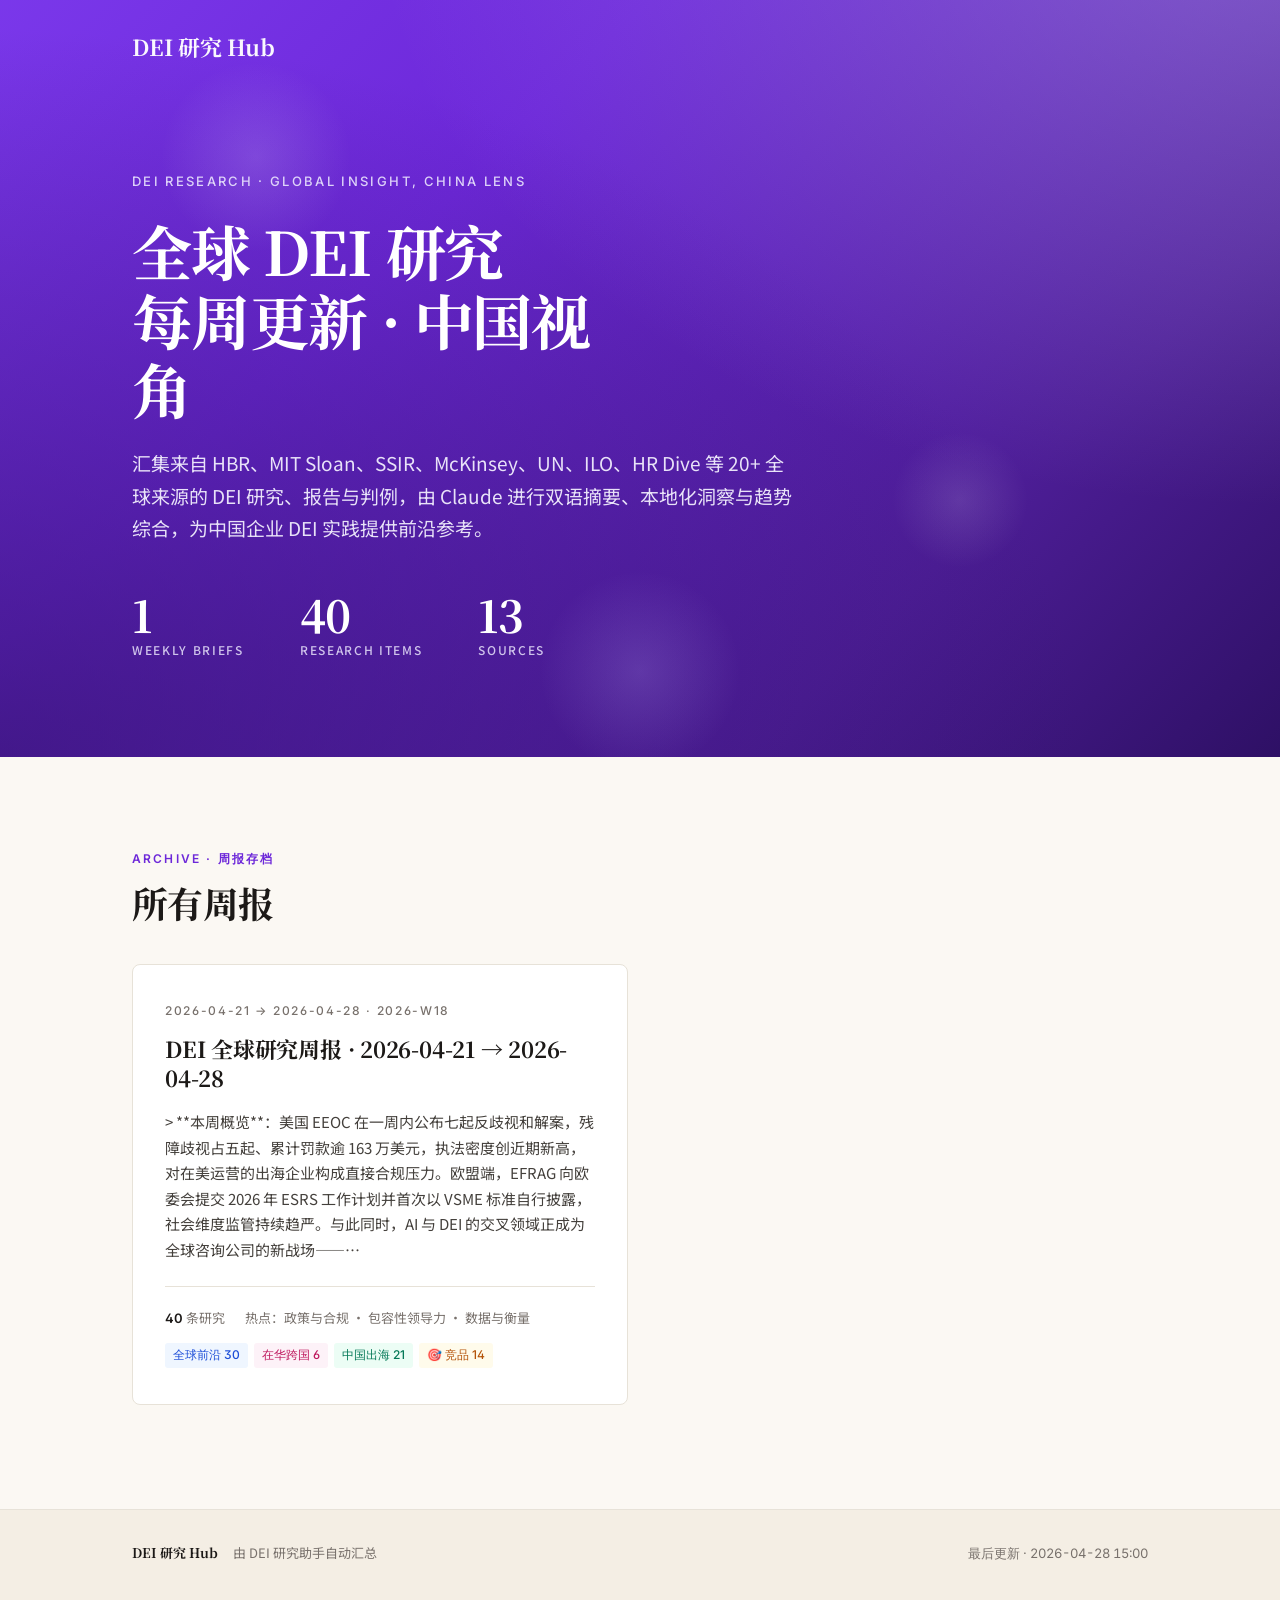
==== index.html @ 4c4fe775 "publish: site update 2026-04-28 15:00" ====
<!DOCTYPE html>
<html lang="zh-CN">
<head>
    <meta charset="UTF-8">
    <meta name="viewport" content="width=device-width, initial-scale=1.0">
    <meta name="generator" content="DEI Research Assistant">
    <meta name="description" content="全球 DEI 研究持续追踪 · 面向中国企业的本地化洞察">
    <title>DEI 研究 Hub · 全球 DEI 研究持续追踪</title>

    <link rel="preconnect" href="https://fonts.googleapis.com">
    <link rel="preconnect" href="https://fonts.gstatic.com" crossorigin>
    <link href="https://fonts.googleapis.com/css2?family=Inter:wght@400;500;600;700&family=Noto+Sans+SC:wght@400;500;700&family=Noto+Serif+SC:wght@500;700;900&display=swap" rel="stylesheet">

    <link rel="stylesheet" href="assets/style.css">
</head>
<body>
    
<div class="hero">
    <header class="site-header on-hero">
        <div class="container">
            <div class="row">
                <a class="brand" href="index.html">DEI 研究 Hub</a>
            </div>
        </div>
    </header>

    <div class="hero-inner">
        <div class="container">
            <p class="eyebrow">DEI Research · Global Insight, China Lens</p>
            <h1>全球 DEI 研究<br>每周更新 · 中国视角</h1>
            <p class="lead">
                汇集来自 HBR、MIT Sloan、SSIR、McKinsey、UN、ILO、HR Dive
                等 20+ 全球来源的 DEI 研究、报告与判例，由 Claude
                进行双语摘要、本地化洞察与趋势综合，为中国企业 DEI 实践提供前沿参考。
            </p>
            <div class="stats">
                <div class="stat">
                    <span class="stat-value">1</span>
                    <span class="stat-label">Weekly Briefs</span>
                </div>
                <div class="stat">
                    <span class="stat-value">40</span>
                    <span class="stat-label">Research Items</span>
                </div>
                <div class="stat">
                    <span class="stat-value">13</span>
                    <span class="stat-label">Sources</span>
                </div>
            </div>
        </div>
    </div>
</div>

<section class="section">
    <div class="container">
        <div class="section-head">
            <p class="section-eyebrow">Archive · 周报存档</p>
            <h2 class="section-title">所有周报</h2>
        </div>

        
        <ul class="week-list">
        
            <li>
                <a class="week-card" href="weeks/2026-W18.html">
                    <div class="week-meta">2026-04-21 → 2026-04-28 · 2026-W18</div>
                    <h3>DEI 全球研究周报 · 2026-04-21 → 2026-04-28</h3>
                    <p class="week-summary">&gt; **本周概览**：美国 EEOC 在一周内公布七起反歧视和解案，残障歧视占五起、累计罚款逾 163 万美元，执法密度创近期新高，对在美运营的出海企业构成直接合规压力。欧盟端，EFRAG 向欧委会提交 2026 年 ESRS 工作计划并首次以 VSME 标准自行披露，社会维度监管持续趋严。与此同时，AI 与 DEI 的交叉领域正成为全球咨询公司的新战场——…</p>
                    <div class="week-counts">
                        <span><strong>40</strong> 条研究</span>
                        
                        <span>热点：政策与合规 · 包容性领导力 · 数据与衡量</span>
                        
                    </div>
                    
                    <div class="pillar-stats">
                        <span class="pstat global">全球前沿 30</span>
                        <span class="pstat mnc">在华跨国 6</span>
                        <span class="pstat going">中国出海 21</span>
                        <span class="pstat comp">🎯 竞品 14</span>
                    </div>
                    
                </a>
            </li>
        
        </ul>
        
    </div>
</section>


    <footer class="site-footer">
        <div class="container">
            <div class="row">
                <div>
                    <span class="brand-mini">DEI 研究 Hub</span>
                    <span style="margin-left: 12px;">由 DEI 研究助手自动汇总</span>
                </div>
                <div class="font-en">最后更新 · 2026-04-28 15:00</div>
            </div>
        </div>
    </footer>
</body>
</html>
---- assets/style.css ----
/* DEI 研究 Hub — Editorial Luxury
 * 深橙渐变 Hero · 五色话题系统 · Noto Serif SC + Noto Sans SC + Inter
 */

:root {
    /* Neutrals — warm off-white editorial paper */
    --paper:        #fbf8f3;
    --paper-alt:    #f4eee4;
    --ink:          #1c1917;
    --ink-soft:     #44403c;
    --ink-muted:    #78716c;
    --ink-subtle:   #a8a29e;
    --rule:         #e7e2d8;
    --rule-strong:  #d6cebc;

    /* Brand — deep editorial purple */
    --brand-50:  #f5f3ff;
    --brand-100: #ede9fe;
    --brand-300: #c4b5fd;
    --brand-500: #8b5cf6;
    --brand-600: #7c3aed;
    --brand-700: #6d28d9;
    --brand-800: #5b21b6;
    --brand-900: #4c1d95;

    /* Five topic colors (chosen to remain distinct against the purple brand) */
    --c-academic:      #047857;   /* emerald — scholarly */
    --c-academic-bg:   #ecfdf5;
    --c-consulting:    #0e7490;   /* cyan — consulting */
    --c-consulting-bg: #ecfeff;
    --c-international: #1d4ed8;   /* blue — institutional */
    --c-international-bg: #eff6ff;
    --c-media:         #be185d;   /* pink — vibrant */
    --c-media-bg:      #fdf2f8;
    --c-china:         #b91c1c;   /* red — distinctive */
    --c-china-bg:      #fef2f2;

    /* Typography */
    --font-serif: "Noto Serif SC", "Source Han Serif SC", "Songti SC", Georgia, serif;
    --font-sans:  "Noto Sans SC", -apple-system, BlinkMacSystemFont, "PingFang SC",
                  "Helvetica Neue", Arial, sans-serif;
    --font-en:    "Inter", -apple-system, BlinkMacSystemFont, "Helvetica Neue", sans-serif;
    --font-mono:  "JetBrains Mono", "SF Mono", Menlo, monospace;

    --shadow-sm: 0 1px 2px rgba(28, 25, 23, 0.04);
    --shadow-md: 0 8px 24px rgba(28, 25, 23, 0.06);
    --shadow-lg: 0 24px 48px rgba(28, 25, 23, 0.10);
}

* { box-sizing: border-box; }

html, body {
    margin: 0;
    padding: 0;
    color: var(--ink);
    background: var(--paper);
    font-family: var(--font-sans);
    line-height: 1.7;
    -webkit-font-smoothing: antialiased;
    -moz-osx-font-smoothing: grayscale;
    font-feature-settings: "kern", "liga", "ss01";
}

/* English / Latin chars get Inter automatically */
.font-en, .num, time, .stat-value, .badge {
    font-family: var(--font-en);
    font-feature-settings: "tnum";
}

a {
    color: var(--brand-700);
    text-decoration: none;
    transition: color 0.15s;
}
a:hover { color: var(--brand-900); }

.container {
    max-width: 1080px;
    margin: 0 auto;
    padding: 0 32px;
}
.container-narrow {
    max-width: 760px;
    margin: 0 auto;
    padding: 0 32px;
}

/* ---------- Site header (sits over hero on index, plain on inner pages) ---------- */
.site-header {
    padding: 28px 0;
    background: transparent;
    position: relative;
    z-index: 5;
}
.site-header.on-paper {
    background: var(--paper);
    border-bottom: 1px solid var(--rule);
}
.site-header .row {
    display: flex;
    align-items: baseline;
    gap: 24px;
    flex-wrap: wrap;
}
.site-header .brand {
    font-family: var(--font-serif);
    font-size: 22px;
    font-weight: 700;
    letter-spacing: -0.01em;
    color: var(--ink);
}
.site-header.on-hero .brand,
.site-header.on-hero .tagline { color: rgba(255, 255, 255, 0.96); }
.site-header .brand:hover { color: var(--brand-700); }
.site-header.on-hero .brand:hover { color: var(--brand-100); }
.site-header .tagline {
    font-size: 13px;
    color: var(--ink-muted);
    letter-spacing: 0.02em;
}
.site-header .nav-back {
    margin-left: auto;
    font-size: 14px;
    color: var(--ink-muted);
}

/* ---------- Hero (index) ---------- */
.hero {
    position: relative;
    background:
        radial-gradient(ellipse at top right, rgba(196, 181, 253, 0.40) 0%, transparent 50%),
        radial-gradient(ellipse at bottom left, rgba(46, 16, 101, 0.65) 0%, transparent 60%),
        linear-gradient(135deg, #7c3aed 0%, #6d28d9 35%, #4c1d95 75%, #2e1065 100%);
    color: #fff;
    overflow: hidden;
    margin-top: -100px;  /* pull hero up under header */
    padding-top: 100px;  /* compensate */
}
.hero::before {
    content: "";
    position: absolute;
    inset: 0;
    background-image:
        radial-gradient(circle at 20% 30%, rgba(237, 233, 254, 0.15) 0%, transparent 8%),
        radial-gradient(circle at 75% 70%, rgba(245, 243, 255, 0.12) 0%, transparent 6%),
        radial-gradient(circle at 50% 90%, rgba(196, 181, 253, 0.18) 0%, transparent 10%);
    pointer-events: none;
}
.hero-inner {
    position: relative;
    z-index: 2;
    padding: 64px 0 96px;
}
.hero .eyebrow {
    font-family: var(--font-en);
    font-size: 13px;
    font-weight: 500;
    letter-spacing: 0.18em;
    text-transform: uppercase;
    color: rgba(237, 233, 254, 0.88);
    margin-bottom: 24px;
}
.hero h1 {
    font-family: var(--font-serif);
    font-size: clamp(36px, 5.5vw, 60px);
    font-weight: 700;
    line-height: 1.15;
    letter-spacing: -0.02em;
    margin: 0 0 24px;
    max-width: 14ch;
}
.hero .lead {
    font-size: clamp(16px, 1.6vw, 19px);
    line-height: 1.7;
    color: rgba(245, 243, 255, 0.92);
    max-width: 60ch;
    margin: 0;
}
.hero .stats {
    display: flex;
    gap: 56px;
    margin-top: 48px;
    flex-wrap: wrap;
}
.hero .stat {
    display: flex;
    flex-direction: column;
    gap: 4px;
}
.hero .stat-value {
    font-family: var(--font-serif);
    font-size: 44px;
    font-weight: 700;
    line-height: 1;
    color: #fff;
    letter-spacing: -0.02em;
}
.hero .stat-label {
    font-size: 12px;
    font-weight: 500;
    letter-spacing: 0.14em;
    text-transform: uppercase;
    color: rgba(237, 233, 254, 0.82);
}

/* ---------- Section headings ---------- */
.section {
    padding: 80px 0 24px;
}
.section-head {
    margin-bottom: 40px;
}
.section-eyebrow {
    font-family: var(--font-en);
    font-size: 12px;
    font-weight: 600;
    letter-spacing: 0.18em;
    text-transform: uppercase;
    color: var(--brand-700);
    margin-bottom: 12px;
}
.section-title {
    font-family: var(--font-serif);
    font-size: 36px;
    font-weight: 700;
    margin: 0;
    letter-spacing: -0.02em;
    line-height: 1.2;
    color: var(--ink);
}

/* ---------- Week list (index) ---------- */
.week-list {
    list-style: none;
    margin: 0;
    padding: 0;
    display: grid;
    grid-template-columns: 1fr;
    gap: 24px;
}
@media (min-width: 720px) {
    .week-list { grid-template-columns: 1fr 1fr; }
}

.week-card {
    display: flex;
    flex-direction: column;
    padding: 36px 32px;
    background: #fff;
    border: 1px solid var(--rule);
    border-radius: 8px;
    transition: transform 0.2s, box-shadow 0.2s, border-color 0.2s;
    position: relative;
    overflow: hidden;
}
.week-card::before {
    content: "";
    position: absolute;
    left: 0; top: 0; bottom: 0;
    width: 3px;
    background: linear-gradient(180deg, var(--brand-500), var(--brand-700));
    transform: scaleY(0);
    transform-origin: top;
    transition: transform 0.25s ease;
}
.week-card:hover {
    transform: translateY(-2px);
    box-shadow: var(--shadow-md);
    border-color: var(--rule-strong);
    text-decoration: none;
}
.week-card:hover::before { transform: scaleY(1); }

.week-card .week-meta {
    font-family: var(--font-en);
    color: var(--ink-muted);
    font-size: 12px;
    font-weight: 500;
    letter-spacing: 0.14em;
    text-transform: uppercase;
    margin-bottom: 12px;
}
.week-card h3 {
    font-family: var(--font-serif);
    font-size: 22px;
    font-weight: 700;
    line-height: 1.35;
    margin: 0 0 16px;
    color: var(--ink);
    letter-spacing: -0.01em;
}
.week-card .week-summary {
    color: var(--ink-soft);
    font-size: 15px;
    line-height: 1.7;
    margin: 0;
    flex-grow: 1;
}
.week-card .week-counts {
    margin-top: 24px;
    padding-top: 20px;
    border-top: 1px solid var(--rule);
    display: flex;
    gap: 20px;
    font-size: 13px;
    color: var(--ink-muted);
    flex-wrap: wrap;
}
.week-card .week-counts strong {
    color: var(--ink);
    font-weight: 600;
    font-family: var(--font-en);
}

/* ---------- Week detail page ---------- */
.week-hero {
    background: var(--paper-alt);
    border-bottom: 1px solid var(--rule-strong);
    padding: 64px 0 56px;
}
.breadcrumb {
    margin-bottom: 24px;
    font-size: 14px;
    color: var(--ink-muted);
}
.breadcrumb a {
    color: var(--brand-700);
    font-weight: 500;
}
.week-hero h1 {
    font-family: var(--font-serif);
    font-size: clamp(32px, 4.5vw, 46px);
    font-weight: 700;
    line-height: 1.15;
    letter-spacing: -0.02em;
    margin: 0 0 16px;
    color: var(--ink);
}
.week-hero .meta-row {
    display: flex;
    gap: 24px;
    flex-wrap: wrap;
    color: var(--ink-muted);
    font-size: 14px;
}
.week-hero .meta-row .num { font-weight: 600; color: var(--ink); }
.week-hero .meta-row span:not(:last-child)::after {
    content: "·";
    margin-left: 24px;
    color: var(--ink-subtle);
}

/* ---------- Narrative (Claude-generated trend report) ---------- */
.narrative {
    padding: 64px 0 24px;
    font-family: var(--font-serif);
    font-size: 17px;
    line-height: 1.85;
    color: var(--ink);
}
.narrative > h1 { display: none; }
.narrative h2 {
    font-family: var(--font-serif);
    font-size: 28px;
    font-weight: 700;
    margin: 56px 0 16px;
    color: var(--ink);
    letter-spacing: -0.01em;
    line-height: 1.25;
    position: relative;
    padding-bottom: 12px;
}
.narrative h2::after {
    content: "";
    position: absolute;
    bottom: 0; left: 0;
    width: 32px;
    height: 2px;
    background: var(--brand-600);
}
.narrative h2:first-child { margin-top: 0; }
.narrative h3 {
    font-family: var(--font-serif);
    font-size: 20px;
    font-weight: 700;
    margin: 32px 0 12px;
    color: var(--ink);
}
.narrative p { margin: 0 0 18px; }
.narrative ul, .narrative ol {
    margin: 0 0 22px;
    padding-left: 28px;
}
.narrative li { margin-bottom: 8px; line-height: 1.8; }
.narrative strong { color: var(--brand-800); font-weight: 700; }
.narrative em { color: var(--ink-soft); font-style: normal; border-bottom: 1px dotted var(--brand-500); padding-bottom: 1px; }
.narrative code {
    font-family: var(--font-mono);
    font-size: 0.88em;
    background: var(--brand-50);
    color: var(--brand-800);
    padding: 1px 6px;
    border-radius: 3px;
}
.narrative blockquote {
    margin: 24px 0;
    padding: 4px 0 4px 24px;
    border-left: 3px solid var(--brand-500);
    color: var(--ink-soft);
    font-style: italic;
}

/* ---------- Items section ---------- */
.items-section {
    padding: 64px 0 96px;
    border-top: 1px solid var(--rule);
    margin-top: 56px;
}
.items {
    display: flex;
    flex-direction: column;
    gap: 0;
}
.item {
    padding: 32px 0;
    border-bottom: 1px solid var(--rule);
    position: relative;
}
.item:last-child { border-bottom: none; }
.item-header {
    display: flex;
    justify-content: space-between;
    gap: 24px;
    align-items: baseline;
    margin-bottom: 8px;
    flex-wrap: wrap;
}
.item-title {
    font-family: var(--font-serif);
    font-size: 22px;
    font-weight: 700;
    line-height: 1.35;
    margin: 0;
    flex: 1 1 auto;
    letter-spacing: -0.01em;
}
.item-title a { color: var(--ink); }
.item-title a:hover { color: var(--brand-700); text-decoration: none; }
.item-scores {
    font-family: var(--font-en);
    font-size: 12px;
    font-weight: 500;
    color: var(--ink-muted);
    letter-spacing: 0.04em;
    white-space: nowrap;
    display: flex;
    gap: 14px;
    align-items: center;
}
.item-scores .score-num { color: var(--ink); font-weight: 600; }
.item-source {
    color: var(--ink-muted);
    font-size: 14px;
    margin: 0 0 14px;
    display: flex;
    gap: 12px;
    align-items: center;
    flex-wrap: wrap;
}
.item-source .badge {
    display: inline-block;
    padding: 2px 10px;
    border-radius: 4px;
    font-family: var(--font-en);
    font-size: 11px;
    font-weight: 600;
    letter-spacing: 0.08em;
    text-transform: uppercase;
}
/* Five topic colors */
.badge.cat-academic      { background: var(--c-academic-bg); color: var(--c-academic); }
.badge.cat-consulting    { background: var(--c-consulting-bg); color: var(--c-consulting); }
.badge.cat-international { background: var(--c-international-bg); color: var(--c-international); }
.badge.cat-media         { background: var(--c-media-bg); color: var(--c-media); }
.badge.cat-china         { background: var(--c-china-bg); color: var(--c-china); }

.item-summary {
    margin: 0 0 14px;
    color: var(--ink);
    line-height: 1.8;
    font-size: 15.5px;
}
.item-china {
    margin-top: 16px;
    padding: 20px 24px;
    background: linear-gradient(135deg, var(--brand-50) 0%, #fff 100%);
    border-left: 3px solid var(--brand-600);
    border-radius: 4px;
    font-size: 14.5px;
    line-height: 1.8;
    color: var(--ink-soft);
}
.item-china::before {
    content: "对中国企业的启示";
    display: block;
    font-family: var(--font-en);
    font-size: 11px;
    text-transform: uppercase;
    letter-spacing: 0.14em;
    color: var(--brand-700);
    font-weight: 700;
    margin-bottom: 8px;
}
.item-tags {
    margin-top: 14px;
    display: flex;
    flex-wrap: wrap;
    gap: 6px;
}
.tag {
    display: inline-block;
    padding: 3px 10px;
    background: var(--paper-alt);
    border: 1px solid var(--rule);
    border-radius: 999px;
    font-size: 12px;
    color: var(--ink-soft);
    transition: background 0.15s;
}
.tag:hover { background: var(--rule); }

/* ---------- Footer ---------- */
.site-footer {
    border-top: 1px solid var(--rule);
    margin-top: 80px;
    padding: 32px 0 56px;
    color: var(--ink-muted);
    font-size: 13px;
    background: var(--paper-alt);
}
.site-footer .row {
    display: flex;
    justify-content: space-between;
    flex-wrap: wrap;
    gap: 16px;
    align-items: center;
}
.site-footer .brand-mini {
    font-family: var(--font-serif);
    font-weight: 700;
    color: var(--ink);
}

/* ---------- Empty state ---------- */
.empty-state {
    text-align: center;
    padding: 80px 0;
    color: var(--ink-muted);
}
.empty-state h3 {
    font-family: var(--font-serif);
    color: var(--ink);
    font-size: 22px;
    margin-bottom: 8px;
}

/* ============================================================================
   v2 — pillar badges, competitor mark, three-client relevance, implications
   ============================================================================ */

/* Pillar colors */
:root {
    --pillar-global:        #1d4ed8;   /* blue */
    --pillar-global-bg:     #eff6ff;
    --pillar-mnc:           #be185d;   /* pink */
    --pillar-mnc-bg:        #fdf2f8;
    --pillar-going:         #047857;   /* emerald */
    --pillar-going-bg:      #ecfdf5;

    --comp:                 #b45309;   /* amber */
    --comp-bg:              #fffbeb;

    --rel-strong-bg:        #f0fdf4;
    --rel-strong-fg:        #15803d;
    --rel-mid-bg:           #fef9c3;
    --rel-mid-fg:           #a16207;
    --rel-weak-bg:          var(--paper-alt);
    --rel-weak-fg:          var(--ink-muted);
}

.v2-item {
    padding: 36px 0;
}

.item-title-block {
    flex: 1 1 auto;
}
.item-title-en {
    margin: 4px 0 0;
    font-family: var(--font-en);
    font-size: 13px;
    font-weight: 400;
    color: var(--ink-muted);
    line-height: 1.4;
}

.item-meta-row {
    display: flex;
    align-items: center;
    gap: 8px;
    flex-wrap: wrap;
    margin: 14px 0 16px;
    color: var(--ink-muted);
    font-size: 13.5px;
}
.item-meta-row .meta-source { color: var(--ink-soft); font-weight: 500; }
.item-meta-row .meta-dot { color: var(--ink-subtle); }
.item-meta-row .num { font-family: var(--font-en); }

/* Pillar + competitor badges */
.badge {
    display: inline-flex;
    align-items: center;
    padding: 3px 10px;
    border-radius: 4px;
    font-size: 12px;
    font-weight: 600;
    letter-spacing: 0.02em;
    line-height: 1.4;
}
.badge.pillar.pillar-global              { background: var(--pillar-global-bg); color: var(--pillar-global); }
.badge.pillar.pillar-mnc_china           { background: var(--pillar-mnc-bg);    color: var(--pillar-mnc); }
.badge.pillar.pillar-china_going_global  { background: var(--pillar-going-bg);  color: var(--pillar-going); }
.badge.competitor                        { background: var(--comp-bg); color: var(--comp); border: 1px solid var(--comp); }

/* Stance badges (v2.1) */
.badge.stance.stance-backlash    { background: #fef2f2; color: #b91c1c; border: 1px solid #fca5a5; }
.badge.stance.stance-persist     { background: #ecfdf5; color: #047857; border: 1px solid #6ee7b7; }
.badge.stance.stance-controversy { background: #fef3c7; color: #92400e; border: 1px solid #fcd34d; }
.badge.stance.stance-mainstream  { background: var(--paper-alt); color: var(--ink-muted); }

/* Three-client relevance bar */
.client-rel-bar {
    display: flex;
    gap: 6px;
    margin: 0 0 18px;
    flex-wrap: wrap;
}
.rel-cell {
    display: inline-flex;
    align-items: center;
    gap: 6px;
    padding: 5px 10px;
    border-radius: 4px;
    font-size: 12.5px;
    line-height: 1;
    font-family: var(--font-sans);
}
.rel-cell strong {
    font-family: var(--font-en);
    font-weight: 700;
}
.rel-cell.strong { background: var(--rel-strong-bg); color: var(--rel-strong-fg); }
.rel-cell.mid    { background: var(--rel-mid-bg);    color: var(--rel-mid-fg); }
.rel-cell.weak   { background: var(--rel-weak-bg);   color: var(--rel-weak-fg); }

.overall-rel {
    font-family: var(--font-sans);
    font-size: 13px;
    color: var(--ink-soft);
    white-space: nowrap;
}
.overall-rel .num { font-family: var(--font-en); font-weight: 700; color: var(--ink); font-size: 14px; }

/* Three implications — each in its own colored block */
.implication {
    margin-top: 14px;
    padding: 16px 20px;
    border-radius: 6px;
    border-left: 3px solid var(--brand-500);
    background: linear-gradient(135deg, var(--brand-50) 0%, #fff 100%);
    font-size: 14.5px;
    line-height: 1.75;
}
.implication.imp-mnc    { border-left-color: var(--pillar-mnc);    background: linear-gradient(135deg, var(--pillar-mnc-bg) 0%, #fff 100%); }
.implication.imp-esg    { border-left-color: var(--pillar-global); background: linear-gradient(135deg, var(--pillar-global-bg) 0%, #fff 100%); }
.implication.imp-going  { border-left-color: var(--pillar-going);  background: linear-gradient(135deg, var(--pillar-going-bg) 0%, #fff 100%); }

.imp-head {
    display: flex;
    justify-content: space-between;
    align-items: baseline;
    margin-bottom: 8px;
    font-size: 12px;
    font-weight: 700;
    letter-spacing: 0.06em;
    text-transform: uppercase;
}
.implication.imp-mnc   .imp-label { color: var(--pillar-mnc); }
.implication.imp-esg   .imp-label { color: var(--pillar-global); }
.implication.imp-going .imp-label { color: var(--pillar-going); }
.imp-score {
    font-family: var(--font-en);
    font-size: 11px;
    color: var(--ink-muted);
    text-transform: none;
    letter-spacing: 0.02em;
}
.imp-text {
    margin: 0;
    color: var(--ink-soft);
    line-height: 1.75;
}

/* Competitor intelligence — distinctive amber treatment */
.competitor-intel {
    margin-top: 16px;
    padding: 18px 22px;
    border-radius: 6px;
    border: 1px dashed var(--comp);
    background: var(--comp-bg);
    font-size: 14.5px;
    line-height: 1.75;
}
.ci-head {
    font-size: 12px;
    font-weight: 700;
    color: var(--comp);
    letter-spacing: 0.06em;
    text-transform: uppercase;
    margin-bottom: 8px;
}
.ci-text { margin: 0; color: var(--ink); line-height: 1.75; }

.tag-industry {
    background: var(--paper);
    border-color: var(--rule-strong);
    font-style: italic;
}

/* Index-page pillar mini-stats inside week-card */
.pillar-stats {
    margin-top: 14px;
    display: flex;
    flex-wrap: wrap;
    gap: 6px;
    font-size: 12px;
}
.pstat {
    display: inline-flex;
    align-items: center;
    gap: 4px;
    padding: 2px 8px;
    border-radius: 3px;
    font-family: var(--font-en);
    font-weight: 500;
}
.pstat.global { background: var(--pillar-global-bg); color: var(--pillar-global); }
.pstat.mnc    { background: var(--pillar-mnc-bg);    color: var(--pillar-mnc); }
.pstat.going  { background: var(--pillar-going-bg);  color: var(--pillar-going); }
.pstat.comp   { background: var(--comp-bg); color: var(--comp); }


/* ---------- Responsive ---------- */
@media (max-width: 720px) {
    .container, .container-narrow { padding: 0 20px; }
    .hero-inner { padding: 48px 0 72px; }
    .hero .stats { gap: 32px; margin-top: 36px; }
    .hero .stat-value { font-size: 36px; }
    .narrative { padding: 40px 0 16px; font-size: 16px; }
    .narrative h2 { font-size: 24px; margin-top: 40px; }
    .week-card { padding: 28px 24px; }
    .item-header { flex-direction: column; gap: 8px; }
    .client-rel-bar { gap: 4px; }
    .rel-cell { font-size: 11.5px; padding: 4px 8px; }
}
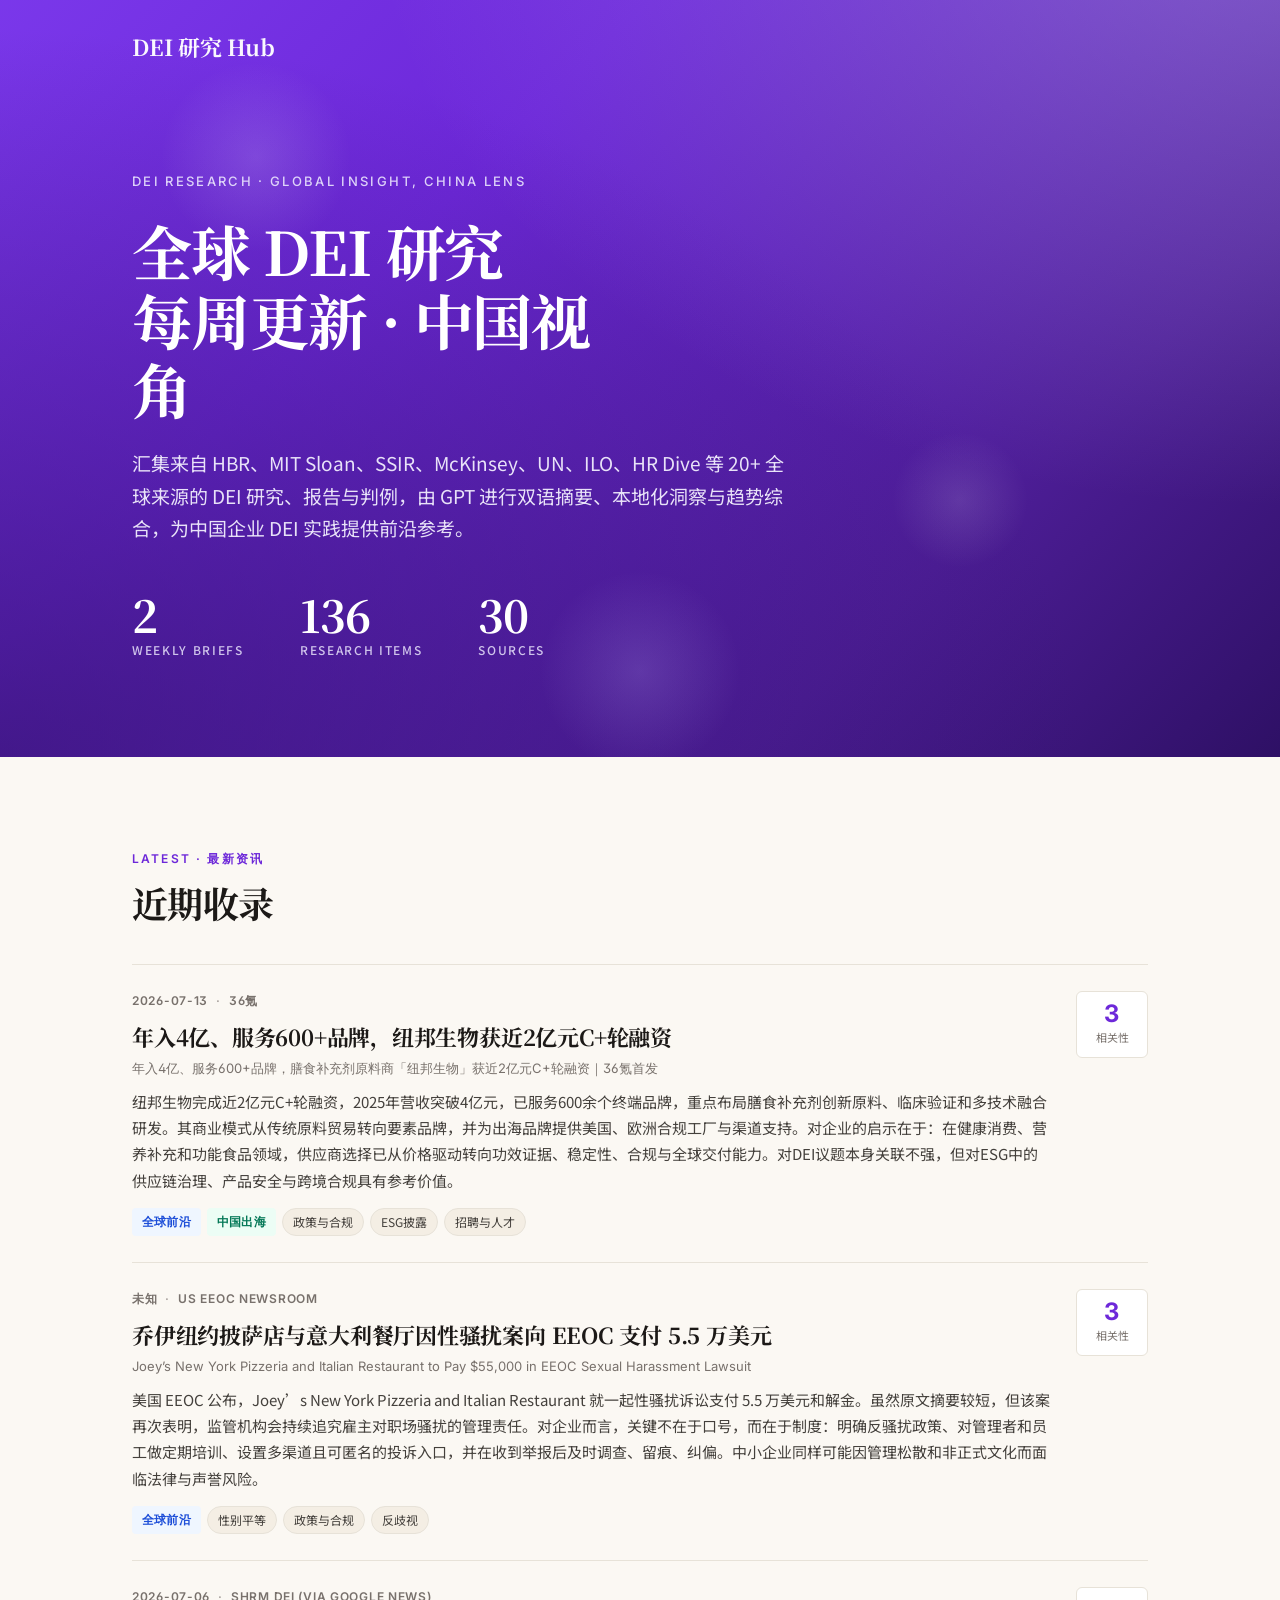
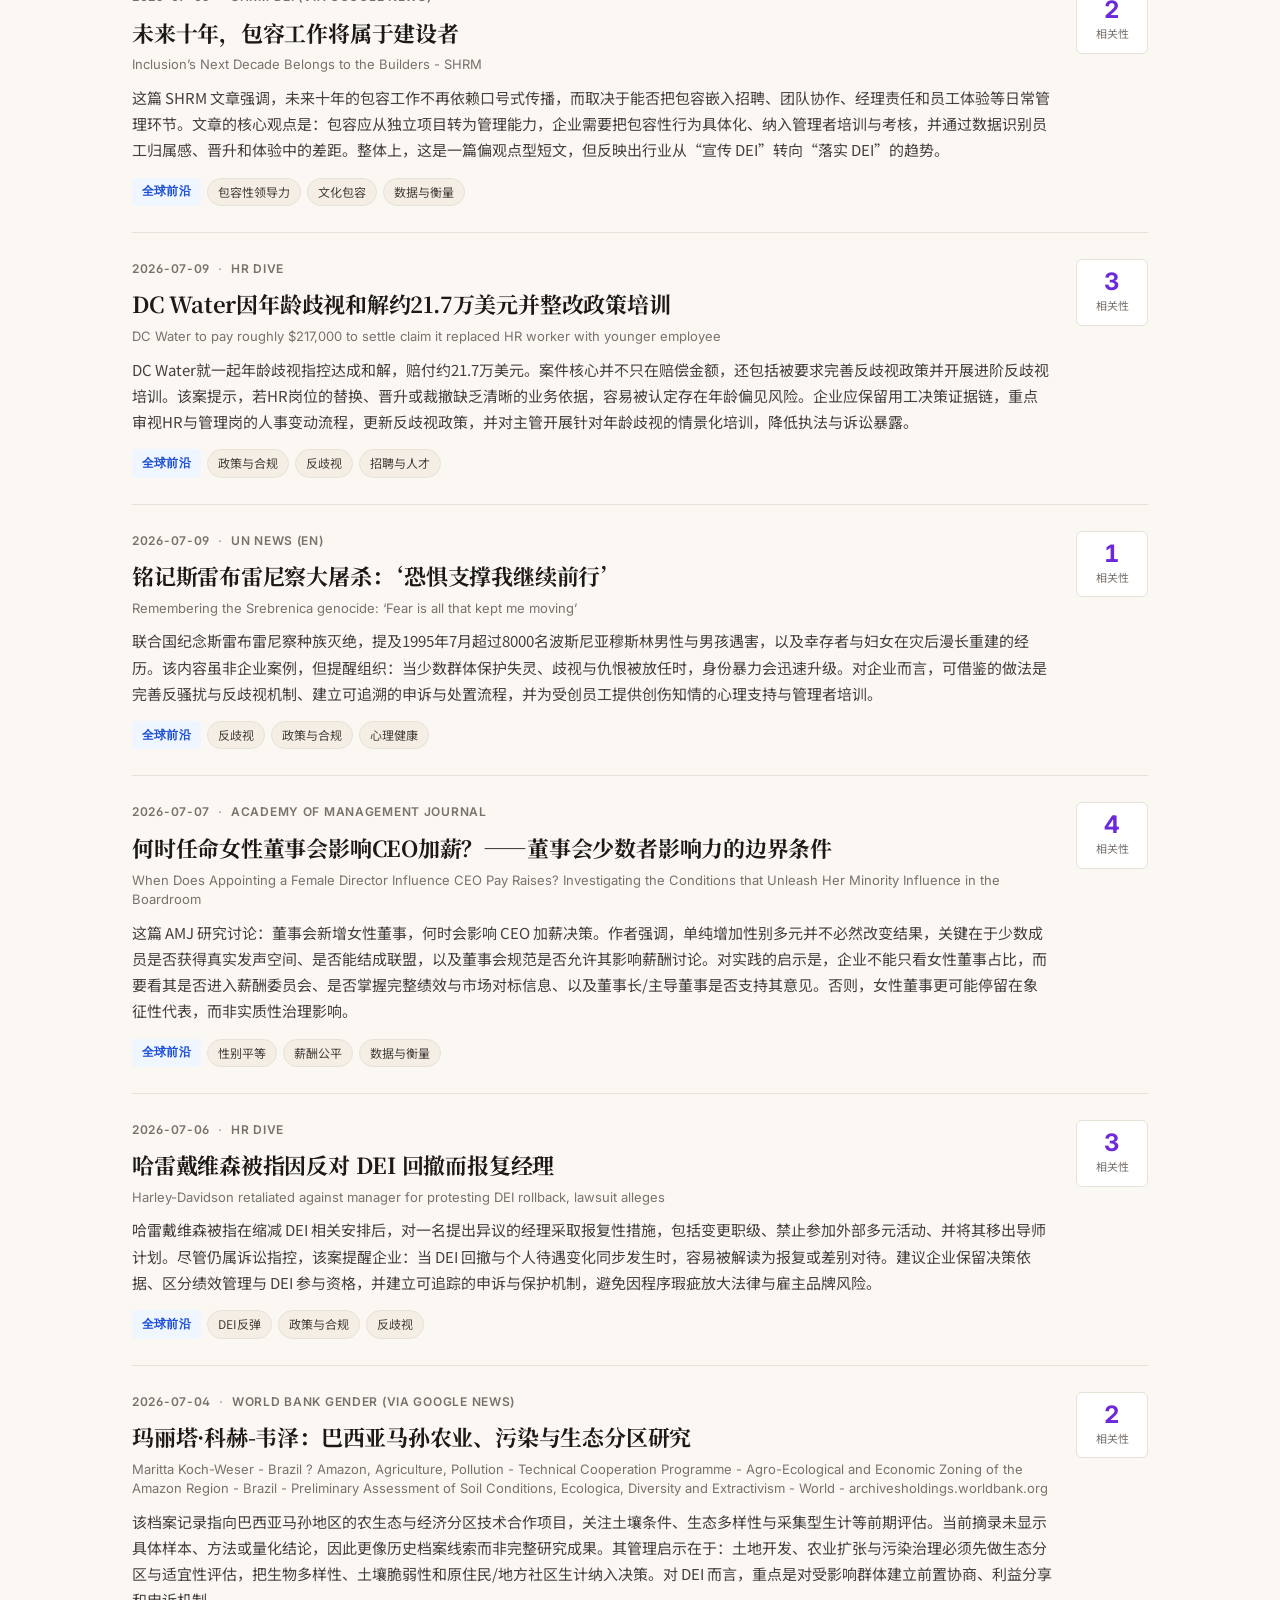
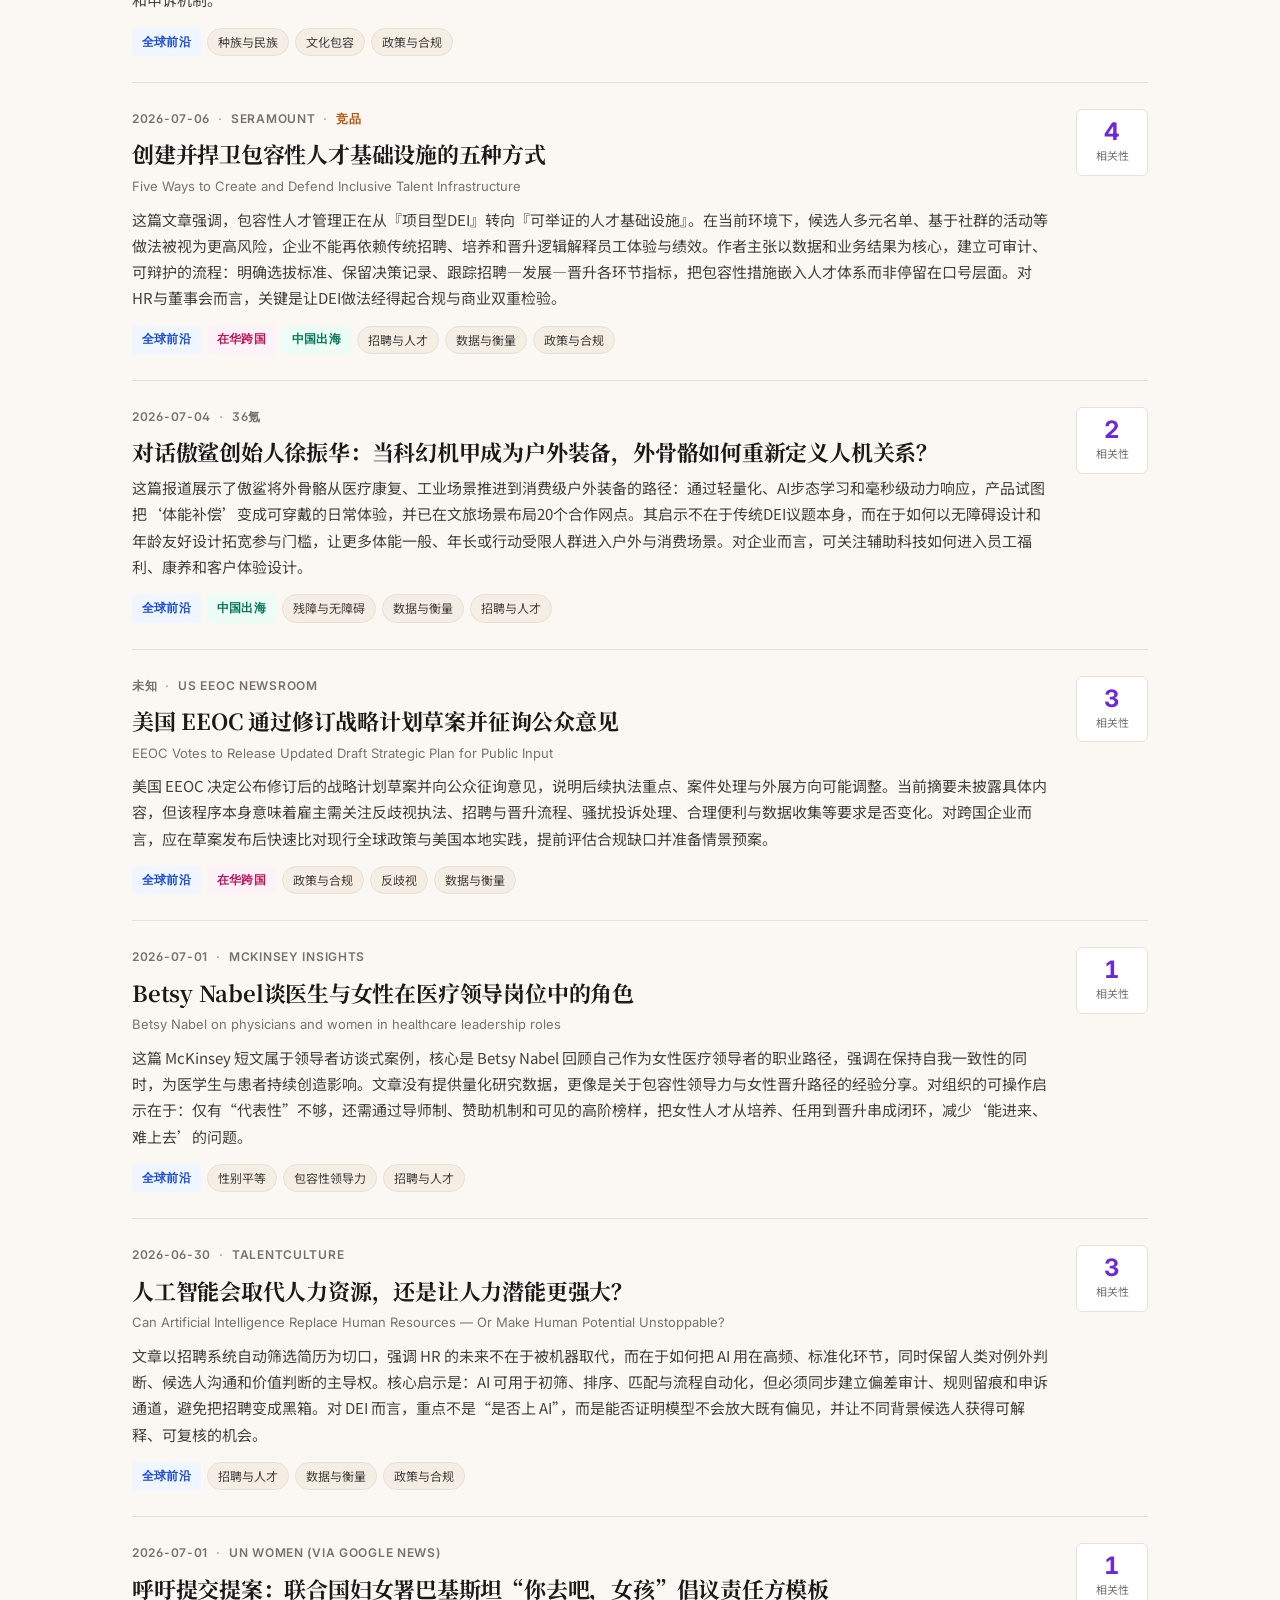
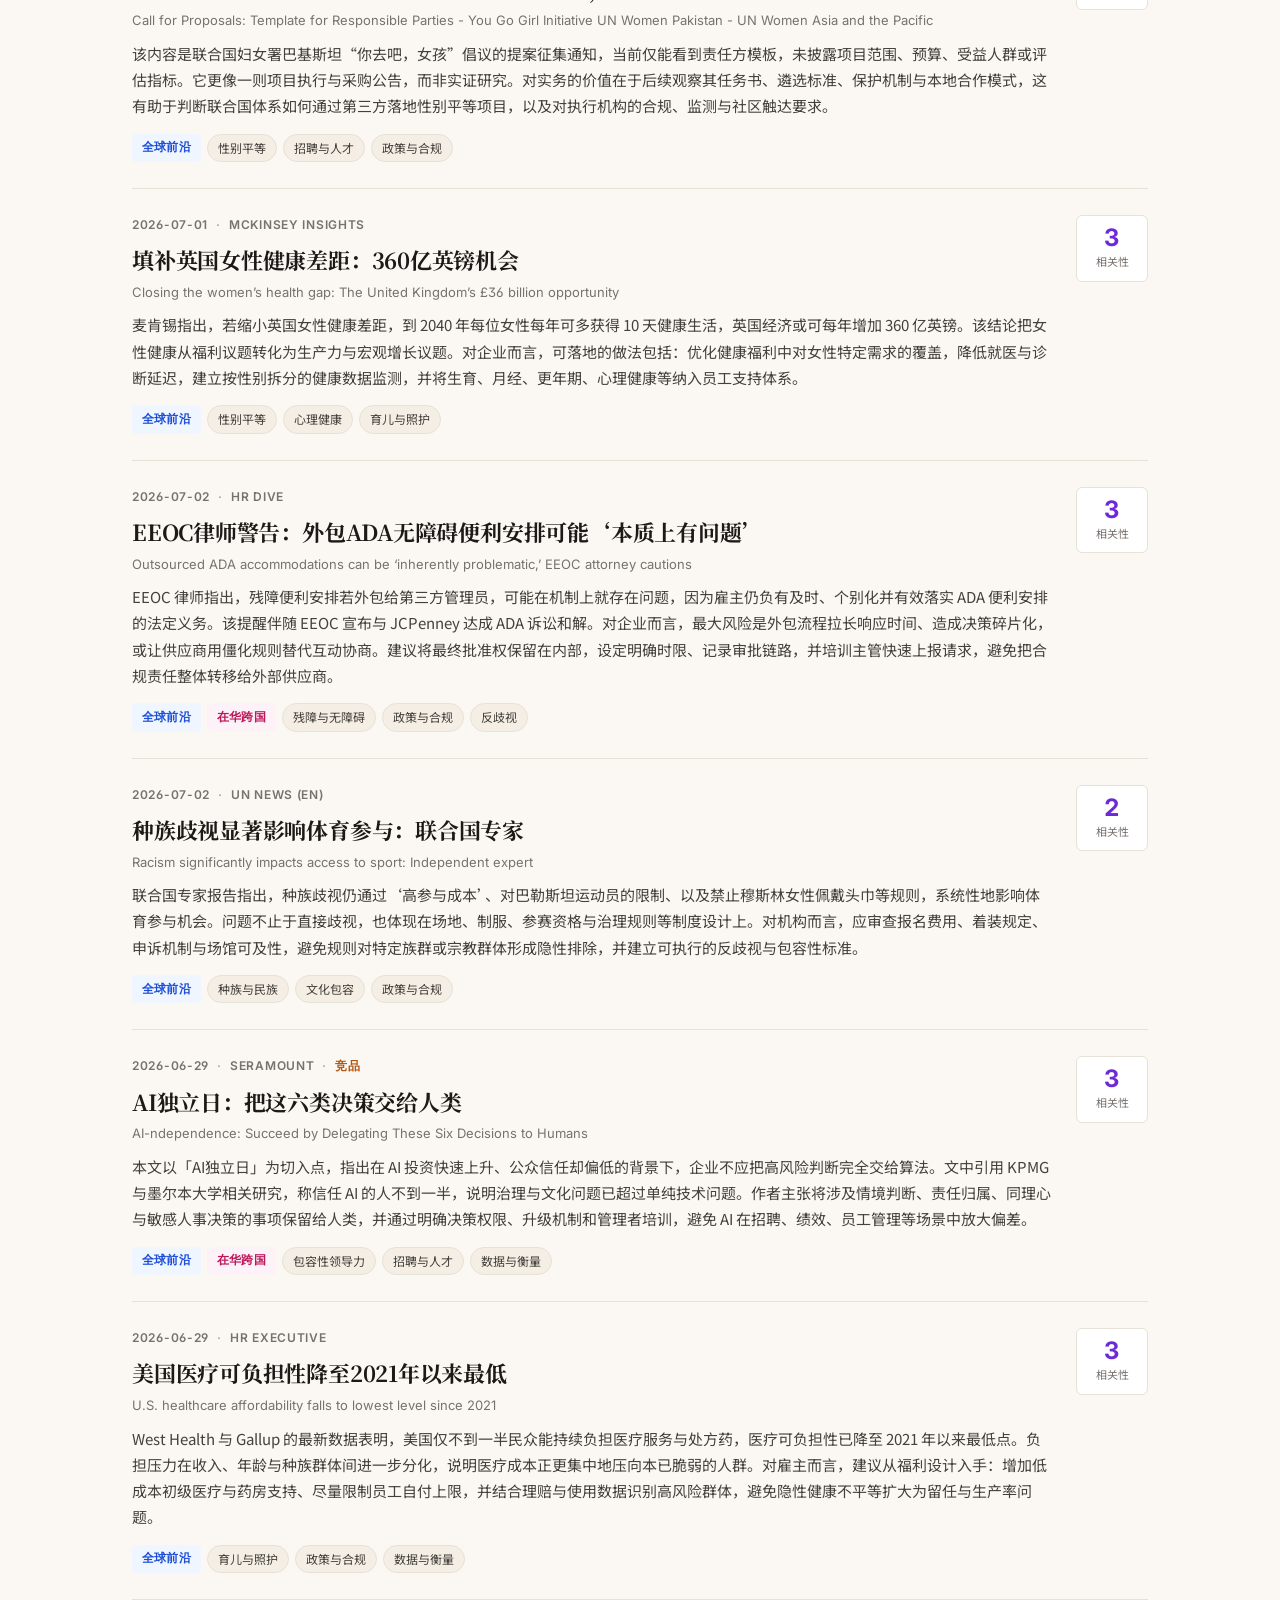
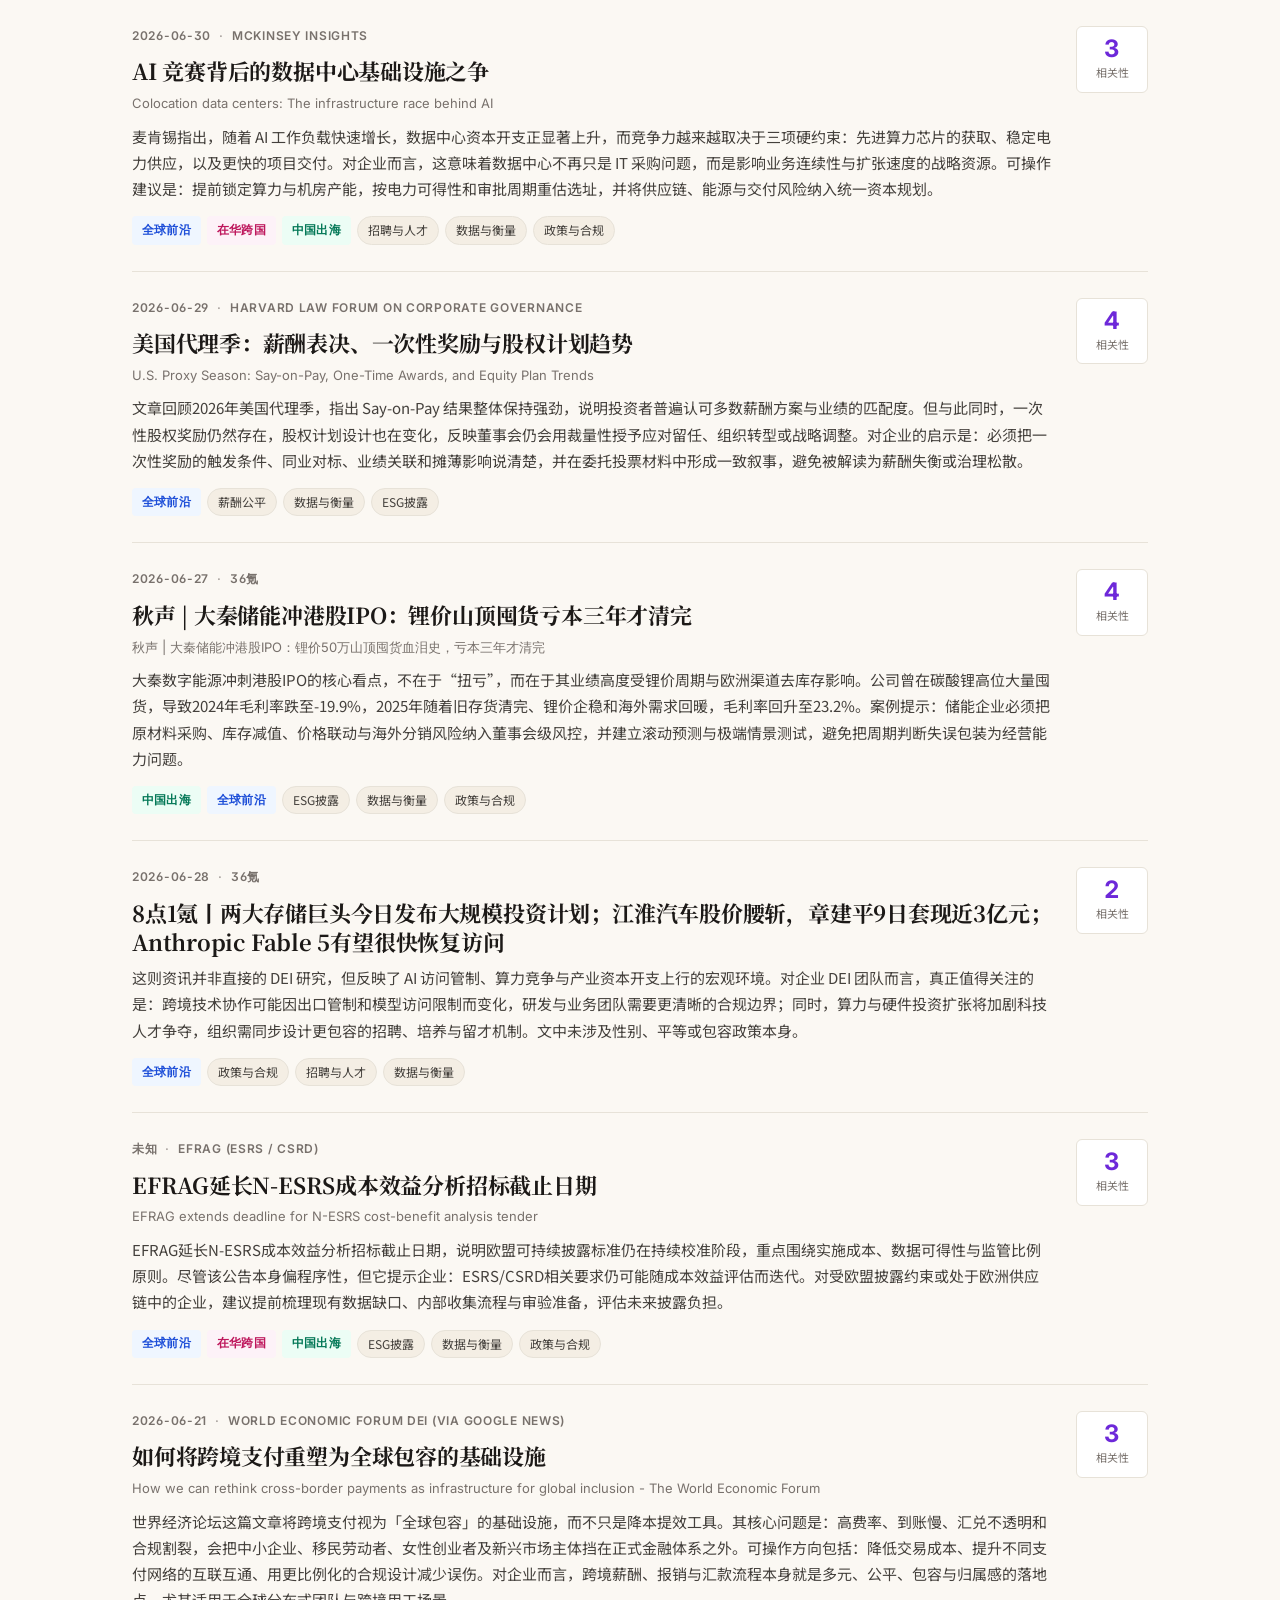
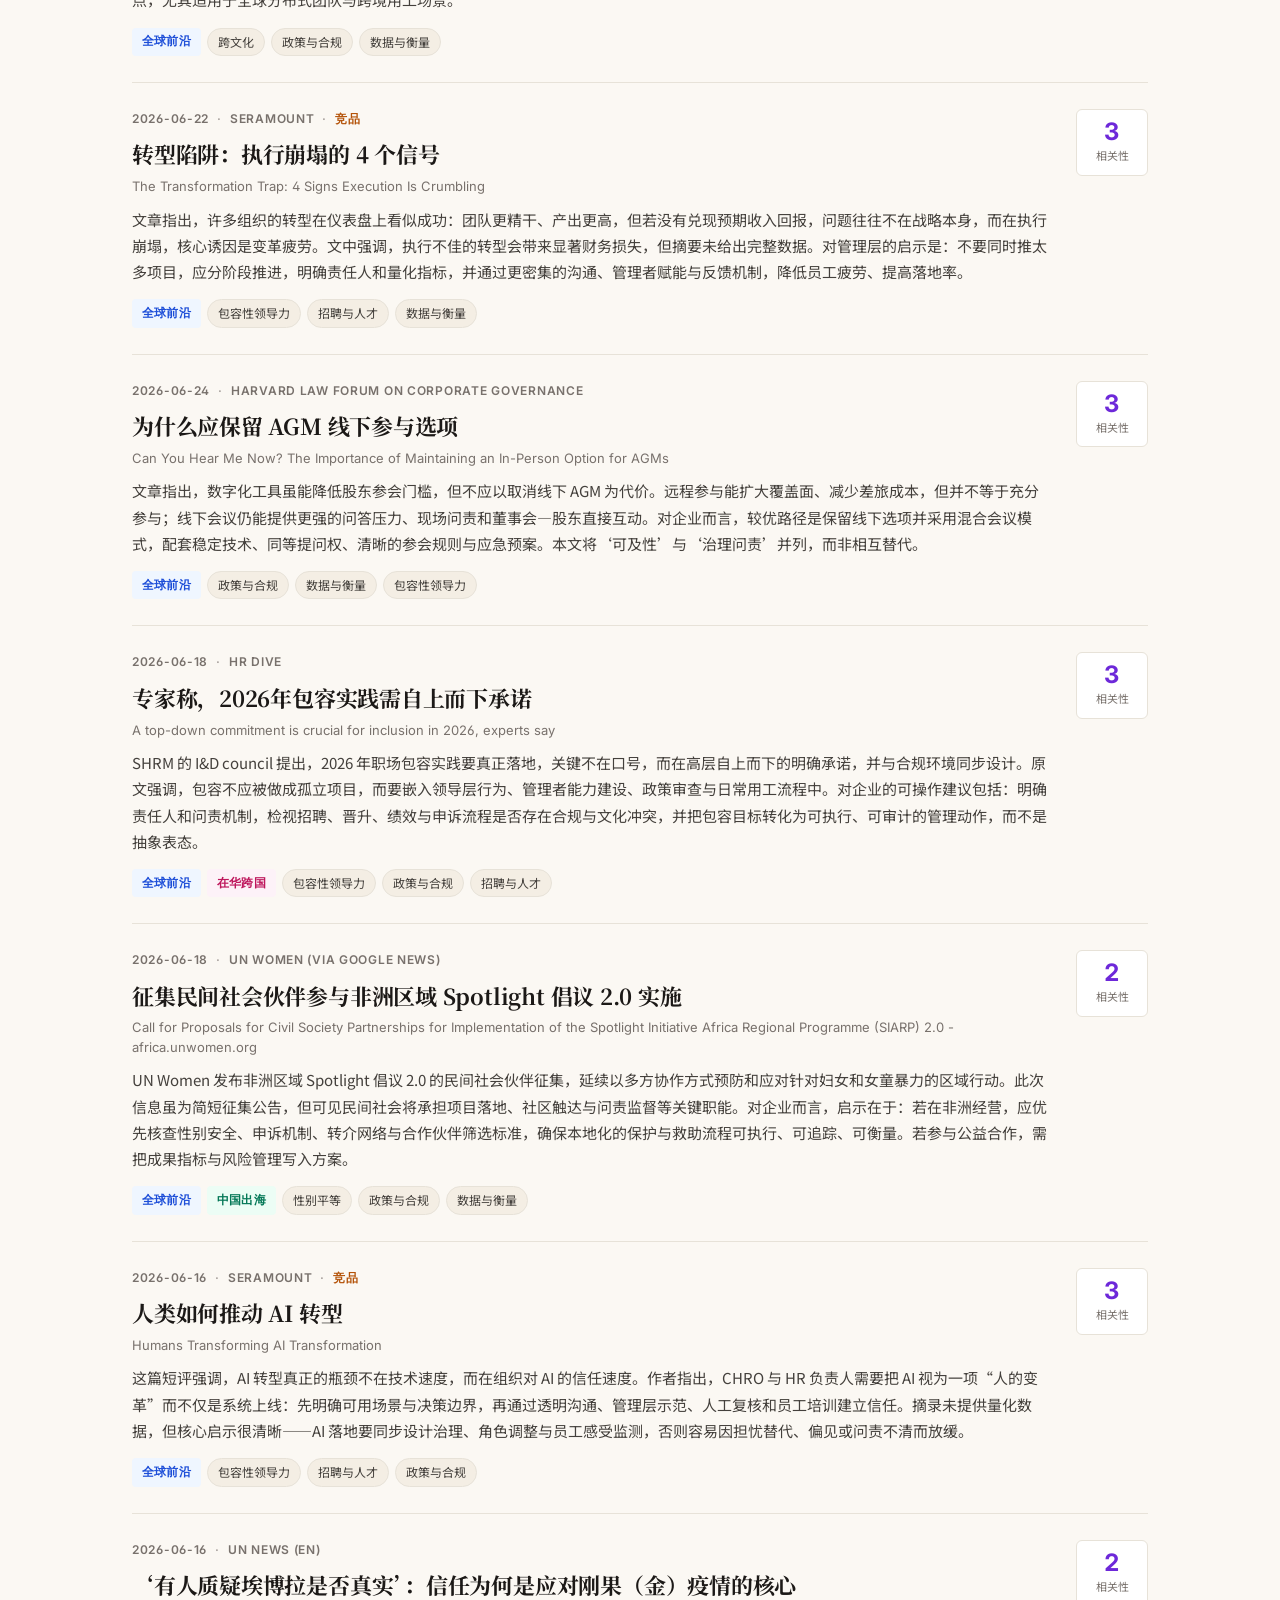
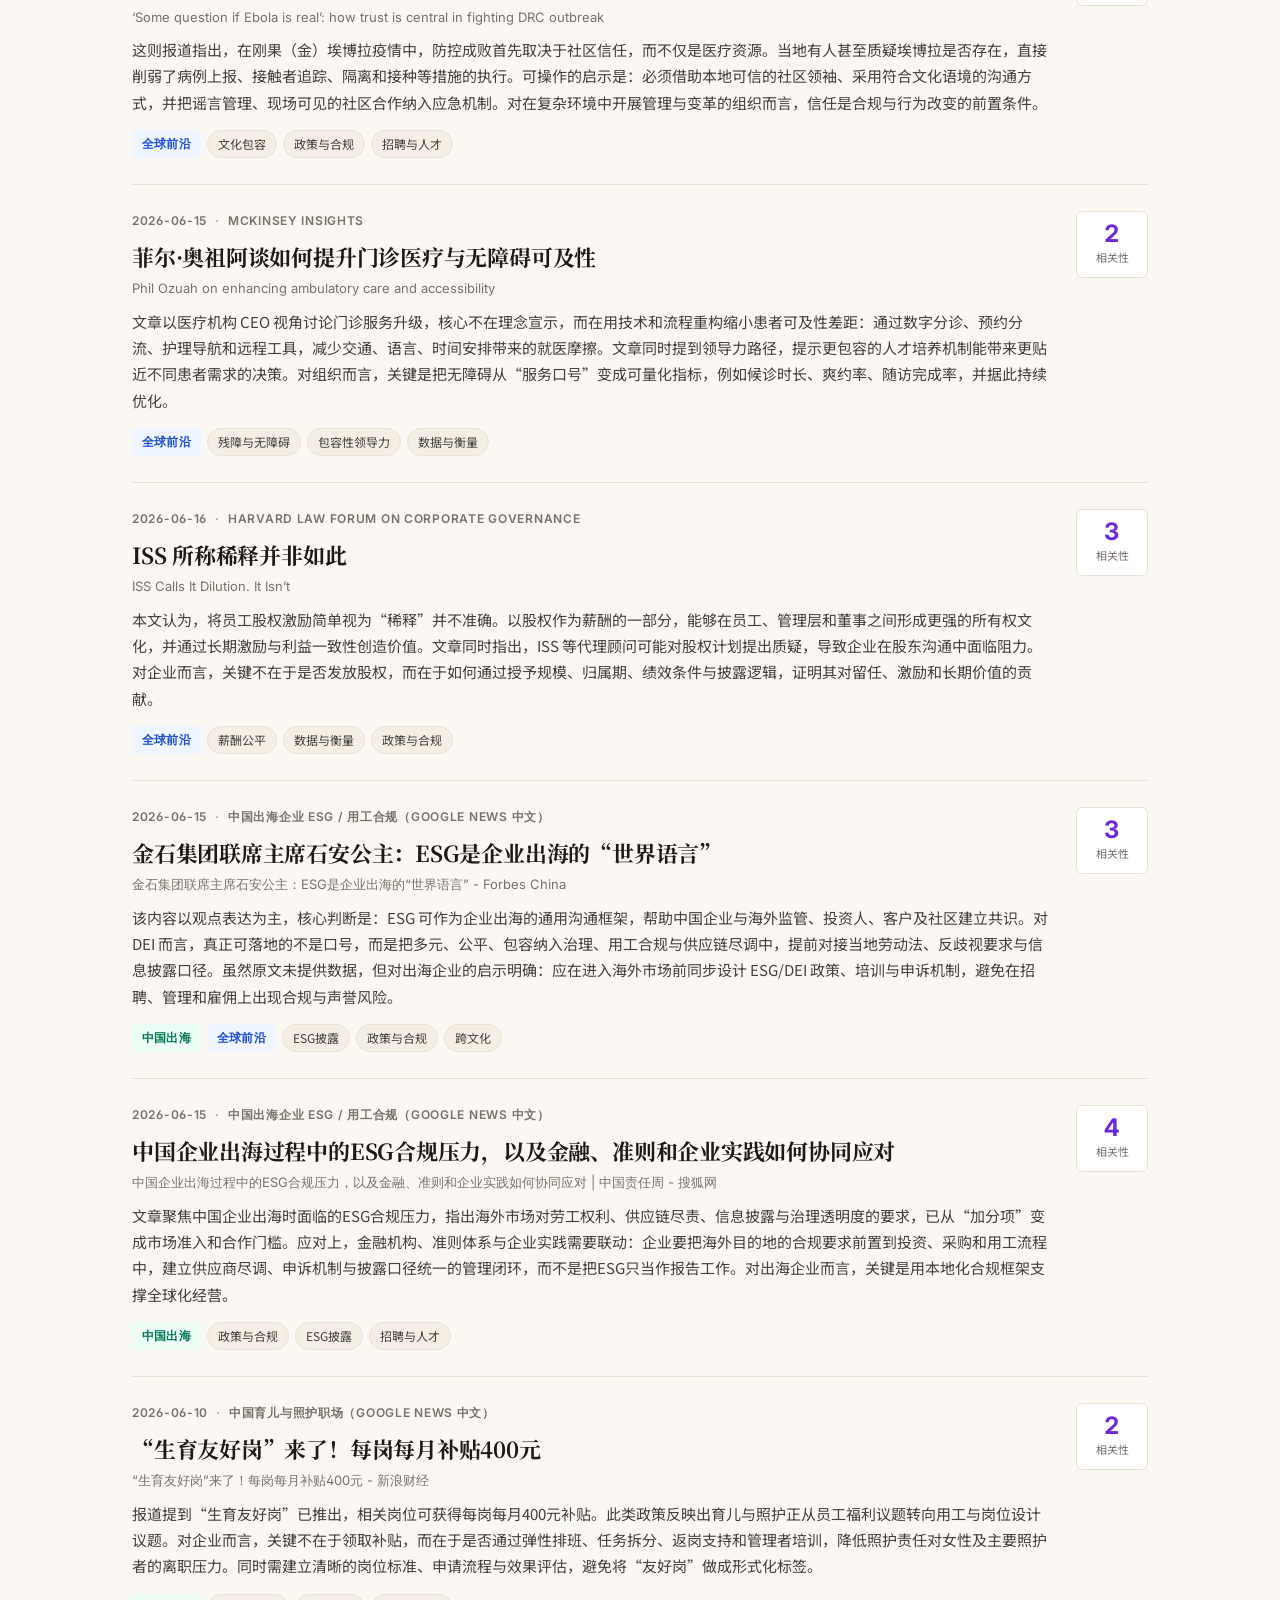
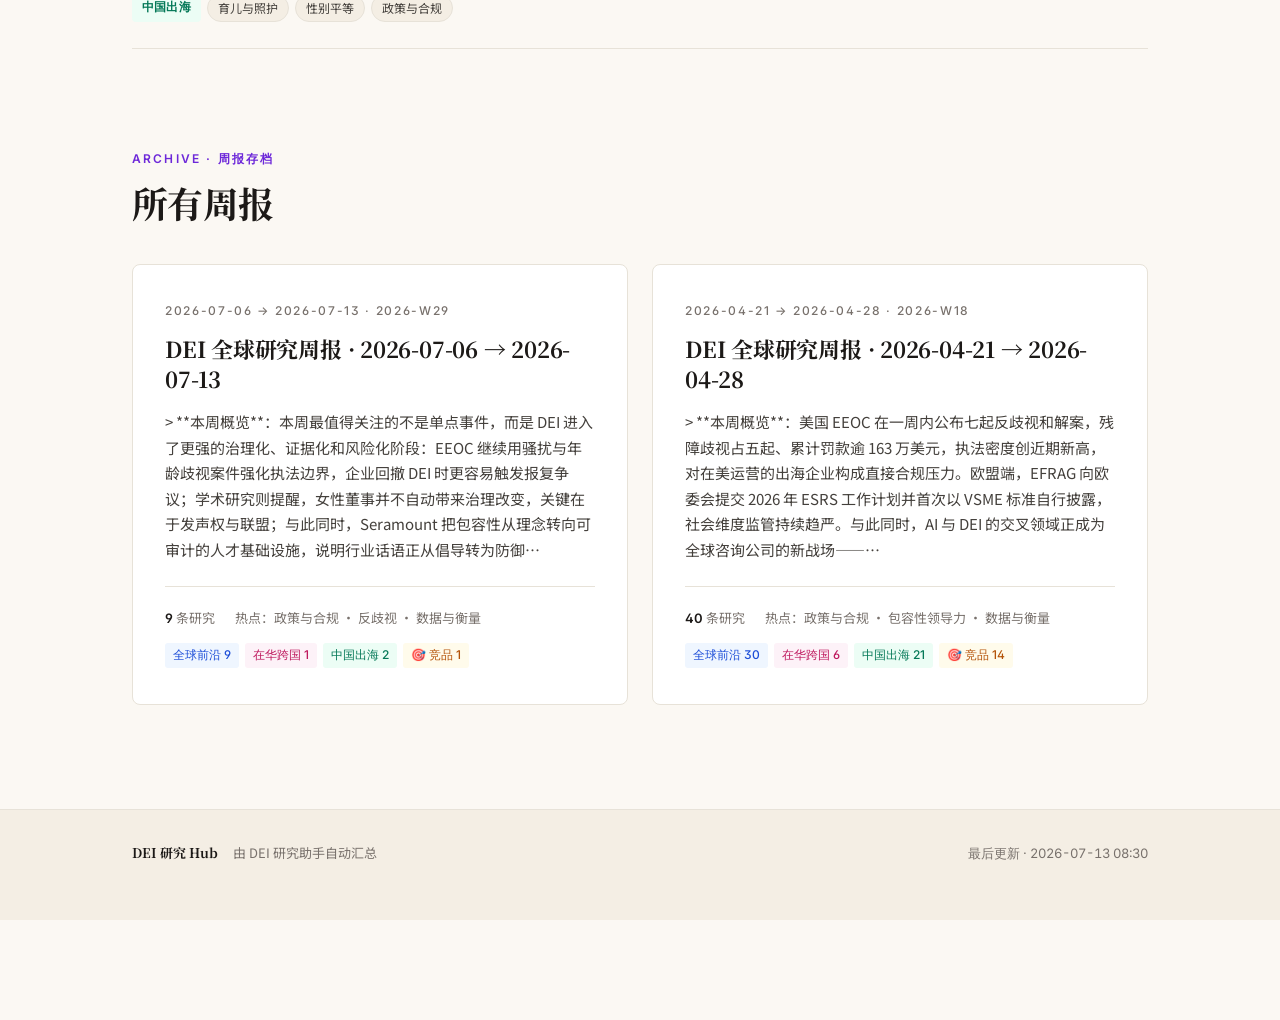
==== commit 84a01cc1: "publish: site update 2026-07-13 08:30" ====
--- a/index.html
+++ b/index.html
@@ -30,26 +30,1115 @@
             <h1>全球 DEI 研究<br>每周更新 · 中国视角</h1>
             <p class="lead">
                 汇集来自 HBR、MIT Sloan、SSIR、McKinsey、UN、ILO、HR Dive
-                等 20+ 全球来源的 DEI 研究、报告与判例，由 Claude
+                等 20+ 全球来源的 DEI 研究、报告与判例，由 GPT
                 进行双语摘要、本地化洞察与趋势综合，为中国企业 DEI 实践提供前沿参考。
             </p>
             <div class="stats">
                 <div class="stat">
-                    <span class="stat-value">1</span>
+                    <span class="stat-value">2</span>
                     <span class="stat-label">Weekly Briefs</span>
                 </div>
                 <div class="stat">
-                    <span class="stat-value">40</span>
+                    <span class="stat-value">136</span>
                     <span class="stat-label">Research Items</span>
                 </div>
                 <div class="stat">
-                    <span class="stat-value">13</span>
+                    <span class="stat-value">30</span>
                     <span class="stat-label">Sources</span>
                 </div>
             </div>
         </div>
     </div>
 </div>
+
+<section class="section latest-section">
+    <div class="container">
+        <div class="section-head">
+            <p class="section-eyebrow">Latest · 最新资讯</p>
+            <h2 class="section-title">近期收录</h2>
+        </div>
+
+        
+        <div class="latest-list">
+        
+            <article class="latest-item">
+                <div class="latest-main">
+                    <div class="latest-meta">
+                        <span>2026-07-13</span>
+                        <span>36氪</span>
+                        
+                    </div>
+                    <h3><a href="https://36kr.com/p/3890940898867712?f=rss" target="_blank" rel="noopener">年入4亿、服务600+品牌，纽邦生物获近2亿元C+轮融资</a></h3>
+                    <p class="latest-original">年入4亿、服务600+品牌，膳食补充剂原料商「纽邦生物」获近2亿元C+轮融资｜36氪首发</p>
+                    <p class="latest-summary">纽邦生物完成近2亿元C+轮融资，2025年营收突破4亿元，已服务600余个终端品牌，重点布局膳食补充剂创新原料、临床验证和多技术融合研发。其商业模式从传统原料贸易转向要素品牌，并为出海品牌提供美国、欧洲合规工厂与渠道支持。对企业的启示在于：在健康消费、营养补充和功能食品领域，供应商选择已从价格驱动转向功效证据、稳定性、合规与全球交付能力。对DEI议题本身关联不强，但对ESG中的供应链治理、产品安全与跨境合规具有参考价值。</p>
+                    <div class="latest-tags">
+                        
+                        <span class="badge pillar pillar-global">全球前沿</span>
+                        
+                        <span class="badge pillar pillar-china_going_global">中国出海</span>
+                        
+                        
+                        <span class="tag">政策与合规</span>
+                        
+                        <span class="tag">ESG披露</span>
+                        
+                        <span class="tag">招聘与人才</span>
+                        
+                    </div>
+                </div>
+                <div class="latest-score">
+                    <span class="num">3</span>
+                    <span>相关性</span>
+                </div>
+            </article>
+        
+            <article class="latest-item">
+                <div class="latest-main">
+                    <div class="latest-meta">
+                        <span>未知</span>
+                        <span>US EEOC Newsroom</span>
+                        
+                    </div>
+                    <h3><a href="https://www.eeoc.gov/newsroom/joeys-new-york-pizzeria-and-italian-restaurant-pay-55000-eeoc-sexual-harassment-lawsuit" target="_blank" rel="noopener">乔伊纽约披萨店与意大利餐厅因性骚扰案向 EEOC 支付 5.5 万美元</a></h3>
+                    <p class="latest-original">Joey’s New York Pizzeria and Italian Restaurant to Pay $55,000 in EEOC Sexual Harassment Lawsuit</p>
+                    <p class="latest-summary">美国 EEOC 公布，Joey’s New York Pizzeria and Italian Restaurant 就一起性骚扰诉讼支付 5.5 万美元和解金。虽然原文摘要较短，但该案再次表明，监管机构会持续追究雇主对职场骚扰的管理责任。对企业而言，关键不在于口号，而在于制度：明确反骚扰政策、对管理者和员工做定期培训、设置多渠道且可匿名的投诉入口，并在收到举报后及时调查、留痕、纠偏。中小企业同样可能因管理松散和非正式文化而面临法律与声誉风险。</p>
+                    <div class="latest-tags">
+                        
+                        <span class="badge pillar pillar-global">全球前沿</span>
+                        
+                        
+                        <span class="tag">性别平等</span>
+                        
+                        <span class="tag">政策与合规</span>
+                        
+                        <span class="tag">反歧视</span>
+                        
+                    </div>
+                </div>
+                <div class="latest-score">
+                    <span class="num">3</span>
+                    <span>相关性</span>
+                </div>
+            </article>
+        
+            <article class="latest-item">
+                <div class="latest-main">
+                    <div class="latest-meta">
+                        <span>2026-07-06</span>
+                        <span>SHRM DEI (via Google News)</span>
+                        
+                    </div>
+                    <h3><a href="https://www.shrm.org/topics-tools/employment-law-compliance/inclusions-next-decade-belongs-to-builders" target="_blank" rel="noopener">未来十年，包容工作将属于建设者</a></h3>
+                    <p class="latest-original">Inclusion’s Next Decade Belongs to the Builders - SHRM</p>
+                    <p class="latest-summary">这篇 SHRM 文章强调，未来十年的包容工作不再依赖口号式传播，而取决于能否把包容嵌入招聘、团队协作、经理责任和员工体验等日常管理环节。文章的核心观点是：包容应从独立项目转为管理能力，企业需要把包容性行为具体化、纳入管理者培训与考核，并通过数据识别员工归属感、晋升和体验中的差距。整体上，这是一篇偏观点型短文，但反映出行业从“宣传 DEI”转向“落实 DEI”的趋势。</p>
+                    <div class="latest-tags">
+                        
+                        <span class="badge pillar pillar-global">全球前沿</span>
+                        
+                        
+                        <span class="tag">包容性领导力</span>
+                        
+                        <span class="tag">文化包容</span>
+                        
+                        <span class="tag">数据与衡量</span>
+                        
+                    </div>
+                </div>
+                <div class="latest-score">
+                    <span class="num">2</span>
+                    <span>相关性</span>
+                </div>
+            </article>
+        
+            <article class="latest-item">
+                <div class="latest-main">
+                    <div class="latest-meta">
+                        <span>2026-07-09</span>
+                        <span>HR Dive</span>
+                        
+                    </div>
+                    <h3><a href="https://www.hrdive.com/news/dc-water-hr-professional-settlement-eeoc/824874/" target="_blank" rel="noopener">DC Water因年龄歧视和解约21.7万美元并整改政策培训</a></h3>
+                    <p class="latest-original">DC Water to pay roughly $217,000 to settle claim it replaced HR worker with younger employee</p>
+                    <p class="latest-summary">DC Water就一起年龄歧视指控达成和解，赔付约21.7万美元。案件核心并不只在赔偿金额，还包括被要求完善反歧视政策并开展进阶反歧视培训。该案提示，若HR岗位的替换、晋升或裁撤缺乏清晰的业务依据，容易被认定存在年龄偏见风险。企业应保留用工决策证据链，重点审视HR与管理岗的人事变动流程，更新反歧视政策，并对主管开展针对年龄歧视的情景化培训，降低执法与诉讼暴露。</p>
+                    <div class="latest-tags">
+                        
+                        <span class="badge pillar pillar-global">全球前沿</span>
+                        
+                        
+                        <span class="tag">政策与合规</span>
+                        
+                        <span class="tag">反歧视</span>
+                        
+                        <span class="tag">招聘与人才</span>
+                        
+                    </div>
+                </div>
+                <div class="latest-score">
+                    <span class="num">3</span>
+                    <span>相关性</span>
+                </div>
+            </article>
+        
+            <article class="latest-item">
+                <div class="latest-main">
+                    <div class="latest-meta">
+                        <span>2026-07-09</span>
+                        <span>UN News (en)</span>
+                        
+                    </div>
+                    <h3><a href="https://news.un.org/feed/view/en/story/2026/07/1167909" target="_blank" rel="noopener">铭记斯雷布雷尼察大屠杀：‘恐惧支撑我继续前行’</a></h3>
+                    <p class="latest-original">Remembering the Srebrenica genocide: ‘Fear is all that kept me moving’</p>
+                    <p class="latest-summary">联合国纪念斯雷布雷尼察种族灭绝，提及1995年7月超过8000名波斯尼亚穆斯林男性与男孩遇害，以及幸存者与妇女在灾后漫长重建的经历。该内容虽非企业案例，但提醒组织：当少数群体保护失灵、歧视与仇恨被放任时，身份暴力会迅速升级。对企业而言，可借鉴的做法是完善反骚扰与反歧视机制、建立可追溯的申诉与处置流程，并为受创员工提供创伤知情的心理支持与管理者培训。</p>
+                    <div class="latest-tags">
+                        
+                        <span class="badge pillar pillar-global">全球前沿</span>
+                        
+                        
+                        <span class="tag">反歧视</span>
+                        
+                        <span class="tag">政策与合规</span>
+                        
+                        <span class="tag">心理健康</span>
+                        
+                    </div>
+                </div>
+                <div class="latest-score">
+                    <span class="num">1</span>
+                    <span>相关性</span>
+                </div>
+            </article>
+        
+            <article class="latest-item">
+                <div class="latest-main">
+                    <div class="latest-meta">
+                        <span>2026-07-07</span>
+                        <span>Academy of Management Journal</span>
+                        
+                    </div>
+                    <h3><a href="https://journals.aom.org/doi/abs/10.5465/amj.2023.0843?af=R" target="_blank" rel="noopener">何时任命女性董事会影响CEO加薪？——董事会少数者影响力的边界条件</a></h3>
+                    <p class="latest-original">When Does Appointing a Female Director Influence CEO Pay Raises? Investigating the Conditions that Unleash Her Minority Influence in the Boardroom</p>
+                    <p class="latest-summary">这篇 AMJ 研究讨论：董事会新增女性董事，何时会影响 CEO 加薪决策。作者强调，单纯增加性别多元并不必然改变结果，关键在于少数成员是否获得真实发声空间、是否能结成联盟，以及董事会规范是否允许其影响薪酬讨论。对实践的启示是，企业不能只看女性董事占比，而要看其是否进入薪酬委员会、是否掌握完整绩效与市场对标信息、以及董事长/主导董事是否支持其意见。否则，女性董事更可能停留在象征性代表，而非实质性治理影响。</p>
+                    <div class="latest-tags">
+                        
+                        <span class="badge pillar pillar-global">全球前沿</span>
+                        
+                        
+                        <span class="tag">性别平等</span>
+                        
+                        <span class="tag">薪酬公平</span>
+                        
+                        <span class="tag">数据与衡量</span>
+                        
+                    </div>
+                </div>
+                <div class="latest-score">
+                    <span class="num">4</span>
+                    <span>相关性</span>
+                </div>
+            </article>
+        
+            <article class="latest-item">
+                <div class="latest-main">
+                    <div class="latest-meta">
+                        <span>2026-07-06</span>
+                        <span>HR Dive</span>
+                        
+                    </div>
+                    <h3><a href="https://www.hrdive.com/news/harley-davidson-retaliated-against-manager-for-protesting-dei-rollback-law/824496/" target="_blank" rel="noopener">哈雷戴维森被指因反对 DEI 回撤而报复经理</a></h3>
+                    <p class="latest-original">Harley-Davidson retaliated against manager for protesting DEI rollback, lawsuit alleges</p>
+                    <p class="latest-summary">哈雷戴维森被指在缩减 DEI 相关安排后，对一名提出异议的经理采取报复性措施，包括变更职级、禁止参加外部多元活动、并将其移出导师计划。尽管仍属诉讼指控，该案提醒企业：当 DEI 回撤与个人待遇变化同步发生时，容易被解读为报复或差别对待。建议企业保留决策依据、区分绩效管理与 DEI 参与资格，并建立可追踪的申诉与保护机制，避免因程序瑕疵放大法律与雇主品牌风险。</p>
+                    <div class="latest-tags">
+                        
+                        <span class="badge pillar pillar-global">全球前沿</span>
+                        
+                        
+                        <span class="tag">DEI反弹</span>
+                        
+                        <span class="tag">政策与合规</span>
+                        
+                        <span class="tag">反歧视</span>
+                        
+                    </div>
+                </div>
+                <div class="latest-score">
+                    <span class="num">3</span>
+                    <span>相关性</span>
+                </div>
+            </article>
+        
+            <article class="latest-item">
+                <div class="latest-main">
+                    <div class="latest-meta">
+                        <span>2026-07-04</span>
+                        <span>World Bank Gender (via Google News)</span>
+                        
+                    </div>
+                    <h3><a href="https://archivesholdings.worldbank.org/[base64]" target="_blank" rel="noopener">玛丽塔·科赫-韦泽：巴西亚马孙农业、污染与生态分区研究</a></h3>
+                    <p class="latest-original">Maritta Koch-Weser - Brazil ? Amazon, Agriculture, Pollution - Technical Cooperation Programme - Agro-Ecological and Economic Zoning of the Amazon Region - Brazil - Preliminary Assessment of Soil Conditions, Ecologica, Diversity and Extractivism - World - archivesholdings.worldbank.org</p>
+                    <p class="latest-summary">该档案记录指向巴西亚马孙地区的农生态与经济分区技术合作项目，关注土壤条件、生态多样性与采集型生计等前期评估。当前摘录未显示具体样本、方法或量化结论，因此更像历史档案线索而非完整研究成果。其管理启示在于：土地开发、农业扩张与污染治理必须先做生态分区与适宜性评估，把生物多样性、土壤脆弱性和原住民/地方社区生计纳入决策。对 DEI 而言，重点是对受影响群体建立前置协商、利益分享和申诉机制。</p>
+                    <div class="latest-tags">
+                        
+                        <span class="badge pillar pillar-global">全球前沿</span>
+                        
+                        
+                        <span class="tag">种族与民族</span>
+                        
+                        <span class="tag">文化包容</span>
+                        
+                        <span class="tag">政策与合规</span>
+                        
+                    </div>
+                </div>
+                <div class="latest-score">
+                    <span class="num">2</span>
+                    <span>相关性</span>
+                </div>
+            </article>
+        
+            <article class="latest-item">
+                <div class="latest-main">
+                    <div class="latest-meta">
+                        <span>2026-07-06</span>
+                        <span>Seramount</span>
+                        <span class="latest-comp">竞品</span>
+                    </div>
+                    <h3><a href="https://seramount.com/articles/five-ways-to-create-and-defend-inclusive-talent-infrastructure/" target="_blank" rel="noopener">创建并捍卫包容性人才基础设施的五种方式</a></h3>
+                    <p class="latest-original">Five Ways to Create and Defend Inclusive Talent Infrastructure</p>
+                    <p class="latest-summary">这篇文章强调，包容性人才管理正在从『项目型DEI』转向『可举证的人才基础设施』。在当前环境下，候选人多元名单、基于社群的活动等做法被视为更高风险，企业不能再依赖传统招聘、培养和晋升逻辑解释员工体验与绩效。作者主张以数据和业务结果为核心，建立可审计、可辩护的流程：明确选拔标准、保留决策记录、跟踪招聘—发展—晋升各环节指标，把包容性措施嵌入人才体系而非停留在口号层面。对HR与董事会而言，关键是让DEI做法经得起合规与商业双重检验。</p>
+                    <div class="latest-tags">
+                        
+                        <span class="badge pillar pillar-global">全球前沿</span>
+                        
+                        <span class="badge pillar pillar-mnc_china">在华跨国</span>
+                        
+                        <span class="badge pillar pillar-china_going_global">中国出海</span>
+                        
+                        
+                        <span class="tag">招聘与人才</span>
+                        
+                        <span class="tag">数据与衡量</span>
+                        
+                        <span class="tag">政策与合规</span>
+                        
+                    </div>
+                </div>
+                <div class="latest-score">
+                    <span class="num">4</span>
+                    <span>相关性</span>
+                </div>
+            </article>
+        
+            <article class="latest-item">
+                <div class="latest-main">
+                    <div class="latest-meta">
+                        <span>2026-07-04</span>
+                        <span>36氪</span>
+                        
+                    </div>
+                    <h3><a href="https://36kr.com/p/3880770270425089?f=rss" target="_blank" rel="noopener">对话傲鲨创始人徐振华：当科幻机甲成为户外装备，外骨骼如何重新定义人机关系？</a></h3>
+                    
+                    <p class="latest-summary">这篇报道展示了傲鲨将外骨骼从医疗康复、工业场景推进到消费级户外装备的路径：通过轻量化、AI步态学习和毫秒级动力响应，产品试图把‘体能补偿’变成可穿戴的日常体验，并已在文旅场景布局20个合作网点。其启示不在于传统DEI议题本身，而在于如何以无障碍设计和年龄友好设计拓宽参与门槛，让更多体能一般、年长或行动受限人群进入户外与消费场景。对企业而言，可关注辅助科技如何进入员工福利、康养和客户体验设计。</p>
+                    <div class="latest-tags">
+                        
+                        <span class="badge pillar pillar-global">全球前沿</span>
+                        
+                        <span class="badge pillar pillar-china_going_global">中国出海</span>
+                        
+                        
+                        <span class="tag">残障与无障碍</span>
+                        
+                        <span class="tag">数据与衡量</span>
+                        
+                        <span class="tag">招聘与人才</span>
+                        
+                    </div>
+                </div>
+                <div class="latest-score">
+                    <span class="num">2</span>
+                    <span>相关性</span>
+                </div>
+            </article>
+        
+            <article class="latest-item">
+                <div class="latest-main">
+                    <div class="latest-meta">
+                        <span>未知</span>
+                        <span>US EEOC Newsroom</span>
+                        
+                    </div>
+                    <h3><a href="https://www.eeoc.gov/newsroom/eeoc-votes-release-updated-draft-strategic-plan-public-input" target="_blank" rel="noopener">美国 EEOC 通过修订战略计划草案并征询公众意见</a></h3>
+                    <p class="latest-original">EEOC Votes to Release Updated Draft Strategic Plan for Public Input</p>
+                    <p class="latest-summary">美国 EEOC 决定公布修订后的战略计划草案并向公众征询意见，说明后续执法重点、案件处理与外展方向可能调整。当前摘要未披露具体内容，但该程序本身意味着雇主需关注反歧视执法、招聘与晋升流程、骚扰投诉处理、合理便利与数据收集等要求是否变化。对跨国企业而言，应在草案发布后快速比对现行全球政策与美国本地实践，提前评估合规缺口并准备情景预案。</p>
+                    <div class="latest-tags">
+                        
+                        <span class="badge pillar pillar-global">全球前沿</span>
+                        
+                        <span class="badge pillar pillar-mnc_china">在华跨国</span>
+                        
+                        
+                        <span class="tag">政策与合规</span>
+                        
+                        <span class="tag">反歧视</span>
+                        
+                        <span class="tag">数据与衡量</span>
+                        
+                    </div>
+                </div>
+                <div class="latest-score">
+                    <span class="num">3</span>
+                    <span>相关性</span>
+                </div>
+            </article>
+        
+            <article class="latest-item">
+                <div class="latest-main">
+                    <div class="latest-meta">
+                        <span>2026-07-01</span>
+                        <span>McKinsey Insights</span>
+                        
+                    </div>
+                    <h3><a href="https://www.mckinsey.com/industries/healthcare/our-insights/betsy-nabel-on-physicians-and-women-in-healthcare-leadership-roles" target="_blank" rel="noopener">Betsy Nabel谈医生与女性在医疗领导岗位中的角色</a></h3>
+                    <p class="latest-original">Betsy Nabel on physicians and women in healthcare leadership roles</p>
+                    <p class="latest-summary">这篇 McKinsey 短文属于领导者访谈式案例，核心是 Betsy Nabel 回顾自己作为女性医疗领导者的职业路径，强调在保持自我一致性的同时，为医学生与患者持续创造影响。文章没有提供量化研究数据，更像是关于包容性领导力与女性晋升路径的经验分享。对组织的可操作启示在于：仅有“代表性”不够，还需通过导师制、赞助机制和可见的高阶榜样，把女性人才从培养、任用到晋升串成闭环，减少‘能进来、难上去’的问题。</p>
+                    <div class="latest-tags">
+                        
+                        <span class="badge pillar pillar-global">全球前沿</span>
+                        
+                        
+                        <span class="tag">性别平等</span>
+                        
+                        <span class="tag">包容性领导力</span>
+                        
+                        <span class="tag">招聘与人才</span>
+                        
+                    </div>
+                </div>
+                <div class="latest-score">
+                    <span class="num">1</span>
+                    <span>相关性</span>
+                </div>
+            </article>
+        
+            <article class="latest-item">
+                <div class="latest-main">
+                    <div class="latest-meta">
+                        <span>2026-06-30</span>
+                        <span>TalentCulture</span>
+                        
+                    </div>
+                    <h3><a href="https://talentculture.com/blog/can-artificial-intelligence-replace-human-resources-or-make-human-potential-unstoppable/?utm_source=rss&amp;utm_medium=rss&amp;utm_campaign=can-artificial-intelligence-replace-human-resources-or-make-human-potential-unstoppable" target="_blank" rel="noopener">人工智能会取代人力资源，还是让人力潜能更强大？</a></h3>
+                    <p class="latest-original">Can Artificial Intelligence Replace Human Resources — Or Make Human Potential Unstoppable?</p>
+                    <p class="latest-summary">文章以招聘系统自动筛选简历为切口，强调 HR 的未来不在于被机器取代，而在于如何把 AI 用在高频、标准化环节，同时保留人类对例外判断、候选人沟通和价值判断的主导权。核心启示是：AI 可用于初筛、排序、匹配与流程自动化，但必须同步建立偏差审计、规则留痕和申诉通道，避免把招聘变成黑箱。对 DEI 而言，重点不是“是否上 AI”，而是能否证明模型不会放大既有偏见，并让不同背景候选人获得可解释、可复核的机会。</p>
+                    <div class="latest-tags">
+                        
+                        <span class="badge pillar pillar-global">全球前沿</span>
+                        
+                        
+                        <span class="tag">招聘与人才</span>
+                        
+                        <span class="tag">数据与衡量</span>
+                        
+                        <span class="tag">政策与合规</span>
+                        
+                    </div>
+                </div>
+                <div class="latest-score">
+                    <span class="num">3</span>
+                    <span>相关性</span>
+                </div>
+            </article>
+        
+            <article class="latest-item">
+                <div class="latest-main">
+                    <div class="latest-meta">
+                        <span>2026-07-01</span>
+                        <span>UN Women (via Google News)</span>
+                        
+                    </div>
+                    <h3><a href="https://asiapacific.unwomen.org/en/programme-implementation/2026/06/unw-ap-pak-cfp-2026-011-template-for-responsible-parties-you-go-girl-initiative-un-women-pakistan" target="_blank" rel="noopener">呼吁提交提案：联合国妇女署巴基斯坦“你去吧，女孩”倡议责任方模板</a></h3>
+                    <p class="latest-original">Call for Proposals: Template for Responsible Parties - You Go Girl Initiative UN Women Pakistan - UN Women Asia and the Pacific</p>
+                    <p class="latest-summary">该内容是联合国妇女署巴基斯坦“你去吧，女孩”倡议的提案征集通知，当前仅能看到责任方模板，未披露项目范围、预算、受益人群或评估指标。它更像一则项目执行与采购公告，而非实证研究。对实务的价值在于后续观察其任务书、遴选标准、保护机制与本地合作模式，这有助于判断联合国体系如何通过第三方落地性别平等项目，以及对执行机构的合规、监测与社区触达要求。</p>
+                    <div class="latest-tags">
+                        
+                        <span class="badge pillar pillar-global">全球前沿</span>
+                        
+                        
+                        <span class="tag">性别平等</span>
+                        
+                        <span class="tag">招聘与人才</span>
+                        
+                        <span class="tag">政策与合规</span>
+                        
+                    </div>
+                </div>
+                <div class="latest-score">
+                    <span class="num">1</span>
+                    <span>相关性</span>
+                </div>
+            </article>
+        
+            <article class="latest-item">
+                <div class="latest-main">
+                    <div class="latest-meta">
+                        <span>2026-07-01</span>
+                        <span>McKinsey Insights</span>
+                        
+                    </div>
+                    <h3><a href="https://www.mckinsey.com/mhi/our-insights/closing-the-womens-health-gap-the-united-kingdoms-36-billion-pound-opportunity" target="_blank" rel="noopener">填补英国女性健康差距：360亿英镑机会</a></h3>
+                    <p class="latest-original">Closing the women’s health gap: The United Kingdom’s £36 billion opportunity</p>
+                    <p class="latest-summary">麦肯锡指出，若缩小英国女性健康差距，到 2040 年每位女性每年可多获得 10 天健康生活，英国经济或可每年增加 360 亿英镑。该结论把女性健康从福利议题转化为生产力与宏观增长议题。对企业而言，可落地的做法包括：优化健康福利中对女性特定需求的覆盖，降低就医与诊断延迟，建立按性别拆分的健康数据监测，并将生育、月经、更年期、心理健康等纳入员工支持体系。</p>
+                    <div class="latest-tags">
+                        
+                        <span class="badge pillar pillar-global">全球前沿</span>
+                        
+                        
+                        <span class="tag">性别平等</span>
+                        
+                        <span class="tag">心理健康</span>
+                        
+                        <span class="tag">育儿与照护</span>
+                        
+                    </div>
+                </div>
+                <div class="latest-score">
+                    <span class="num">3</span>
+                    <span>相关性</span>
+                </div>
+            </article>
+        
+            <article class="latest-item">
+                <div class="latest-main">
+                    <div class="latest-meta">
+                        <span>2026-07-02</span>
+                        <span>HR Dive</span>
+                        
+                    </div>
+                    <h3><a href="https://www.hrdive.com/news/third-party-administrator-ADA-accommodation/824368/" target="_blank" rel="noopener">EEOC律师警告：外包ADA无障碍便利安排可能‘本质上有问题’</a></h3>
+                    <p class="latest-original">Outsourced ADA accommodations can be ‘inherently problematic,’ EEOC attorney cautions</p>
+                    <p class="latest-summary">EEOC 律师指出，残障便利安排若外包给第三方管理员，可能在机制上就存在问题，因为雇主仍负有及时、个别化并有效落实 ADA 便利安排的法定义务。该提醒伴随 EEOC 宣布与 JCPenney 达成 ADA 诉讼和解。对企业而言，最大风险是外包流程拉长响应时间、造成决策碎片化，或让供应商用僵化规则替代互动协商。建议将最终批准权保留在内部，设定明确时限、记录审批链路，并培训主管快速上报请求，避免把合规责任整体转移给外部供应商。</p>
+                    <div class="latest-tags">
+                        
+                        <span class="badge pillar pillar-global">全球前沿</span>
+                        
+                        <span class="badge pillar pillar-mnc_china">在华跨国</span>
+                        
+                        
+                        <span class="tag">残障与无障碍</span>
+                        
+                        <span class="tag">政策与合规</span>
+                        
+                        <span class="tag">反歧视</span>
+                        
+                    </div>
+                </div>
+                <div class="latest-score">
+                    <span class="num">3</span>
+                    <span>相关性</span>
+                </div>
+            </article>
+        
+            <article class="latest-item">
+                <div class="latest-main">
+                    <div class="latest-meta">
+                        <span>2026-07-02</span>
+                        <span>UN News (en)</span>
+                        
+                    </div>
+                    <h3><a href="https://news.un.org/feed/view/en/story/2026/07/1167863" target="_blank" rel="noopener">种族歧视显著影响体育参与：联合国专家</a></h3>
+                    <p class="latest-original">Racism significantly impacts access to sport: Independent expert</p>
+                    <p class="latest-summary">联合国专家报告指出，种族歧视仍通过‘高参与成本’、对巴勒斯坦运动员的限制、以及禁止穆斯林女性佩戴头巾等规则，系统性地影响体育参与机会。问题不止于直接歧视，也体现在场地、制服、参赛资格与治理规则等制度设计上。对机构而言，应审查报名费用、着装规定、申诉机制与场馆可及性，避免规则对特定族群或宗教群体形成隐性排除，并建立可执行的反歧视与包容性标准。</p>
+                    <div class="latest-tags">
+                        
+                        <span class="badge pillar pillar-global">全球前沿</span>
+                        
+                        
+                        <span class="tag">种族与民族</span>
+                        
+                        <span class="tag">文化包容</span>
+                        
+                        <span class="tag">政策与合规</span>
+                        
+                    </div>
+                </div>
+                <div class="latest-score">
+                    <span class="num">2</span>
+                    <span>相关性</span>
+                </div>
+            </article>
+        
+            <article class="latest-item">
+                <div class="latest-main">
+                    <div class="latest-meta">
+                        <span>2026-06-29</span>
+                        <span>Seramount</span>
+                        <span class="latest-comp">竞品</span>
+                    </div>
+                    <h3><a href="https://seramount.com/articles/ai-ndependence-succeed-by-delegating-these-six-decisions-to-humans/" target="_blank" rel="noopener">AI独立日：把这六类决策交给人类</a></h3>
+                    <p class="latest-original">AI-ndependence: Succeed by Delegating These Six Decisions to Humans</p>
+                    <p class="latest-summary">本文以「AI独立日」为切入点，指出在 AI 投资快速上升、公众信任却偏低的背景下，企业不应把高风险判断完全交给算法。文中引用 KPMG 与墨尔本大学相关研究，称信任 AI 的人不到一半，说明治理与文化问题已超过单纯技术问题。作者主张将涉及情境判断、责任归属、同理心与敏感人事决策的事项保留给人类，并通过明确决策权限、升级机制和管理者培训，避免 AI 在招聘、绩效、员工管理等场景中放大偏差。</p>
+                    <div class="latest-tags">
+                        
+                        <span class="badge pillar pillar-global">全球前沿</span>
+                        
+                        <span class="badge pillar pillar-mnc_china">在华跨国</span>
+                        
+                        
+                        <span class="tag">包容性领导力</span>
+                        
+                        <span class="tag">招聘与人才</span>
+                        
+                        <span class="tag">数据与衡量</span>
+                        
+                    </div>
+                </div>
+                <div class="latest-score">
+                    <span class="num">3</span>
+                    <span>相关性</span>
+                </div>
+            </article>
+        
+            <article class="latest-item">
+                <div class="latest-main">
+                    <div class="latest-meta">
+                        <span>2026-06-29</span>
+                        <span>HR Executive</span>
+                        
+                    </div>
+                    <h3><a href="https://hrexecutive.com/u-s-healthcare-affordability-falls-to-lowest-level-since-2021/" target="_blank" rel="noopener">美国医疗可负担性降至2021年以来最低</a></h3>
+                    <p class="latest-original">U.S. healthcare affordability falls to lowest level since 2021</p>
+                    <p class="latest-summary">West Health 与 Gallup 的最新数据表明，美国仅不到一半民众能持续负担医疗服务与处方药，医疗可负担性已降至 2021 年以来最低点。负担压力在收入、年龄与种族群体间进一步分化，说明医疗成本正更集中地压向本已脆弱的人群。对雇主而言，建议从福利设计入手：增加低成本初级医疗与药房支持、尽量限制员工自付上限，并结合理赔与使用数据识别高风险群体，避免隐性健康不平等扩大为留任与生产率问题。</p>
+                    <div class="latest-tags">
+                        
+                        <span class="badge pillar pillar-global">全球前沿</span>
+                        
+                        
+                        <span class="tag">育儿与照护</span>
+                        
+                        <span class="tag">政策与合规</span>
+                        
+                        <span class="tag">数据与衡量</span>
+                        
+                    </div>
+                </div>
+                <div class="latest-score">
+                    <span class="num">3</span>
+                    <span>相关性</span>
+                </div>
+            </article>
+        
+            <article class="latest-item">
+                <div class="latest-main">
+                    <div class="latest-meta">
+                        <span>2026-06-30</span>
+                        <span>McKinsey Insights</span>
+                        
+                    </div>
+                    <h3><a href="https://www.mckinsey.com/mgi/our-research/colocation-data-centers-the-infrastructure-race-behind-ai" target="_blank" rel="noopener">AI 竞赛背后的数据中心基础设施之争</a></h3>
+                    <p class="latest-original">Colocation data centers: The infrastructure race behind AI</p>
+                    <p class="latest-summary">麦肯锡指出，随着 AI 工作负载快速增长，数据中心资本开支正显著上升，而竞争力越来越取决于三项硬约束：先进算力芯片的获取、稳定电力供应，以及更快的项目交付。对企业而言，这意味着数据中心不再只是 IT 采购问题，而是影响业务连续性与扩张速度的战略资源。可操作建议是：提前锁定算力与机房产能，按电力可得性和审批周期重估选址，并将供应链、能源与交付风险纳入统一资本规划。</p>
+                    <div class="latest-tags">
+                        
+                        <span class="badge pillar pillar-global">全球前沿</span>
+                        
+                        <span class="badge pillar pillar-mnc_china">在华跨国</span>
+                        
+                        <span class="badge pillar pillar-china_going_global">中国出海</span>
+                        
+                        
+                        <span class="tag">招聘与人才</span>
+                        
+                        <span class="tag">数据与衡量</span>
+                        
+                        <span class="tag">政策与合规</span>
+                        
+                    </div>
+                </div>
+                <div class="latest-score">
+                    <span class="num">3</span>
+                    <span>相关性</span>
+                </div>
+            </article>
+        
+            <article class="latest-item">
+                <div class="latest-main">
+                    <div class="latest-meta">
+                        <span>2026-06-29</span>
+                        <span>Harvard Law Forum on Corporate Governance</span>
+                        
+                    </div>
+                    <h3><a href="https://corpgov.law.harvard.edu/2026/06/29/u-s-proxy-season-say-on-pay-one-time-awards-and-equity-plan-trends/?utm_source=rss&amp;utm_medium=rss&amp;utm_campaign=u-s-proxy-season-say-on-pay-one-time-awards-and-equity-plan-trends" target="_blank" rel="noopener">美国代理季：薪酬表决、一次性奖励与股权计划趋势</a></h3>
+                    <p class="latest-original">U.S. Proxy Season: Say-on-Pay, One-Time Awards, and Equity Plan Trends</p>
+                    <p class="latest-summary">文章回顾2026年美国代理季，指出 Say-on-Pay 结果整体保持强劲，说明投资者普遍认可多数薪酬方案与业绩的匹配度。但与此同时，一次性股权奖励仍然存在，股权计划设计也在变化，反映董事会仍会用裁量性授予应对留任、组织转型或战略调整。对企业的启示是：必须把一次性奖励的触发条件、同业对标、业绩关联和摊薄影响说清楚，并在委托投票材料中形成一致叙事，避免被解读为薪酬失衡或治理松散。</p>
+                    <div class="latest-tags">
+                        
+                        <span class="badge pillar pillar-global">全球前沿</span>
+                        
+                        
+                        <span class="tag">薪酬公平</span>
+                        
+                        <span class="tag">数据与衡量</span>
+                        
+                        <span class="tag">ESG披露</span>
+                        
+                    </div>
+                </div>
+                <div class="latest-score">
+                    <span class="num">4</span>
+                    <span>相关性</span>
+                </div>
+            </article>
+        
+            <article class="latest-item">
+                <div class="latest-main">
+                    <div class="latest-meta">
+                        <span>2026-06-27</span>
+                        <span>36氪</span>
+                        
+                    </div>
+                    <h3><a href="https://36kr.com/p/3871109381035011?f=rss" target="_blank" rel="noopener">秋声 | 大秦储能冲港股IPO：锂价山顶囤货亏本三年才清完</a></h3>
+                    <p class="latest-original">秋声 | 大秦储能冲港股IPO：锂价50万山顶囤货血泪史，亏本三年才清完</p>
+                    <p class="latest-summary">大秦数字能源冲刺港股IPO的核心看点，不在于“扭亏”，而在于其业绩高度受锂价周期与欧洲渠道去库存影响。公司曾在碳酸锂高位大量囤货，导致2024年毛利率跌至-19.9%，2025年随着旧存货清完、锂价企稳和海外需求回暖，毛利率回升至23.2%。案例提示：储能企业必须把原材料采购、库存减值、价格联动与海外分销风险纳入董事会级风控，并建立滚动预测与极端情景测试，避免把周期判断失误包装为经营能力问题。</p>
+                    <div class="latest-tags">
+                        
+                        <span class="badge pillar pillar-china_going_global">中国出海</span>
+                        
+                        <span class="badge pillar pillar-global">全球前沿</span>
+                        
+                        
+                        <span class="tag">ESG披露</span>
+                        
+                        <span class="tag">数据与衡量</span>
+                        
+                        <span class="tag">政策与合规</span>
+                        
+                    </div>
+                </div>
+                <div class="latest-score">
+                    <span class="num">4</span>
+                    <span>相关性</span>
+                </div>
+            </article>
+        
+            <article class="latest-item">
+                <div class="latest-main">
+                    <div class="latest-meta">
+                        <span>2026-06-28</span>
+                        <span>36氪</span>
+                        
+                    </div>
+                    <h3><a href="https://36kr.com/p/3873476968272902?f=rss" target="_blank" rel="noopener">8点1氪丨两大存储巨头今日发布大规模投资计划；江淮汽车股价腰斩，章建平9日套现近3亿元；Anthropic Fable 5有望很快恢复访问</a></h3>
+                    
+                    <p class="latest-summary">这则资讯并非直接的 DEI 研究，但反映了 AI 访问管制、算力竞争与产业资本开支上行的宏观环境。对企业 DEI 团队而言，真正值得关注的是：跨境技术协作可能因出口管制和模型访问限制而变化，研发与业务团队需要更清晰的合规边界；同时，算力与硬件投资扩张将加剧科技人才争夺，组织需同步设计更包容的招聘、培养与留才机制。文中未涉及性别、平等或包容政策本身。</p>
+                    <div class="latest-tags">
+                        
+                        <span class="badge pillar pillar-global">全球前沿</span>
+                        
+                        
+                        <span class="tag">政策与合规</span>
+                        
+                        <span class="tag">招聘与人才</span>
+                        
+                        <span class="tag">数据与衡量</span>
+                        
+                    </div>
+                </div>
+                <div class="latest-score">
+                    <span class="num">2</span>
+                    <span>相关性</span>
+                </div>
+            </article>
+        
+            <article class="latest-item">
+                <div class="latest-main">
+                    <div class="latest-meta">
+                        <span>未知</span>
+                        <span>EFRAG (ESRS / CSRD)</span>
+                        
+                    </div>
+                    <h3><a href="https://www.efrag.org/en/news-and-calendar/news/efrag-extends-deadline-for-nesrs-costbenefit-analysis-tender" target="_blank" rel="noopener">EFRAG延长N-ESRS成本效益分析招标截止日期</a></h3>
+                    <p class="latest-original">EFRAG extends deadline for N-ESRS cost-benefit analysis tender</p>
+                    <p class="latest-summary">EFRAG延长N-ESRS成本效益分析招标截止日期，说明欧盟可持续披露标准仍在持续校准阶段，重点围绕实施成本、数据可得性与监管比例原则。尽管该公告本身偏程序性，但它提示企业：ESRS/CSRD相关要求仍可能随成本效益评估而迭代。对受欧盟披露约束或处于欧洲供应链中的企业，建议提前梳理现有数据缺口、内部收集流程与审验准备，评估未来披露负担。</p>
+                    <div class="latest-tags">
+                        
+                        <span class="badge pillar pillar-global">全球前沿</span>
+                        
+                        <span class="badge pillar pillar-mnc_china">在华跨国</span>
+                        
+                        <span class="badge pillar pillar-china_going_global">中国出海</span>
+                        
+                        
+                        <span class="tag">ESG披露</span>
+                        
+                        <span class="tag">数据与衡量</span>
+                        
+                        <span class="tag">政策与合规</span>
+                        
+                    </div>
+                </div>
+                <div class="latest-score">
+                    <span class="num">3</span>
+                    <span>相关性</span>
+                </div>
+            </article>
+        
+            <article class="latest-item">
+                <div class="latest-main">
+                    <div class="latest-meta">
+                        <span>2026-06-21</span>
+                        <span>World Economic Forum DEI (via Google News)</span>
+                        
+                    </div>
+                    <h3><a href="https://www.weforum.org/stories/2026/06/rethink-cross-border-payments-infrastructure-global-inclusion/" target="_blank" rel="noopener">如何将跨境支付重塑为全球包容的基础设施</a></h3>
+                    <p class="latest-original">How we can rethink cross-border payments as infrastructure for global inclusion - The World Economic Forum</p>
+                    <p class="latest-summary">世界经济论坛这篇文章将跨境支付视为「全球包容」的基础设施，而不只是降本提效工具。其核心问题是：高费率、到账慢、汇兑不透明和合规割裂，会把中小企业、移民劳动者、女性创业者及新兴市场主体挡在正式金融体系之外。可操作方向包括：降低交易成本、提升不同支付网络的互联互通、用更比例化的合规设计减少误伤。对企业而言，跨境薪酬、报销与汇款流程本身就是多元、公平、包容与归属感的落地点，尤其适用于全球分布式团队与跨境用工场景。</p>
+                    <div class="latest-tags">
+                        
+                        <span class="badge pillar pillar-global">全球前沿</span>
+                        
+                        
+                        <span class="tag">跨文化</span>
+                        
+                        <span class="tag">政策与合规</span>
+                        
+                        <span class="tag">数据与衡量</span>
+                        
+                    </div>
+                </div>
+                <div class="latest-score">
+                    <span class="num">3</span>
+                    <span>相关性</span>
+                </div>
+            </article>
+        
+            <article class="latest-item">
+                <div class="latest-main">
+                    <div class="latest-meta">
+                        <span>2026-06-22</span>
+                        <span>Seramount</span>
+                        <span class="latest-comp">竞品</span>
+                    </div>
+                    <h3><a href="https://seramount.com/articles/the-transformation-trap-4-signs-execution-is-crumbling/" target="_blank" rel="noopener">转型陷阱：执行崩塌的 4 个信号</a></h3>
+                    <p class="latest-original">The Transformation Trap: 4 Signs Execution Is Crumbling</p>
+                    <p class="latest-summary">文章指出，许多组织的转型在仪表盘上看似成功：团队更精干、产出更高，但若没有兑现预期收入回报，问题往往不在战略本身，而在执行崩塌，核心诱因是变革疲劳。文中强调，执行不佳的转型会带来显著财务损失，但摘要未给出完整数据。对管理层的启示是：不要同时推太多项目，应分阶段推进，明确责任人和量化指标，并通过更密集的沟通、管理者赋能与反馈机制，降低员工疲劳、提高落地率。</p>
+                    <div class="latest-tags">
+                        
+                        <span class="badge pillar pillar-global">全球前沿</span>
+                        
+                        
+                        <span class="tag">包容性领导力</span>
+                        
+                        <span class="tag">招聘与人才</span>
+                        
+                        <span class="tag">数据与衡量</span>
+                        
+                    </div>
+                </div>
+                <div class="latest-score">
+                    <span class="num">3</span>
+                    <span>相关性</span>
+                </div>
+            </article>
+        
+            <article class="latest-item">
+                <div class="latest-main">
+                    <div class="latest-meta">
+                        <span>2026-06-24</span>
+                        <span>Harvard Law Forum on Corporate Governance</span>
+                        
+                    </div>
+                    <h3><a href="https://corpgov.law.harvard.edu/2026/06/24/can-you-hear-me-now-the-importance-of-maintaining-an-in-person-option-for-agms/?utm_source=rss&amp;utm_medium=rss&amp;utm_campaign=can-you-hear-me-now-the-importance-of-maintaining-an-in-person-option-for-agms" target="_blank" rel="noopener">为什么应保留 AGM 线下参与选项</a></h3>
+                    <p class="latest-original">Can You Hear Me Now? The Importance of Maintaining an In-Person Option for AGMs</p>
+                    <p class="latest-summary">文章指出，数字化工具虽能降低股东参会门槛，但不应以取消线下 AGM 为代价。远程参与能扩大覆盖面、减少差旅成本，但并不等于充分参与；线下会议仍能提供更强的问答压力、现场问责和董事会—股东直接互动。对企业而言，较优路径是保留线下选项并采用混合会议模式，配套稳定技术、同等提问权、清晰的参会规则与应急预案。本文将‘可及性’与‘治理问责’并列，而非相互替代。</p>
+                    <div class="latest-tags">
+                        
+                        <span class="badge pillar pillar-global">全球前沿</span>
+                        
+                        
+                        <span class="tag">政策与合规</span>
+                        
+                        <span class="tag">数据与衡量</span>
+                        
+                        <span class="tag">包容性领导力</span>
+                        
+                    </div>
+                </div>
+                <div class="latest-score">
+                    <span class="num">3</span>
+                    <span>相关性</span>
+                </div>
+            </article>
+        
+            <article class="latest-item">
+                <div class="latest-main">
+                    <div class="latest-meta">
+                        <span>2026-06-18</span>
+                        <span>HR Dive</span>
+                        
+                    </div>
+                    <h3><a href="https://www.hrdive.com/news/top-down-leadership-crucial-to-implementing-inclusion-in-the-new-work-landscape/823258/" target="_blank" rel="noopener">专家称，2026年包容实践需自上而下承诺</a></h3>
+                    <p class="latest-original">A top-down commitment is crucial for inclusion in 2026, experts say</p>
+                    <p class="latest-summary">SHRM 的 I&amp;D council 提出，2026 年职场包容实践要真正落地，关键不在口号，而在高层自上而下的明确承诺，并与合规环境同步设计。原文强调，包容不应被做成孤立项目，而要嵌入领导层行为、管理者能力建设、政策审查与日常用工流程中。对企业的可操作建议包括：明确责任人和问责机制，检视招聘、晋升、绩效与申诉流程是否存在合规与文化冲突，并把包容目标转化为可执行、可审计的管理动作，而不是抽象表态。</p>
+                    <div class="latest-tags">
+                        
+                        <span class="badge pillar pillar-global">全球前沿</span>
+                        
+                        <span class="badge pillar pillar-mnc_china">在华跨国</span>
+                        
+                        
+                        <span class="tag">包容性领导力</span>
+                        
+                        <span class="tag">政策与合规</span>
+                        
+                        <span class="tag">招聘与人才</span>
+                        
+                    </div>
+                </div>
+                <div class="latest-score">
+                    <span class="num">3</span>
+                    <span>相关性</span>
+                </div>
+            </article>
+        
+            <article class="latest-item">
+                <div class="latest-main">
+                    <div class="latest-meta">
+                        <span>2026-06-18</span>
+                        <span>UN Women (via Google News)</span>
+                        
+                    </div>
+                    <h3><a href="https://africa.unwomen.org/en/programme-implementation/2026/06/call-for-proposals-for-civil-society-partnerships-for-implementation-of-the-spotlight-initiative-africa-regional-programme-siarp-20" target="_blank" rel="noopener">征集民间社会伙伴参与非洲区域 Spotlight 倡议 2.0 实施</a></h3>
+                    <p class="latest-original">Call for Proposals for Civil Society Partnerships for Implementation of the Spotlight Initiative Africa Regional Programme (SIARP) 2.0 - africa.unwomen.org</p>
+                    <p class="latest-summary">UN Women 发布非洲区域 Spotlight 倡议 2.0 的民间社会伙伴征集，延续以多方协作方式预防和应对针对妇女和女童暴力的区域行动。此次信息虽为简短征集公告，但可见民间社会将承担项目落地、社区触达与问责监督等关键职能。对企业而言，启示在于：若在非洲经营，应优先核查性别安全、申诉机制、转介网络与合作伙伴筛选标准，确保本地化的保护与救助流程可执行、可追踪、可衡量。若参与公益合作，需把成果指标与风险管理写入方案。</p>
+                    <div class="latest-tags">
+                        
+                        <span class="badge pillar pillar-global">全球前沿</span>
+                        
+                        <span class="badge pillar pillar-china_going_global">中国出海</span>
+                        
+                        
+                        <span class="tag">性别平等</span>
+                        
+                        <span class="tag">政策与合规</span>
+                        
+                        <span class="tag">数据与衡量</span>
+                        
+                    </div>
+                </div>
+                <div class="latest-score">
+                    <span class="num">2</span>
+                    <span>相关性</span>
+                </div>
+            </article>
+        
+            <article class="latest-item">
+                <div class="latest-main">
+                    <div class="latest-meta">
+                        <span>2026-06-16</span>
+                        <span>Seramount</span>
+                        <span class="latest-comp">竞品</span>
+                    </div>
+                    <h3><a href="https://seramount.com/articles/humans-transforming-ai-transformation/" target="_blank" rel="noopener">人类如何推动 AI 转型</a></h3>
+                    <p class="latest-original">Humans Transforming AI Transformation</p>
+                    <p class="latest-summary">这篇短评强调，AI 转型真正的瓶颈不在技术速度，而在组织对 AI 的信任速度。作者指出，CHRO 与 HR 负责人需要把 AI 视为一项“人的变革”而不仅是系统上线：先明确可用场景与决策边界，再通过透明沟通、管理层示范、人工复核和员工培训建立信任。摘录未提供量化数据，但核心启示很清晰——AI 落地要同步设计治理、角色调整与员工感受监测，否则容易因担忧替代、偏见或问责不清而放缓。</p>
+                    <div class="latest-tags">
+                        
+                        <span class="badge pillar pillar-global">全球前沿</span>
+                        
+                        
+                        <span class="tag">包容性领导力</span>
+                        
+                        <span class="tag">招聘与人才</span>
+                        
+                        <span class="tag">政策与合规</span>
+                        
+                    </div>
+                </div>
+                <div class="latest-score">
+                    <span class="num">3</span>
+                    <span>相关性</span>
+                </div>
+            </article>
+        
+            <article class="latest-item">
+                <div class="latest-main">
+                    <div class="latest-meta">
+                        <span>2026-06-16</span>
+                        <span>UN News (en)</span>
+                        
+                    </div>
+                    <h3><a href="https://news.un.org/feed/view/en/story/2026/06/1167725" target="_blank" rel="noopener">‘有人质疑埃博拉是否真实’：信任为何是应对刚果（金）疫情的核心</a></h3>
+                    <p class="latest-original">‘Some question if Ebola is real’: how trust is central in fighting DRC outbreak</p>
+                    <p class="latest-summary">这则报道指出，在刚果（金）埃博拉疫情中，防控成败首先取决于社区信任，而不仅是医疗资源。当地有人甚至质疑埃博拉是否存在，直接削弱了病例上报、接触者追踪、隔离和接种等措施的执行。可操作的启示是：必须借助本地可信的社区领袖、采用符合文化语境的沟通方式，并把谣言管理、现场可见的社区合作纳入应急机制。对在复杂环境中开展管理与变革的组织而言，信任是合规与行为改变的前置条件。</p>
+                    <div class="latest-tags">
+                        
+                        <span class="badge pillar pillar-global">全球前沿</span>
+                        
+                        
+                        <span class="tag">文化包容</span>
+                        
+                        <span class="tag">政策与合规</span>
+                        
+                        <span class="tag">招聘与人才</span>
+                        
+                    </div>
+                </div>
+                <div class="latest-score">
+                    <span class="num">2</span>
+                    <span>相关性</span>
+                </div>
+            </article>
+        
+            <article class="latest-item">
+                <div class="latest-main">
+                    <div class="latest-meta">
+                        <span>2026-06-15</span>
+                        <span>McKinsey Insights</span>
+                        
+                    </div>
+                    <h3><a href="https://www.mckinsey.com/industries/healthcare/our-insights/phil-ozuah-on-enhancing-ambulatory-care-and-accessibility" target="_blank" rel="noopener">菲尔·奥祖阿谈如何提升门诊医疗与无障碍可及性</a></h3>
+                    <p class="latest-original">Phil Ozuah on enhancing ambulatory care and accessibility</p>
+                    <p class="latest-summary">文章以医疗机构 CEO 视角讨论门诊服务升级，核心不在理念宣示，而在用技术和流程重构缩小患者可及性差距：通过数字分诊、预约分流、护理导航和远程工具，减少交通、语言、时间安排带来的就医摩擦。文章同时提到领导力路径，提示更包容的人才培养机制能带来更贴近不同患者需求的决策。对组织而言，关键是把无障碍从“服务口号”变成可量化指标，例如候诊时长、爽约率、随访完成率，并据此持续优化。</p>
+                    <div class="latest-tags">
+                        
+                        <span class="badge pillar pillar-global">全球前沿</span>
+                        
+                        
+                        <span class="tag">残障与无障碍</span>
+                        
+                        <span class="tag">包容性领导力</span>
+                        
+                        <span class="tag">数据与衡量</span>
+                        
+                    </div>
+                </div>
+                <div class="latest-score">
+                    <span class="num">2</span>
+                    <span>相关性</span>
+                </div>
+            </article>
+        
+            <article class="latest-item">
+                <div class="latest-main">
+                    <div class="latest-meta">
+                        <span>2026-06-16</span>
+                        <span>Harvard Law Forum on Corporate Governance</span>
+                        
+                    </div>
+                    <h3><a href="https://corpgov.law.harvard.edu/2026/06/16/iss-calls-it-dilution-it-isnt/?utm_source=rss&amp;utm_medium=rss&amp;utm_campaign=iss-calls-it-dilution-it-isnt" target="_blank" rel="noopener">ISS 所称稀释并非如此</a></h3>
+                    <p class="latest-original">ISS Calls It Dilution. It Isn’t</p>
+                    <p class="latest-summary">本文认为，将员工股权激励简单视为“稀释”并不准确。以股权作为薪酬的一部分，能够在员工、管理层和董事之间形成更强的所有权文化，并通过长期激励与利益一致性创造价值。文章同时指出，ISS 等代理顾问可能对股权计划提出质疑，导致企业在股东沟通中面临阻力。对企业而言，关键不在于是否发放股权，而在于如何通过授予规模、归属期、绩效条件与披露逻辑，证明其对留任、激励和长期价值的贡献。</p>
+                    <div class="latest-tags">
+                        
+                        <span class="badge pillar pillar-global">全球前沿</span>
+                        
+                        
+                        <span class="tag">薪酬公平</span>
+                        
+                        <span class="tag">数据与衡量</span>
+                        
+                        <span class="tag">政策与合规</span>
+                        
+                    </div>
+                </div>
+                <div class="latest-score">
+                    <span class="num">3</span>
+                    <span>相关性</span>
+                </div>
+            </article>
+        
+            <article class="latest-item">
+                <div class="latest-main">
+                    <div class="latest-meta">
+                        <span>2026-06-15</span>
+                        <span>中国出海企业 ESG / 用工合规（Google News 中文）</span>
+                        
+                    </div>
+                    <h3><a href="https://www.forbeschina.com/city/71740" target="_blank" rel="noopener">金石集团联席主席石安公主：ESG是企业出海的“世界语言”</a></h3>
+                    <p class="latest-original">金石集团联席主席石安公主：ESG是企业出海的“世界语言” - Forbes China</p>
+                    <p class="latest-summary">该内容以观点表达为主，核心判断是：ESG 可作为企业出海的通用沟通框架，帮助中国企业与海外监管、投资人、客户及社区建立共识。对 DEI 而言，真正可落地的不是口号，而是把多元、公平、包容纳入治理、用工合规与供应链尽调中，提前对接当地劳动法、反歧视要求与信息披露口径。虽然原文未提供数据，但对出海企业的启示明确：应在进入海外市场前同步设计 ESG/DEI 政策、培训与申诉机制，避免在招聘、管理和雇佣上出现合规与声誉风险。</p>
+                    <div class="latest-tags">
+                        
+                        <span class="badge pillar pillar-china_going_global">中国出海</span>
+                        
+                        <span class="badge pillar pillar-global">全球前沿</span>
+                        
+                        
+                        <span class="tag">ESG披露</span>
+                        
+                        <span class="tag">政策与合规</span>
+                        
+                        <span class="tag">跨文化</span>
+                        
+                    </div>
+                </div>
+                <div class="latest-score">
+                    <span class="num">3</span>
+                    <span>相关性</span>
+                </div>
+            </article>
+        
+            <article class="latest-item">
+                <div class="latest-main">
+                    <div class="latest-meta">
+                        <span>2026-06-15</span>
+                        <span>中国出海企业 ESG / 用工合规（Google News 中文）</span>
+                        
+                    </div>
+                    <h3><a href="https://m.sohu.com/a/1036764236_114986?scm=10001.325_13-325_13.0.0-0-0-0-0.5_1334" target="_blank" rel="noopener">中国企业出海过程中的ESG合规压力，以及金融、准则和企业实践如何协同应对</a></h3>
+                    <p class="latest-original">中国企业出海过程中的ESG合规压力，以及金融、准则和企业实践如何协同应对 | 中国责任周 - 搜狐网</p>
+                    <p class="latest-summary">文章聚焦中国企业出海时面临的ESG合规压力，指出海外市场对劳工权利、供应链尽责、信息披露与治理透明度的要求，已从“加分项”变成市场准入和合作门槛。应对上，金融机构、准则体系与企业实践需要联动：企业要把海外目的地的合规要求前置到投资、采购和用工流程中，建立供应商尽调、申诉机制与披露口径统一的管理闭环，而不是把ESG只当作报告工作。对出海企业而言，关键是用本地化合规框架支撑全球化经营。</p>
+                    <div class="latest-tags">
+                        
+                        <span class="badge pillar pillar-china_going_global">中国出海</span>
+                        
+                        
+                        <span class="tag">政策与合规</span>
+                        
+                        <span class="tag">ESG披露</span>
+                        
+                        <span class="tag">招聘与人才</span>
+                        
+                    </div>
+                </div>
+                <div class="latest-score">
+                    <span class="num">4</span>
+                    <span>相关性</span>
+                </div>
+            </article>
+        
+            <article class="latest-item">
+                <div class="latest-main">
+                    <div class="latest-meta">
+                        <span>2026-06-10</span>
+                        <span>中国育儿与照护职场（Google News 中文）</span>
+                        
+                    </div>
+                    <h3><a href="https://finance.sina.com.cn/wm/2026-06-10/doc-iniaxvfp1191955.shtml?cre=tianyi&amp;mod=pchp&amp;loc=36&amp;r=0&amp;rfunc=34&amp;tj=cxvertical_pc_hp&amp;tr=12" target="_blank" rel="noopener">“生育友好岗”来了！每岗每月补贴400元</a></h3>
+                    <p class="latest-original">“生育友好岗”来了！每岗每月补贴400元 - 新浪财经</p>
+                    <p class="latest-summary">报道提到“生育友好岗”已推出，相关岗位可获得每岗每月400元补贴。此类政策反映出育儿与照护正从员工福利议题转向用工与岗位设计议题。对企业而言，关键不在于领取补贴，而在于是否通过弹性排班、任务拆分、返岗支持和管理者培训，降低照护责任对女性及主要照护者的离职压力。同时需建立清晰的岗位标准、申请流程与效果评估，避免将“友好岗”做成形式化标签。</p>
+                    <div class="latest-tags">
+                        
+                        <span class="badge pillar pillar-china_going_global">中国出海</span>
+                        
+                        
+                        <span class="tag">育儿与照护</span>
+                        
+                        <span class="tag">性别平等</span>
+                        
+                        <span class="tag">政策与合规</span>
+                        
+                    </div>
+                </div>
+                <div class="latest-score">
+                    <span class="num">2</span>
+                    <span>相关性</span>
+                </div>
+            </article>
+        
+        </div>
+        
+    </div>
+</section>
 
 <section class="section">
     <div class="container">
@@ -60,6 +1149,28 @@
 
         
         <ul class="week-list">
+        
+            <li>
+                <a class="week-card" href="weeks/2026-W29.html">
+                    <div class="week-meta">2026-07-06 → 2026-07-13 · 2026-W29</div>
+                    <h3>DEI 全球研究周报 · 2026-07-06 → 2026-07-13</h3>
+                    <p class="week-summary">&gt; **本周概览**：本周最值得关注的不是单点事件，而是 DEI 进入了更强的治理化、证据化和风险化阶段：EEOC 继续用骚扰与年龄歧视案件强化执法边界，企业回撤 DEI 时更容易触发报复争议；学术研究则提醒，女性董事并不自动带来治理改变，关键在于发声权与联盟；与此同时，Seramount 把包容性从理念转向可审计的人才基础设施，说明行业话语正从倡导转为防御…</p>
+                    <div class="week-counts">
+                        <span><strong>9</strong> 条研究</span>
+                        
+                        <span>热点：政策与合规 · 反歧视 · 数据与衡量</span>
+                        
+                    </div>
+                    
+                    <div class="pillar-stats">
+                        <span class="pstat global">全球前沿 9</span>
+                        <span class="pstat mnc">在华跨国 1</span>
+                        <span class="pstat going">中国出海 2</span>
+                        <span class="pstat comp">🎯 竞品 1</span>
+                    </div>
+                    
+                </a>
+            </li>
         
             <li>
                 <a class="week-card" href="weeks/2026-W18.html">
@@ -96,7 +1207,7 @@
                     <span class="brand-mini">DEI 研究 Hub</span>
                     <span style="margin-left: 12px;">由 DEI 研究助手自动汇总</span>
                 </div>
-                <div class="font-en">最后更新 · 2026-04-28 15:00</div>
+                <div class="font-en">最后更新 · 2026-07-13 08:30</div>
             </div>
         </div>
     </footer>
--- a/assets/style.css
+++ b/assets/style.css
@@ -312,6 +312,96 @@
     font-family: var(--font-en);
 }
 
+/* ---------- Latest feed (index) ---------- */
+.latest-section {
+    padding-bottom: 8px;
+}
+.latest-list {
+    display: flex;
+    flex-direction: column;
+    border-top: 1px solid var(--rule);
+}
+.latest-item {
+    display: grid;
+    grid-template-columns: minmax(0, 1fr) 72px;
+    gap: 24px;
+    padding: 26px 0;
+    border-bottom: 1px solid var(--rule);
+}
+.latest-main h3 {
+    font-family: var(--font-serif);
+    font-size: 22px;
+    line-height: 1.35;
+    letter-spacing: -0.01em;
+    margin: 0 0 8px;
+}
+.latest-main h3 a {
+    color: var(--ink);
+}
+.latest-main h3 a:hover {
+    color: var(--brand-700);
+    text-decoration: none;
+}
+.latest-meta {
+    display: flex;
+    flex-wrap: wrap;
+    gap: 8px;
+    margin-bottom: 10px;
+    font-family: var(--font-en);
+    font-size: 12px;
+    font-weight: 600;
+    color: var(--ink-muted);
+    letter-spacing: 0.06em;
+    text-transform: uppercase;
+}
+.latest-meta span:not(:last-child)::after {
+    content: "·";
+    margin-left: 8px;
+    color: var(--ink-subtle);
+}
+.latest-meta .latest-comp {
+    color: var(--comp);
+}
+.latest-original {
+    margin: 0 0 10px;
+    color: var(--ink-muted);
+    font-family: var(--font-en);
+    font-size: 13px;
+    line-height: 1.5;
+}
+.latest-summary {
+    margin: 0;
+    color: var(--ink-soft);
+    font-size: 15px;
+    line-height: 1.75;
+}
+.latest-tags {
+    margin-top: 14px;
+    display: flex;
+    flex-wrap: wrap;
+    gap: 6px;
+}
+.latest-score {
+    align-self: start;
+    display: flex;
+    flex-direction: column;
+    align-items: center;
+    gap: 2px;
+    padding: 10px 8px;
+    background: #fff;
+    border: 1px solid var(--rule);
+    border-radius: 6px;
+    color: var(--ink-muted);
+    font-size: 11px;
+    white-space: nowrap;
+}
+.latest-score .num {
+    color: var(--brand-700);
+    font-size: 24px;
+    line-height: 1;
+    font-weight: 700;
+}
+
 /* ---------- Week detail page ---------- */
 .week-hero {
     background: var(--paper-alt);
@@ -350,7 +440,7 @@
     color: var(--ink-subtle);
 }
 
-/* ---------- Narrative (Claude-generated trend report) ---------- */
+/* ---------- Narrative (LLM-generated trend report) ---------- */
 .narrative {
     padding: 64px 0 24px;
     font-family: var(--font-serif);
@@ -770,6 +860,8 @@
     .narrative { padding: 40px 0 16px; font-size: 16px; }
     .narrative h2 { font-size: 24px; margin-top: 40px; }
     .week-card { padding: 28px 24px; }
+    .latest-item { grid-template-columns: 1fr; gap: 12px; }
+    .latest-score { flex-direction: row; justify-content: flex-start; width: fit-content; }
     .item-header { flex-direction: column; gap: 8px; }
     .client-rel-bar { gap: 4px; }
     .rel-cell { font-size: 11.5px; padding: 4px 8px; }
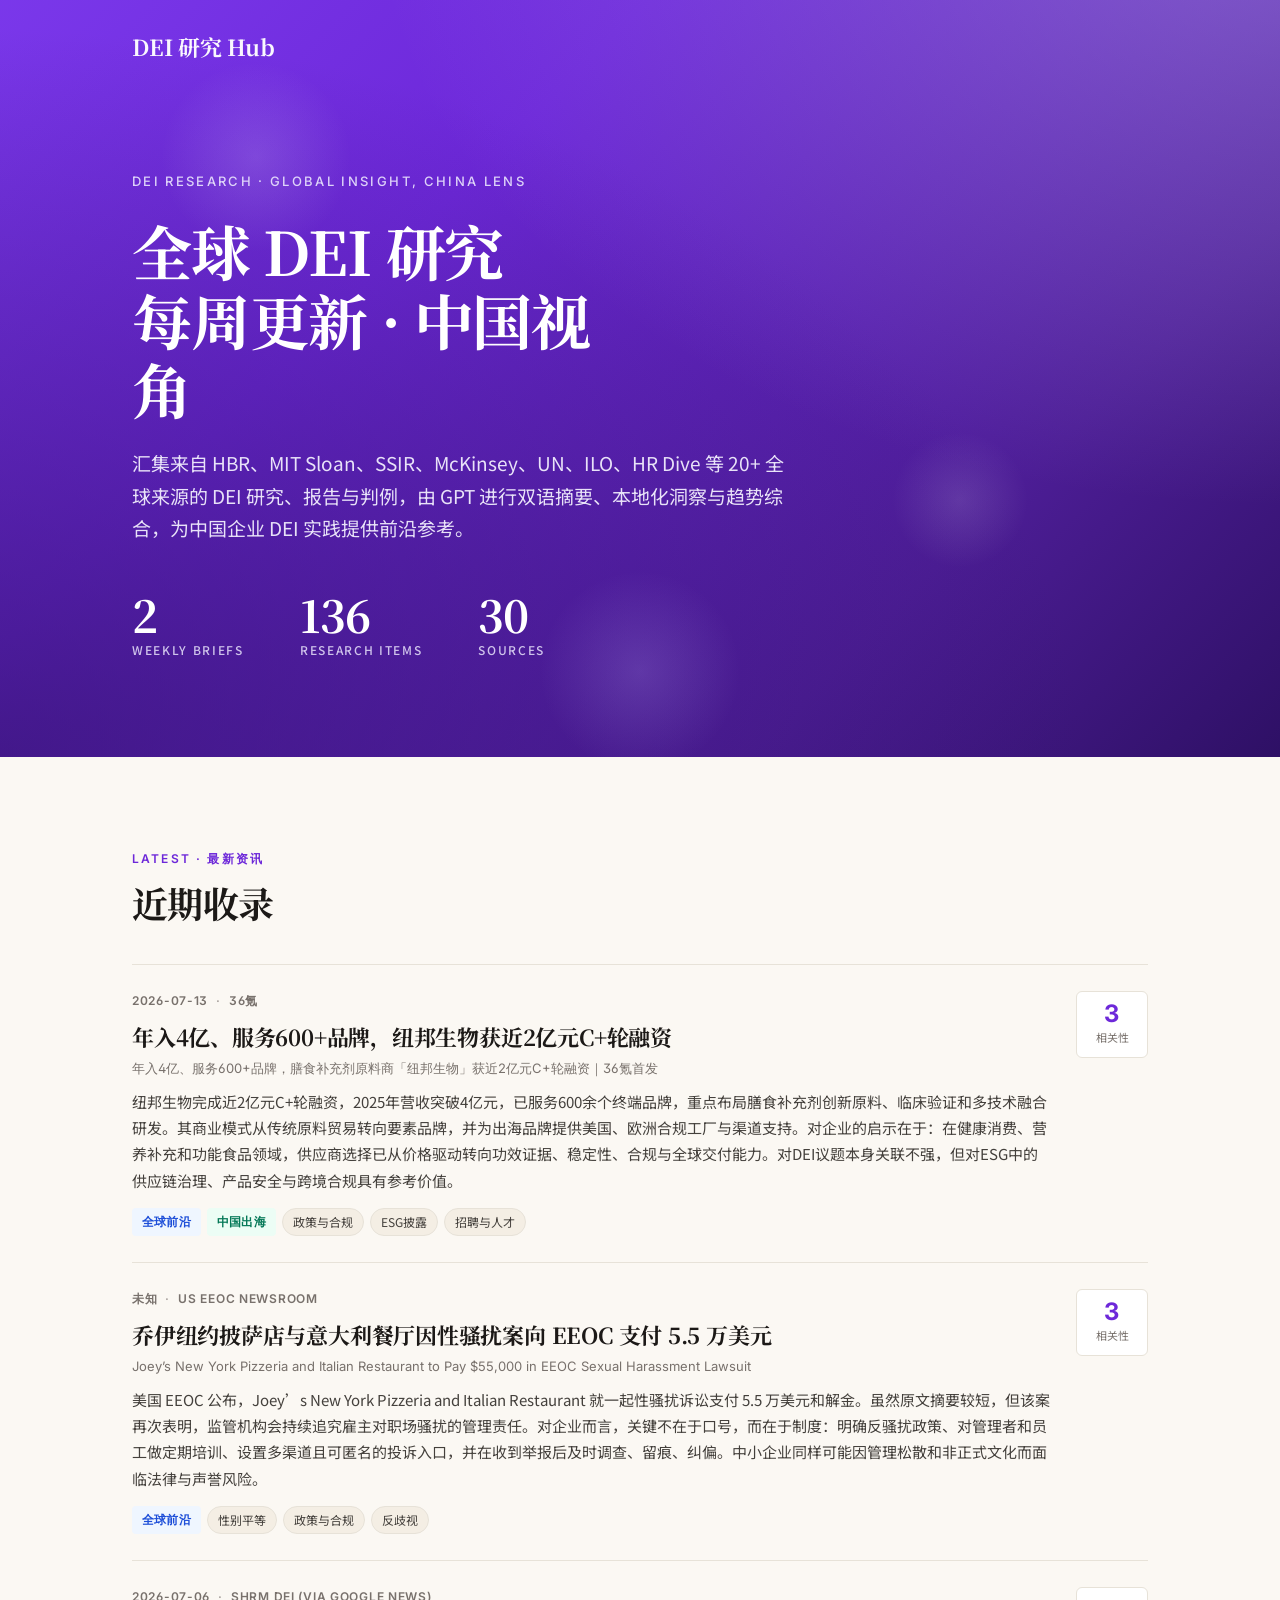
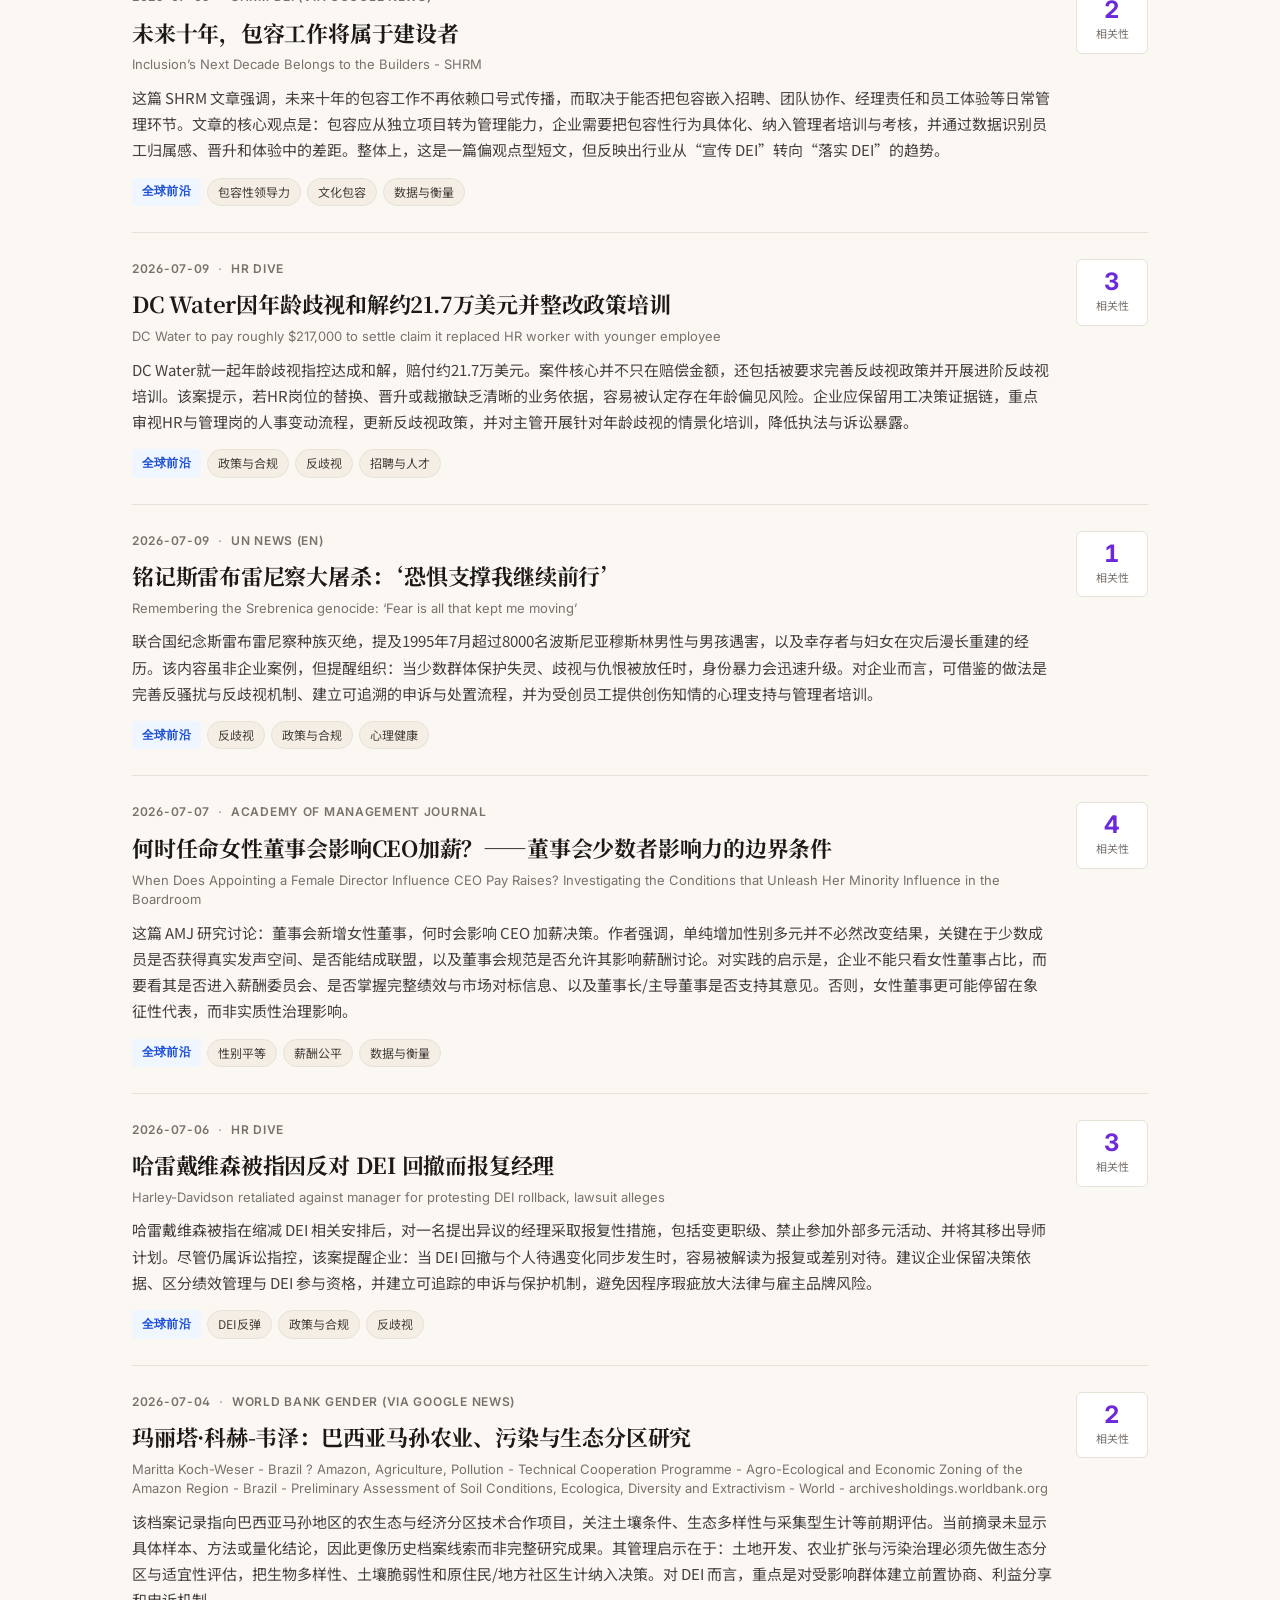
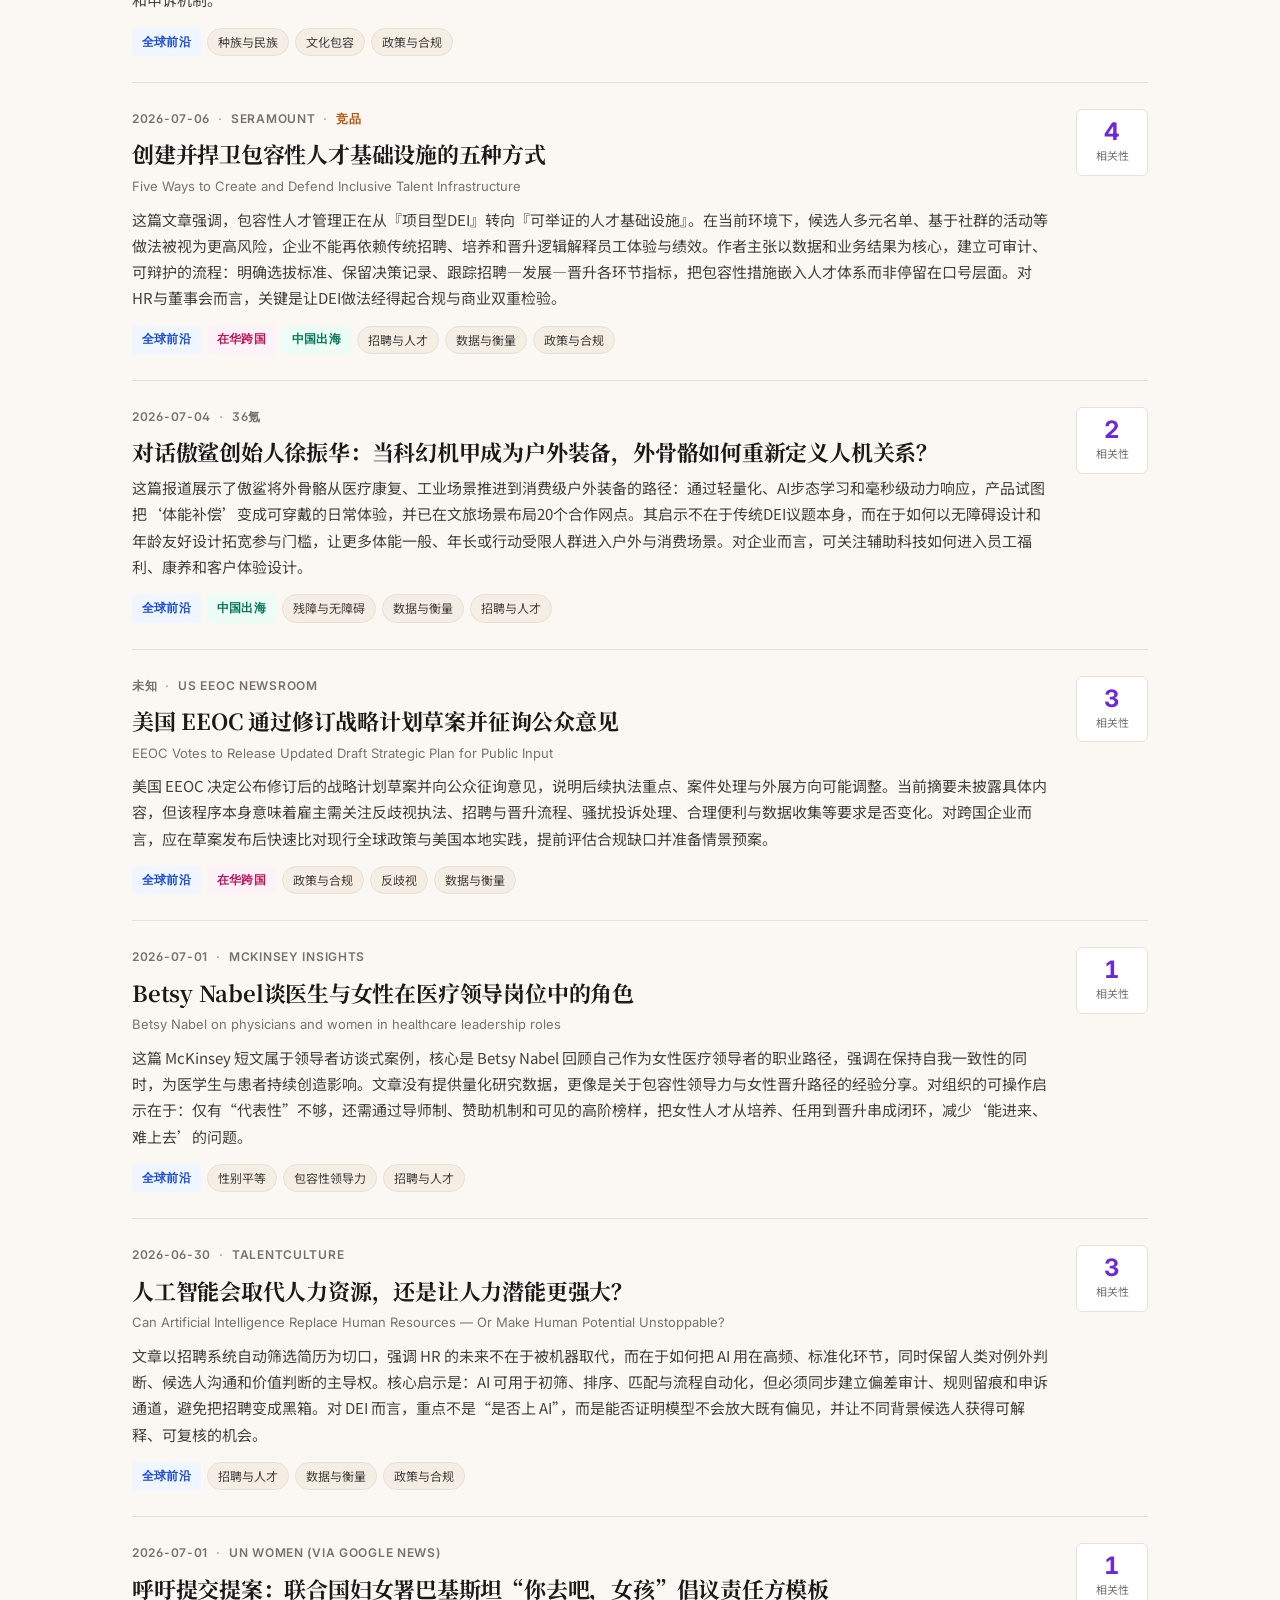
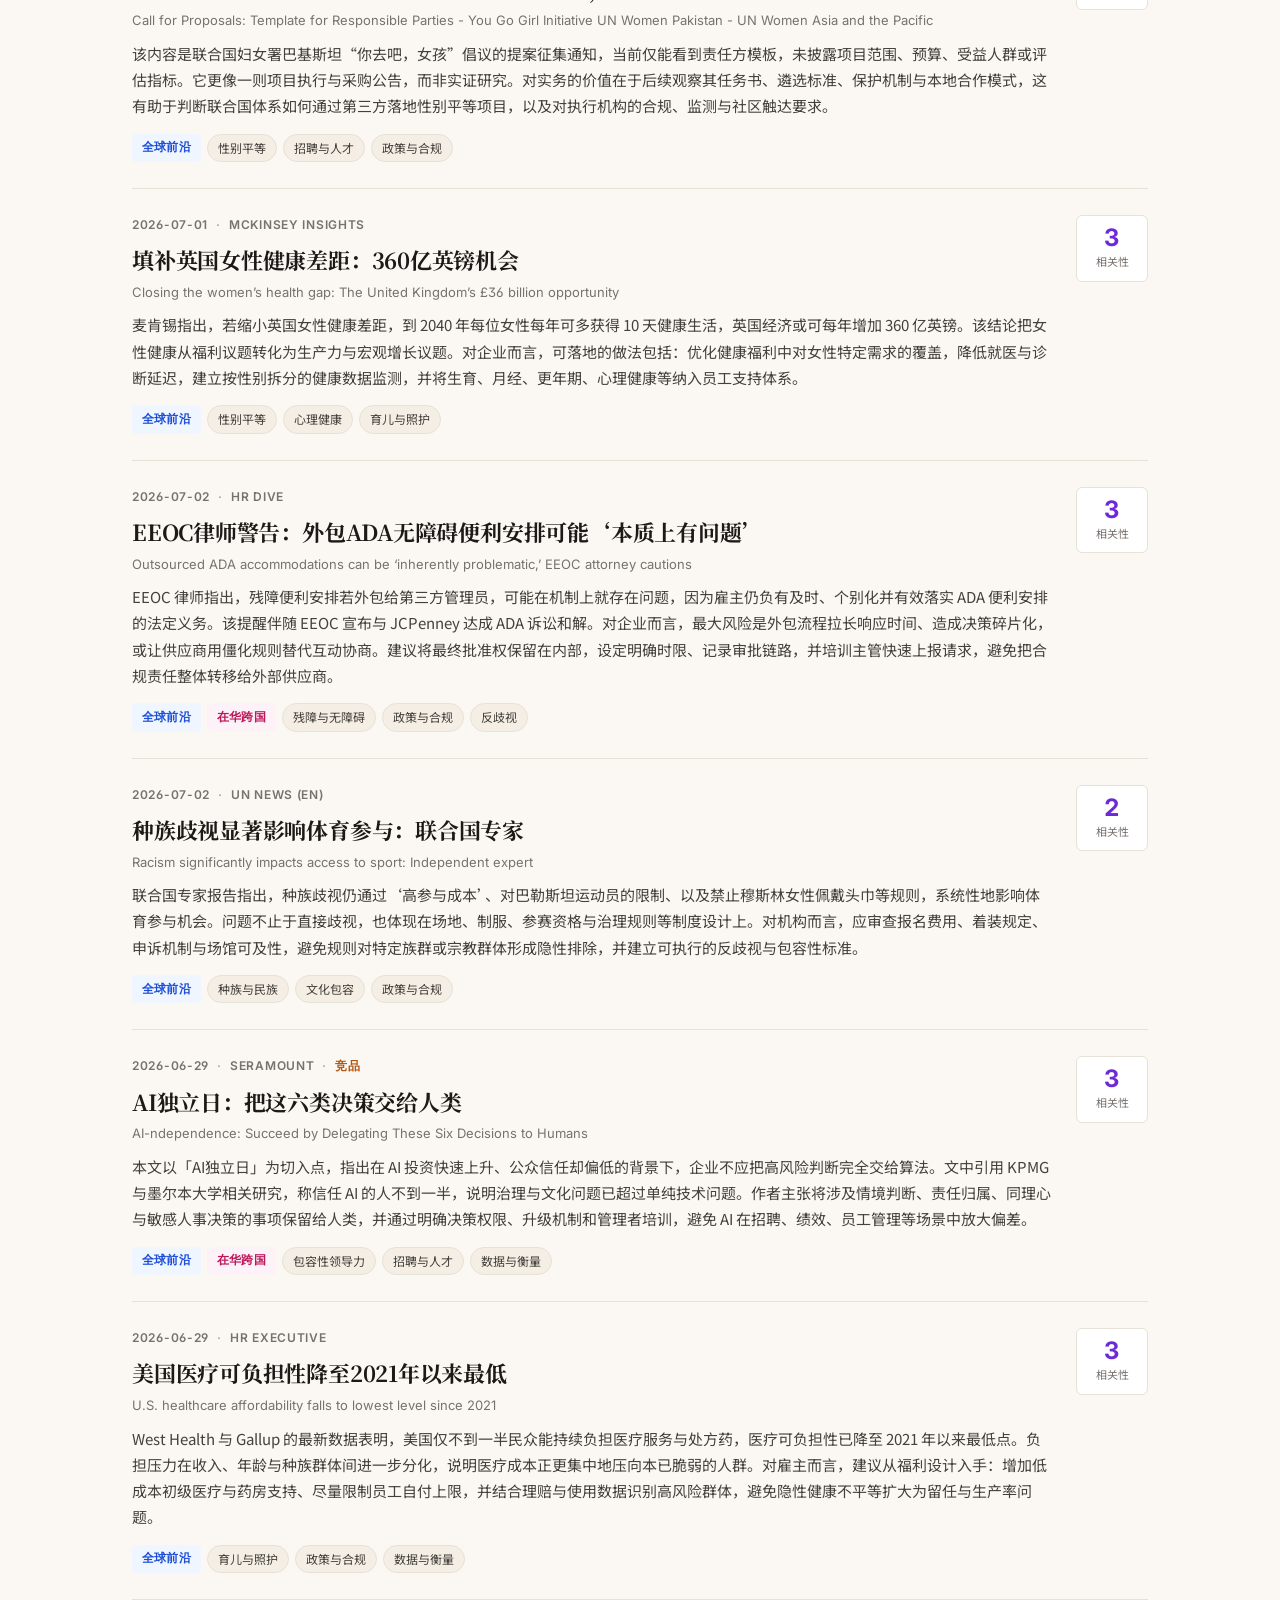
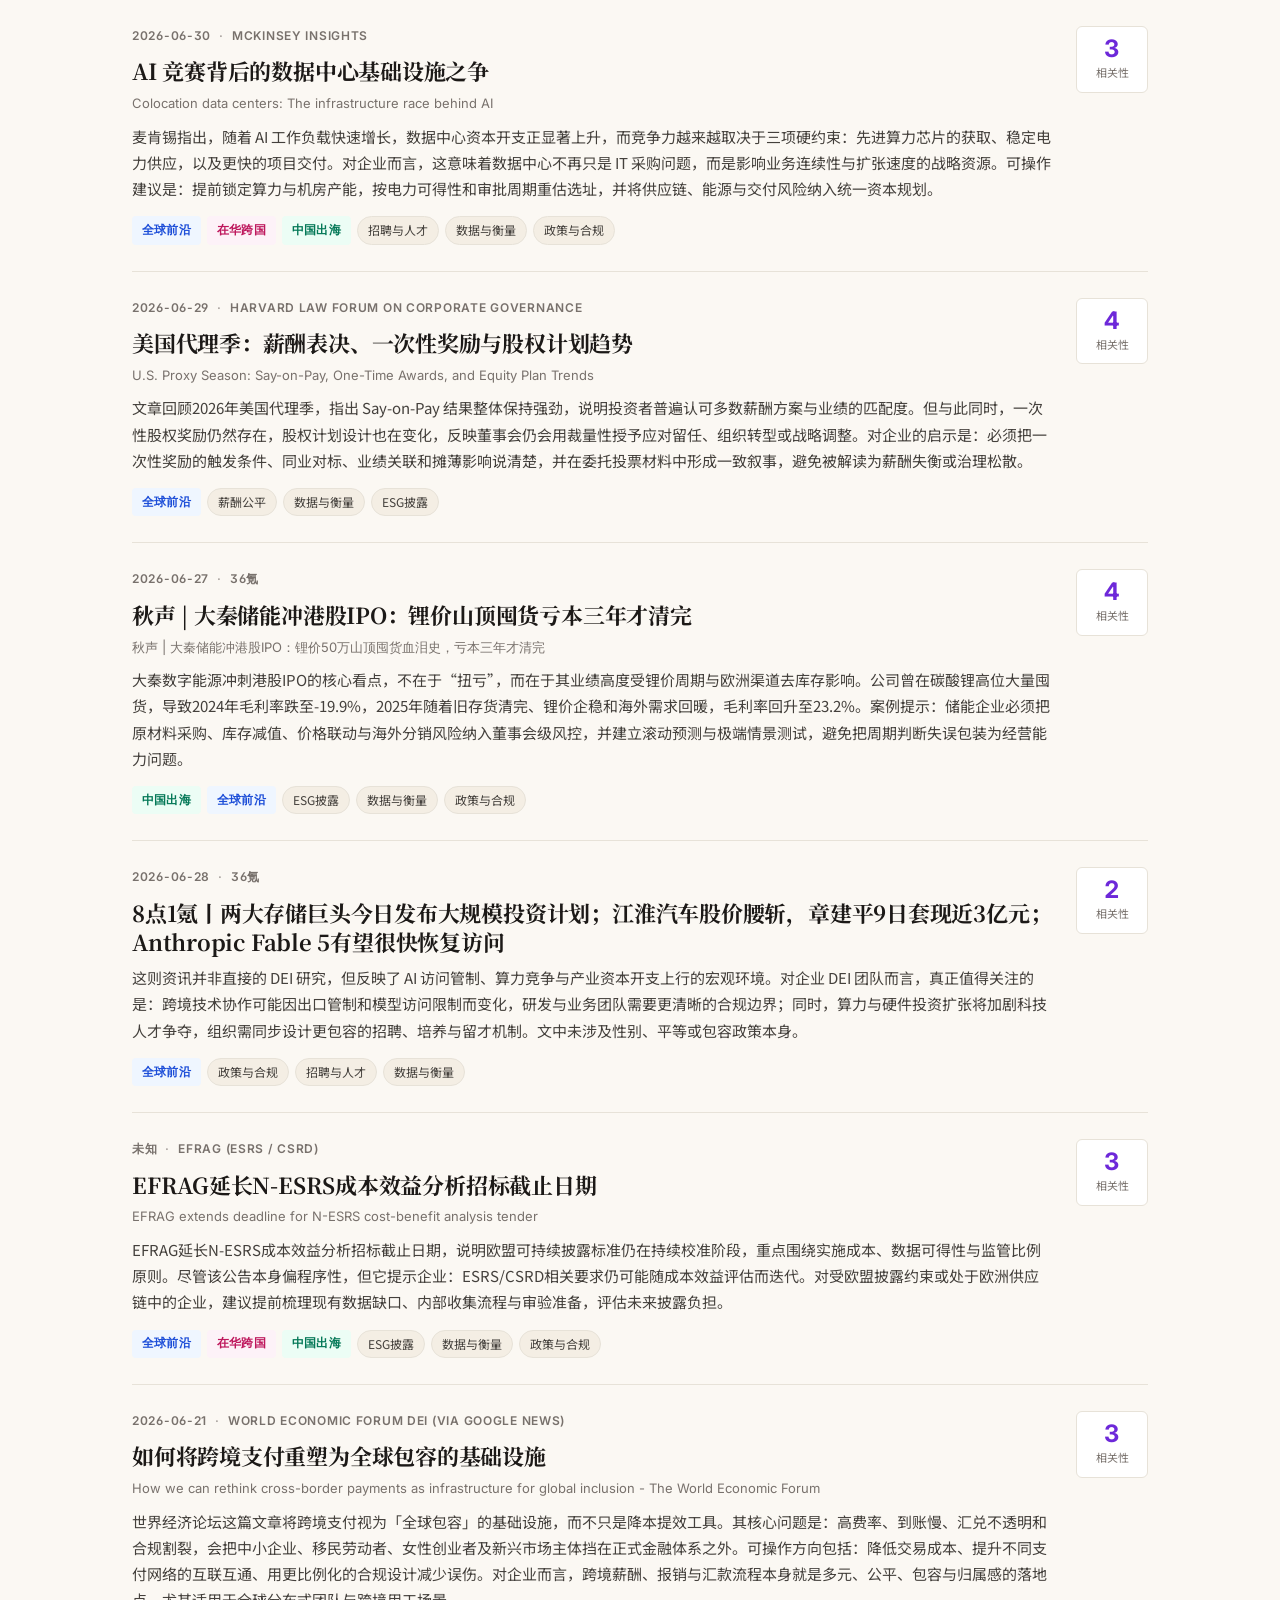
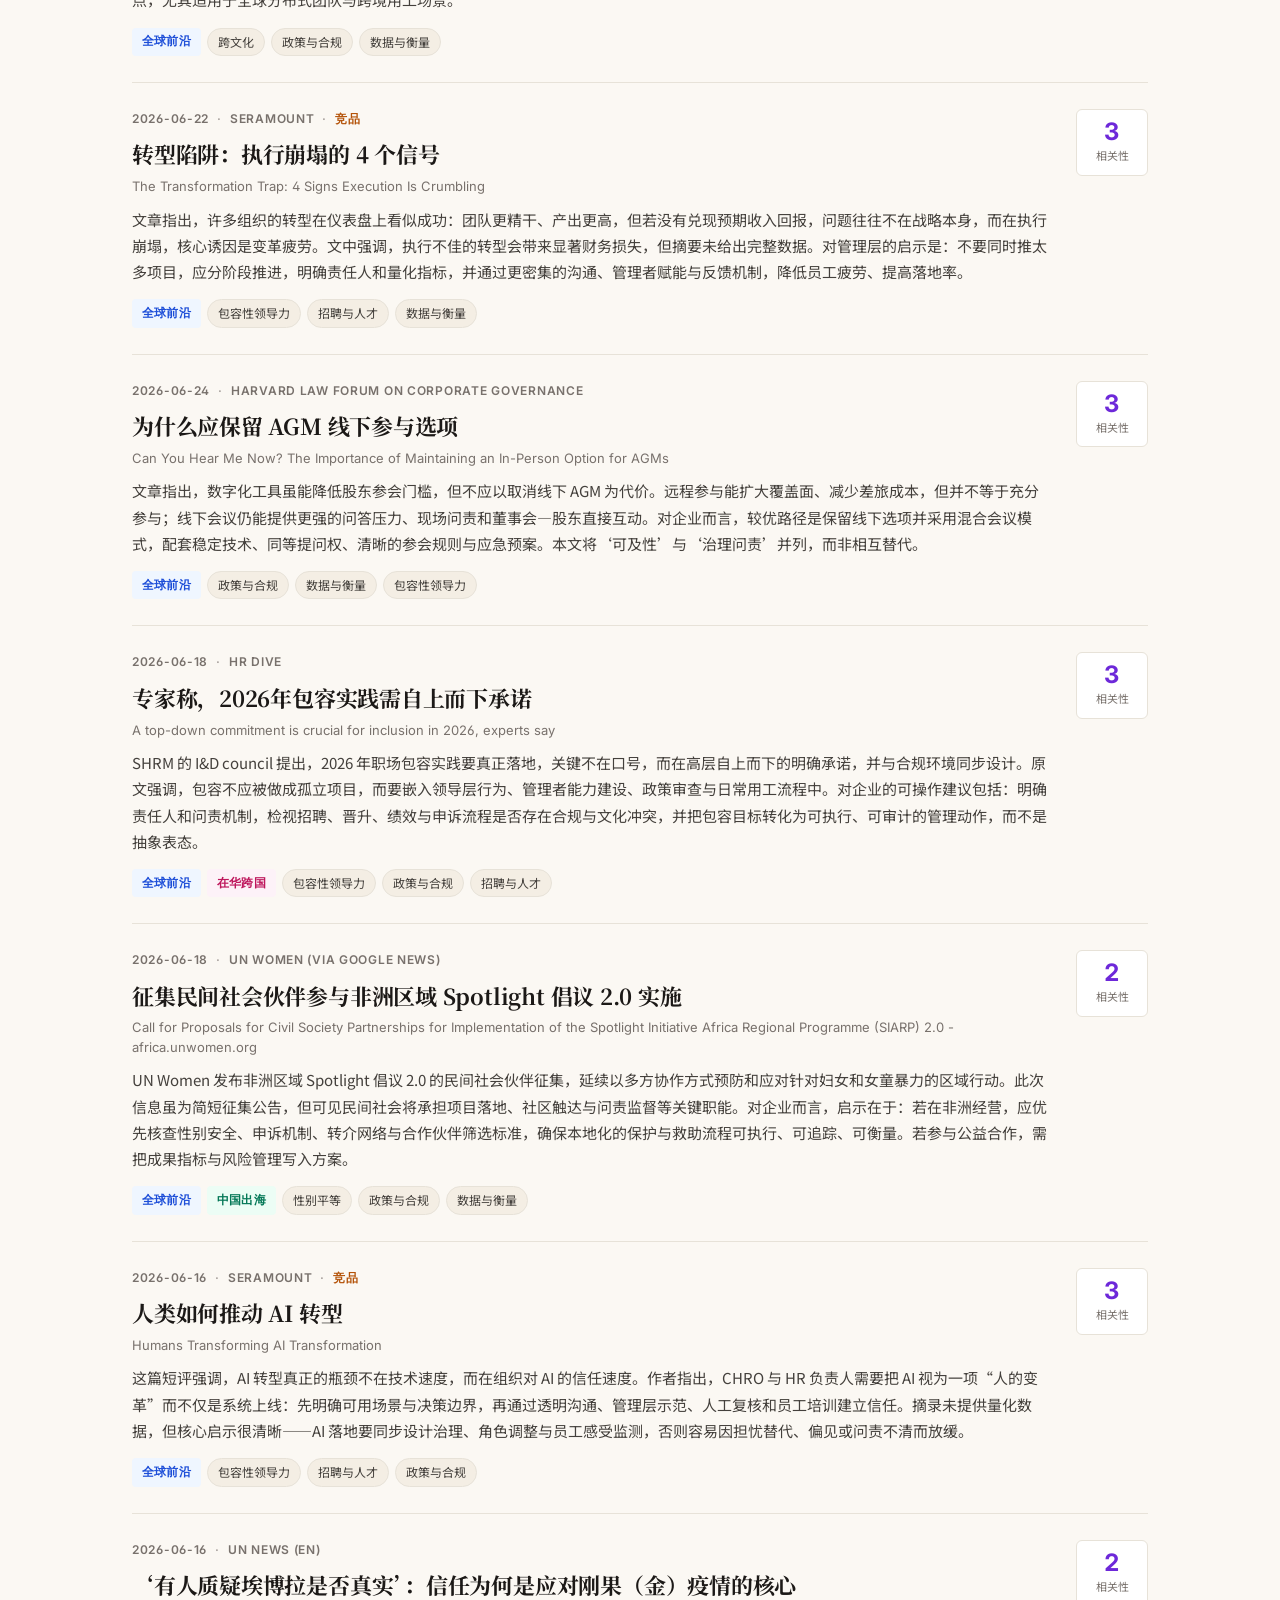
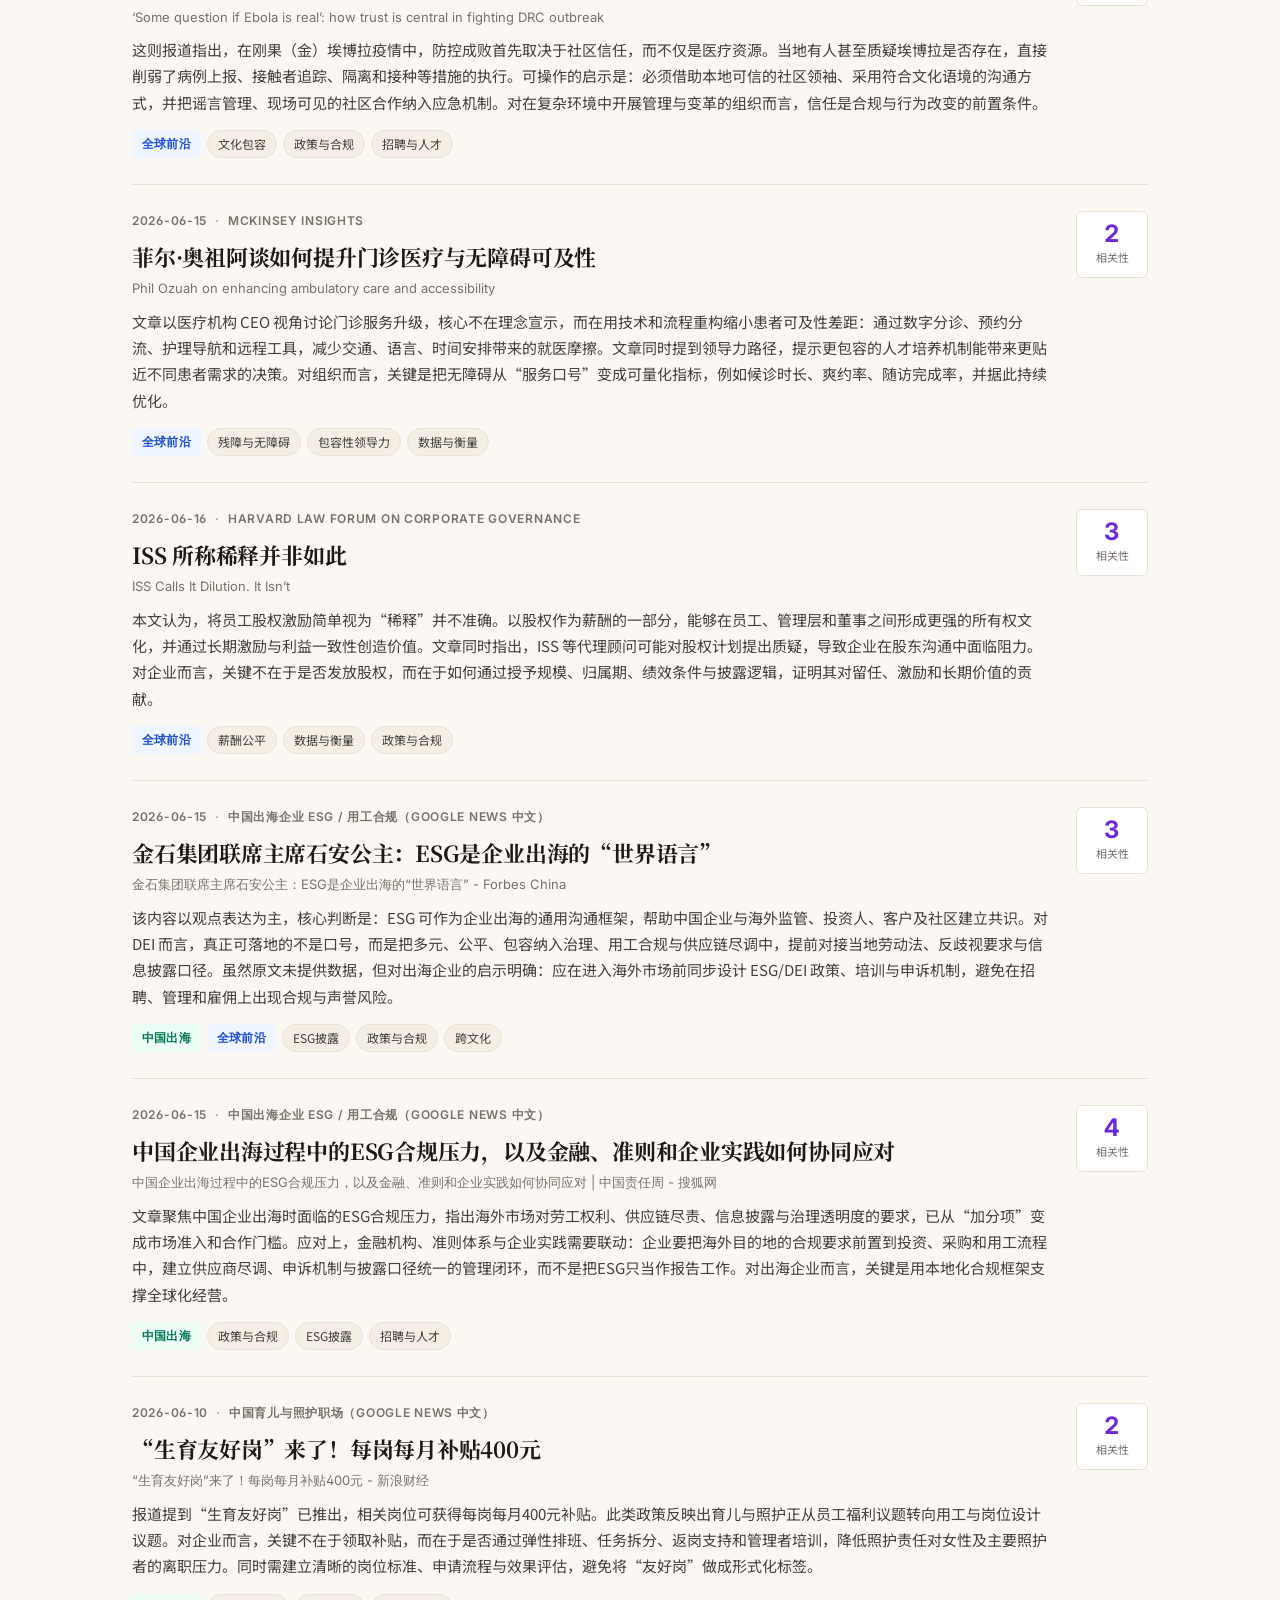
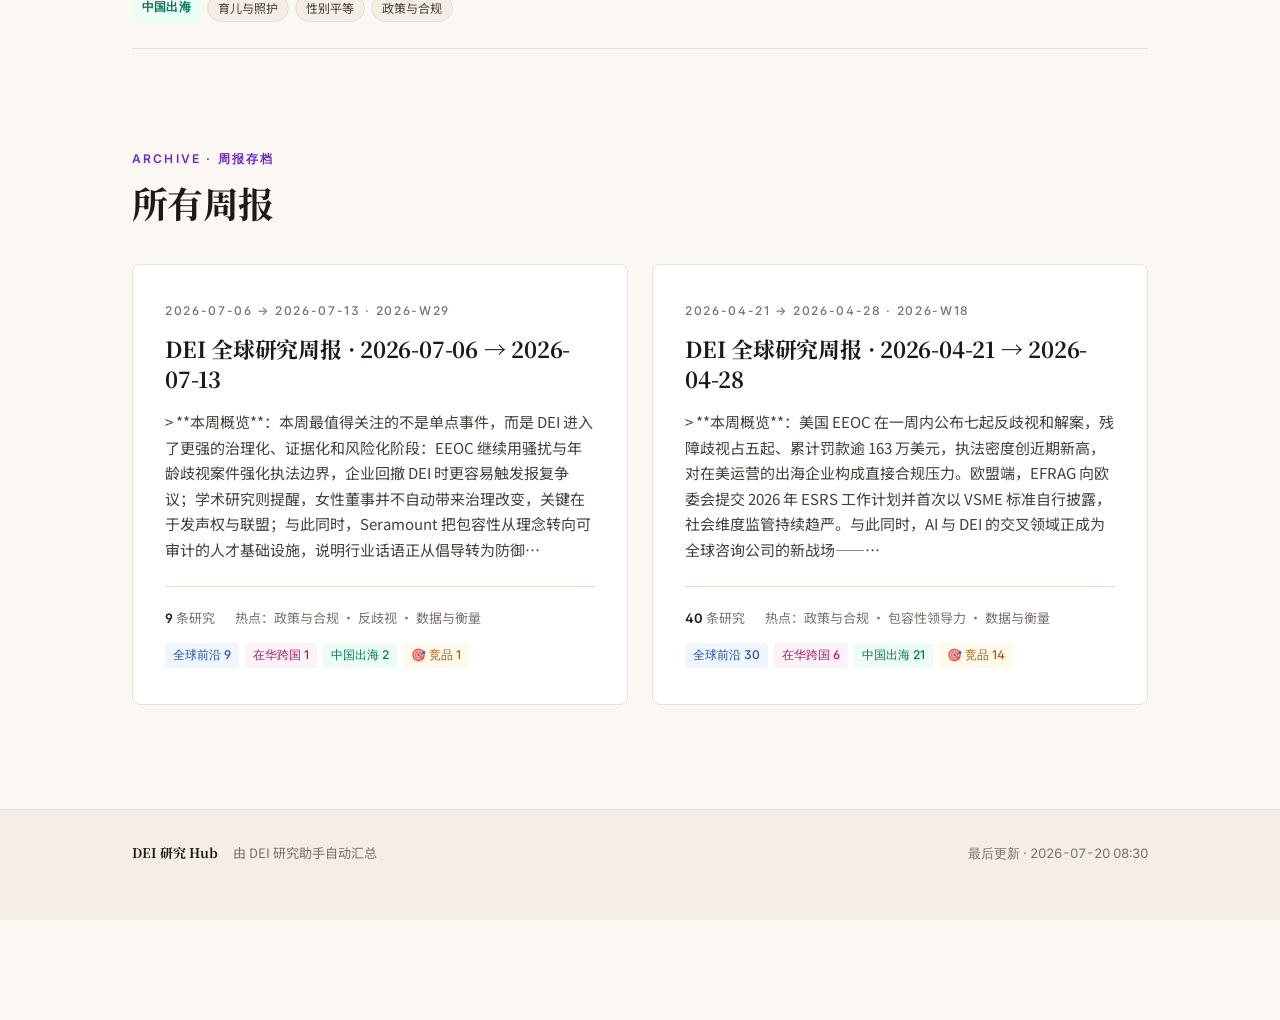
==== commit e1868c1d: "publish: site update 2026-07-20 08:30" ====
--- a/index.html
+++ b/index.html
@@ -1207,7 +1207,7 @@
                     <span class="brand-mini">DEI 研究 Hub</span>
                     <span style="margin-left: 12px;">由 DEI 研究助手自动汇总</span>
                 </div>
-                <div class="font-en">最后更新 · 2026-07-13 08:30</div>
+                <div class="font-en">最后更新 · 2026-07-20 08:30</div>
             </div>
         </div>
     </footer>
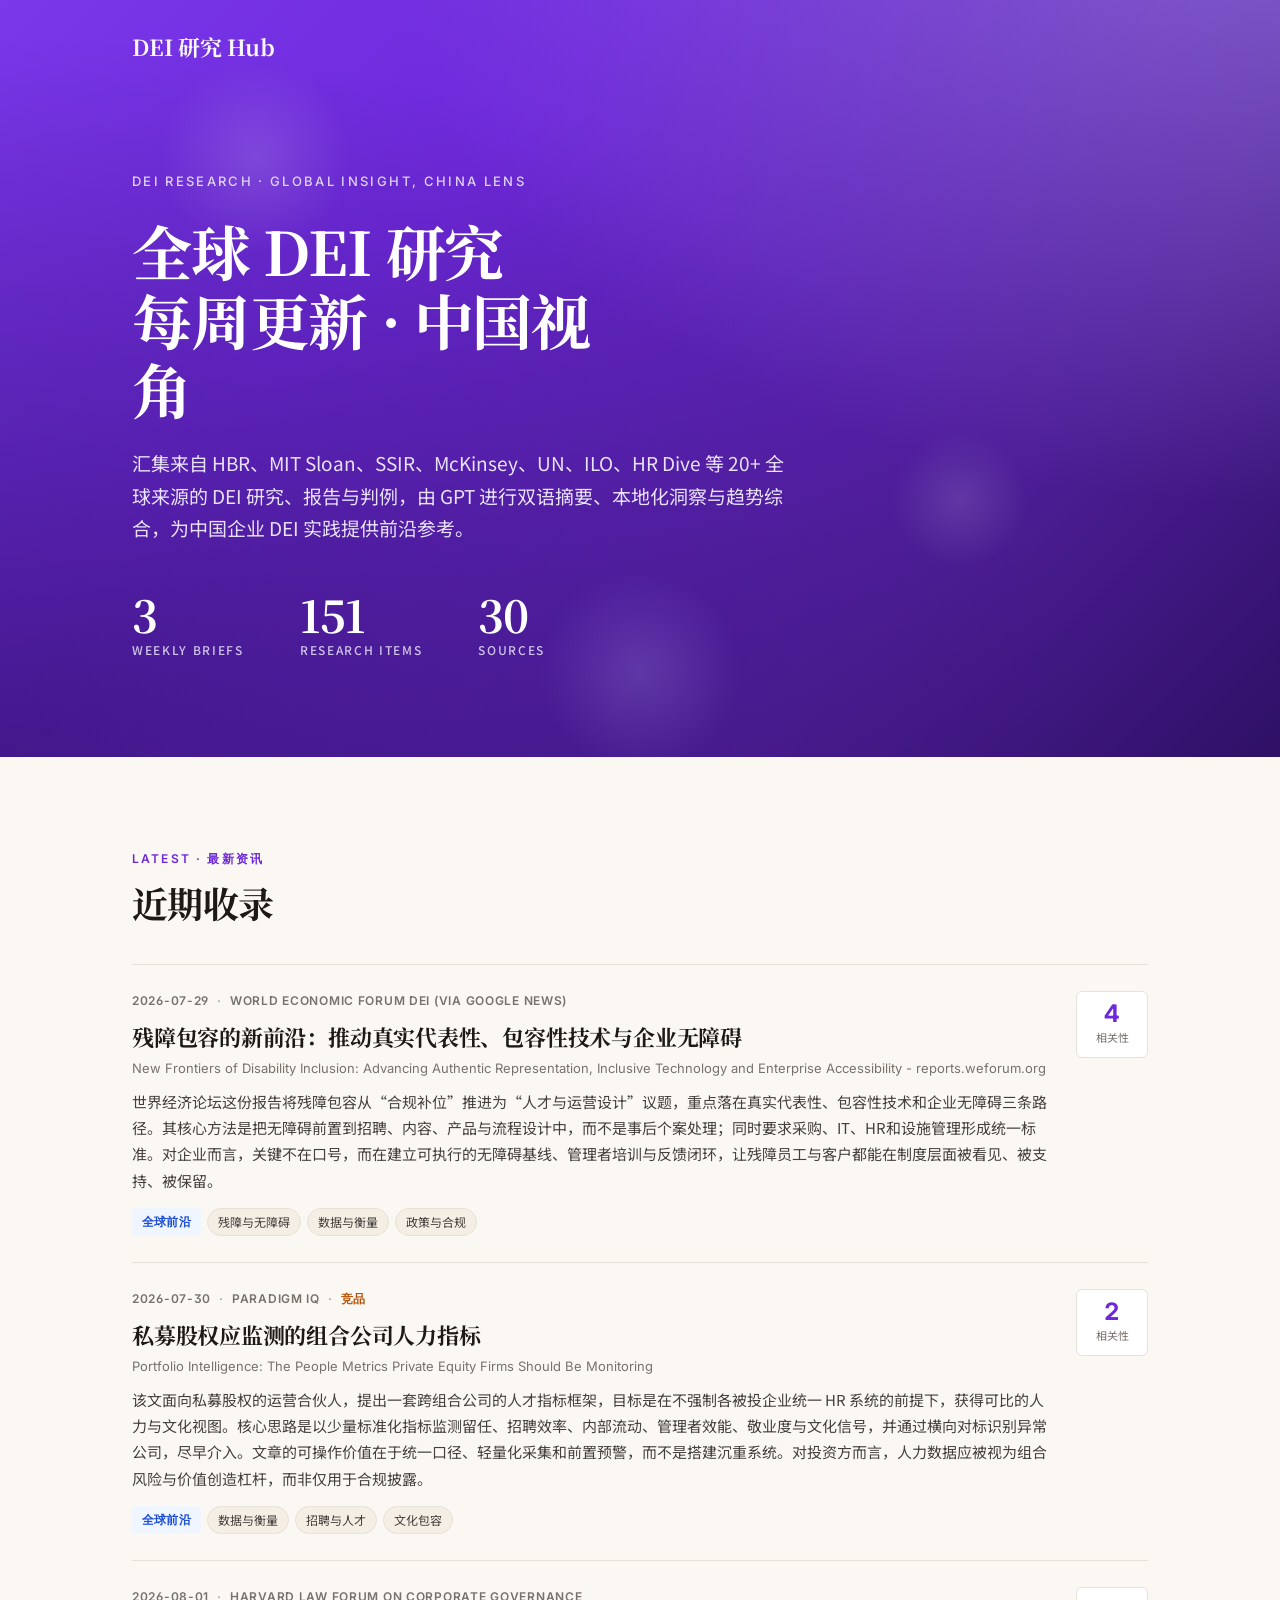
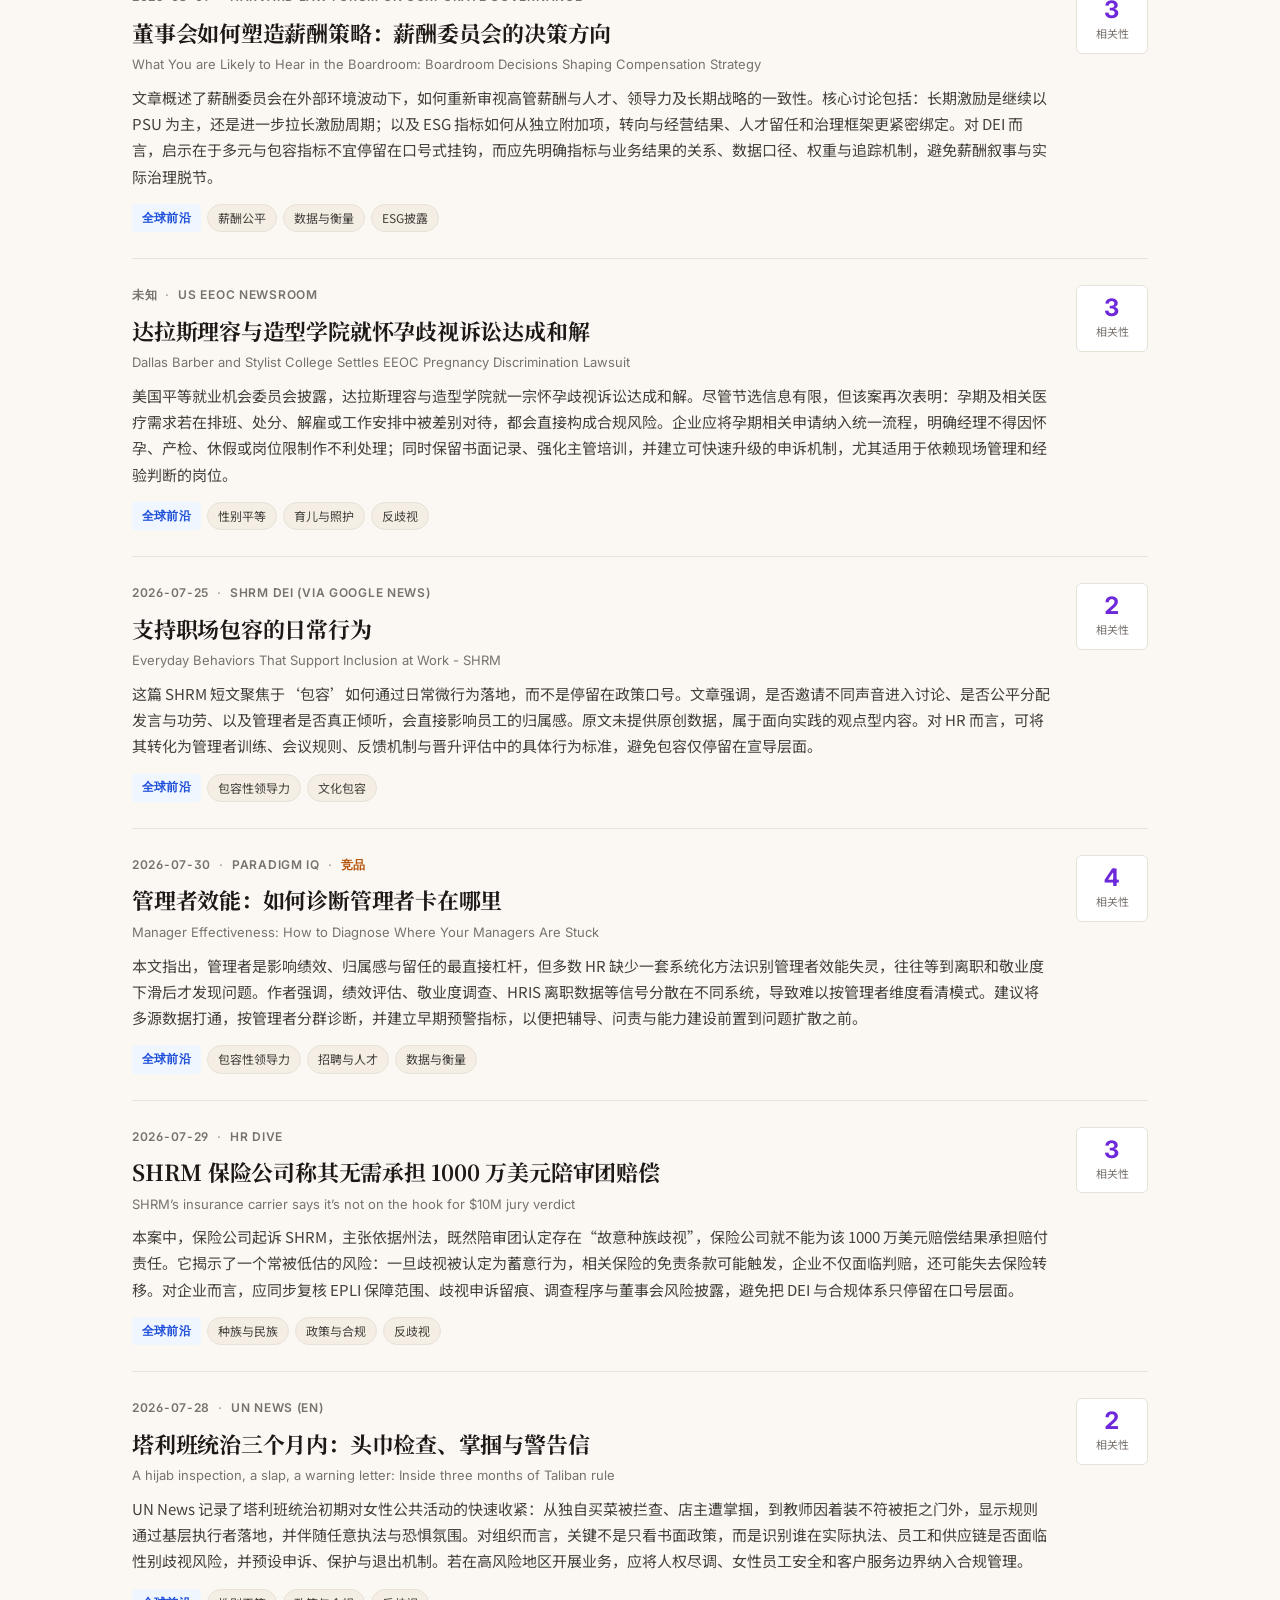
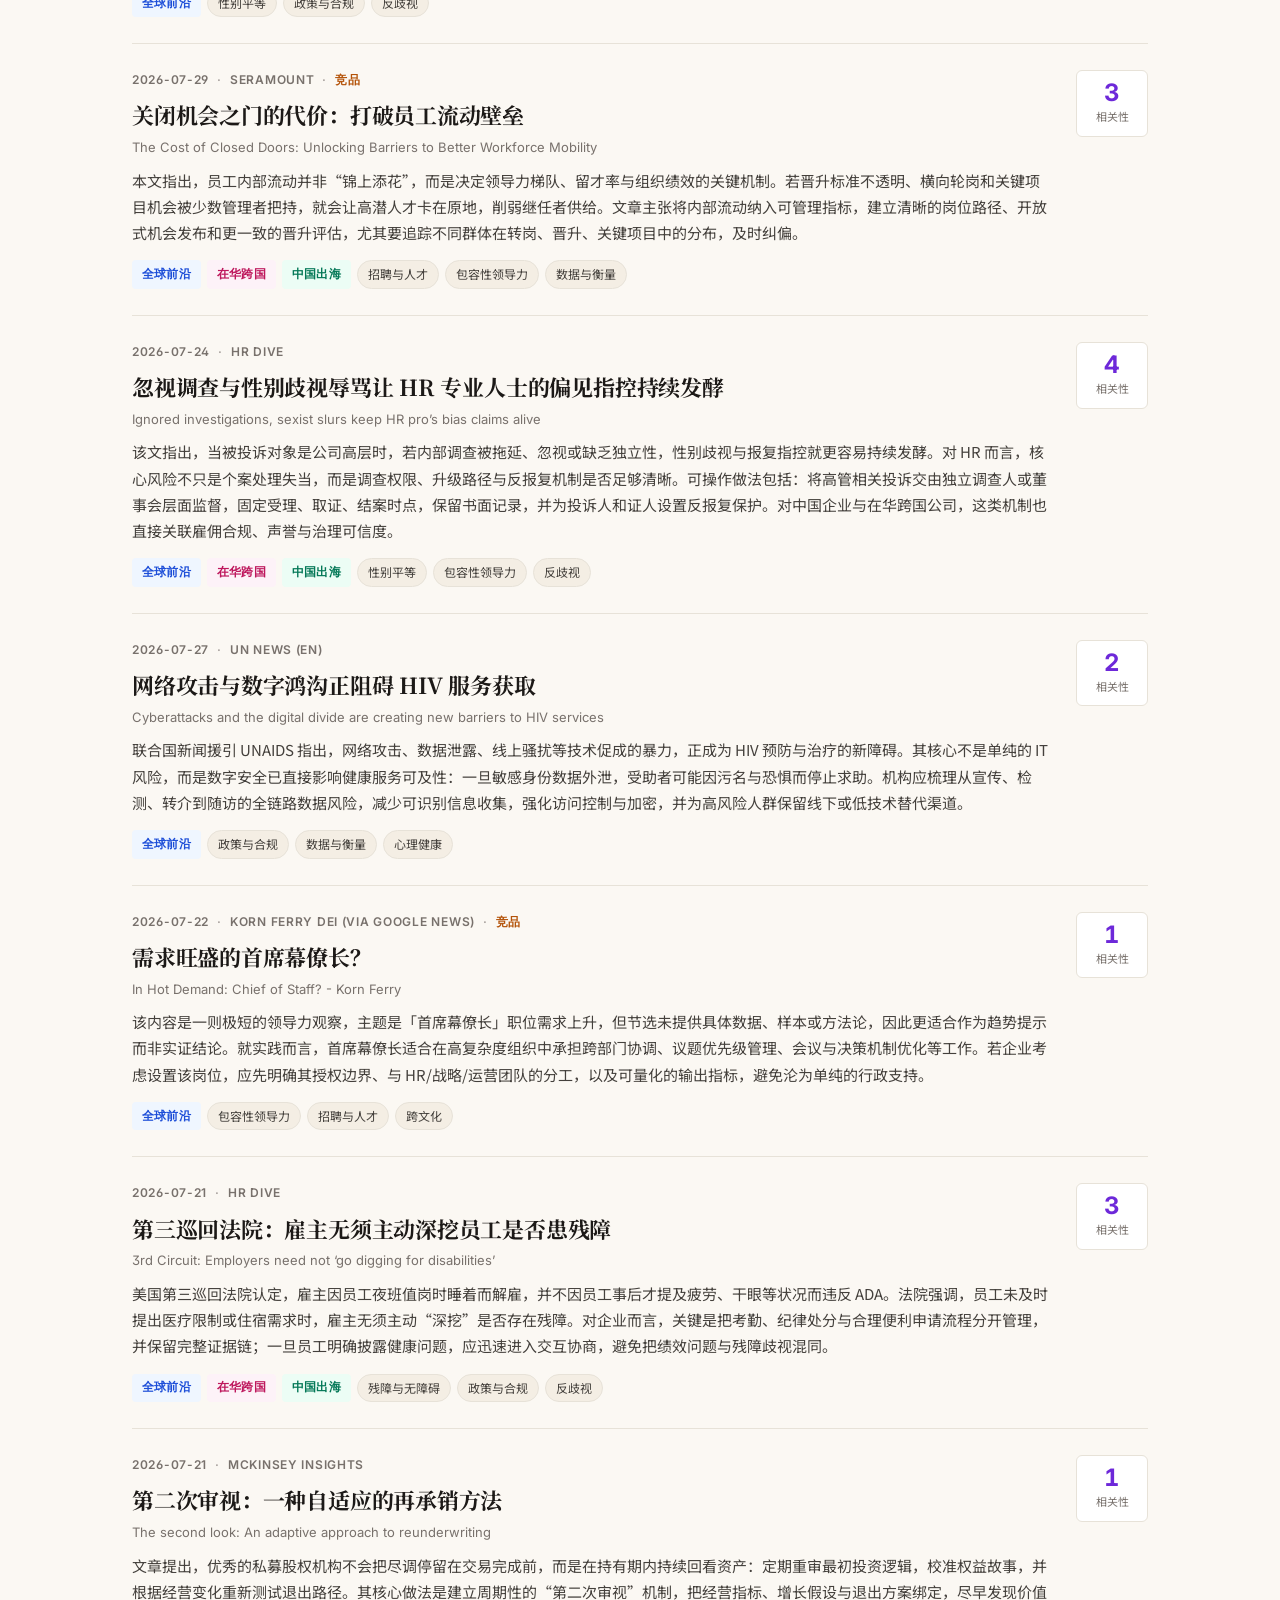
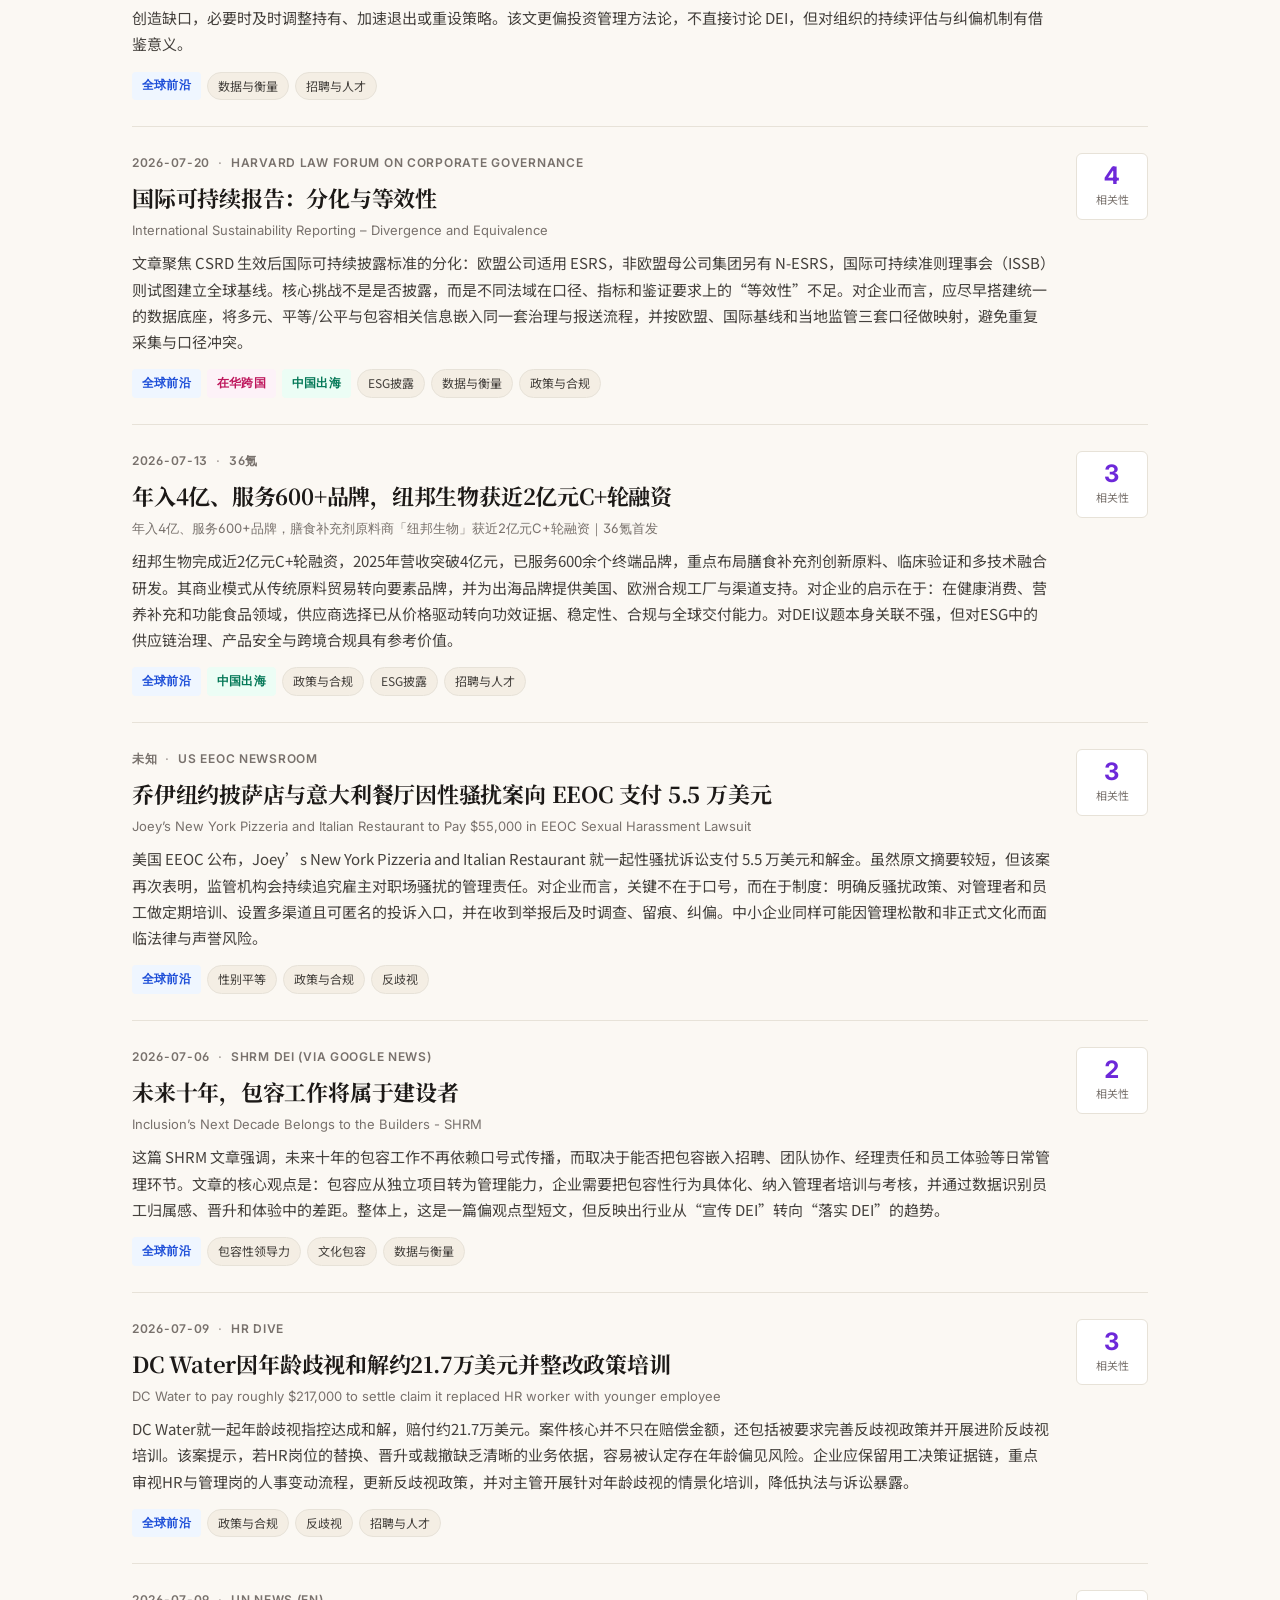
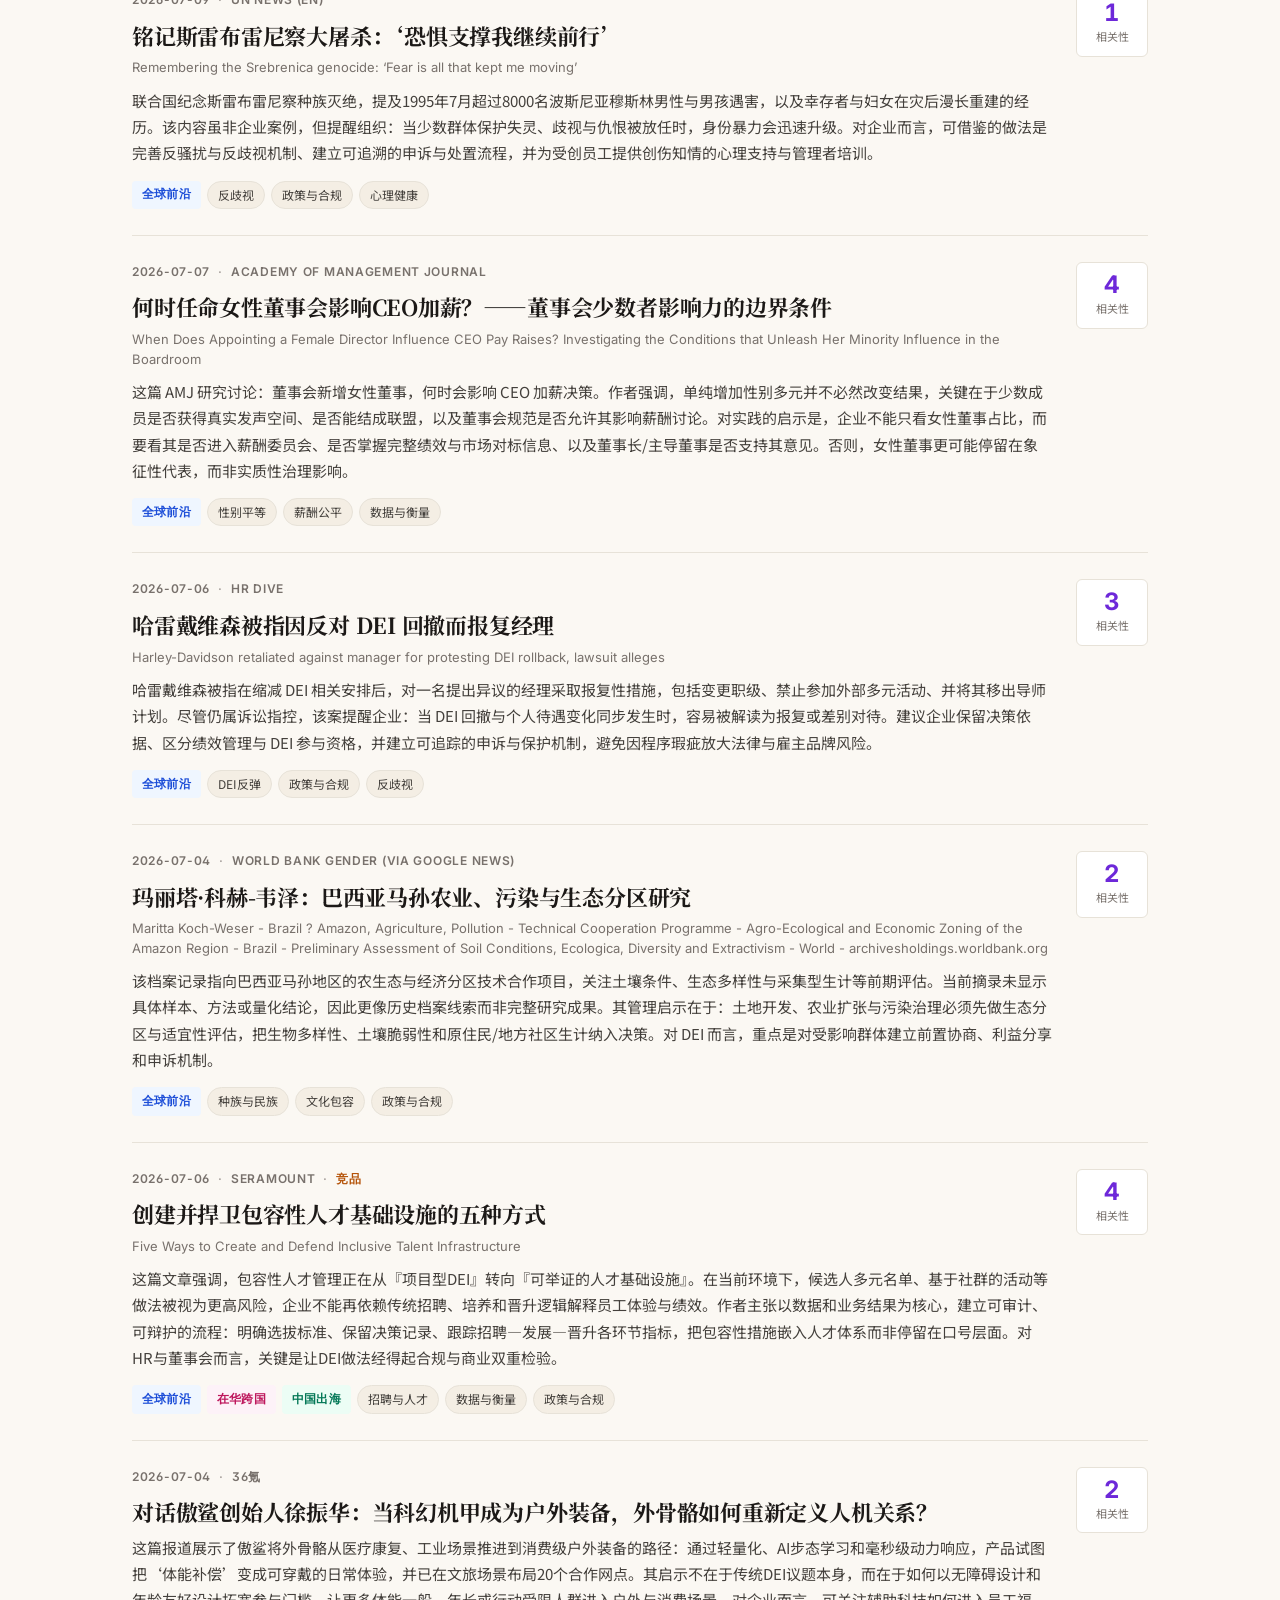
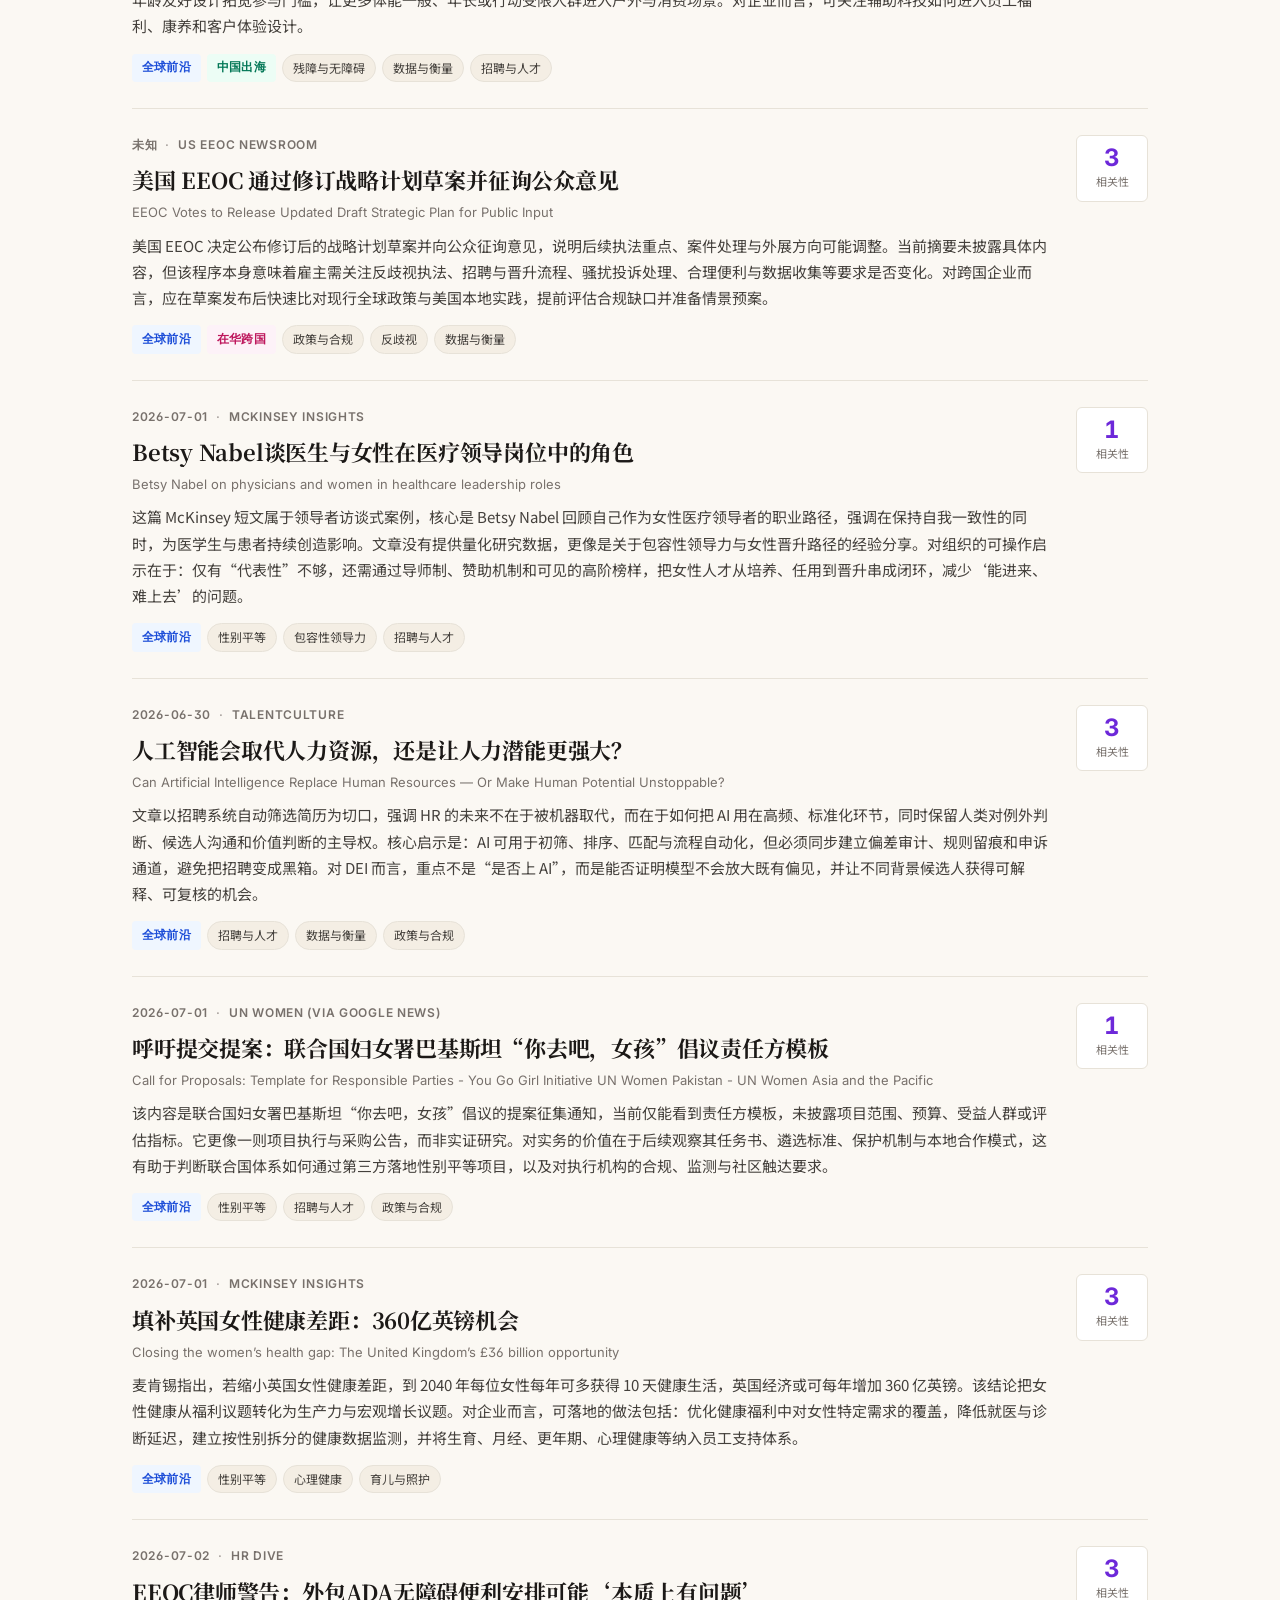
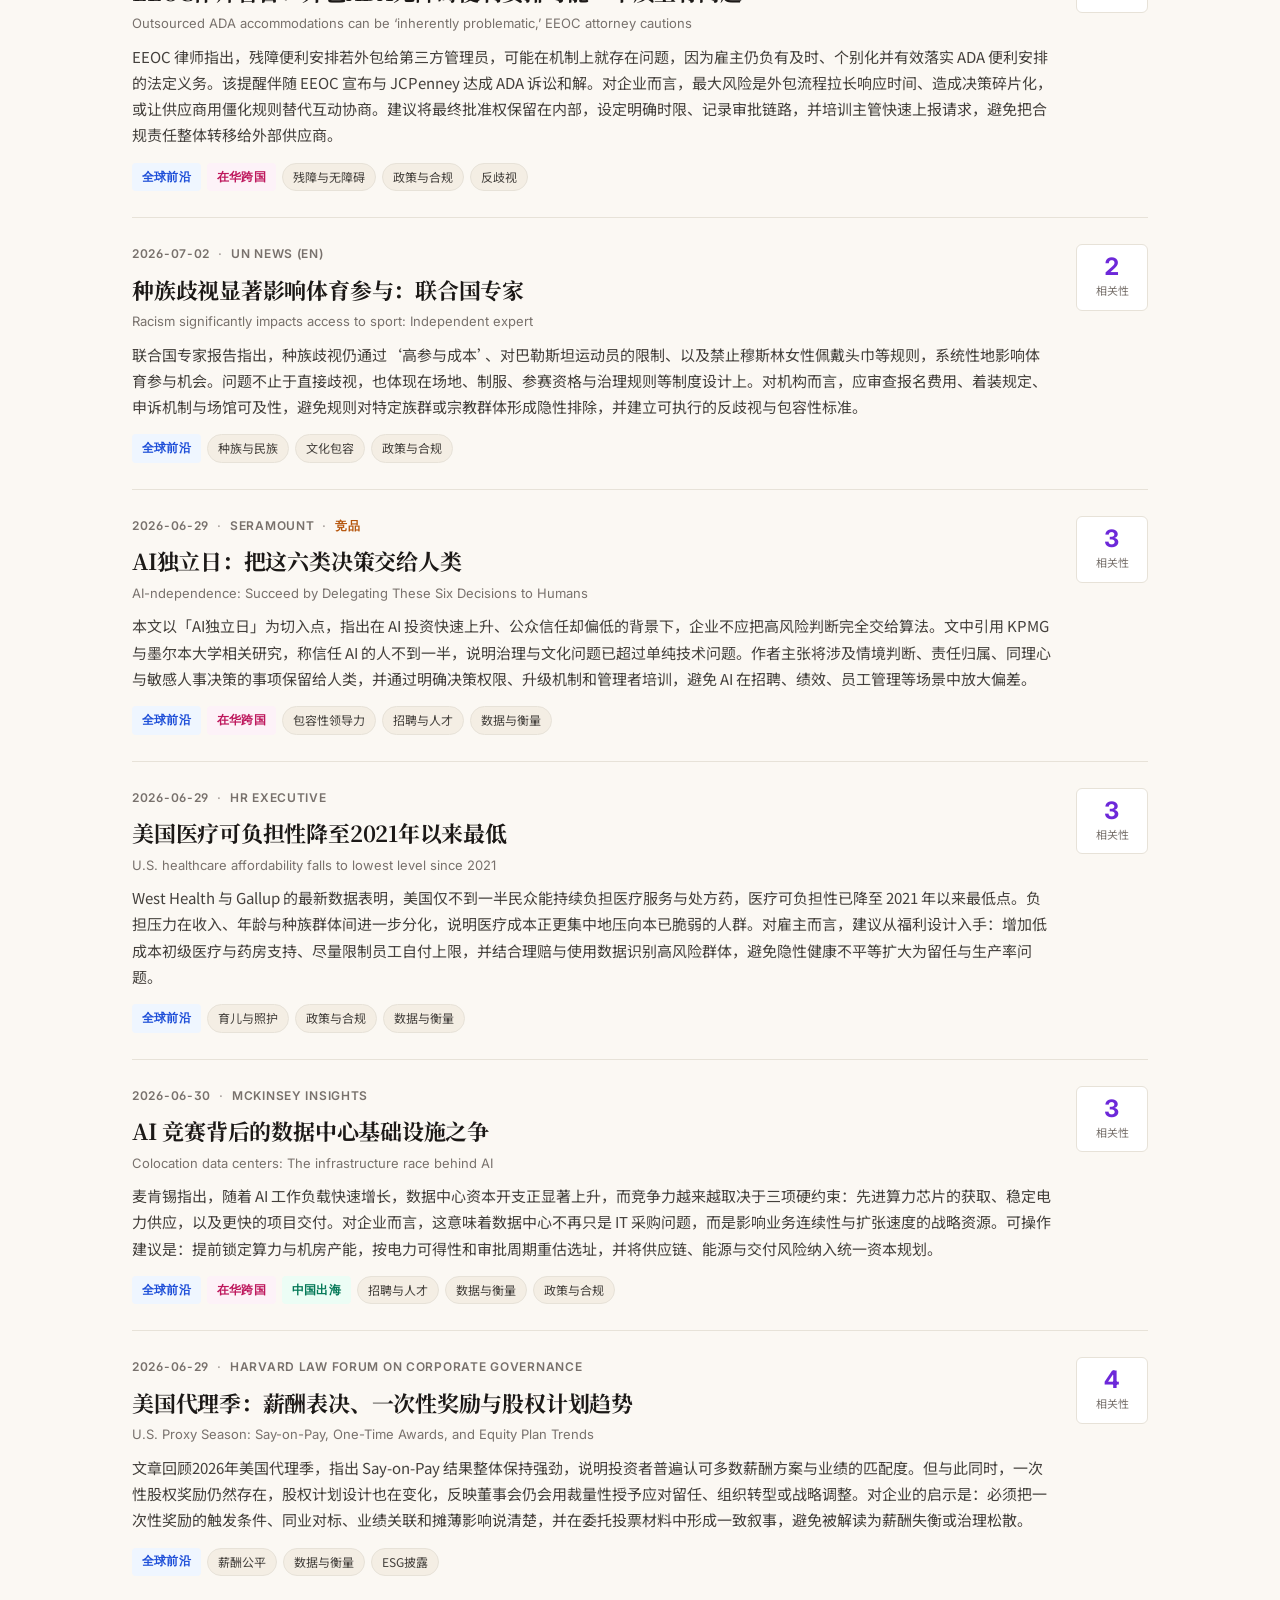
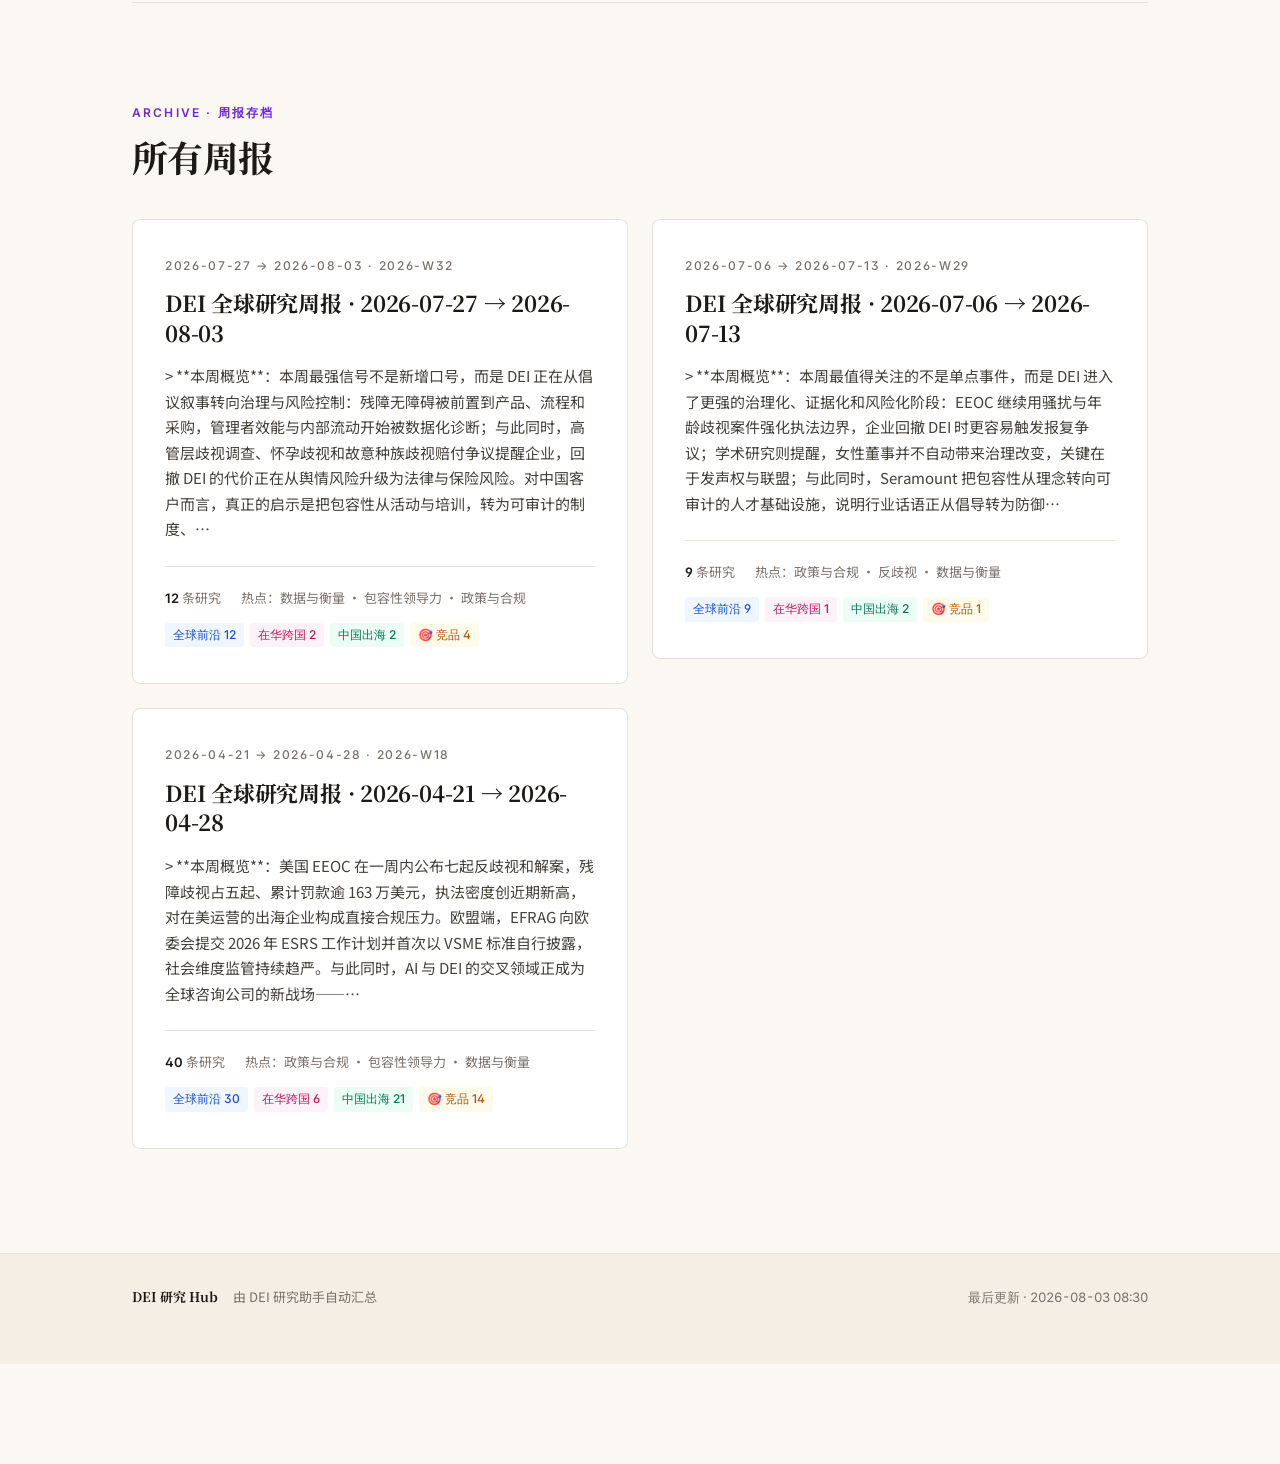
==== commit e35cb804: "publish: site update 2026-08-03 08:30" ====
--- a/index.html
+++ b/index.html
@@ -35,11 +35,11 @@
             </p>
             <div class="stats">
                 <div class="stat">
-                    <span class="stat-value">2</span>
+                    <span class="stat-value">3</span>
                     <span class="stat-label">Weekly Briefs</span>
                 </div>
                 <div class="stat">
-                    <span class="stat-value">136</span>
+                    <span class="stat-value">151</span>
                     <span class="stat-label">Research Items</span>
                 </div>
                 <div class="stat">
@@ -64,6 +64,453 @@
             <article class="latest-item">
                 <div class="latest-main">
                     <div class="latest-meta">
+                        <span>2026-07-29</span>
+                        <span>World Economic Forum DEI (via Google News)</span>
+                        
+                    </div>
+                    <h3><a href="https://reports.weforum.org/docs/WEF_New_Frontiers_of_Disability_2026.pdf" target="_blank" rel="noopener">残障包容的新前沿：推动真实代表性、包容性技术与企业无障碍</a></h3>
+                    <p class="latest-original">New Frontiers of Disability Inclusion: Advancing Authentic Representation, Inclusive Technology and Enterprise Accessibility - reports.weforum.org</p>
+                    <p class="latest-summary">世界经济论坛这份报告将残障包容从“合规补位”推进为“人才与运营设计”议题，重点落在真实代表性、包容性技术和企业无障碍三条路径。其核心方法是把无障碍前置到招聘、内容、产品与流程设计中，而不是事后个案处理；同时要求采购、IT、HR和设施管理形成统一标准。对企业而言，关键不在口号，而在建立可执行的无障碍基线、管理者培训与反馈闭环，让残障员工与客户都能在制度层面被看见、被支持、被保留。</p>
+                    <div class="latest-tags">
+                        
+                        <span class="badge pillar pillar-global">全球前沿</span>
+                        
+                        
+                        <span class="tag">残障与无障碍</span>
+                        
+                        <span class="tag">数据与衡量</span>
+                        
+                        <span class="tag">政策与合规</span>
+                        
+                    </div>
+                </div>
+                <div class="latest-score">
+                    <span class="num">4</span>
+                    <span>相关性</span>
+                </div>
+            </article>
+        
+            <article class="latest-item">
+                <div class="latest-main">
+                    <div class="latest-meta">
+                        <span>2026-07-30</span>
+                        <span>Paradigm IQ</span>
+                        <span class="latest-comp">竞品</span>
+                    </div>
+                    <h3><a href="https://www.paradigmiq.com/blog/cross-portfolio-culture-benchmarking/" target="_blank" rel="noopener">私募股权应监测的组合公司人力指标</a></h3>
+                    <p class="latest-original">Portfolio Intelligence: The People Metrics Private Equity Firms Should Be Monitoring</p>
+                    <p class="latest-summary">该文面向私募股权的运营合伙人，提出一套跨组合公司的人才指标框架，目标是在不强制各被投企业统一 HR 系统的前提下，获得可比的人力与文化视图。核心思路是以少量标准化指标监测留任、招聘效率、内部流动、管理者效能、敬业度与文化信号，并通过横向对标识别异常公司，尽早介入。文章的可操作价值在于统一口径、轻量化采集和前置预警，而不是搭建沉重系统。对投资方而言，人力数据应被视为组合风险与价值创造杠杆，而非仅用于合规披露。</p>
+                    <div class="latest-tags">
+                        
+                        <span class="badge pillar pillar-global">全球前沿</span>
+                        
+                        
+                        <span class="tag">数据与衡量</span>
+                        
+                        <span class="tag">招聘与人才</span>
+                        
+                        <span class="tag">文化包容</span>
+                        
+                    </div>
+                </div>
+                <div class="latest-score">
+                    <span class="num">2</span>
+                    <span>相关性</span>
+                </div>
+            </article>
+        
+            <article class="latest-item">
+                <div class="latest-main">
+                    <div class="latest-meta">
+                        <span>2026-08-01</span>
+                        <span>Harvard Law Forum on Corporate Governance</span>
+                        
+                    </div>
+                    <h3><a href="https://corpgov.law.harvard.edu/2026/08/01/what-you-are-likely-to-hear-in-the-boardroom-boardroom-decisions-shaping-compensation-strategy/?utm_source=rss&amp;utm_medium=rss&amp;utm_campaign=what-you-are-likely-to-hear-in-the-boardroom-boardroom-decisions-shaping-compensation-strategy" target="_blank" rel="noopener">董事会如何塑造薪酬策略：薪酬委员会的决策方向</a></h3>
+                    <p class="latest-original">What You are Likely to Hear in the Boardroom: Boardroom Decisions Shaping Compensation Strategy</p>
+                    <p class="latest-summary">文章概述了薪酬委员会在外部环境波动下，如何重新审视高管薪酬与人才、领导力及长期战略的一致性。核心讨论包括：长期激励是继续以 PSU 为主，还是进一步拉长激励周期；以及 ESG 指标如何从独立附加项，转向与经营结果、人才留任和治理框架更紧密绑定。对 DEI 而言，启示在于多元与包容指标不宜停留在口号式挂钩，而应先明确指标与业务结果的关系、数据口径、权重与追踪机制，避免薪酬叙事与实际治理脱节。</p>
+                    <div class="latest-tags">
+                        
+                        <span class="badge pillar pillar-global">全球前沿</span>
+                        
+                        
+                        <span class="tag">薪酬公平</span>
+                        
+                        <span class="tag">数据与衡量</span>
+                        
+                        <span class="tag">ESG披露</span>
+                        
+                    </div>
+                </div>
+                <div class="latest-score">
+                    <span class="num">3</span>
+                    <span>相关性</span>
+                </div>
+            </article>
+        
+            <article class="latest-item">
+                <div class="latest-main">
+                    <div class="latest-meta">
+                        <span>未知</span>
+                        <span>US EEOC Newsroom</span>
+                        
+                    </div>
+                    <h3><a href="https://www.eeoc.gov/newsroom/dallas-barber-and-stylist-college-settles-eeoc-pregnancy-discrimination-lawsuit" target="_blank" rel="noopener">达拉斯理容与造型学院就怀孕歧视诉讼达成和解</a></h3>
+                    <p class="latest-original">Dallas Barber and Stylist College Settles EEOC Pregnancy Discrimination Lawsuit</p>
+                    <p class="latest-summary">美国平等就业机会委员会披露，达拉斯理容与造型学院就一宗怀孕歧视诉讼达成和解。尽管节选信息有限，但该案再次表明：孕期及相关医疗需求若在排班、处分、解雇或工作安排中被差别对待，都会直接构成合规风险。企业应将孕期相关申请纳入统一流程，明确经理不得因怀孕、产检、休假或岗位限制作不利处理；同时保留书面记录、强化主管培训，并建立可快速升级的申诉机制，尤其适用于依赖现场管理和经验判断的岗位。</p>
+                    <div class="latest-tags">
+                        
+                        <span class="badge pillar pillar-global">全球前沿</span>
+                        
+                        
+                        <span class="tag">性别平等</span>
+                        
+                        <span class="tag">育儿与照护</span>
+                        
+                        <span class="tag">反歧视</span>
+                        
+                    </div>
+                </div>
+                <div class="latest-score">
+                    <span class="num">3</span>
+                    <span>相关性</span>
+                </div>
+            </article>
+        
+            <article class="latest-item">
+                <div class="latest-main">
+                    <div class="latest-meta">
+                        <span>2026-07-25</span>
+                        <span>SHRM DEI (via Google News)</span>
+                        
+                    </div>
+                    <h3><a href="https://www.shrm.org/in/topics-tools/news/blogs/everyday-behaviors-that-support-inclusion-at-work" target="_blank" rel="noopener">支持职场包容的日常行为</a></h3>
+                    <p class="latest-original">Everyday Behaviors That Support Inclusion at Work - SHRM</p>
+                    <p class="latest-summary">这篇 SHRM 短文聚焦于‘包容’如何通过日常微行为落地，而不是停留在政策口号。文章强调，是否邀请不同声音进入讨论、是否公平分配发言与功劳、以及管理者是否真正倾听，会直接影响员工的归属感。原文未提供原创数据，属于面向实践的观点型内容。对 HR 而言，可将其转化为管理者训练、会议规则、反馈机制与晋升评估中的具体行为标准，避免包容仅停留在宣导层面。</p>
+                    <div class="latest-tags">
+                        
+                        <span class="badge pillar pillar-global">全球前沿</span>
+                        
+                        
+                        <span class="tag">包容性领导力</span>
+                        
+                        <span class="tag">文化包容</span>
+                        
+                    </div>
+                </div>
+                <div class="latest-score">
+                    <span class="num">2</span>
+                    <span>相关性</span>
+                </div>
+            </article>
+        
+            <article class="latest-item">
+                <div class="latest-main">
+                    <div class="latest-meta">
+                        <span>2026-07-30</span>
+                        <span>Paradigm IQ</span>
+                        <span class="latest-comp">竞品</span>
+                    </div>
+                    <h3><a href="https://www.paradigmiq.com/blog/manager-effectiveness/" target="_blank" rel="noopener">管理者效能：如何诊断管理者卡在哪里</a></h3>
+                    <p class="latest-original">Manager Effectiveness: How to Diagnose Where Your Managers Are Stuck</p>
+                    <p class="latest-summary">本文指出，管理者是影响绩效、归属感与留任的最直接杠杆，但多数 HR 缺少一套系统化方法识别管理者效能失灵，往往等到离职和敬业度下滑后才发现问题。作者强调，绩效评估、敬业度调查、HRIS 离职数据等信号分散在不同系统，导致难以按管理者维度看清模式。建议将多源数据打通，按管理者分群诊断，并建立早期预警指标，以便把辅导、问责与能力建设前置到问题扩散之前。</p>
+                    <div class="latest-tags">
+                        
+                        <span class="badge pillar pillar-global">全球前沿</span>
+                        
+                        
+                        <span class="tag">包容性领导力</span>
+                        
+                        <span class="tag">招聘与人才</span>
+                        
+                        <span class="tag">数据与衡量</span>
+                        
+                    </div>
+                </div>
+                <div class="latest-score">
+                    <span class="num">4</span>
+                    <span>相关性</span>
+                </div>
+            </article>
+        
+            <article class="latest-item">
+                <div class="latest-main">
+                    <div class="latest-meta">
+                        <span>2026-07-29</span>
+                        <span>HR Dive</span>
+                        
+                    </div>
+                    <h3><a href="https://www.hrdive.com/news/insurance-company-sues-shrm-over-10m-race-bias-award/826513/" target="_blank" rel="noopener">SHRM 保险公司称其无需承担 1000 万美元陪审团赔偿</a></h3>
+                    <p class="latest-original">SHRM’s insurance carrier says it’s not on the hook for $10M jury verdict</p>
+                    <p class="latest-summary">本案中，保险公司起诉 SHRM，主张依据州法，既然陪审团认定存在“故意种族歧视”，保险公司就不能为该 1000 万美元赔偿结果承担赔付责任。它揭示了一个常被低估的风险：一旦歧视被认定为蓄意行为，相关保险的免责条款可能触发，企业不仅面临判赔，还可能失去保险转移。对企业而言，应同步复核 EPLI 保障范围、歧视申诉留痕、调查程序与董事会风险披露，避免把 DEI 与合规体系只停留在口号层面。</p>
+                    <div class="latest-tags">
+                        
+                        <span class="badge pillar pillar-global">全球前沿</span>
+                        
+                        
+                        <span class="tag">种族与民族</span>
+                        
+                        <span class="tag">政策与合规</span>
+                        
+                        <span class="tag">反歧视</span>
+                        
+                    </div>
+                </div>
+                <div class="latest-score">
+                    <span class="num">3</span>
+                    <span>相关性</span>
+                </div>
+            </article>
+        
+            <article class="latest-item">
+                <div class="latest-main">
+                    <div class="latest-meta">
+                        <span>2026-07-28</span>
+                        <span>UN News (en)</span>
+                        
+                    </div>
+                    <h3><a href="https://news.un.org/feed/view/en/story/2026/07/1168039" target="_blank" rel="noopener">塔利班统治三个月内：头巾检查、掌掴与警告信</a></h3>
+                    <p class="latest-original">A hijab inspection, a slap, a warning letter: Inside three months of Taliban rule</p>
+                    <p class="latest-summary">UN News 记录了塔利班统治初期对女性公共活动的快速收紧：从独自买菜被拦查、店主遭掌掴，到教师因着装不符被拒之门外，显示规则通过基层执行者落地，并伴随任意执法与恐惧氛围。对组织而言，关键不是只看书面政策，而是识别谁在实际执法、员工和供应链是否面临性别歧视风险，并预设申诉、保护与退出机制。若在高风险地区开展业务，应将人权尽调、女性员工安全和客户服务边界纳入合规管理。</p>
+                    <div class="latest-tags">
+                        
+                        <span class="badge pillar pillar-global">全球前沿</span>
+                        
+                        
+                        <span class="tag">性别平等</span>
+                        
+                        <span class="tag">政策与合规</span>
+                        
+                        <span class="tag">反歧视</span>
+                        
+                    </div>
+                </div>
+                <div class="latest-score">
+                    <span class="num">2</span>
+                    <span>相关性</span>
+                </div>
+            </article>
+        
+            <article class="latest-item">
+                <div class="latest-main">
+                    <div class="latest-meta">
+                        <span>2026-07-29</span>
+                        <span>Seramount</span>
+                        <span class="latest-comp">竞品</span>
+                    </div>
+                    <h3><a href="https://seramount.com/articles/the-cost-of-closed-doors-unlocking-barriers-to-better-workforce-mobility/" target="_blank" rel="noopener">关闭机会之门的代价：打破员工流动壁垒</a></h3>
+                    <p class="latest-original">The Cost of Closed Doors: Unlocking Barriers to Better Workforce Mobility</p>
+                    <p class="latest-summary">本文指出，员工内部流动并非“锦上添花”，而是决定领导力梯队、留才率与组织绩效的关键机制。若晋升标准不透明、横向轮岗和关键项目机会被少数管理者把持，就会让高潜人才卡在原地，削弱继任者供给。文章主张将内部流动纳入可管理指标，建立清晰的岗位路径、开放式机会发布和更一致的晋升评估，尤其要追踪不同群体在转岗、晋升、关键项目中的分布，及时纠偏。</p>
+                    <div class="latest-tags">
+                        
+                        <span class="badge pillar pillar-global">全球前沿</span>
+                        
+                        <span class="badge pillar pillar-mnc_china">在华跨国</span>
+                        
+                        <span class="badge pillar pillar-china_going_global">中国出海</span>
+                        
+                        
+                        <span class="tag">招聘与人才</span>
+                        
+                        <span class="tag">包容性领导力</span>
+                        
+                        <span class="tag">数据与衡量</span>
+                        
+                    </div>
+                </div>
+                <div class="latest-score">
+                    <span class="num">3</span>
+                    <span>相关性</span>
+                </div>
+            </article>
+        
+            <article class="latest-item">
+                <div class="latest-main">
+                    <div class="latest-meta">
+                        <span>2026-07-24</span>
+                        <span>HR Dive</span>
+                        
+                    </div>
+                    <h3><a href="https://www.hrdive.com/news/ignored-investigations-sexist-slurs-keep-hr-pros-bias-claims-alive/826192/" target="_blank" rel="noopener">忽视调查与性别歧视辱骂让 HR 专业人士的偏见指控持续发酵</a></h3>
+                    <p class="latest-original">Ignored investigations, sexist slurs keep HR pro’s bias claims alive</p>
+                    <p class="latest-summary">该文指出，当被投诉对象是公司高层时，若内部调查被拖延、忽视或缺乏独立性，性别歧视与报复指控就更容易持续发酵。对 HR 而言，核心风险不只是个案处理失当，而是调查权限、升级路径与反报复机制是否足够清晰。可操作做法包括：将高管相关投诉交由独立调查人或董事会层面监督，固定受理、取证、结案时点，保留书面记录，并为投诉人和证人设置反报复保护。对中国企业与在华跨国公司，这类机制也直接关联雇佣合规、声誉与治理可信度。</p>
+                    <div class="latest-tags">
+                        
+                        <span class="badge pillar pillar-global">全球前沿</span>
+                        
+                        <span class="badge pillar pillar-mnc_china">在华跨国</span>
+                        
+                        <span class="badge pillar pillar-china_going_global">中国出海</span>
+                        
+                        
+                        <span class="tag">性别平等</span>
+                        
+                        <span class="tag">包容性领导力</span>
+                        
+                        <span class="tag">反歧视</span>
+                        
+                    </div>
+                </div>
+                <div class="latest-score">
+                    <span class="num">4</span>
+                    <span>相关性</span>
+                </div>
+            </article>
+        
+            <article class="latest-item">
+                <div class="latest-main">
+                    <div class="latest-meta">
+                        <span>2026-07-27</span>
+                        <span>UN News (en)</span>
+                        
+                    </div>
+                    <h3><a href="https://news.un.org/feed/view/en/story/2026/07/1168030" target="_blank" rel="noopener">网络攻击与数字鸿沟正阻碍 HIV 服务获取</a></h3>
+                    <p class="latest-original">Cyberattacks and the digital divide are creating new barriers to HIV services</p>
+                    <p class="latest-summary">联合国新闻援引 UNAIDS 指出，网络攻击、数据泄露、线上骚扰等技术促成的暴力，正成为 HIV 预防与治疗的新障碍。其核心不是单纯的 IT 风险，而是数字安全已直接影响健康服务可及性：一旦敏感身份数据外泄，受助者可能因污名与恐惧而停止求助。机构应梳理从宣传、检测、转介到随访的全链路数据风险，减少可识别信息收集，强化访问控制与加密，并为高风险人群保留线下或低技术替代渠道。</p>
+                    <div class="latest-tags">
+                        
+                        <span class="badge pillar pillar-global">全球前沿</span>
+                        
+                        
+                        <span class="tag">政策与合规</span>
+                        
+                        <span class="tag">数据与衡量</span>
+                        
+                        <span class="tag">心理健康</span>
+                        
+                    </div>
+                </div>
+                <div class="latest-score">
+                    <span class="num">2</span>
+                    <span>相关性</span>
+                </div>
+            </article>
+        
+            <article class="latest-item">
+                <div class="latest-main">
+                    <div class="latest-meta">
+                        <span>2026-07-22</span>
+                        <span>Korn Ferry DEI (via Google News)</span>
+                        <span class="latest-comp">竞品</span>
+                    </div>
+                    <h3><a href="https://www.kornferry.com/insights/this-week-in-leadership/in-hot-demand-chief-of-staff" target="_blank" rel="noopener">需求旺盛的首席幕僚长？</a></h3>
+                    <p class="latest-original">In Hot Demand: Chief of Staff? - Korn Ferry</p>
+                    <p class="latest-summary">该内容是一则极短的领导力观察，主题是「首席幕僚长」职位需求上升，但节选未提供具体数据、样本或方法论，因此更适合作为趋势提示而非实证结论。就实践而言，首席幕僚长适合在高复杂度组织中承担跨部门协调、议题优先级管理、会议与决策机制优化等工作。若企业考虑设置该岗位，应先明确其授权边界、与 HR/战略/运营团队的分工，以及可量化的输出指标，避免沦为单纯的行政支持。</p>
+                    <div class="latest-tags">
+                        
+                        <span class="badge pillar pillar-global">全球前沿</span>
+                        
+                        
+                        <span class="tag">包容性领导力</span>
+                        
+                        <span class="tag">招聘与人才</span>
+                        
+                        <span class="tag">跨文化</span>
+                        
+                    </div>
+                </div>
+                <div class="latest-score">
+                    <span class="num">1</span>
+                    <span>相关性</span>
+                </div>
+            </article>
+        
+            <article class="latest-item">
+                <div class="latest-main">
+                    <div class="latest-meta">
+                        <span>2026-07-21</span>
+                        <span>HR Dive</span>
+                        
+                    </div>
+                    <h3><a href="https://www.hrdive.com/news/3rd-circuit-disability-discrimination-west-penn-allegheny-health-system/825811/" target="_blank" rel="noopener">第三巡回法院：雇主无须主动深挖员工是否患残障</a></h3>
+                    <p class="latest-original">3rd Circuit: Employers need not ‘go digging for disabilities’</p>
+                    <p class="latest-summary">美国第三巡回法院认定，雇主因员工夜班值岗时睡着而解雇，并不因员工事后才提及疲劳、干眼等状况而违反 ADA。法院强调，员工未及时提出医疗限制或住宿需求时，雇主无须主动“深挖”是否存在残障。对企业而言，关键是把考勤、纪律处分与合理便利申请流程分开管理，并保留完整证据链；一旦员工明确披露健康问题，应迅速进入交互协商，避免把绩效问题与残障歧视混同。</p>
+                    <div class="latest-tags">
+                        
+                        <span class="badge pillar pillar-global">全球前沿</span>
+                        
+                        <span class="badge pillar pillar-mnc_china">在华跨国</span>
+                        
+                        <span class="badge pillar pillar-china_going_global">中国出海</span>
+                        
+                        
+                        <span class="tag">残障与无障碍</span>
+                        
+                        <span class="tag">政策与合规</span>
+                        
+                        <span class="tag">反歧视</span>
+                        
+                    </div>
+                </div>
+                <div class="latest-score">
+                    <span class="num">3</span>
+                    <span>相关性</span>
+                </div>
+            </article>
+        
+            <article class="latest-item">
+                <div class="latest-main">
+                    <div class="latest-meta">
+                        <span>2026-07-21</span>
+                        <span>McKinsey Insights</span>
+                        
+                    </div>
+                    <h3><a href="https://www.mckinsey.com/industries/private-capital/our-insights/the-second-look-an-adaptive-approach-to-reunderwriting" target="_blank" rel="noopener">第二次审视：一种自适应的再承销方法</a></h3>
+                    <p class="latest-original">The second look: An adaptive approach to reunderwriting</p>
+                    <p class="latest-summary">文章提出，优秀的私募股权机构不会把尽调停留在交易完成前，而是在持有期内持续回看资产：定期重审最初投资逻辑，校准权益故事，并根据经营变化重新测试退出路径。其核心做法是建立周期性的“第二次审视”机制，把经营指标、增长假设与退出方案绑定，尽早发现价值创造缺口，必要时及时调整持有、加速退出或重设策略。该文更偏投资管理方法论，不直接讨论 DEI，但对组织的持续评估与纠偏机制有借鉴意义。</p>
+                    <div class="latest-tags">
+                        
+                        <span class="badge pillar pillar-global">全球前沿</span>
+                        
+                        
+                        <span class="tag">数据与衡量</span>
+                        
+                        <span class="tag">招聘与人才</span>
+                        
+                    </div>
+                </div>
+                <div class="latest-score">
+                    <span class="num">1</span>
+                    <span>相关性</span>
+                </div>
+            </article>
+        
+            <article class="latest-item">
+                <div class="latest-main">
+                    <div class="latest-meta">
+                        <span>2026-07-20</span>
+                        <span>Harvard Law Forum on Corporate Governance</span>
+                        
+                    </div>
+                    <h3><a href="https://corpgov.law.harvard.edu/2026/07/20/international-sustainability-reporting-divergence-and-equivalence/?utm_source=rss&amp;utm_medium=rss&amp;utm_campaign=international-sustainability-reporting-divergence-and-equivalence" target="_blank" rel="noopener">国际可持续报告：分化与等效性</a></h3>
+                    <p class="latest-original">International Sustainability Reporting – Divergence and Equivalence</p>
+                    <p class="latest-summary">文章聚焦 CSRD 生效后国际可持续披露标准的分化：欧盟公司适用 ESRS，非欧盟母公司集团另有 N-ESRS，国际可持续准则理事会（ISSB）则试图建立全球基线。核心挑战不是是否披露，而是不同法域在口径、指标和鉴证要求上的“等效性”不足。对企业而言，应尽早搭建统一的数据底座，将多元、平等/公平与包容相关信息嵌入同一套治理与报送流程，并按欧盟、国际基线和当地监管三套口径做映射，避免重复采集与口径冲突。</p>
+                    <div class="latest-tags">
+                        
+                        <span class="badge pillar pillar-global">全球前沿</span>
+                        
+                        <span class="badge pillar pillar-mnc_china">在华跨国</span>
+                        
+                        <span class="badge pillar pillar-china_going_global">中国出海</span>
+                        
+                        
+                        <span class="tag">ESG披露</span>
+                        
+                        <span class="tag">数据与衡量</span>
+                        
+                        <span class="tag">政策与合规</span>
+                        
+                    </div>
+                </div>
+                <div class="latest-score">
+                    <span class="num">4</span>
+                    <span>相关性</span>
+                </div>
+            </article>
+        
+            <article class="latest-item">
+                <div class="latest-main">
+                    <div class="latest-meta">
                         <span>2026-07-13</span>
                         <span>36氪</span>
                         
@@ -684,453 +1131,6 @@
                 </div>
                 <div class="latest-score">
                     <span class="num">4</span>
-                    <span>相关性</span>
-                </div>
-            </article>
-        
-            <article class="latest-item">
-                <div class="latest-main">
-                    <div class="latest-meta">
-                        <span>2026-06-27</span>
-                        <span>36氪</span>
-                        
-                    </div>
-                    <h3><a href="https://36kr.com/p/3871109381035011?f=rss" target="_blank" rel="noopener">秋声 | 大秦储能冲港股IPO：锂价山顶囤货亏本三年才清完</a></h3>
-                    <p class="latest-original">秋声 | 大秦储能冲港股IPO：锂价50万山顶囤货血泪史，亏本三年才清完</p>
-                    <p class="latest-summary">大秦数字能源冲刺港股IPO的核心看点，不在于“扭亏”，而在于其业绩高度受锂价周期与欧洲渠道去库存影响。公司曾在碳酸锂高位大量囤货，导致2024年毛利率跌至-19.9%，2025年随着旧存货清完、锂价企稳和海外需求回暖，毛利率回升至23.2%。案例提示：储能企业必须把原材料采购、库存减值、价格联动与海外分销风险纳入董事会级风控，并建立滚动预测与极端情景测试，避免把周期判断失误包装为经营能力问题。</p>
-                    <div class="latest-tags">
-                        
-                        <span class="badge pillar pillar-china_going_global">中国出海</span>
-                        
-                        <span class="badge pillar pillar-global">全球前沿</span>
-                        
-                        
-                        <span class="tag">ESG披露</span>
-                        
-                        <span class="tag">数据与衡量</span>
-                        
-                        <span class="tag">政策与合规</span>
-                        
-                    </div>
-                </div>
-                <div class="latest-score">
-                    <span class="num">4</span>
-                    <span>相关性</span>
-                </div>
-            </article>
-        
-            <article class="latest-item">
-                <div class="latest-main">
-                    <div class="latest-meta">
-                        <span>2026-06-28</span>
-                        <span>36氪</span>
-                        
-                    </div>
-                    <h3><a href="https://36kr.com/p/3873476968272902?f=rss" target="_blank" rel="noopener">8点1氪丨两大存储巨头今日发布大规模投资计划；江淮汽车股价腰斩，章建平9日套现近3亿元；Anthropic Fable 5有望很快恢复访问</a></h3>
-                    
-                    <p class="latest-summary">这则资讯并非直接的 DEI 研究，但反映了 AI 访问管制、算力竞争与产业资本开支上行的宏观环境。对企业 DEI 团队而言，真正值得关注的是：跨境技术协作可能因出口管制和模型访问限制而变化，研发与业务团队需要更清晰的合规边界；同时，算力与硬件投资扩张将加剧科技人才争夺，组织需同步设计更包容的招聘、培养与留才机制。文中未涉及性别、平等或包容政策本身。</p>
-                    <div class="latest-tags">
-                        
-                        <span class="badge pillar pillar-global">全球前沿</span>
-                        
-                        
-                        <span class="tag">政策与合规</span>
-                        
-                        <span class="tag">招聘与人才</span>
-                        
-                        <span class="tag">数据与衡量</span>
-                        
-                    </div>
-                </div>
-                <div class="latest-score">
-                    <span class="num">2</span>
-                    <span>相关性</span>
-                </div>
-            </article>
-        
-            <article class="latest-item">
-                <div class="latest-main">
-                    <div class="latest-meta">
-                        <span>未知</span>
-                        <span>EFRAG (ESRS / CSRD)</span>
-                        
-                    </div>
-                    <h3><a href="https://www.efrag.org/en/news-and-calendar/news/efrag-extends-deadline-for-nesrs-costbenefit-analysis-tender" target="_blank" rel="noopener">EFRAG延长N-ESRS成本效益分析招标截止日期</a></h3>
-                    <p class="latest-original">EFRAG extends deadline for N-ESRS cost-benefit analysis tender</p>
-                    <p class="latest-summary">EFRAG延长N-ESRS成本效益分析招标截止日期，说明欧盟可持续披露标准仍在持续校准阶段，重点围绕实施成本、数据可得性与监管比例原则。尽管该公告本身偏程序性，但它提示企业：ESRS/CSRD相关要求仍可能随成本效益评估而迭代。对受欧盟披露约束或处于欧洲供应链中的企业，建议提前梳理现有数据缺口、内部收集流程与审验准备，评估未来披露负担。</p>
-                    <div class="latest-tags">
-                        
-                        <span class="badge pillar pillar-global">全球前沿</span>
-                        
-                        <span class="badge pillar pillar-mnc_china">在华跨国</span>
-                        
-                        <span class="badge pillar pillar-china_going_global">中国出海</span>
-                        
-                        
-                        <span class="tag">ESG披露</span>
-                        
-                        <span class="tag">数据与衡量</span>
-                        
-                        <span class="tag">政策与合规</span>
-                        
-                    </div>
-                </div>
-                <div class="latest-score">
-                    <span class="num">3</span>
-                    <span>相关性</span>
-                </div>
-            </article>
-        
-            <article class="latest-item">
-                <div class="latest-main">
-                    <div class="latest-meta">
-                        <span>2026-06-21</span>
-                        <span>World Economic Forum DEI (via Google News)</span>
-                        
-                    </div>
-                    <h3><a href="https://www.weforum.org/stories/2026/06/rethink-cross-border-payments-infrastructure-global-inclusion/" target="_blank" rel="noopener">如何将跨境支付重塑为全球包容的基础设施</a></h3>
-                    <p class="latest-original">How we can rethink cross-border payments as infrastructure for global inclusion - The World Economic Forum</p>
-                    <p class="latest-summary">世界经济论坛这篇文章将跨境支付视为「全球包容」的基础设施，而不只是降本提效工具。其核心问题是：高费率、到账慢、汇兑不透明和合规割裂，会把中小企业、移民劳动者、女性创业者及新兴市场主体挡在正式金融体系之外。可操作方向包括：降低交易成本、提升不同支付网络的互联互通、用更比例化的合规设计减少误伤。对企业而言，跨境薪酬、报销与汇款流程本身就是多元、公平、包容与归属感的落地点，尤其适用于全球分布式团队与跨境用工场景。</p>
-                    <div class="latest-tags">
-                        
-                        <span class="badge pillar pillar-global">全球前沿</span>
-                        
-                        
-                        <span class="tag">跨文化</span>
-                        
-                        <span class="tag">政策与合规</span>
-                        
-                        <span class="tag">数据与衡量</span>
-                        
-                    </div>
-                </div>
-                <div class="latest-score">
-                    <span class="num">3</span>
-                    <span>相关性</span>
-                </div>
-            </article>
-        
-            <article class="latest-item">
-                <div class="latest-main">
-                    <div class="latest-meta">
-                        <span>2026-06-22</span>
-                        <span>Seramount</span>
-                        <span class="latest-comp">竞品</span>
-                    </div>
-                    <h3><a href="https://seramount.com/articles/the-transformation-trap-4-signs-execution-is-crumbling/" target="_blank" rel="noopener">转型陷阱：执行崩塌的 4 个信号</a></h3>
-                    <p class="latest-original">The Transformation Trap: 4 Signs Execution Is Crumbling</p>
-                    <p class="latest-summary">文章指出，许多组织的转型在仪表盘上看似成功：团队更精干、产出更高，但若没有兑现预期收入回报，问题往往不在战略本身，而在执行崩塌，核心诱因是变革疲劳。文中强调，执行不佳的转型会带来显著财务损失，但摘要未给出完整数据。对管理层的启示是：不要同时推太多项目，应分阶段推进，明确责任人和量化指标，并通过更密集的沟通、管理者赋能与反馈机制，降低员工疲劳、提高落地率。</p>
-                    <div class="latest-tags">
-                        
-                        <span class="badge pillar pillar-global">全球前沿</span>
-                        
-                        
-                        <span class="tag">包容性领导力</span>
-                        
-                        <span class="tag">招聘与人才</span>
-                        
-                        <span class="tag">数据与衡量</span>
-                        
-                    </div>
-                </div>
-                <div class="latest-score">
-                    <span class="num">3</span>
-                    <span>相关性</span>
-                </div>
-            </article>
-        
-            <article class="latest-item">
-                <div class="latest-main">
-                    <div class="latest-meta">
-                        <span>2026-06-24</span>
-                        <span>Harvard Law Forum on Corporate Governance</span>
-                        
-                    </div>
-                    <h3><a href="https://corpgov.law.harvard.edu/2026/06/24/can-you-hear-me-now-the-importance-of-maintaining-an-in-person-option-for-agms/?utm_source=rss&amp;utm_medium=rss&amp;utm_campaign=can-you-hear-me-now-the-importance-of-maintaining-an-in-person-option-for-agms" target="_blank" rel="noopener">为什么应保留 AGM 线下参与选项</a></h3>
-                    <p class="latest-original">Can You Hear Me Now? The Importance of Maintaining an In-Person Option for AGMs</p>
-                    <p class="latest-summary">文章指出，数字化工具虽能降低股东参会门槛，但不应以取消线下 AGM 为代价。远程参与能扩大覆盖面、减少差旅成本，但并不等于充分参与；线下会议仍能提供更强的问答压力、现场问责和董事会—股东直接互动。对企业而言，较优路径是保留线下选项并采用混合会议模式，配套稳定技术、同等提问权、清晰的参会规则与应急预案。本文将‘可及性’与‘治理问责’并列，而非相互替代。</p>
-                    <div class="latest-tags">
-                        
-                        <span class="badge pillar pillar-global">全球前沿</span>
-                        
-                        
-                        <span class="tag">政策与合规</span>
-                        
-                        <span class="tag">数据与衡量</span>
-                        
-                        <span class="tag">包容性领导力</span>
-                        
-                    </div>
-                </div>
-                <div class="latest-score">
-                    <span class="num">3</span>
-                    <span>相关性</span>
-                </div>
-            </article>
-        
-            <article class="latest-item">
-                <div class="latest-main">
-                    <div class="latest-meta">
-                        <span>2026-06-18</span>
-                        <span>HR Dive</span>
-                        
-                    </div>
-                    <h3><a href="https://www.hrdive.com/news/top-down-leadership-crucial-to-implementing-inclusion-in-the-new-work-landscape/823258/" target="_blank" rel="noopener">专家称，2026年包容实践需自上而下承诺</a></h3>
-                    <p class="latest-original">A top-down commitment is crucial for inclusion in 2026, experts say</p>
-                    <p class="latest-summary">SHRM 的 I&amp;D council 提出，2026 年职场包容实践要真正落地，关键不在口号，而在高层自上而下的明确承诺，并与合规环境同步设计。原文强调，包容不应被做成孤立项目，而要嵌入领导层行为、管理者能力建设、政策审查与日常用工流程中。对企业的可操作建议包括：明确责任人和问责机制，检视招聘、晋升、绩效与申诉流程是否存在合规与文化冲突，并把包容目标转化为可执行、可审计的管理动作，而不是抽象表态。</p>
-                    <div class="latest-tags">
-                        
-                        <span class="badge pillar pillar-global">全球前沿</span>
-                        
-                        <span class="badge pillar pillar-mnc_china">在华跨国</span>
-                        
-                        
-                        <span class="tag">包容性领导力</span>
-                        
-                        <span class="tag">政策与合规</span>
-                        
-                        <span class="tag">招聘与人才</span>
-                        
-                    </div>
-                </div>
-                <div class="latest-score">
-                    <span class="num">3</span>
-                    <span>相关性</span>
-                </div>
-            </article>
-        
-            <article class="latest-item">
-                <div class="latest-main">
-                    <div class="latest-meta">
-                        <span>2026-06-18</span>
-                        <span>UN Women (via Google News)</span>
-                        
-                    </div>
-                    <h3><a href="https://africa.unwomen.org/en/programme-implementation/2026/06/call-for-proposals-for-civil-society-partnerships-for-implementation-of-the-spotlight-initiative-africa-regional-programme-siarp-20" target="_blank" rel="noopener">征集民间社会伙伴参与非洲区域 Spotlight 倡议 2.0 实施</a></h3>
-                    <p class="latest-original">Call for Proposals for Civil Society Partnerships for Implementation of the Spotlight Initiative Africa Regional Programme (SIARP) 2.0 - africa.unwomen.org</p>
-                    <p class="latest-summary">UN Women 发布非洲区域 Spotlight 倡议 2.0 的民间社会伙伴征集，延续以多方协作方式预防和应对针对妇女和女童暴力的区域行动。此次信息虽为简短征集公告，但可见民间社会将承担项目落地、社区触达与问责监督等关键职能。对企业而言，启示在于：若在非洲经营，应优先核查性别安全、申诉机制、转介网络与合作伙伴筛选标准，确保本地化的保护与救助流程可执行、可追踪、可衡量。若参与公益合作，需把成果指标与风险管理写入方案。</p>
-                    <div class="latest-tags">
-                        
-                        <span class="badge pillar pillar-global">全球前沿</span>
-                        
-                        <span class="badge pillar pillar-china_going_global">中国出海</span>
-                        
-                        
-                        <span class="tag">性别平等</span>
-                        
-                        <span class="tag">政策与合规</span>
-                        
-                        <span class="tag">数据与衡量</span>
-                        
-                    </div>
-                </div>
-                <div class="latest-score">
-                    <span class="num">2</span>
-                    <span>相关性</span>
-                </div>
-            </article>
-        
-            <article class="latest-item">
-                <div class="latest-main">
-                    <div class="latest-meta">
-                        <span>2026-06-16</span>
-                        <span>Seramount</span>
-                        <span class="latest-comp">竞品</span>
-                    </div>
-                    <h3><a href="https://seramount.com/articles/humans-transforming-ai-transformation/" target="_blank" rel="noopener">人类如何推动 AI 转型</a></h3>
-                    <p class="latest-original">Humans Transforming AI Transformation</p>
-                    <p class="latest-summary">这篇短评强调，AI 转型真正的瓶颈不在技术速度，而在组织对 AI 的信任速度。作者指出，CHRO 与 HR 负责人需要把 AI 视为一项“人的变革”而不仅是系统上线：先明确可用场景与决策边界，再通过透明沟通、管理层示范、人工复核和员工培训建立信任。摘录未提供量化数据，但核心启示很清晰——AI 落地要同步设计治理、角色调整与员工感受监测，否则容易因担忧替代、偏见或问责不清而放缓。</p>
-                    <div class="latest-tags">
-                        
-                        <span class="badge pillar pillar-global">全球前沿</span>
-                        
-                        
-                        <span class="tag">包容性领导力</span>
-                        
-                        <span class="tag">招聘与人才</span>
-                        
-                        <span class="tag">政策与合规</span>
-                        
-                    </div>
-                </div>
-                <div class="latest-score">
-                    <span class="num">3</span>
-                    <span>相关性</span>
-                </div>
-            </article>
-        
-            <article class="latest-item">
-                <div class="latest-main">
-                    <div class="latest-meta">
-                        <span>2026-06-16</span>
-                        <span>UN News (en)</span>
-                        
-                    </div>
-                    <h3><a href="https://news.un.org/feed/view/en/story/2026/06/1167725" target="_blank" rel="noopener">‘有人质疑埃博拉是否真实’：信任为何是应对刚果（金）疫情的核心</a></h3>
-                    <p class="latest-original">‘Some question if Ebola is real’: how trust is central in fighting DRC outbreak</p>
-                    <p class="latest-summary">这则报道指出，在刚果（金）埃博拉疫情中，防控成败首先取决于社区信任，而不仅是医疗资源。当地有人甚至质疑埃博拉是否存在，直接削弱了病例上报、接触者追踪、隔离和接种等措施的执行。可操作的启示是：必须借助本地可信的社区领袖、采用符合文化语境的沟通方式，并把谣言管理、现场可见的社区合作纳入应急机制。对在复杂环境中开展管理与变革的组织而言，信任是合规与行为改变的前置条件。</p>
-                    <div class="latest-tags">
-                        
-                        <span class="badge pillar pillar-global">全球前沿</span>
-                        
-                        
-                        <span class="tag">文化包容</span>
-                        
-                        <span class="tag">政策与合规</span>
-                        
-                        <span class="tag">招聘与人才</span>
-                        
-                    </div>
-                </div>
-                <div class="latest-score">
-                    <span class="num">2</span>
-                    <span>相关性</span>
-                </div>
-            </article>
-        
-            <article class="latest-item">
-                <div class="latest-main">
-                    <div class="latest-meta">
-                        <span>2026-06-15</span>
-                        <span>McKinsey Insights</span>
-                        
-                    </div>
-                    <h3><a href="https://www.mckinsey.com/industries/healthcare/our-insights/phil-ozuah-on-enhancing-ambulatory-care-and-accessibility" target="_blank" rel="noopener">菲尔·奥祖阿谈如何提升门诊医疗与无障碍可及性</a></h3>
-                    <p class="latest-original">Phil Ozuah on enhancing ambulatory care and accessibility</p>
-                    <p class="latest-summary">文章以医疗机构 CEO 视角讨论门诊服务升级，核心不在理念宣示，而在用技术和流程重构缩小患者可及性差距：通过数字分诊、预约分流、护理导航和远程工具，减少交通、语言、时间安排带来的就医摩擦。文章同时提到领导力路径，提示更包容的人才培养机制能带来更贴近不同患者需求的决策。对组织而言，关键是把无障碍从“服务口号”变成可量化指标，例如候诊时长、爽约率、随访完成率，并据此持续优化。</p>
-                    <div class="latest-tags">
-                        
-                        <span class="badge pillar pillar-global">全球前沿</span>
-                        
-                        
-                        <span class="tag">残障与无障碍</span>
-                        
-                        <span class="tag">包容性领导力</span>
-                        
-                        <span class="tag">数据与衡量</span>
-                        
-                    </div>
-                </div>
-                <div class="latest-score">
-                    <span class="num">2</span>
-                    <span>相关性</span>
-                </div>
-            </article>
-        
-            <article class="latest-item">
-                <div class="latest-main">
-                    <div class="latest-meta">
-                        <span>2026-06-16</span>
-                        <span>Harvard Law Forum on Corporate Governance</span>
-                        
-                    </div>
-                    <h3><a href="https://corpgov.law.harvard.edu/2026/06/16/iss-calls-it-dilution-it-isnt/?utm_source=rss&amp;utm_medium=rss&amp;utm_campaign=iss-calls-it-dilution-it-isnt" target="_blank" rel="noopener">ISS 所称稀释并非如此</a></h3>
-                    <p class="latest-original">ISS Calls It Dilution. It Isn’t</p>
-                    <p class="latest-summary">本文认为，将员工股权激励简单视为“稀释”并不准确。以股权作为薪酬的一部分，能够在员工、管理层和董事之间形成更强的所有权文化，并通过长期激励与利益一致性创造价值。文章同时指出，ISS 等代理顾问可能对股权计划提出质疑，导致企业在股东沟通中面临阻力。对企业而言，关键不在于是否发放股权，而在于如何通过授予规模、归属期、绩效条件与披露逻辑，证明其对留任、激励和长期价值的贡献。</p>
-                    <div class="latest-tags">
-                        
-                        <span class="badge pillar pillar-global">全球前沿</span>
-                        
-                        
-                        <span class="tag">薪酬公平</span>
-                        
-                        <span class="tag">数据与衡量</span>
-                        
-                        <span class="tag">政策与合规</span>
-                        
-                    </div>
-                </div>
-                <div class="latest-score">
-                    <span class="num">3</span>
-                    <span>相关性</span>
-                </div>
-            </article>
-        
-            <article class="latest-item">
-                <div class="latest-main">
-                    <div class="latest-meta">
-                        <span>2026-06-15</span>
-                        <span>中国出海企业 ESG / 用工合规（Google News 中文）</span>
-                        
-                    </div>
-                    <h3><a href="https://www.forbeschina.com/city/71740" target="_blank" rel="noopener">金石集团联席主席石安公主：ESG是企业出海的“世界语言”</a></h3>
-                    <p class="latest-original">金石集团联席主席石安公主：ESG是企业出海的“世界语言” - Forbes China</p>
-                    <p class="latest-summary">该内容以观点表达为主，核心判断是：ESG 可作为企业出海的通用沟通框架，帮助中国企业与海外监管、投资人、客户及社区建立共识。对 DEI 而言，真正可落地的不是口号，而是把多元、公平、包容纳入治理、用工合规与供应链尽调中，提前对接当地劳动法、反歧视要求与信息披露口径。虽然原文未提供数据，但对出海企业的启示明确：应在进入海外市场前同步设计 ESG/DEI 政策、培训与申诉机制，避免在招聘、管理和雇佣上出现合规与声誉风险。</p>
-                    <div class="latest-tags">
-                        
-                        <span class="badge pillar pillar-china_going_global">中国出海</span>
-                        
-                        <span class="badge pillar pillar-global">全球前沿</span>
-                        
-                        
-                        <span class="tag">ESG披露</span>
-                        
-                        <span class="tag">政策与合规</span>
-                        
-                        <span class="tag">跨文化</span>
-                        
-                    </div>
-                </div>
-                <div class="latest-score">
-                    <span class="num">3</span>
-                    <span>相关性</span>
-                </div>
-            </article>
-        
-            <article class="latest-item">
-                <div class="latest-main">
-                    <div class="latest-meta">
-                        <span>2026-06-15</span>
-                        <span>中国出海企业 ESG / 用工合规（Google News 中文）</span>
-                        
-                    </div>
-                    <h3><a href="https://m.sohu.com/a/1036764236_114986?scm=10001.325_13-325_13.0.0-0-0-0-0.5_1334" target="_blank" rel="noopener">中国企业出海过程中的ESG合规压力，以及金融、准则和企业实践如何协同应对</a></h3>
-                    <p class="latest-original">中国企业出海过程中的ESG合规压力，以及金融、准则和企业实践如何协同应对 | 中国责任周 - 搜狐网</p>
-                    <p class="latest-summary">文章聚焦中国企业出海时面临的ESG合规压力，指出海外市场对劳工权利、供应链尽责、信息披露与治理透明度的要求，已从“加分项”变成市场准入和合作门槛。应对上，金融机构、准则体系与企业实践需要联动：企业要把海外目的地的合规要求前置到投资、采购和用工流程中，建立供应商尽调、申诉机制与披露口径统一的管理闭环，而不是把ESG只当作报告工作。对出海企业而言，关键是用本地化合规框架支撑全球化经营。</p>
-                    <div class="latest-tags">
-                        
-                        <span class="badge pillar pillar-china_going_global">中国出海</span>
-                        
-                        
-                        <span class="tag">政策与合规</span>
-                        
-                        <span class="tag">ESG披露</span>
-                        
-                        <span class="tag">招聘与人才</span>
-                        
-                    </div>
-                </div>
-                <div class="latest-score">
-                    <span class="num">4</span>
-                    <span>相关性</span>
-                </div>
-            </article>
-        
-            <article class="latest-item">
-                <div class="latest-main">
-                    <div class="latest-meta">
-                        <span>2026-06-10</span>
-                        <span>中国育儿与照护职场（Google News 中文）</span>
-                        
-                    </div>
-                    <h3><a href="https://finance.sina.com.cn/wm/2026-06-10/doc-iniaxvfp1191955.shtml?cre=tianyi&amp;mod=pchp&amp;loc=36&amp;r=0&amp;rfunc=34&amp;tj=cxvertical_pc_hp&amp;tr=12" target="_blank" rel="noopener">“生育友好岗”来了！每岗每月补贴400元</a></h3>
-                    <p class="latest-original">“生育友好岗”来了！每岗每月补贴400元 - 新浪财经</p>
-                    <p class="latest-summary">报道提到“生育友好岗”已推出，相关岗位可获得每岗每月400元补贴。此类政策反映出育儿与照护正从员工福利议题转向用工与岗位设计议题。对企业而言，关键不在于领取补贴，而在于是否通过弹性排班、任务拆分、返岗支持和管理者培训，降低照护责任对女性及主要照护者的离职压力。同时需建立清晰的岗位标准、申请流程与效果评估，避免将“友好岗”做成形式化标签。</p>
-                    <div class="latest-tags">
-                        
-                        <span class="badge pillar pillar-china_going_global">中国出海</span>
-                        
-                        
-                        <span class="tag">育儿与照护</span>
-                        
-                        <span class="tag">性别平等</span>
-                        
-                        <span class="tag">政策与合规</span>
-                        
-                    </div>
-                </div>
-                <div class="latest-score">
-                    <span class="num">2</span>
                     <span>相关性</span>
                 </div>
             </article>
@@ -1151,6 +1151,28 @@
         <ul class="week-list">
         
             <li>
+                <a class="week-card" href="weeks/2026-W32.html">
+                    <div class="week-meta">2026-07-27 → 2026-08-03 · 2026-W32</div>
+                    <h3>DEI 全球研究周报 · 2026-07-27 → 2026-08-03</h3>
+                    <p class="week-summary">&gt; **本周概览**：本周最强信号不是新增口号，而是 DEI 正在从倡议叙事转向治理与风险控制：残障无障碍被前置到产品、流程和采购，管理者效能与内部流动开始被数据化诊断；与此同时，高管层歧视调查、怀孕歧视和故意种族歧视赔付争议提醒企业，回撤 DEI 的代价正在从舆情风险升级为法律与保险风险。对中国客户而言，真正的启示是把包容性从活动与培训，转为可审计的制度、…</p>
+                    <div class="week-counts">
+                        <span><strong>12</strong> 条研究</span>
+                        
+                        <span>热点：数据与衡量 · 包容性领导力 · 政策与合规</span>
+                        
+                    </div>
+                    
+                    <div class="pillar-stats">
+                        <span class="pstat global">全球前沿 12</span>
+                        <span class="pstat mnc">在华跨国 2</span>
+                        <span class="pstat going">中国出海 2</span>
+                        <span class="pstat comp">🎯 竞品 4</span>
+                    </div>
+                    
+                </a>
+            </li>
+        
+            <li>
                 <a class="week-card" href="weeks/2026-W29.html">
                     <div class="week-meta">2026-07-06 → 2026-07-13 · 2026-W29</div>
                     <h3>DEI 全球研究周报 · 2026-07-06 → 2026-07-13</h3>
@@ -1207,7 +1229,7 @@
                     <span class="brand-mini">DEI 研究 Hub</span>
                     <span style="margin-left: 12px;">由 DEI 研究助手自动汇总</span>
                 </div>
-                <div class="font-en">最后更新 · 2026-07-20 08:30</div>
+                <div class="font-en">最后更新 · 2026-08-03 08:30</div>
             </div>
         </div>
     </footer>
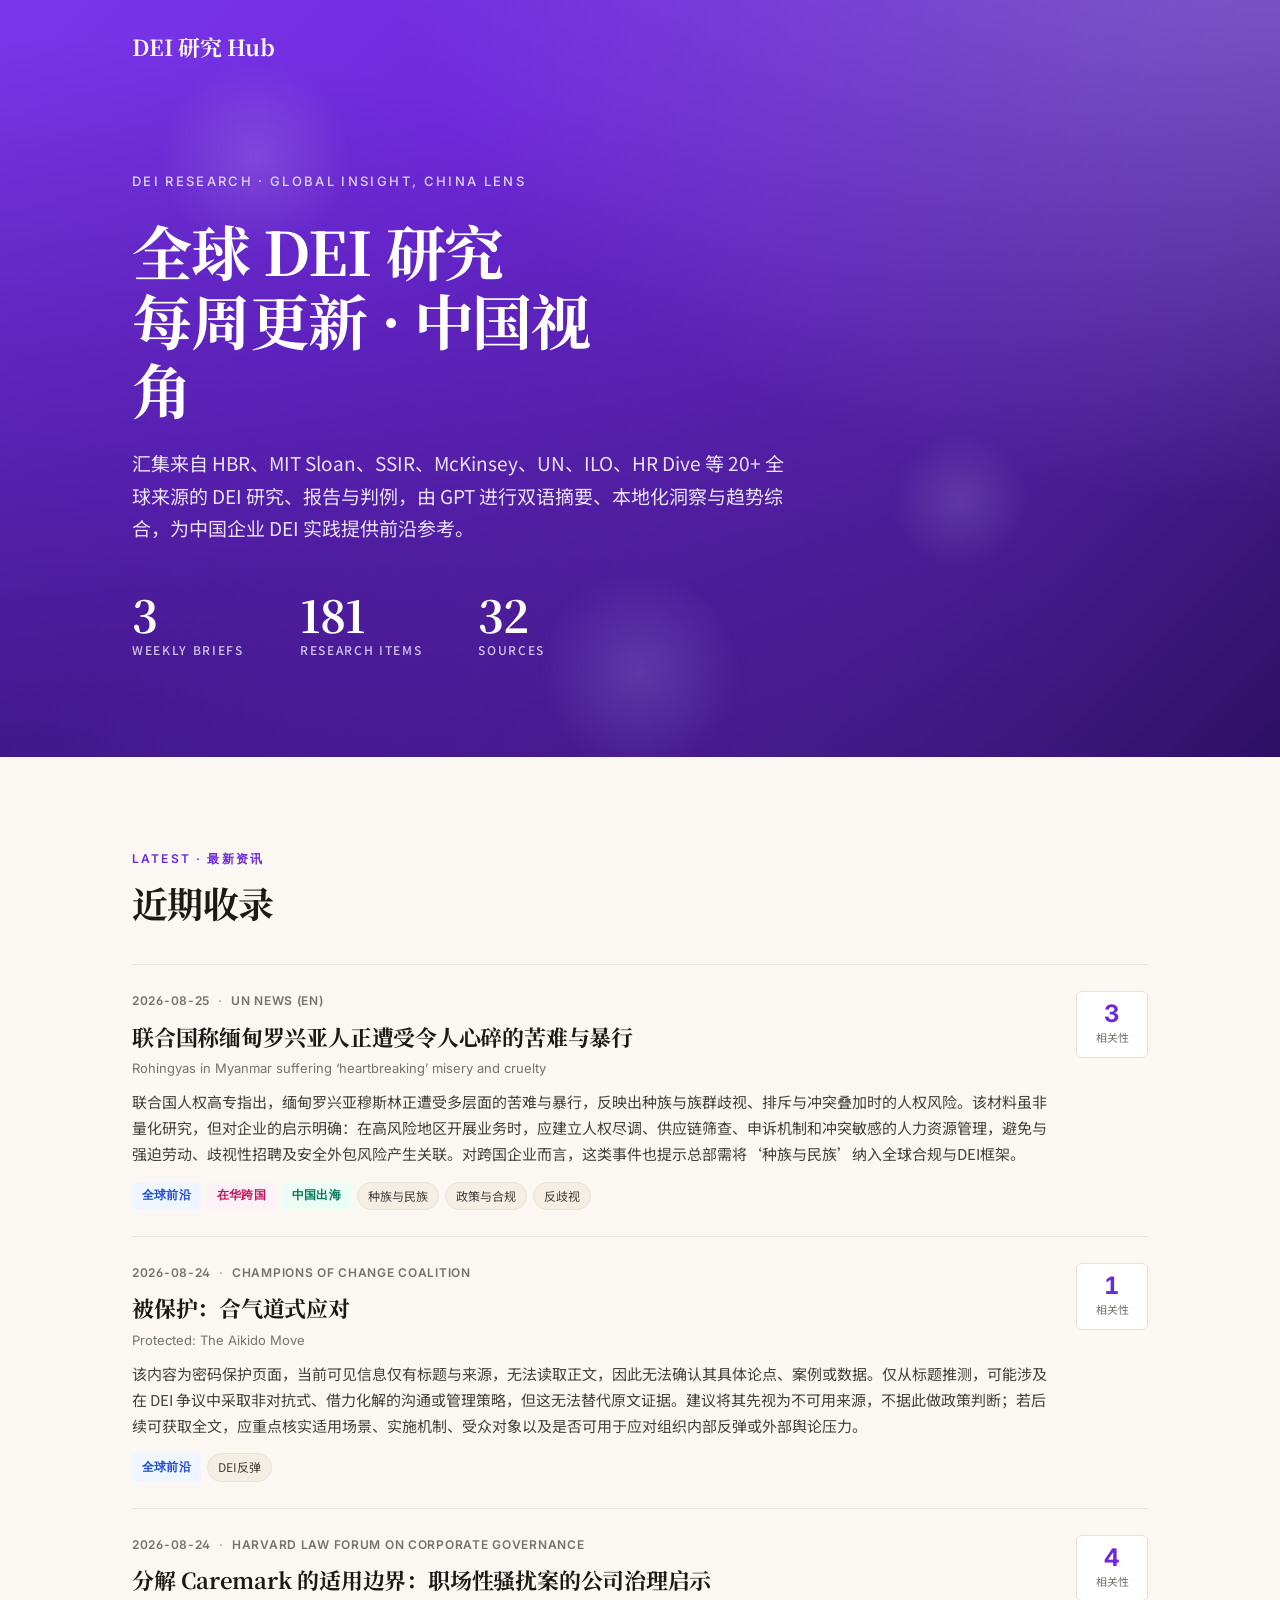
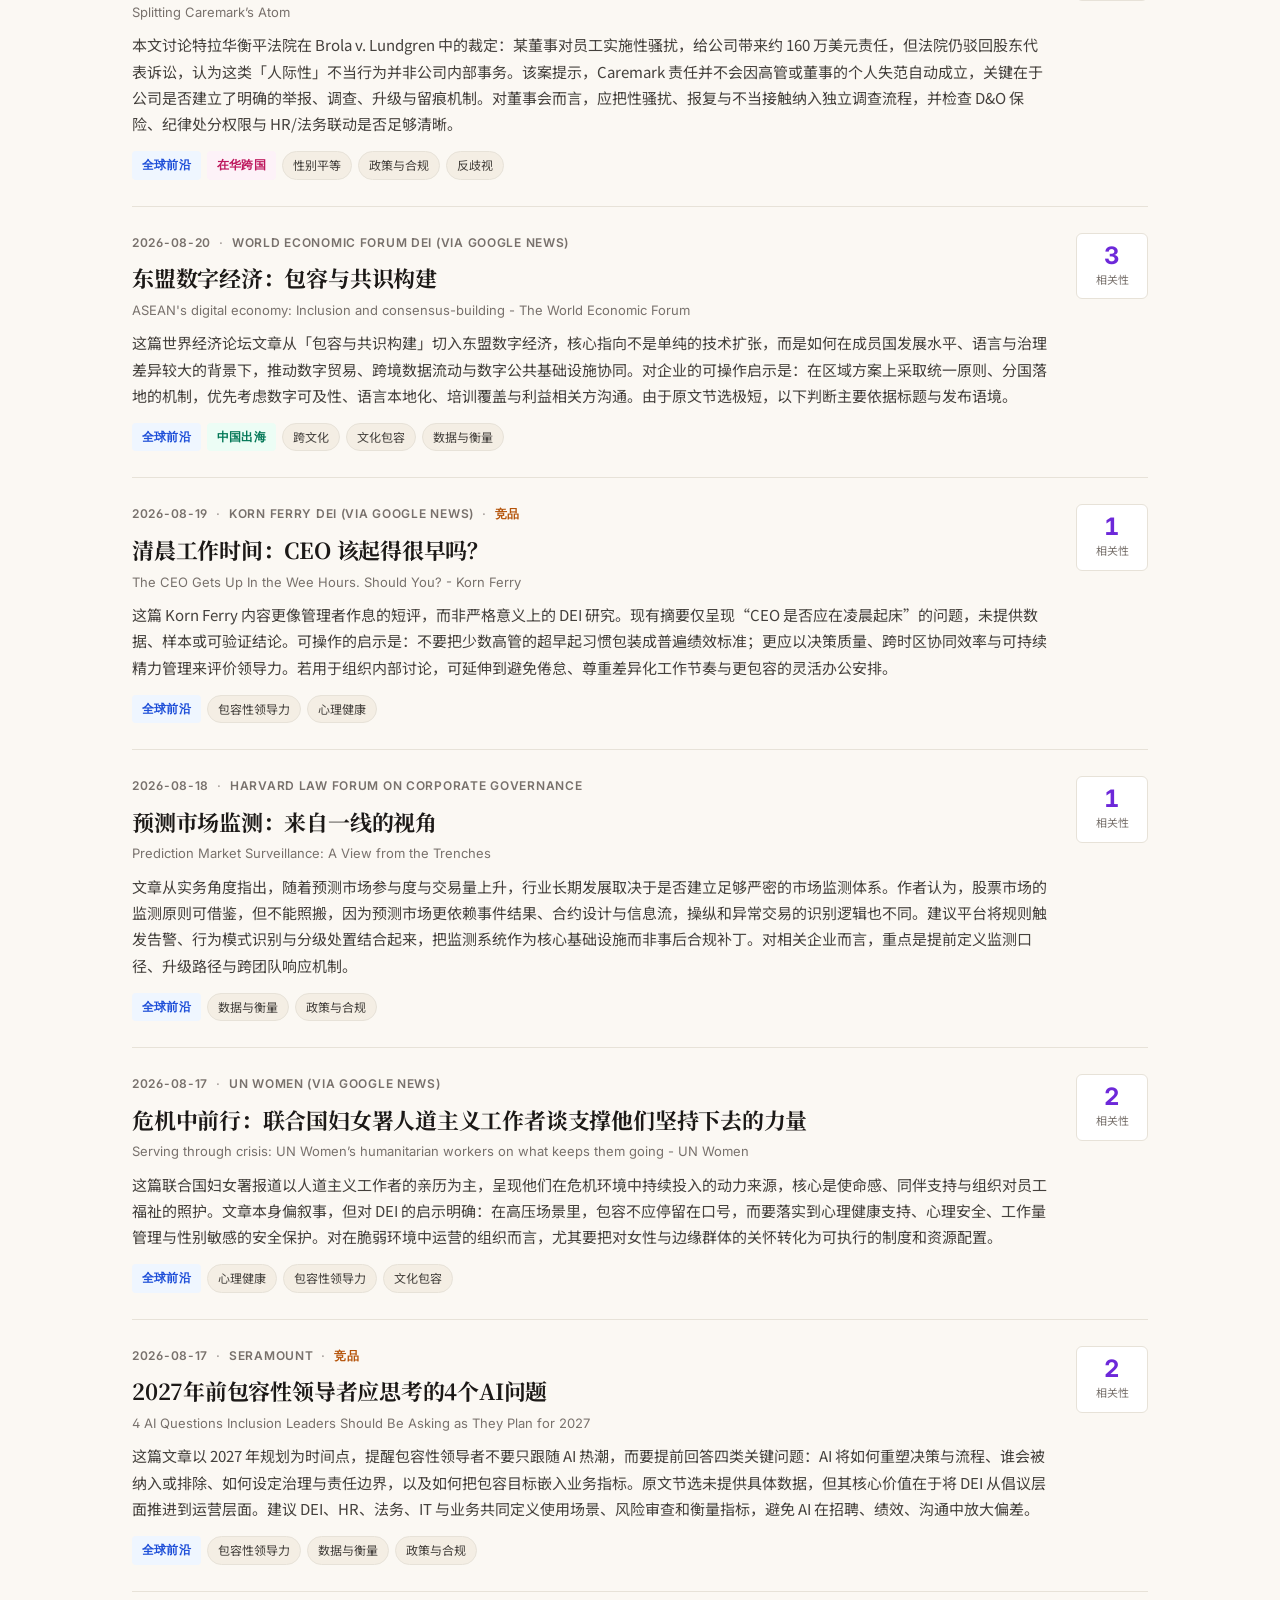
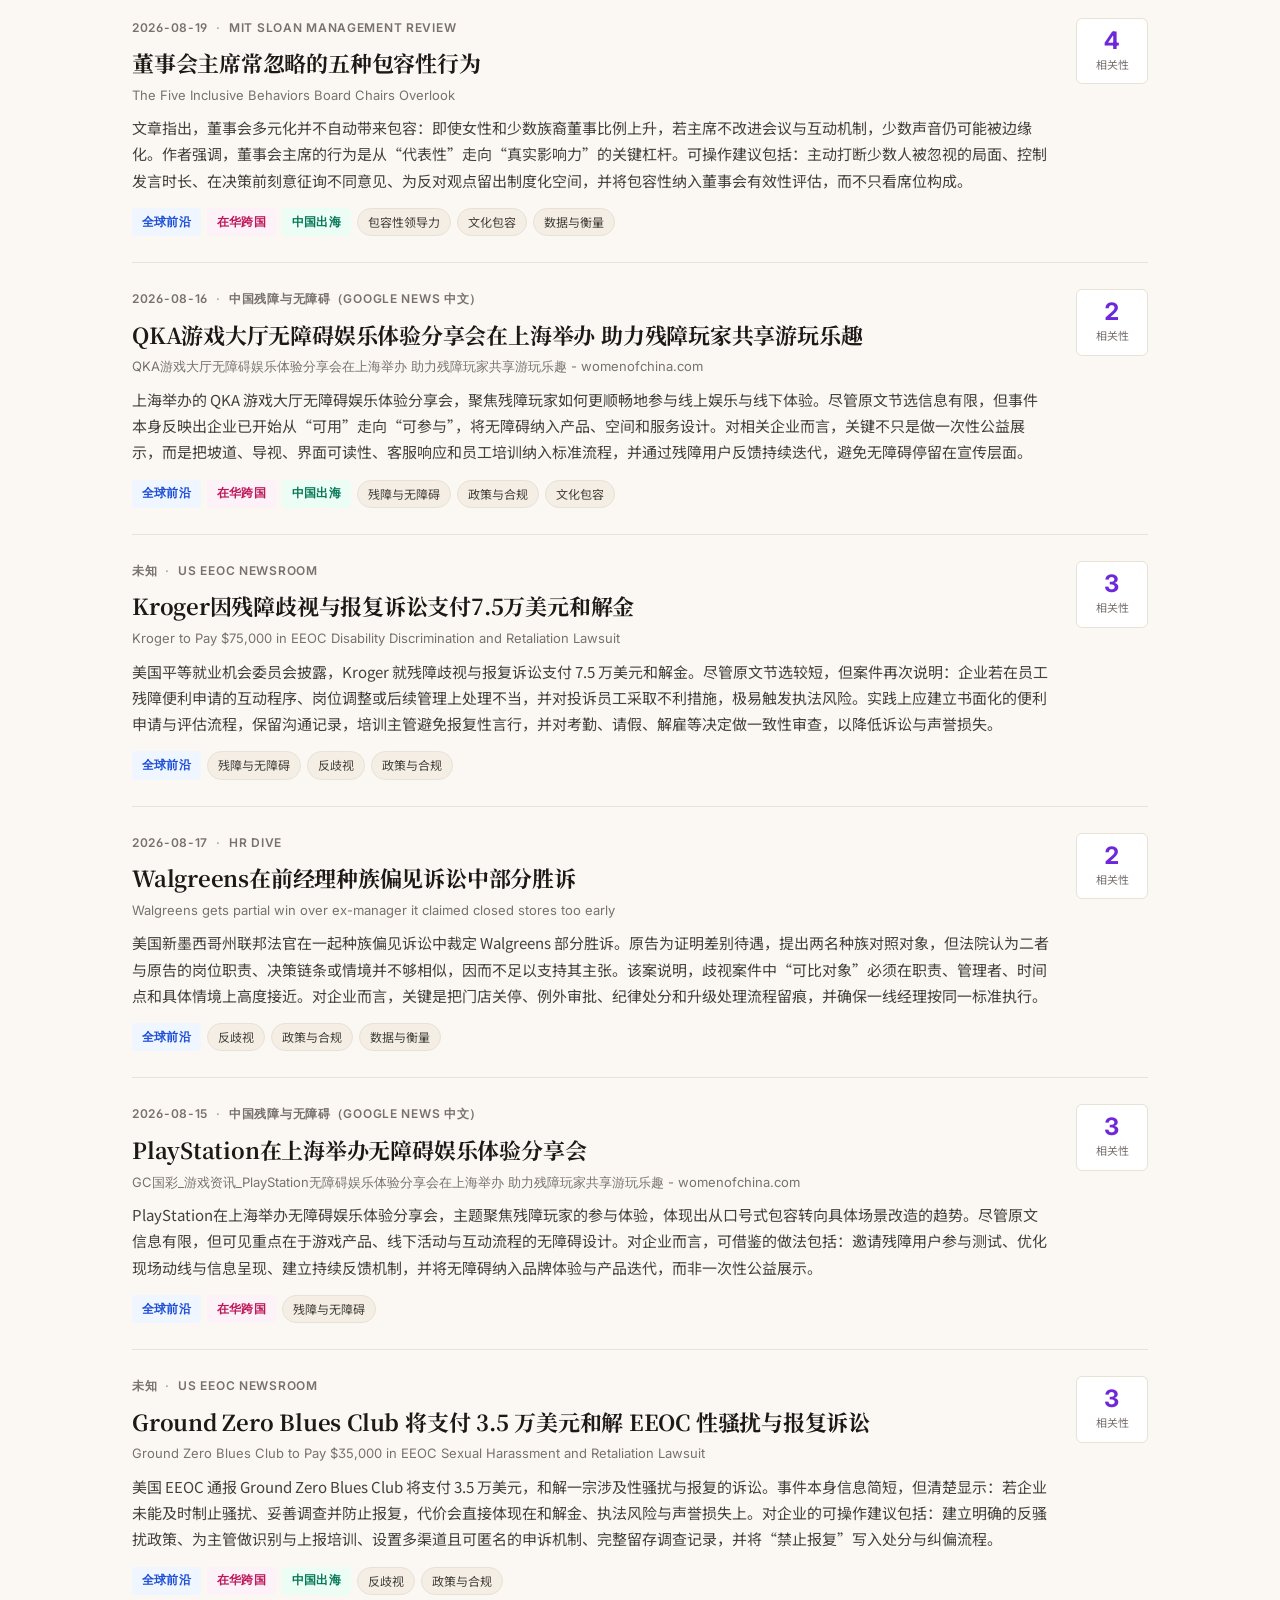
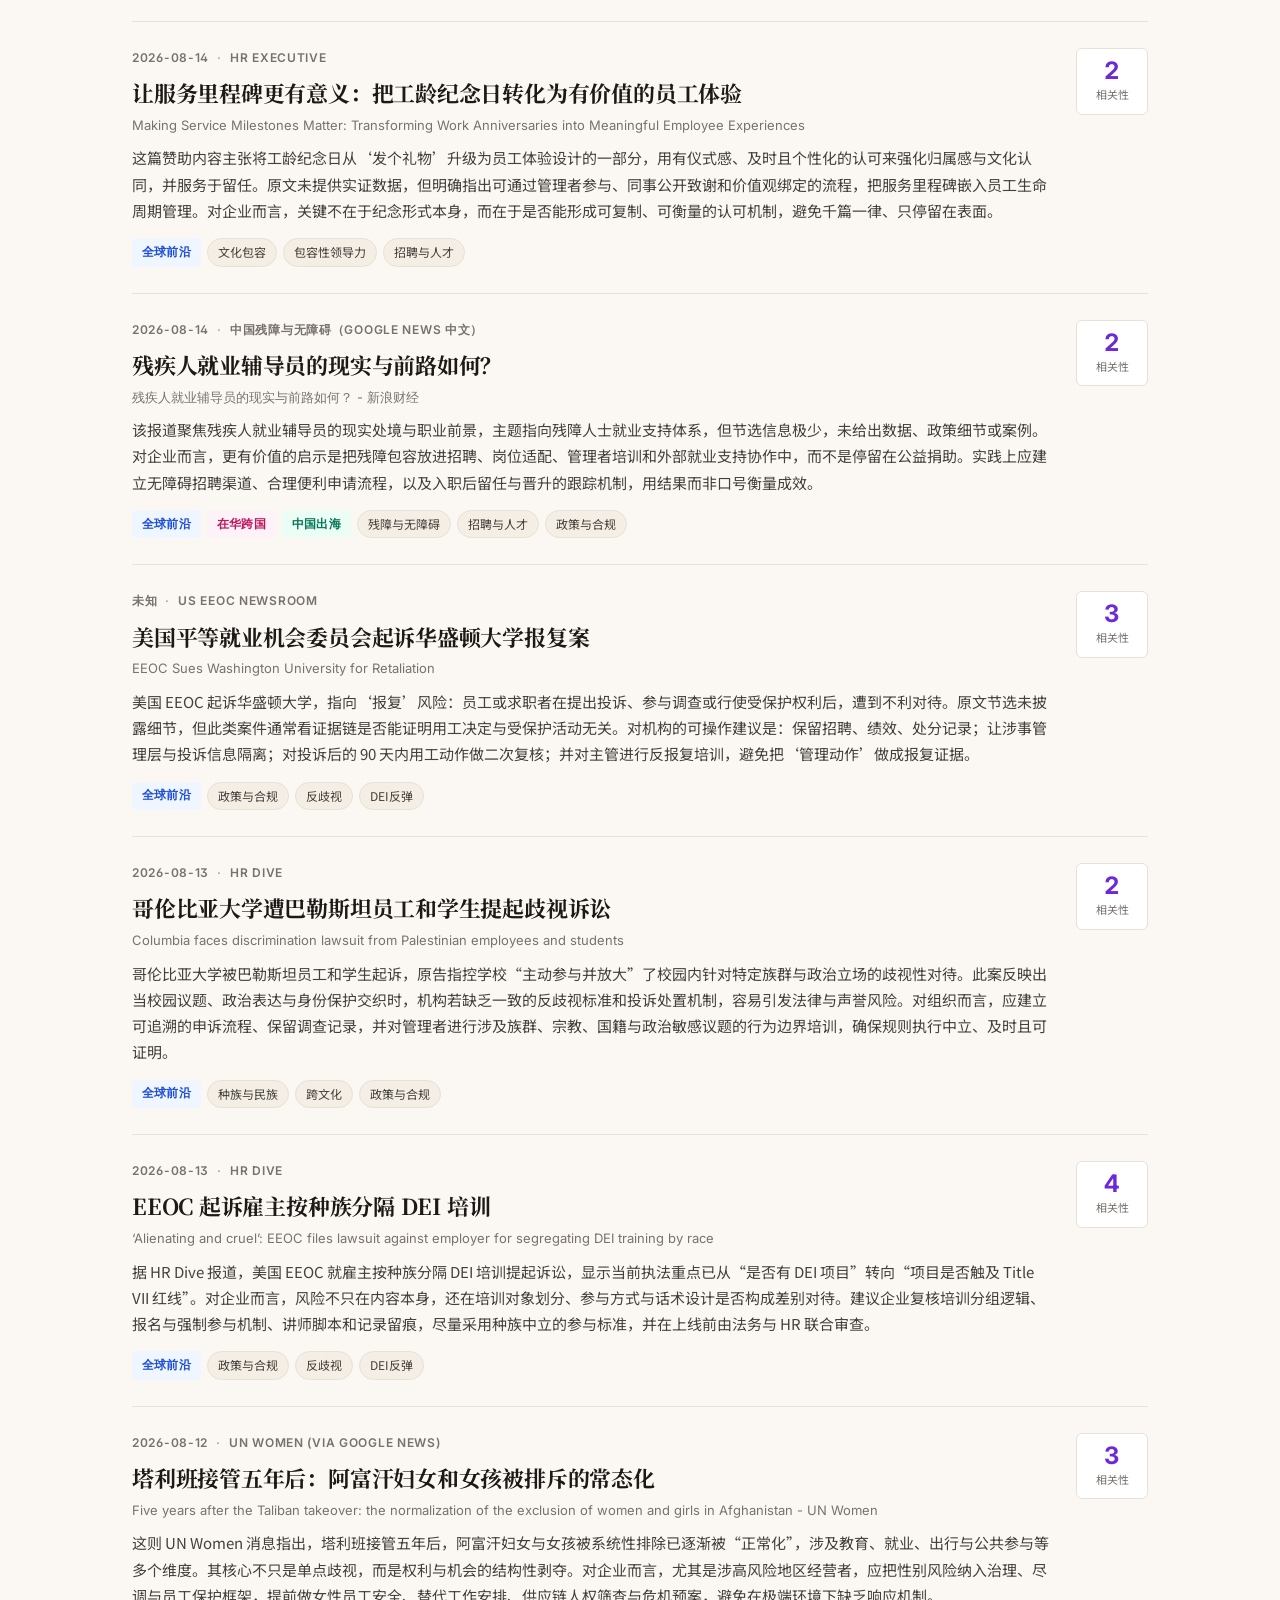
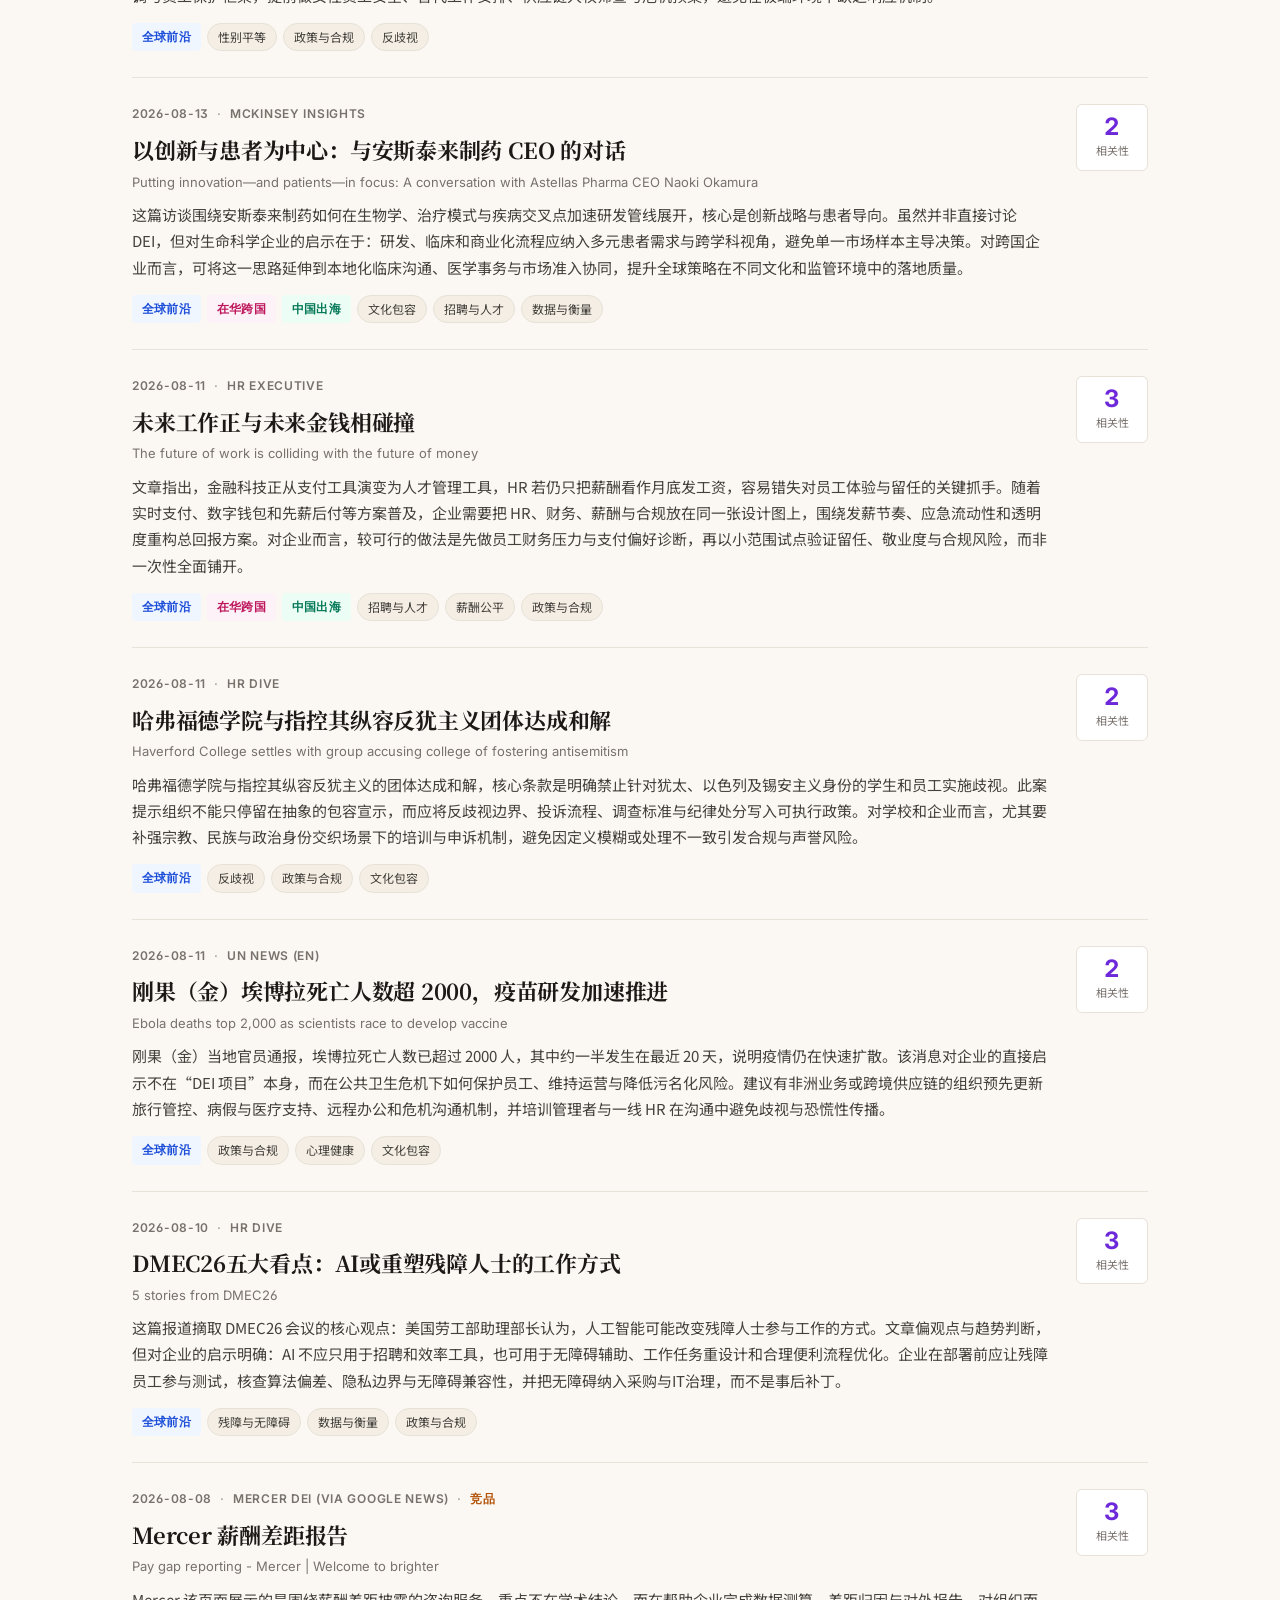
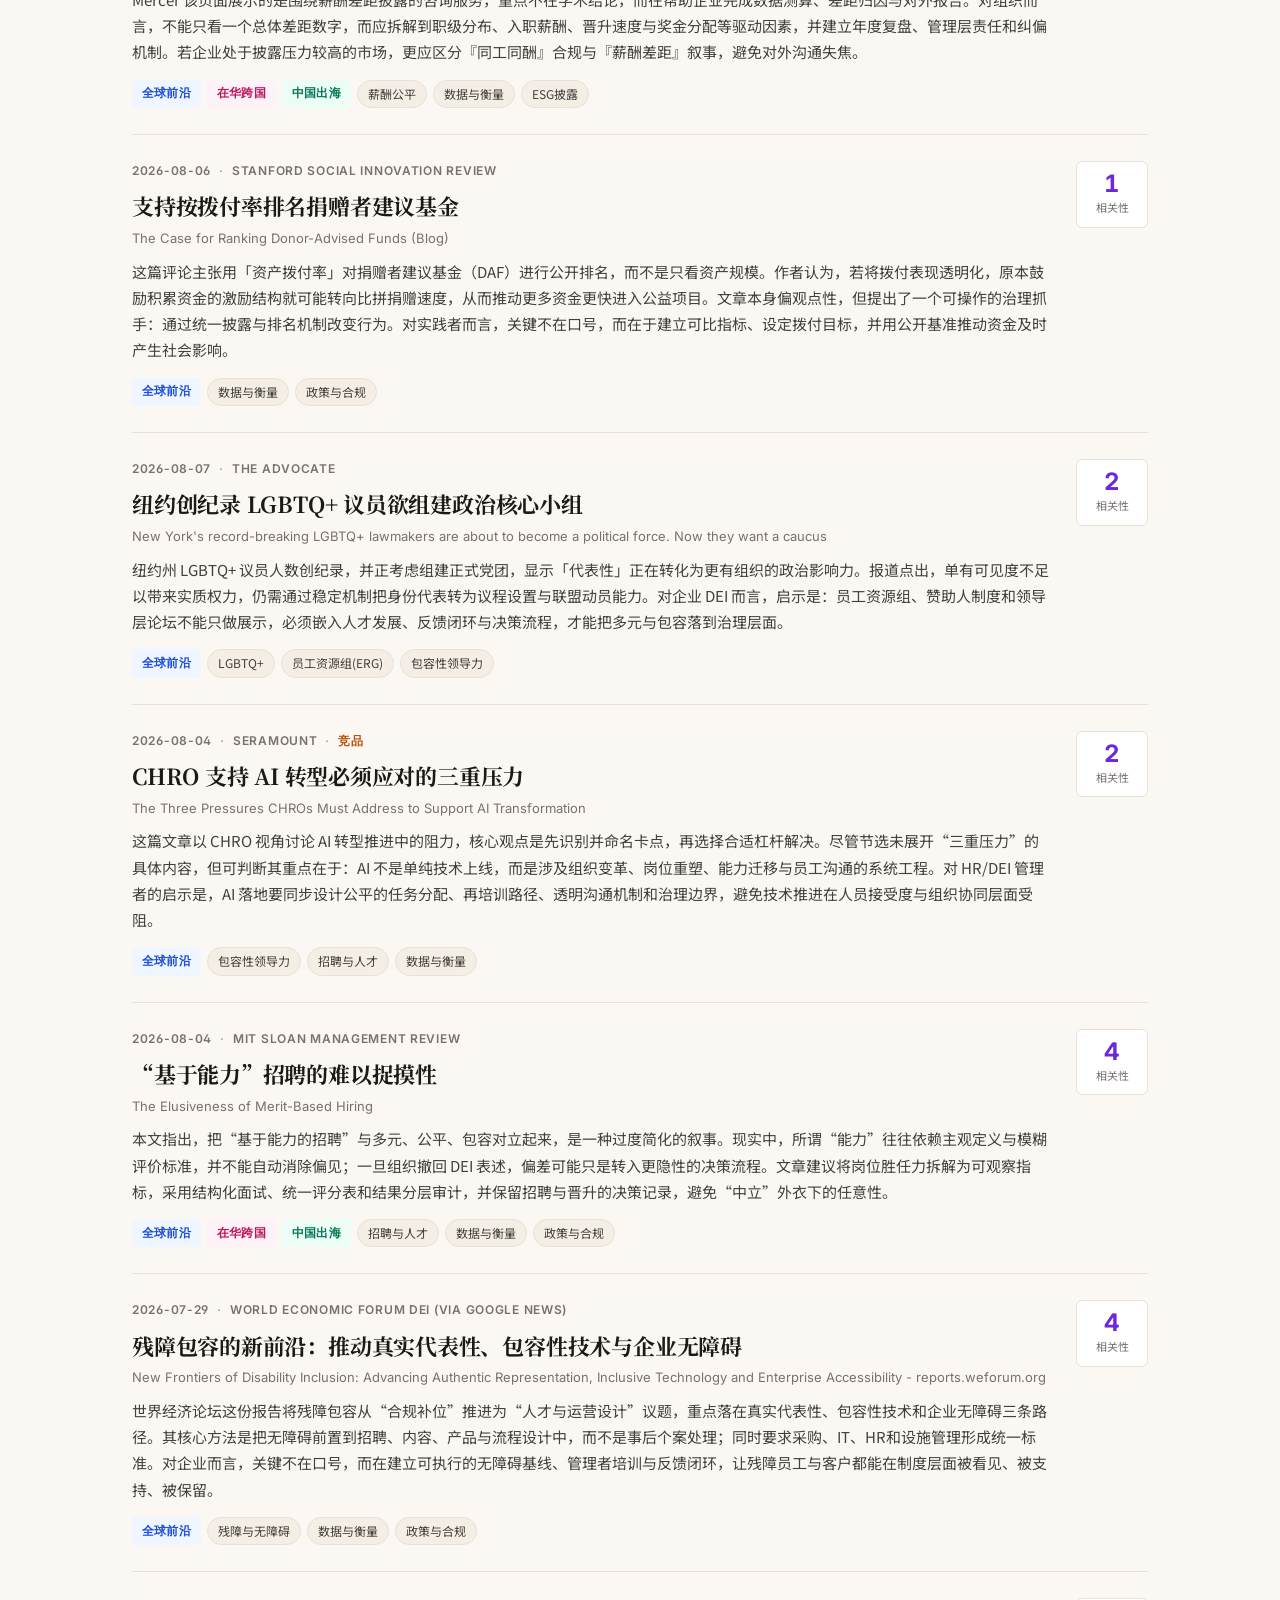
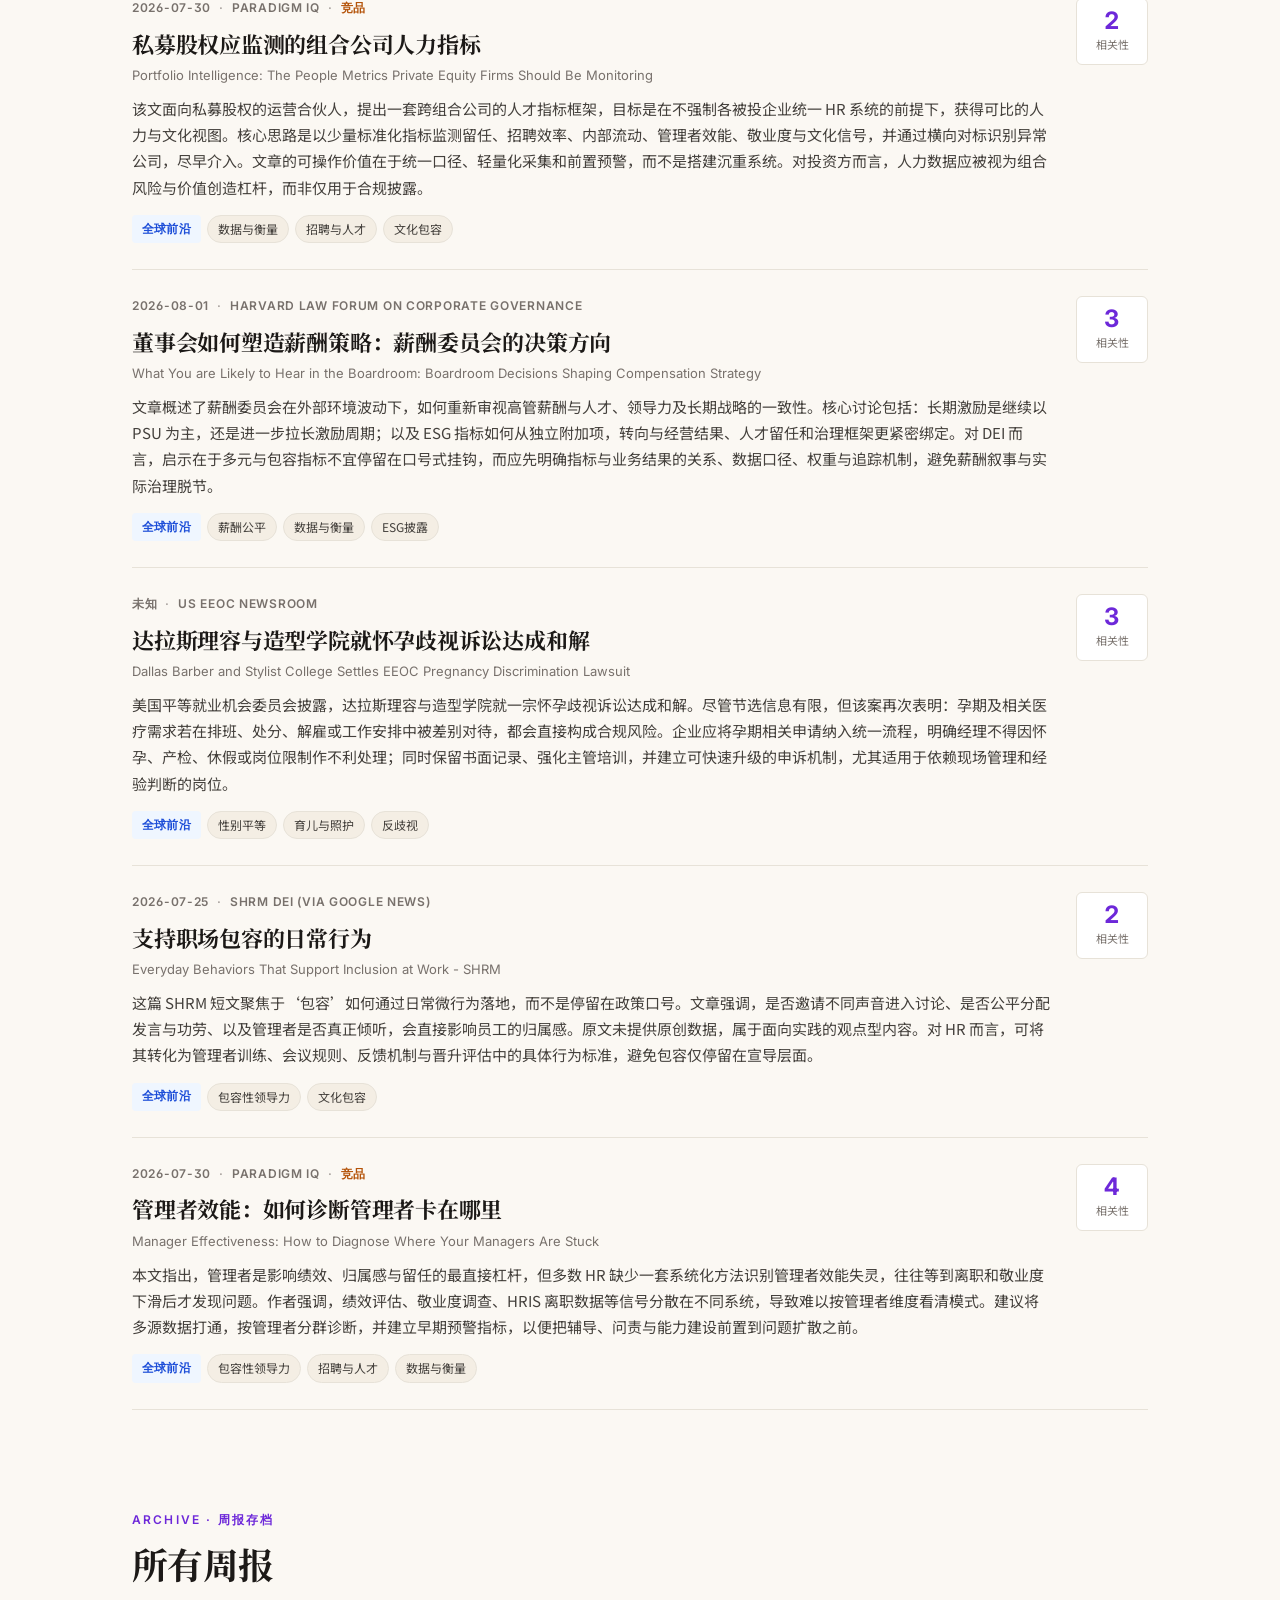
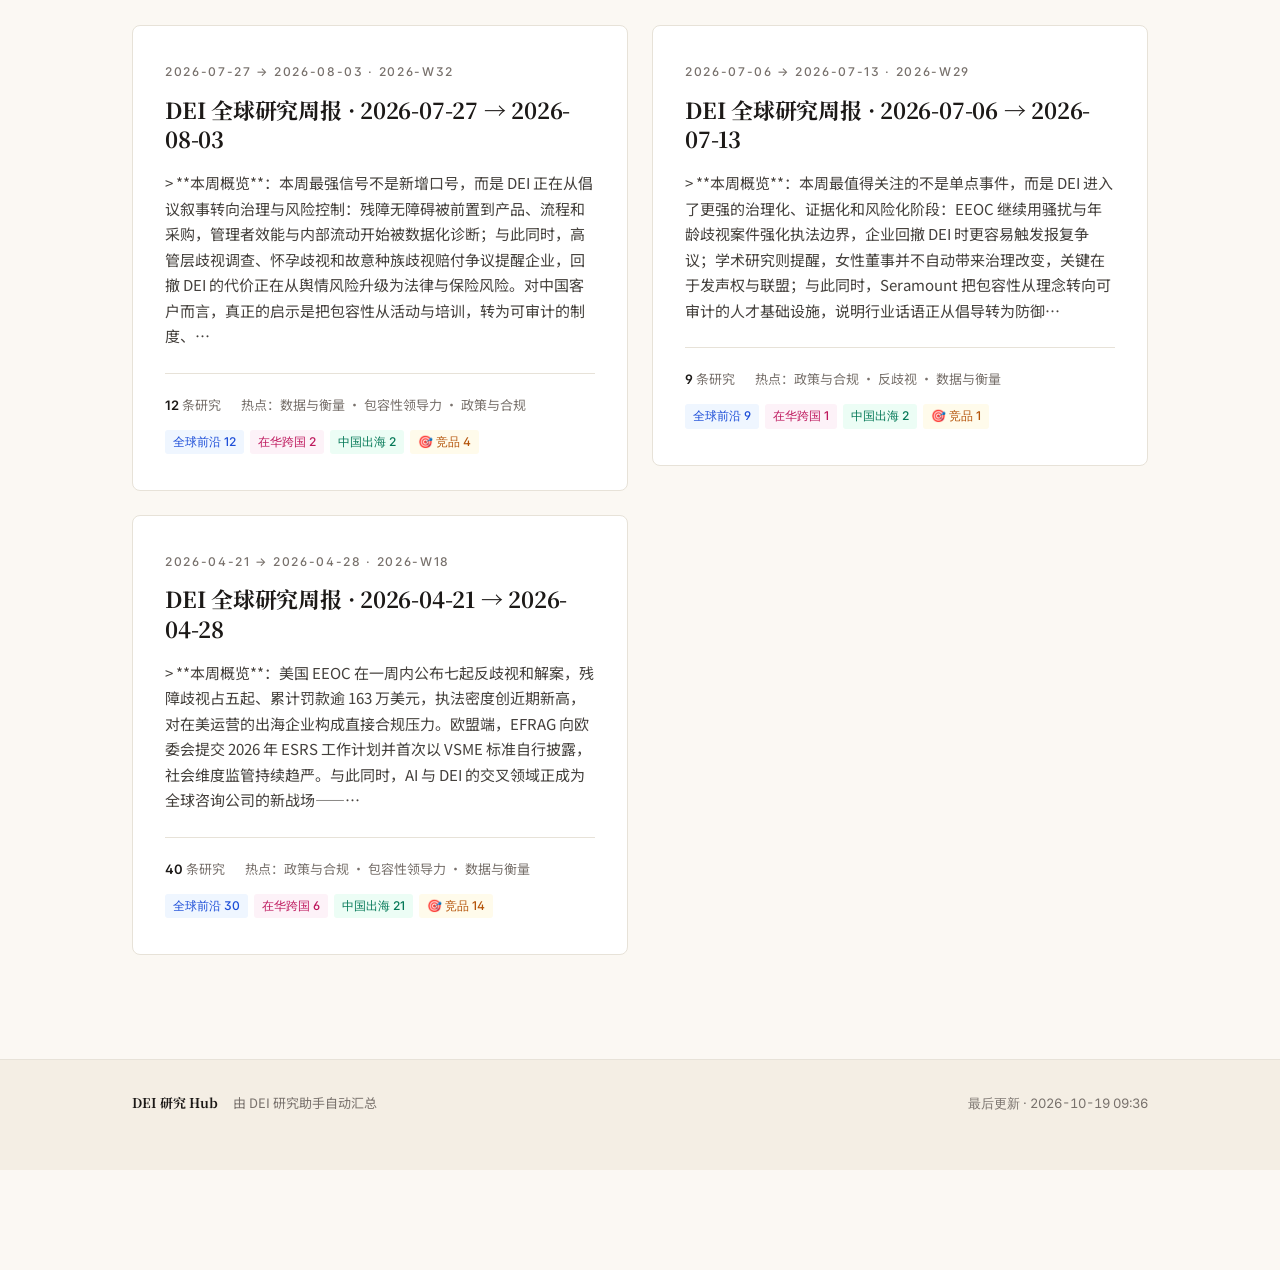
==== commit 2543cd91: "publish: site update 2026-10-19 09:36" ====
--- a/index.html
+++ b/index.html
@@ -39,11 +39,11 @@
                     <span class="stat-label">Weekly Briefs</span>
                 </div>
                 <div class="stat">
-                    <span class="stat-value">151</span>
+                    <span class="stat-value">181</span>
                     <span class="stat-label">Research Items</span>
                 </div>
                 <div class="stat">
-                    <span class="stat-value">30</span>
+                    <span class="stat-value">32</span>
                     <span class="stat-label">Sources</span>
                 </div>
             </div>
@@ -64,6 +64,902 @@
             <article class="latest-item">
                 <div class="latest-main">
                     <div class="latest-meta">
+                        <span>2026-08-25</span>
+                        <span>UN News (en)</span>
+                        
+                    </div>
+                    <h3><a href="https://news.un.org/feed/view/en/story/2026/08/1168200" target="_blank" rel="noopener">联合国称缅甸罗兴亚人正遭受令人心碎的苦难与暴行</a></h3>
+                    <p class="latest-original">Rohingyas in Myanmar suffering ‘heartbreaking’ misery and cruelty</p>
+                    <p class="latest-summary">联合国人权高专指出，缅甸罗兴亚穆斯林正遭受多层面的苦难与暴行，反映出种族与族群歧视、排斥与冲突叠加时的人权风险。该材料虽非量化研究，但对企业的启示明确：在高风险地区开展业务时，应建立人权尽调、供应链筛查、申诉机制和冲突敏感的人力资源管理，避免与强迫劳动、歧视性招聘及安全外包风险产生关联。对跨国企业而言，这类事件也提示总部需将‘种族与民族’纳入全球合规与DEI框架。</p>
+                    <div class="latest-tags">
+                        
+                        <span class="badge pillar pillar-global">全球前沿</span>
+                        
+                        <span class="badge pillar pillar-mnc_china">在华跨国</span>
+                        
+                        <span class="badge pillar pillar-china_going_global">中国出海</span>
+                        
+                        
+                        <span class="tag">种族与民族</span>
+                        
+                        <span class="tag">政策与合规</span>
+                        
+                        <span class="tag">反歧视</span>
+                        
+                    </div>
+                </div>
+                <div class="latest-score">
+                    <span class="num">3</span>
+                    <span>相关性</span>
+                </div>
+            </article>
+        
+            <article class="latest-item">
+                <div class="latest-main">
+                    <div class="latest-meta">
+                        <span>2026-08-24</span>
+                        <span>Champions of Change Coalition</span>
+                        
+                    </div>
+                    <h3><a href="https://championsofchangecoalition.org/the-aikido-move/?utm_source=rss&amp;utm_medium=rss&amp;utm_campaign=the-aikido-move" target="_blank" rel="noopener">被保护：合气道式应对</a></h3>
+                    <p class="latest-original">Protected: The Aikido Move</p>
+                    <p class="latest-summary">该内容为密码保护页面，当前可见信息仅有标题与来源，无法读取正文，因此无法确认其具体论点、案例或数据。仅从标题推测，可能涉及在 DEI 争议中采取非对抗式、借力化解的沟通或管理策略，但这无法替代原文证据。建议将其先视为不可用来源，不据此做政策判断；若后续可获取全文，应重点核实适用场景、实施机制、受众对象以及是否可用于应对组织内部反弹或外部舆论压力。</p>
+                    <div class="latest-tags">
+                        
+                        <span class="badge pillar pillar-global">全球前沿</span>
+                        
+                        
+                        <span class="tag">DEI反弹</span>
+                        
+                    </div>
+                </div>
+                <div class="latest-score">
+                    <span class="num">1</span>
+                    <span>相关性</span>
+                </div>
+            </article>
+        
+            <article class="latest-item">
+                <div class="latest-main">
+                    <div class="latest-meta">
+                        <span>2026-08-24</span>
+                        <span>Harvard Law Forum on Corporate Governance</span>
+                        
+                    </div>
+                    <h3><a href="https://corpgov.law.harvard.edu/2026/08/24/splitting-caremarks-atom/?utm_source=rss&amp;utm_medium=rss&amp;utm_campaign=splitting-caremarks-atom" target="_blank" rel="noopener">分解 Caremark 的适用边界：职场性骚扰案的公司治理启示</a></h3>
+                    <p class="latest-original">Splitting Caremark’s Atom</p>
+                    <p class="latest-summary">本文讨论特拉华衡平法院在 Brola v. Lundgren 中的裁定：某董事对员工实施性骚扰，给公司带来约 160 万美元责任，但法院仍驳回股东代表诉讼，认为这类「人际性」不当行为并非公司内部事务。该案提示，Caremark 责任并不会因高管或董事的个人失范自动成立，关键在于公司是否建立了明确的举报、调查、升级与留痕机制。对董事会而言，应把性骚扰、报复与不当接触纳入独立调查流程，并检查 D&amp;O 保险、纪律处分权限与 HR/法务联动是否足够清晰。</p>
+                    <div class="latest-tags">
+                        
+                        <span class="badge pillar pillar-global">全球前沿</span>
+                        
+                        <span class="badge pillar pillar-mnc_china">在华跨国</span>
+                        
+                        
+                        <span class="tag">性别平等</span>
+                        
+                        <span class="tag">政策与合规</span>
+                        
+                        <span class="tag">反歧视</span>
+                        
+                    </div>
+                </div>
+                <div class="latest-score">
+                    <span class="num">4</span>
+                    <span>相关性</span>
+                </div>
+            </article>
+        
+            <article class="latest-item">
+                <div class="latest-main">
+                    <div class="latest-meta">
+                        <span>2026-08-20</span>
+                        <span>World Economic Forum DEI (via Google News)</span>
+                        
+                    </div>
+                    <h3><a href="https://www.weforum.org/stories/technological-innovation/asean-testing-concept-digital-multilateralism/" target="_blank" rel="noopener">东盟数字经济：包容与共识构建</a></h3>
+                    <p class="latest-original">ASEAN&#39;s digital economy: Inclusion and consensus-building - The World Economic Forum</p>
+                    <p class="latest-summary">这篇世界经济论坛文章从「包容与共识构建」切入东盟数字经济，核心指向不是单纯的技术扩张，而是如何在成员国发展水平、语言与治理差异较大的背景下，推动数字贸易、跨境数据流动与数字公共基础设施协同。对企业的可操作启示是：在区域方案上采取统一原则、分国落地的机制，优先考虑数字可及性、语言本地化、培训覆盖与利益相关方沟通。由于原文节选极短，以下判断主要依据标题与发布语境。</p>
+                    <div class="latest-tags">
+                        
+                        <span class="badge pillar pillar-global">全球前沿</span>
+                        
+                        <span class="badge pillar pillar-china_going_global">中国出海</span>
+                        
+                        
+                        <span class="tag">跨文化</span>
+                        
+                        <span class="tag">文化包容</span>
+                        
+                        <span class="tag">数据与衡量</span>
+                        
+                    </div>
+                </div>
+                <div class="latest-score">
+                    <span class="num">3</span>
+                    <span>相关性</span>
+                </div>
+            </article>
+        
+            <article class="latest-item">
+                <div class="latest-main">
+                    <div class="latest-meta">
+                        <span>2026-08-19</span>
+                        <span>Korn Ferry DEI (via Google News)</span>
+                        <span class="latest-comp">竞品</span>
+                    </div>
+                    <h3><a href="https://www.kornferry.com/insights/this-week-in-leadership/the-ceo-gets-up-in-the-wee-hours-should-you" target="_blank" rel="noopener">清晨工作时间：CEO 该起得很早吗？</a></h3>
+                    <p class="latest-original">The CEO Gets Up In the Wee Hours. Should You? - Korn Ferry</p>
+                    <p class="latest-summary">这篇 Korn Ferry 内容更像管理者作息的短评，而非严格意义上的 DEI 研究。现有摘要仅呈现“CEO 是否应在凌晨起床”的问题，未提供数据、样本或可验证结论。可操作的启示是：不要把少数高管的超早起习惯包装成普遍绩效标准；更应以决策质量、跨时区协同效率与可持续精力管理来评价领导力。若用于组织内部讨论，可延伸到避免倦怠、尊重差异化工作节奏与更包容的灵活办公安排。</p>
+                    <div class="latest-tags">
+                        
+                        <span class="badge pillar pillar-global">全球前沿</span>
+                        
+                        
+                        <span class="tag">包容性领导力</span>
+                        
+                        <span class="tag">心理健康</span>
+                        
+                    </div>
+                </div>
+                <div class="latest-score">
+                    <span class="num">1</span>
+                    <span>相关性</span>
+                </div>
+            </article>
+        
+            <article class="latest-item">
+                <div class="latest-main">
+                    <div class="latest-meta">
+                        <span>2026-08-18</span>
+                        <span>Harvard Law Forum on Corporate Governance</span>
+                        
+                    </div>
+                    <h3><a href="https://corpgov.law.harvard.edu/2026/08/18/prediction-market-surveillance-a-view-from-the-trenches/?utm_source=rss&amp;utm_medium=rss&amp;utm_campaign=prediction-market-surveillance-a-view-from-the-trenches" target="_blank" rel="noopener">预测市场监测：来自一线的视角</a></h3>
+                    <p class="latest-original">Prediction Market Surveillance: A View from the Trenches</p>
+                    <p class="latest-summary">文章从实务角度指出，随着预测市场参与度与交易量上升，行业长期发展取决于是否建立足够严密的市场监测体系。作者认为，股票市场的监测原则可借鉴，但不能照搬，因为预测市场更依赖事件结果、合约设计与信息流，操纵和异常交易的识别逻辑也不同。建议平台将规则触发告警、行为模式识别与分级处置结合起来，把监测系统作为核心基础设施而非事后合规补丁。对相关企业而言，重点是提前定义监测口径、升级路径与跨团队响应机制。</p>
+                    <div class="latest-tags">
+                        
+                        <span class="badge pillar pillar-global">全球前沿</span>
+                        
+                        
+                        <span class="tag">数据与衡量</span>
+                        
+                        <span class="tag">政策与合规</span>
+                        
+                    </div>
+                </div>
+                <div class="latest-score">
+                    <span class="num">1</span>
+                    <span>相关性</span>
+                </div>
+            </article>
+        
+            <article class="latest-item">
+                <div class="latest-main">
+                    <div class="latest-meta">
+                        <span>2026-08-17</span>
+                        <span>UN Women (via Google News)</span>
+                        
+                    </div>
+                    <h3><a href="https://www.unwomen.org/en/news-stories/feature-story/2026/08/serving-through-crisis-un-womens-humanitarian-workers-on-what-keeps-them-going" target="_blank" rel="noopener">危机中前行：联合国妇女署人道主义工作者谈支撑他们坚持下去的力量</a></h3>
+                    <p class="latest-original">Serving through crisis: UN Women’s humanitarian workers on what keeps them going - UN Women</p>
+                    <p class="latest-summary">这篇联合国妇女署报道以人道主义工作者的亲历为主，呈现他们在危机环境中持续投入的动力来源，核心是使命感、同伴支持与组织对员工福祉的照护。文章本身偏叙事，但对 DEI 的启示明确：在高压场景里，包容不应停留在口号，而要落实到心理健康支持、心理安全、工作量管理与性别敏感的安全保护。对在脆弱环境中运营的组织而言，尤其要把对女性与边缘群体的关怀转化为可执行的制度和资源配置。</p>
+                    <div class="latest-tags">
+                        
+                        <span class="badge pillar pillar-global">全球前沿</span>
+                        
+                        
+                        <span class="tag">心理健康</span>
+                        
+                        <span class="tag">包容性领导力</span>
+                        
+                        <span class="tag">文化包容</span>
+                        
+                    </div>
+                </div>
+                <div class="latest-score">
+                    <span class="num">2</span>
+                    <span>相关性</span>
+                </div>
+            </article>
+        
+            <article class="latest-item">
+                <div class="latest-main">
+                    <div class="latest-meta">
+                        <span>2026-08-17</span>
+                        <span>Seramount</span>
+                        <span class="latest-comp">竞品</span>
+                    </div>
+                    <h3><a href="https://seramount.com/articles/4-ai-questions-inclusion-leaders-should-be-asking-as-they-plan-for-2027/" target="_blank" rel="noopener">2027年前包容性领导者应思考的4个AI问题</a></h3>
+                    <p class="latest-original">4 AI Questions Inclusion Leaders Should Be Asking as They Plan for 2027</p>
+                    <p class="latest-summary">这篇文章以 2027 年规划为时间点，提醒包容性领导者不要只跟随 AI 热潮，而要提前回答四类关键问题：AI 将如何重塑决策与流程、谁会被纳入或排除、如何设定治理与责任边界，以及如何把包容目标嵌入业务指标。原文节选未提供具体数据，但其核心价值在于将 DEI 从倡议层面推进到运营层面。建议 DEI、HR、法务、IT 与业务共同定义使用场景、风险审查和衡量指标，避免 AI 在招聘、绩效、沟通中放大偏差。</p>
+                    <div class="latest-tags">
+                        
+                        <span class="badge pillar pillar-global">全球前沿</span>
+                        
+                        
+                        <span class="tag">包容性领导力</span>
+                        
+                        <span class="tag">数据与衡量</span>
+                        
+                        <span class="tag">政策与合规</span>
+                        
+                    </div>
+                </div>
+                <div class="latest-score">
+                    <span class="num">2</span>
+                    <span>相关性</span>
+                </div>
+            </article>
+        
+            <article class="latest-item">
+                <div class="latest-main">
+                    <div class="latest-meta">
+                        <span>2026-08-19</span>
+                        <span>MIT Sloan Management Review</span>
+                        
+                    </div>
+                    <h3><a href="https://sloanreview.mit.edu/article/the-five-inclusive-behaviors-board-chairs-overlook/" target="_blank" rel="noopener">董事会主席常忽略的五种包容性行为</a></h3>
+                    <p class="latest-original">The Five Inclusive Behaviors Board Chairs Overlook</p>
+                    <p class="latest-summary">文章指出，董事会多元化并不自动带来包容：即使女性和少数族裔董事比例上升，若主席不改进会议与互动机制，少数声音仍可能被边缘化。作者强调，董事会主席的行为是从“代表性”走向“真实影响力”的关键杠杆。可操作建议包括：主动打断少数人被忽视的局面、控制发言时长、在决策前刻意征询不同意见、为反对观点留出制度化空间，并将包容性纳入董事会有效性评估，而不只看席位构成。</p>
+                    <div class="latest-tags">
+                        
+                        <span class="badge pillar pillar-global">全球前沿</span>
+                        
+                        <span class="badge pillar pillar-mnc_china">在华跨国</span>
+                        
+                        <span class="badge pillar pillar-china_going_global">中国出海</span>
+                        
+                        
+                        <span class="tag">包容性领导力</span>
+                        
+                        <span class="tag">文化包容</span>
+                        
+                        <span class="tag">数据与衡量</span>
+                        
+                    </div>
+                </div>
+                <div class="latest-score">
+                    <span class="num">4</span>
+                    <span>相关性</span>
+                </div>
+            </article>
+        
+            <article class="latest-item">
+                <div class="latest-main">
+                    <div class="latest-meta">
+                        <span>2026-08-16</span>
+                        <span>中国残障与无障碍（Google News 中文）</span>
+                        
+                    </div>
+                    <h3><a href="https://www.womenofchina.com/sjsWtsts-RhpU" target="_blank" rel="noopener">QKA游戏大厅无障碍娱乐体验分享会在上海举办 助力残障玩家共享游玩乐趣</a></h3>
+                    <p class="latest-original">QKA游戏大厅无障碍娱乐体验分享会在上海举办 助力残障玩家共享游玩乐趣 - womenofchina.com</p>
+                    <p class="latest-summary">上海举办的 QKA 游戏大厅无障碍娱乐体验分享会，聚焦残障玩家如何更顺畅地参与线上娱乐与线下体验。尽管原文节选信息有限，但事件本身反映出企业已开始从“可用”走向“可参与”，将无障碍纳入产品、空间和服务设计。对相关企业而言，关键不只是做一次性公益展示，而是把坡道、导视、界面可读性、客服响应和员工培训纳入标准流程，并通过残障用户反馈持续迭代，避免无障碍停留在宣传层面。</p>
+                    <div class="latest-tags">
+                        
+                        <span class="badge pillar pillar-global">全球前沿</span>
+                        
+                        <span class="badge pillar pillar-mnc_china">在华跨国</span>
+                        
+                        <span class="badge pillar pillar-china_going_global">中国出海</span>
+                        
+                        
+                        <span class="tag">残障与无障碍</span>
+                        
+                        <span class="tag">政策与合规</span>
+                        
+                        <span class="tag">文化包容</span>
+                        
+                    </div>
+                </div>
+                <div class="latest-score">
+                    <span class="num">2</span>
+                    <span>相关性</span>
+                </div>
+            </article>
+        
+            <article class="latest-item">
+                <div class="latest-main">
+                    <div class="latest-meta">
+                        <span>未知</span>
+                        <span>US EEOC Newsroom</span>
+                        
+                    </div>
+                    <h3><a href="https://www.eeoc.gov/newsroom/kroger-pay-75000-eeoc-disability-discrimination-and-retaliation-lawsuit" target="_blank" rel="noopener">Kroger因残障歧视与报复诉讼支付7.5万美元和解金</a></h3>
+                    <p class="latest-original">Kroger to Pay $75,000 in EEOC Disability Discrimination and Retaliation Lawsuit</p>
+                    <p class="latest-summary">美国平等就业机会委员会披露，Kroger 就残障歧视与报复诉讼支付 7.5 万美元和解金。尽管原文节选较短，但案件再次说明：企业若在员工残障便利申请的互动程序、岗位调整或后续管理上处理不当，并对投诉员工采取不利措施，极易触发执法风险。实践上应建立书面化的便利申请与评估流程，保留沟通记录，培训主管避免报复性言行，并对考勤、请假、解雇等决定做一致性审查，以降低诉讼与声誉损失。</p>
+                    <div class="latest-tags">
+                        
+                        <span class="badge pillar pillar-global">全球前沿</span>
+                        
+                        
+                        <span class="tag">残障与无障碍</span>
+                        
+                        <span class="tag">反歧视</span>
+                        
+                        <span class="tag">政策与合规</span>
+                        
+                    </div>
+                </div>
+                <div class="latest-score">
+                    <span class="num">3</span>
+                    <span>相关性</span>
+                </div>
+            </article>
+        
+            <article class="latest-item">
+                <div class="latest-main">
+                    <div class="latest-meta">
+                        <span>2026-08-17</span>
+                        <span>HR Dive</span>
+                        
+                    </div>
+                    <h3><a href="https://www.hrdive.com/news/walgreens-gets-partial-win-over-ex-manager-race-bias/828072/" target="_blank" rel="noopener">Walgreens在前经理种族偏见诉讼中部分胜诉</a></h3>
+                    <p class="latest-original">Walgreens gets partial win over ex-manager it claimed closed stores too early</p>
+                    <p class="latest-summary">美国新墨西哥州联邦法官在一起种族偏见诉讼中裁定 Walgreens 部分胜诉。原告为证明差别待遇，提出两名种族对照对象，但法院认为二者与原告的岗位职责、决策链条或情境并不够相似，因而不足以支持其主张。该案说明，歧视案件中“可比对象”必须在职责、管理者、时间点和具体情境上高度接近。对企业而言，关键是把门店关停、例外审批、纪律处分和升级处理流程留痕，并确保一线经理按同一标准执行。</p>
+                    <div class="latest-tags">
+                        
+                        <span class="badge pillar pillar-global">全球前沿</span>
+                        
+                        
+                        <span class="tag">反歧视</span>
+                        
+                        <span class="tag">政策与合规</span>
+                        
+                        <span class="tag">数据与衡量</span>
+                        
+                    </div>
+                </div>
+                <div class="latest-score">
+                    <span class="num">2</span>
+                    <span>相关性</span>
+                </div>
+            </article>
+        
+            <article class="latest-item">
+                <div class="latest-main">
+                    <div class="latest-meta">
+                        <span>2026-08-15</span>
+                        <span>中国残障与无障碍（Google News 中文）</span>
+                        
+                    </div>
+                    <h3><a href="https://www.womenofchina.com/B4RVtstsZH2xcNQA" target="_blank" rel="noopener">PlayStation在上海举办无障碍娱乐体验分享会</a></h3>
+                    <p class="latest-original">GC国彩_游戏资讯_PlayStation无障碍娱乐体验分享会在上海举办 助力残障玩家共享游玩乐趣 - womenofchina.com</p>
+                    <p class="latest-summary">PlayStation在上海举办无障碍娱乐体验分享会，主题聚焦残障玩家的参与体验，体现出从口号式包容转向具体场景改造的趋势。尽管原文信息有限，但可见重点在于游戏产品、线下活动与互动流程的无障碍设计。对企业而言，可借鉴的做法包括：邀请残障用户参与测试、优化现场动线与信息呈现、建立持续反馈机制，并将无障碍纳入品牌体验与产品迭代，而非一次性公益展示。</p>
+                    <div class="latest-tags">
+                        
+                        <span class="badge pillar pillar-global">全球前沿</span>
+                        
+                        <span class="badge pillar pillar-mnc_china">在华跨国</span>
+                        
+                        
+                        <span class="tag">残障与无障碍</span>
+                        
+                    </div>
+                </div>
+                <div class="latest-score">
+                    <span class="num">3</span>
+                    <span>相关性</span>
+                </div>
+            </article>
+        
+            <article class="latest-item">
+                <div class="latest-main">
+                    <div class="latest-meta">
+                        <span>未知</span>
+                        <span>US EEOC Newsroom</span>
+                        
+                    </div>
+                    <h3><a href="https://www.eeoc.gov/newsroom/ground-zero-blues-club-pay-35000-eeoc-sexual-harassment-and-retaliation-lawsuit" target="_blank" rel="noopener">Ground Zero Blues Club 将支付 3.5 万美元和解 EEOC 性骚扰与报复诉讼</a></h3>
+                    <p class="latest-original">Ground Zero Blues Club to Pay $35,000 in EEOC Sexual Harassment and Retaliation Lawsuit</p>
+                    <p class="latest-summary">美国 EEOC 通报 Ground Zero Blues Club 将支付 3.5 万美元，和解一宗涉及性骚扰与报复的诉讼。事件本身信息简短，但清楚显示：若企业未能及时制止骚扰、妥善调查并防止报复，代价会直接体现在和解金、执法风险与声誉损失上。对企业的可操作建议包括：建立明确的反骚扰政策、为主管做识别与上报培训、设置多渠道且可匿名的申诉机制、完整留存调查记录，并将“禁止报复”写入处分与纠偏流程。</p>
+                    <div class="latest-tags">
+                        
+                        <span class="badge pillar pillar-global">全球前沿</span>
+                        
+                        <span class="badge pillar pillar-mnc_china">在华跨国</span>
+                        
+                        <span class="badge pillar pillar-china_going_global">中国出海</span>
+                        
+                        
+                        <span class="tag">反歧视</span>
+                        
+                        <span class="tag">政策与合规</span>
+                        
+                    </div>
+                </div>
+                <div class="latest-score">
+                    <span class="num">3</span>
+                    <span>相关性</span>
+                </div>
+            </article>
+        
+            <article class="latest-item">
+                <div class="latest-main">
+                    <div class="latest-meta">
+                        <span>2026-08-14</span>
+                        <span>HR Executive</span>
+                        
+                    </div>
+                    <h3><a href="https://hrexecutive.com/making-service-milestones-matter-transforming-work-anniversaries-meaningful-employee-experiences/" target="_blank" rel="noopener">让服务里程碑更有意义：把工龄纪念日转化为有价值的员工体验</a></h3>
+                    <p class="latest-original">Making Service Milestones Matter: Transforming Work Anniversaries into Meaningful Employee Experiences</p>
+                    <p class="latest-summary">这篇赞助内容主张将工龄纪念日从‘发个礼物’升级为员工体验设计的一部分，用有仪式感、及时且个性化的认可来强化归属感与文化认同，并服务于留任。原文未提供实证数据，但明确指出可通过管理者参与、同事公开致谢和价值观绑定的流程，把服务里程碑嵌入员工生命周期管理。对企业而言，关键不在于纪念形式本身，而在于是否能形成可复制、可衡量的认可机制，避免千篇一律、只停留在表面。</p>
+                    <div class="latest-tags">
+                        
+                        <span class="badge pillar pillar-global">全球前沿</span>
+                        
+                        
+                        <span class="tag">文化包容</span>
+                        
+                        <span class="tag">包容性领导力</span>
+                        
+                        <span class="tag">招聘与人才</span>
+                        
+                    </div>
+                </div>
+                <div class="latest-score">
+                    <span class="num">2</span>
+                    <span>相关性</span>
+                </div>
+            </article>
+        
+            <article class="latest-item">
+                <div class="latest-main">
+                    <div class="latest-meta">
+                        <span>2026-08-14</span>
+                        <span>中国残障与无障碍（Google News 中文）</span>
+                        
+                    </div>
+                    <h3><a href="https://cj.sina.cn/articles/view/5953190046/162d6789e06703pgmu?froms=ggmp&amp;vt=4" target="_blank" rel="noopener">残疾人就业辅导员的现实与前路如何？</a></h3>
+                    <p class="latest-original">残疾人就业辅导员的现实与前路如何？ - 新浪财经</p>
+                    <p class="latest-summary">该报道聚焦残疾人就业辅导员的现实处境与职业前景，主题指向残障人士就业支持体系，但节选信息极少，未给出数据、政策细节或案例。对企业而言，更有价值的启示是把残障包容放进招聘、岗位适配、管理者培训和外部就业支持协作中，而不是停留在公益捐助。实践上应建立无障碍招聘渠道、合理便利申请流程，以及入职后留任与晋升的跟踪机制，用结果而非口号衡量成效。</p>
+                    <div class="latest-tags">
+                        
+                        <span class="badge pillar pillar-global">全球前沿</span>
+                        
+                        <span class="badge pillar pillar-mnc_china">在华跨国</span>
+                        
+                        <span class="badge pillar pillar-china_going_global">中国出海</span>
+                        
+                        
+                        <span class="tag">残障与无障碍</span>
+                        
+                        <span class="tag">招聘与人才</span>
+                        
+                        <span class="tag">政策与合规</span>
+                        
+                    </div>
+                </div>
+                <div class="latest-score">
+                    <span class="num">2</span>
+                    <span>相关性</span>
+                </div>
+            </article>
+        
+            <article class="latest-item">
+                <div class="latest-main">
+                    <div class="latest-meta">
+                        <span>未知</span>
+                        <span>US EEOC Newsroom</span>
+                        
+                    </div>
+                    <h3><a href="https://www.eeoc.gov/newsroom/eeoc-sues-washington-university-retaliation" target="_blank" rel="noopener">美国平等就业机会委员会起诉华盛顿大学报复案</a></h3>
+                    <p class="latest-original">EEOC Sues Washington University for Retaliation</p>
+                    <p class="latest-summary">美国 EEOC 起诉华盛顿大学，指向‘报复’风险：员工或求职者在提出投诉、参与调查或行使受保护权利后，遭到不利对待。原文节选未披露细节，但此类案件通常看证据链是否能证明用工决定与受保护活动无关。对机构的可操作建议是：保留招聘、绩效、处分记录；让涉事管理层与投诉信息隔离；对投诉后的 90 天内用工动作做二次复核；并对主管进行反报复培训，避免把‘管理动作’做成报复证据。</p>
+                    <div class="latest-tags">
+                        
+                        <span class="badge pillar pillar-global">全球前沿</span>
+                        
+                        
+                        <span class="tag">政策与合规</span>
+                        
+                        <span class="tag">反歧视</span>
+                        
+                        <span class="tag">DEI反弹</span>
+                        
+                    </div>
+                </div>
+                <div class="latest-score">
+                    <span class="num">3</span>
+                    <span>相关性</span>
+                </div>
+            </article>
+        
+            <article class="latest-item">
+                <div class="latest-main">
+                    <div class="latest-meta">
+                        <span>2026-08-13</span>
+                        <span>HR Dive</span>
+                        
+                    </div>
+                    <h3><a href="https://www.hrdive.com/news/columbia-faces-discrimination-lawsuit-from-palestinian-employees/827829/" target="_blank" rel="noopener">哥伦比亚大学遭巴勒斯坦员工和学生提起歧视诉讼</a></h3>
+                    <p class="latest-original">Columbia faces discrimination lawsuit from Palestinian employees and students</p>
+                    <p class="latest-summary">哥伦比亚大学被巴勒斯坦员工和学生起诉，原告指控学校“主动参与并放大”了校园内针对特定族群与政治立场的歧视性对待。此案反映出当校园议题、政治表达与身份保护交织时，机构若缺乏一致的反歧视标准和投诉处置机制，容易引发法律与声誉风险。对组织而言，应建立可追溯的申诉流程、保留调查记录，并对管理者进行涉及族群、宗教、国籍与政治敏感议题的行为边界培训，确保规则执行中立、及时且可证明。</p>
+                    <div class="latest-tags">
+                        
+                        <span class="badge pillar pillar-global">全球前沿</span>
+                        
+                        
+                        <span class="tag">种族与民族</span>
+                        
+                        <span class="tag">跨文化</span>
+                        
+                        <span class="tag">政策与合规</span>
+                        
+                    </div>
+                </div>
+                <div class="latest-score">
+                    <span class="num">2</span>
+                    <span>相关性</span>
+                </div>
+            </article>
+        
+            <article class="latest-item">
+                <div class="latest-main">
+                    <div class="latest-meta">
+                        <span>2026-08-13</span>
+                        <span>HR Dive</span>
+                        
+                    </div>
+                    <h3><a href="https://www.hrdive.com/news/eeoc-lawsuit-washington-university-2026/827848/" target="_blank" rel="noopener">EEOC 起诉雇主按种族分隔 DEI 培训</a></h3>
+                    <p class="latest-original">‘Alienating and cruel’: EEOC files lawsuit against employer for segregating DEI training by race</p>
+                    <p class="latest-summary">据 HR Dive 报道，美国 EEOC 就雇主按种族分隔 DEI 培训提起诉讼，显示当前执法重点已从“是否有 DEI 项目”转向“项目是否触及 Title VII 红线”。对企业而言，风险不只在内容本身，还在培训对象划分、参与方式与话术设计是否构成差别对待。建议企业复核培训分组逻辑、报名与强制参与机制、讲师脚本和记录留痕，尽量采用种族中立的参与标准，并在上线前由法务与 HR 联合审查。</p>
+                    <div class="latest-tags">
+                        
+                        <span class="badge pillar pillar-global">全球前沿</span>
+                        
+                        
+                        <span class="tag">政策与合规</span>
+                        
+                        <span class="tag">反歧视</span>
+                        
+                        <span class="tag">DEI反弹</span>
+                        
+                    </div>
+                </div>
+                <div class="latest-score">
+                    <span class="num">4</span>
+                    <span>相关性</span>
+                </div>
+            </article>
+        
+            <article class="latest-item">
+                <div class="latest-main">
+                    <div class="latest-meta">
+                        <span>2026-08-12</span>
+                        <span>UN Women (via Google News)</span>
+                        
+                    </div>
+                    <h3><a href="https://www.unwomen.org/en/news-stories/press-release/2026/08/five-years-after-the-taliban-takeover-the-normalization-of-the-exclusion-of-women-and-girls-in-afghanistan" target="_blank" rel="noopener">塔利班接管五年后：阿富汗妇女和女孩被排斥的常态化</a></h3>
+                    <p class="latest-original">Five years after the Taliban takeover: the normalization of the exclusion of women and girls in Afghanistan - UN Women</p>
+                    <p class="latest-summary">这则 UN Women 消息指出，塔利班接管五年后，阿富汗妇女与女孩被系统性排除已逐渐被“正常化”，涉及教育、就业、出行与公共参与等多个维度。其核心不只是单点歧视，而是权利与机会的结构性剥夺。对企业而言，尤其是涉高风险地区经营者，应把性别风险纳入治理、尽调与员工保护框架，提前做女性员工安全、替代工作安排、供应链人权筛查与危机预案，避免在极端环境下缺乏响应机制。</p>
+                    <div class="latest-tags">
+                        
+                        <span class="badge pillar pillar-global">全球前沿</span>
+                        
+                        
+                        <span class="tag">性别平等</span>
+                        
+                        <span class="tag">政策与合规</span>
+                        
+                        <span class="tag">反歧视</span>
+                        
+                    </div>
+                </div>
+                <div class="latest-score">
+                    <span class="num">3</span>
+                    <span>相关性</span>
+                </div>
+            </article>
+        
+            <article class="latest-item">
+                <div class="latest-main">
+                    <div class="latest-meta">
+                        <span>2026-08-13</span>
+                        <span>McKinsey Insights</span>
+                        
+                    </div>
+                    <h3><a href="https://www.mckinsey.com/industries/life-sciences/our-insights/putting-innovation-and-patients-in-focus-a-conversation-with-astellas-pharma-ceo-naoki-okamura" target="_blank" rel="noopener">以创新与患者为中心：与安斯泰来制药 CEO 的对话</a></h3>
+                    <p class="latest-original">Putting innovation—and patients—in focus: A conversation with Astellas Pharma CEO Naoki Okamura</p>
+                    <p class="latest-summary">这篇访谈围绕安斯泰来制药如何在生物学、治疗模式与疾病交叉点加速研发管线展开，核心是创新战略与患者导向。虽然并非直接讨论 DEI，但对生命科学企业的启示在于：研发、临床和商业化流程应纳入多元患者需求与跨学科视角，避免单一市场样本主导决策。对跨国企业而言，可将这一思路延伸到本地化临床沟通、医学事务与市场准入协同，提升全球策略在不同文化和监管环境中的落地质量。</p>
+                    <div class="latest-tags">
+                        
+                        <span class="badge pillar pillar-global">全球前沿</span>
+                        
+                        <span class="badge pillar pillar-mnc_china">在华跨国</span>
+                        
+                        <span class="badge pillar pillar-china_going_global">中国出海</span>
+                        
+                        
+                        <span class="tag">文化包容</span>
+                        
+                        <span class="tag">招聘与人才</span>
+                        
+                        <span class="tag">数据与衡量</span>
+                        
+                    </div>
+                </div>
+                <div class="latest-score">
+                    <span class="num">2</span>
+                    <span>相关性</span>
+                </div>
+            </article>
+        
+            <article class="latest-item">
+                <div class="latest-main">
+                    <div class="latest-meta">
+                        <span>2026-08-11</span>
+                        <span>HR Executive</span>
+                        
+                    </div>
+                    <h3><a href="https://hrexecutive.com/the-future-of-work-is-colliding-with-the-future-of-money/" target="_blank" rel="noopener">未来工作正与未来金钱相碰撞</a></h3>
+                    <p class="latest-original">The future of work is colliding with the future of money</p>
+                    <p class="latest-summary">文章指出，金融科技正从支付工具演变为人才管理工具，HR 若仍只把薪酬看作月底发工资，容易错失对员工体验与留任的关键抓手。随着实时支付、数字钱包和先薪后付等方案普及，企业需要把 HR、财务、薪酬与合规放在同一张设计图上，围绕发薪节奏、应急流动性和透明度重构总回报方案。对企业而言，较可行的做法是先做员工财务压力与支付偏好诊断，再以小范围试点验证留任、敬业度与合规风险，而非一次性全面铺开。</p>
+                    <div class="latest-tags">
+                        
+                        <span class="badge pillar pillar-global">全球前沿</span>
+                        
+                        <span class="badge pillar pillar-mnc_china">在华跨国</span>
+                        
+                        <span class="badge pillar pillar-china_going_global">中国出海</span>
+                        
+                        
+                        <span class="tag">招聘与人才</span>
+                        
+                        <span class="tag">薪酬公平</span>
+                        
+                        <span class="tag">政策与合规</span>
+                        
+                    </div>
+                </div>
+                <div class="latest-score">
+                    <span class="num">3</span>
+                    <span>相关性</span>
+                </div>
+            </article>
+        
+            <article class="latest-item">
+                <div class="latest-main">
+                    <div class="latest-meta">
+                        <span>2026-08-11</span>
+                        <span>HR Dive</span>
+                        
+                    </div>
+                    <h3><a href="https://www.hrdive.com/news/haverford-settles-with-group-accusing-college-of-fostering-antisemitism/827596/" target="_blank" rel="noopener">哈弗福德学院与指控其纵容反犹主义团体达成和解</a></h3>
+                    <p class="latest-original">Haverford College settles with group accusing college of fostering antisemitism</p>
+                    <p class="latest-summary">哈弗福德学院与指控其纵容反犹主义的团体达成和解，核心条款是明确禁止针对犹太、以色列及锡安主义身份的学生和员工实施歧视。此案提示组织不能只停留在抽象的包容宣示，而应将反歧视边界、投诉流程、调查标准与纪律处分写入可执行政策。对学校和企业而言，尤其要补强宗教、民族与政治身份交织场景下的培训与申诉机制，避免因定义模糊或处理不一致引发合规与声誉风险。</p>
+                    <div class="latest-tags">
+                        
+                        <span class="badge pillar pillar-global">全球前沿</span>
+                        
+                        
+                        <span class="tag">反歧视</span>
+                        
+                        <span class="tag">政策与合规</span>
+                        
+                        <span class="tag">文化包容</span>
+                        
+                    </div>
+                </div>
+                <div class="latest-score">
+                    <span class="num">2</span>
+                    <span>相关性</span>
+                </div>
+            </article>
+        
+            <article class="latest-item">
+                <div class="latest-main">
+                    <div class="latest-meta">
+                        <span>2026-08-11</span>
+                        <span>UN News (en)</span>
+                        
+                    </div>
+                    <h3><a href="https://news.un.org/feed/view/en/story/2026/08/1168117" target="_blank" rel="noopener">刚果（金）埃博拉死亡人数超 2000，疫苗研发加速推进</a></h3>
+                    <p class="latest-original">Ebola deaths top 2,000 as scientists race to develop vaccine</p>
+                    <p class="latest-summary">刚果（金）当地官员通报，埃博拉死亡人数已超过 2000 人，其中约一半发生在最近 20 天，说明疫情仍在快速扩散。该消息对企业的直接启示不在“DEI 项目”本身，而在公共卫生危机下如何保护员工、维持运营与降低污名化风险。建议有非洲业务或跨境供应链的组织预先更新旅行管控、病假与医疗支持、远程办公和危机沟通机制，并培训管理者与一线 HR 在沟通中避免歧视与恐慌性传播。</p>
+                    <div class="latest-tags">
+                        
+                        <span class="badge pillar pillar-global">全球前沿</span>
+                        
+                        
+                        <span class="tag">政策与合规</span>
+                        
+                        <span class="tag">心理健康</span>
+                        
+                        <span class="tag">文化包容</span>
+                        
+                    </div>
+                </div>
+                <div class="latest-score">
+                    <span class="num">2</span>
+                    <span>相关性</span>
+                </div>
+            </article>
+        
+            <article class="latest-item">
+                <div class="latest-main">
+                    <div class="latest-meta">
+                        <span>2026-08-10</span>
+                        <span>HR Dive</span>
+                        
+                    </div>
+                    <h3><a href="https://www.hrdive.com/news/5-stories-from-dmec26/827430/" target="_blank" rel="noopener">DMEC26五大看点：AI或重塑残障人士的工作方式</a></h3>
+                    <p class="latest-original">5 stories from DMEC26</p>
+                    <p class="latest-summary">这篇报道摘取 DMEC26 会议的核心观点：美国劳工部助理部长认为，人工智能可能改变残障人士参与工作的方式。文章偏观点与趋势判断，但对企业的启示明确：AI 不应只用于招聘和效率工具，也可用于无障碍辅助、工作任务重设计和合理便利流程优化。企业在部署前应让残障员工参与测试，核查算法偏差、隐私边界与无障碍兼容性，并把无障碍纳入采购与IT治理，而不是事后补丁。</p>
+                    <div class="latest-tags">
+                        
+                        <span class="badge pillar pillar-global">全球前沿</span>
+                        
+                        
+                        <span class="tag">残障与无障碍</span>
+                        
+                        <span class="tag">数据与衡量</span>
+                        
+                        <span class="tag">政策与合规</span>
+                        
+                    </div>
+                </div>
+                <div class="latest-score">
+                    <span class="num">3</span>
+                    <span>相关性</span>
+                </div>
+            </article>
+        
+            <article class="latest-item">
+                <div class="latest-main">
+                    <div class="latest-meta">
+                        <span>2026-08-08</span>
+                        <span>Mercer DEI (via Google News)</span>
+                        <span class="latest-comp">竞品</span>
+                    </div>
+                    <h3><a href="https://www.mercer.com/en-gb/solutions/talent-and-rewards/diversity-equity-and-inclusion/pay-gap-reporting/" target="_blank" rel="noopener">Mercer 薪酬差距报告</a></h3>
+                    <p class="latest-original">Pay gap reporting - Mercer | Welcome to brighter</p>
+                    <p class="latest-summary">Mercer 该页面展示的是围绕薪酬差距披露的咨询服务，重点不在学术结论，而在帮助企业完成数据测算、差距归因与对外报告。对组织而言，不能只看一个总体差距数字，而应拆解到职级分布、入职薪酬、晋升速度与奖金分配等驱动因素，并建立年度复盘、管理层责任和纠偏机制。若企业处于披露压力较高的市场，更应区分『同工同酬』合规与『薪酬差距』叙事，避免对外沟通失焦。</p>
+                    <div class="latest-tags">
+                        
+                        <span class="badge pillar pillar-global">全球前沿</span>
+                        
+                        <span class="badge pillar pillar-mnc_china">在华跨国</span>
+                        
+                        <span class="badge pillar pillar-china_going_global">中国出海</span>
+                        
+                        
+                        <span class="tag">薪酬公平</span>
+                        
+                        <span class="tag">数据与衡量</span>
+                        
+                        <span class="tag">ESG披露</span>
+                        
+                    </div>
+                </div>
+                <div class="latest-score">
+                    <span class="num">3</span>
+                    <span>相关性</span>
+                </div>
+            </article>
+        
+            <article class="latest-item">
+                <div class="latest-main">
+                    <div class="latest-meta">
+                        <span>2026-08-06</span>
+                        <span>Stanford Social Innovation Review</span>
+                        
+                    </div>
+                    <h3><a href="https://ssir.org/articles/entry/donor-advised-funds-ranking" target="_blank" rel="noopener">支持按拨付率排名捐赠者建议基金</a></h3>
+                    <p class="latest-original">The Case for Ranking Donor-Advised Funds (Blog)</p>
+                    <p class="latest-summary">这篇评论主张用「资产拨付率」对捐赠者建议基金（DAF）进行公开排名，而不是只看资产规模。作者认为，若将拨付表现透明化，原本鼓励积累资金的激励结构就可能转向比拼捐赠速度，从而推动更多资金更快进入公益项目。文章本身偏观点性，但提出了一个可操作的治理抓手：通过统一披露与排名机制改变行为。对实践者而言，关键不在口号，而在于建立可比指标、设定拨付目标，并用公开基准推动资金及时产生社会影响。</p>
+                    <div class="latest-tags">
+                        
+                        <span class="badge pillar pillar-global">全球前沿</span>
+                        
+                        
+                        <span class="tag">数据与衡量</span>
+                        
+                        <span class="tag">政策与合规</span>
+                        
+                    </div>
+                </div>
+                <div class="latest-score">
+                    <span class="num">1</span>
+                    <span>相关性</span>
+                </div>
+            </article>
+        
+            <article class="latest-item">
+                <div class="latest-main">
+                    <div class="latest-meta">
+                        <span>2026-08-07</span>
+                        <span>The Advocate</span>
+                        
+                    </div>
+                    <h3><a href="https://www.advocate.com/politics/states/new-york-state-lgbtq-caucus" target="_blank" rel="noopener">纽约创纪录 LGBTQ+ 议员欲组建政治核心小组</a></h3>
+                    <p class="latest-original">New York&#39;s record-breaking LGBTQ+ lawmakers are about to become a political force. Now they want a caucus</p>
+                    <p class="latest-summary">纽约州 LGBTQ+ 议员人数创纪录，并正考虑组建正式党团，显示「代表性」正在转化为更有组织的政治影响力。报道点出，单有可见度不足以带来实质权力，仍需通过稳定机制把身份代表转为议程设置与联盟动员能力。对企业 DEI 而言，启示是：员工资源组、赞助人制度和领导层论坛不能只做展示，必须嵌入人才发展、反馈闭环与决策流程，才能把多元与包容落到治理层面。</p>
+                    <div class="latest-tags">
+                        
+                        <span class="badge pillar pillar-global">全球前沿</span>
+                        
+                        
+                        <span class="tag">LGBTQ+</span>
+                        
+                        <span class="tag">员工资源组(ERG)</span>
+                        
+                        <span class="tag">包容性领导力</span>
+                        
+                    </div>
+                </div>
+                <div class="latest-score">
+                    <span class="num">2</span>
+                    <span>相关性</span>
+                </div>
+            </article>
+        
+            <article class="latest-item">
+                <div class="latest-main">
+                    <div class="latest-meta">
+                        <span>2026-08-04</span>
+                        <span>Seramount</span>
+                        <span class="latest-comp">竞品</span>
+                    </div>
+                    <h3><a href="https://seramount.com/articles/the-three-pressures-chros-must-address-to-support-ai-transformation/" target="_blank" rel="noopener">CHRO 支持 AI 转型必须应对的三重压力</a></h3>
+                    <p class="latest-original">The Three Pressures CHROs Must Address to Support AI Transformation</p>
+                    <p class="latest-summary">这篇文章以 CHRO 视角讨论 AI 转型推进中的阻力，核心观点是先识别并命名卡点，再选择合适杠杆解决。尽管节选未展开“三重压力”的具体内容，但可判断其重点在于：AI 不是单纯技术上线，而是涉及组织变革、岗位重塑、能力迁移与员工沟通的系统工程。对 HR/DEI 管理者的启示是，AI 落地要同步设计公平的任务分配、再培训路径、透明沟通机制和治理边界，避免技术推进在人员接受度与组织协同层面受阻。</p>
+                    <div class="latest-tags">
+                        
+                        <span class="badge pillar pillar-global">全球前沿</span>
+                        
+                        
+                        <span class="tag">包容性领导力</span>
+                        
+                        <span class="tag">招聘与人才</span>
+                        
+                        <span class="tag">数据与衡量</span>
+                        
+                    </div>
+                </div>
+                <div class="latest-score">
+                    <span class="num">2</span>
+                    <span>相关性</span>
+                </div>
+            </article>
+        
+            <article class="latest-item">
+                <div class="latest-main">
+                    <div class="latest-meta">
+                        <span>2026-08-04</span>
+                        <span>MIT Sloan Management Review</span>
+                        
+                    </div>
+                    <h3><a href="https://sloanreview.mit.edu/article/the-elusiveness-of-merit-based-hiring/" target="_blank" rel="noopener">“基于能力”招聘的难以捉摸性</a></h3>
+                    <p class="latest-original">The Elusiveness of Merit-Based Hiring</p>
+                    <p class="latest-summary">本文指出，把“基于能力的招聘”与多元、公平、包容对立起来，是一种过度简化的叙事。现实中，所谓“能力”往往依赖主观定义与模糊评价标准，并不能自动消除偏见；一旦组织撤回 DEI 表述，偏差可能只是转入更隐性的决策流程。文章建议将岗位胜任力拆解为可观察指标，采用结构化面试、统一评分表和结果分层审计，并保留招聘与晋升的决策记录，避免“中立”外衣下的任意性。</p>
+                    <div class="latest-tags">
+                        
+                        <span class="badge pillar pillar-global">全球前沿</span>
+                        
+                        <span class="badge pillar pillar-mnc_china">在华跨国</span>
+                        
+                        <span class="badge pillar pillar-china_going_global">中国出海</span>
+                        
+                        
+                        <span class="tag">招聘与人才</span>
+                        
+                        <span class="tag">数据与衡量</span>
+                        
+                        <span class="tag">政策与合规</span>
+                        
+                    </div>
+                </div>
+                <div class="latest-score">
+                    <span class="num">4</span>
+                    <span>相关性</span>
+                </div>
+            </article>
+        
+            <article class="latest-item">
+                <div class="latest-main">
+                    <div class="latest-meta">
                         <span>2026-07-29</span>
                         <span>World Economic Forum DEI (via Google News)</span>
                         
@@ -224,908 +1120,6 @@
                         <span class="tag">招聘与人才</span>
                         
                         <span class="tag">数据与衡量</span>
-                        
-                    </div>
-                </div>
-                <div class="latest-score">
-                    <span class="num">4</span>
-                    <span>相关性</span>
-                </div>
-            </article>
-        
-            <article class="latest-item">
-                <div class="latest-main">
-                    <div class="latest-meta">
-                        <span>2026-07-29</span>
-                        <span>HR Dive</span>
-                        
-                    </div>
-                    <h3><a href="https://www.hrdive.com/news/insurance-company-sues-shrm-over-10m-race-bias-award/826513/" target="_blank" rel="noopener">SHRM 保险公司称其无需承担 1000 万美元陪审团赔偿</a></h3>
-                    <p class="latest-original">SHRM’s insurance carrier says it’s not on the hook for $10M jury verdict</p>
-                    <p class="latest-summary">本案中，保险公司起诉 SHRM，主张依据州法，既然陪审团认定存在“故意种族歧视”，保险公司就不能为该 1000 万美元赔偿结果承担赔付责任。它揭示了一个常被低估的风险：一旦歧视被认定为蓄意行为，相关保险的免责条款可能触发，企业不仅面临判赔，还可能失去保险转移。对企业而言，应同步复核 EPLI 保障范围、歧视申诉留痕、调查程序与董事会风险披露，避免把 DEI 与合规体系只停留在口号层面。</p>
-                    <div class="latest-tags">
-                        
-                        <span class="badge pillar pillar-global">全球前沿</span>
-                        
-                        
-                        <span class="tag">种族与民族</span>
-                        
-                        <span class="tag">政策与合规</span>
-                        
-                        <span class="tag">反歧视</span>
-                        
-                    </div>
-                </div>
-                <div class="latest-score">
-                    <span class="num">3</span>
-                    <span>相关性</span>
-                </div>
-            </article>
-        
-            <article class="latest-item">
-                <div class="latest-main">
-                    <div class="latest-meta">
-                        <span>2026-07-28</span>
-                        <span>UN News (en)</span>
-                        
-                    </div>
-                    <h3><a href="https://news.un.org/feed/view/en/story/2026/07/1168039" target="_blank" rel="noopener">塔利班统治三个月内：头巾检查、掌掴与警告信</a></h3>
-                    <p class="latest-original">A hijab inspection, a slap, a warning letter: Inside three months of Taliban rule</p>
-                    <p class="latest-summary">UN News 记录了塔利班统治初期对女性公共活动的快速收紧：从独自买菜被拦查、店主遭掌掴，到教师因着装不符被拒之门外，显示规则通过基层执行者落地，并伴随任意执法与恐惧氛围。对组织而言，关键不是只看书面政策，而是识别谁在实际执法、员工和供应链是否面临性别歧视风险，并预设申诉、保护与退出机制。若在高风险地区开展业务，应将人权尽调、女性员工安全和客户服务边界纳入合规管理。</p>
-                    <div class="latest-tags">
-                        
-                        <span class="badge pillar pillar-global">全球前沿</span>
-                        
-                        
-                        <span class="tag">性别平等</span>
-                        
-                        <span class="tag">政策与合规</span>
-                        
-                        <span class="tag">反歧视</span>
-                        
-                    </div>
-                </div>
-                <div class="latest-score">
-                    <span class="num">2</span>
-                    <span>相关性</span>
-                </div>
-            </article>
-        
-            <article class="latest-item">
-                <div class="latest-main">
-                    <div class="latest-meta">
-                        <span>2026-07-29</span>
-                        <span>Seramount</span>
-                        <span class="latest-comp">竞品</span>
-                    </div>
-                    <h3><a href="https://seramount.com/articles/the-cost-of-closed-doors-unlocking-barriers-to-better-workforce-mobility/" target="_blank" rel="noopener">关闭机会之门的代价：打破员工流动壁垒</a></h3>
-                    <p class="latest-original">The Cost of Closed Doors: Unlocking Barriers to Better Workforce Mobility</p>
-                    <p class="latest-summary">本文指出，员工内部流动并非“锦上添花”，而是决定领导力梯队、留才率与组织绩效的关键机制。若晋升标准不透明、横向轮岗和关键项目机会被少数管理者把持，就会让高潜人才卡在原地，削弱继任者供给。文章主张将内部流动纳入可管理指标，建立清晰的岗位路径、开放式机会发布和更一致的晋升评估，尤其要追踪不同群体在转岗、晋升、关键项目中的分布，及时纠偏。</p>
-                    <div class="latest-tags">
-                        
-                        <span class="badge pillar pillar-global">全球前沿</span>
-                        
-                        <span class="badge pillar pillar-mnc_china">在华跨国</span>
-                        
-                        <span class="badge pillar pillar-china_going_global">中国出海</span>
-                        
-                        
-                        <span class="tag">招聘与人才</span>
-                        
-                        <span class="tag">包容性领导力</span>
-                        
-                        <span class="tag">数据与衡量</span>
-                        
-                    </div>
-                </div>
-                <div class="latest-score">
-                    <span class="num">3</span>
-                    <span>相关性</span>
-                </div>
-            </article>
-        
-            <article class="latest-item">
-                <div class="latest-main">
-                    <div class="latest-meta">
-                        <span>2026-07-24</span>
-                        <span>HR Dive</span>
-                        
-                    </div>
-                    <h3><a href="https://www.hrdive.com/news/ignored-investigations-sexist-slurs-keep-hr-pros-bias-claims-alive/826192/" target="_blank" rel="noopener">忽视调查与性别歧视辱骂让 HR 专业人士的偏见指控持续发酵</a></h3>
-                    <p class="latest-original">Ignored investigations, sexist slurs keep HR pro’s bias claims alive</p>
-                    <p class="latest-summary">该文指出，当被投诉对象是公司高层时，若内部调查被拖延、忽视或缺乏独立性，性别歧视与报复指控就更容易持续发酵。对 HR 而言，核心风险不只是个案处理失当，而是调查权限、升级路径与反报复机制是否足够清晰。可操作做法包括：将高管相关投诉交由独立调查人或董事会层面监督，固定受理、取证、结案时点，保留书面记录，并为投诉人和证人设置反报复保护。对中国企业与在华跨国公司，这类机制也直接关联雇佣合规、声誉与治理可信度。</p>
-                    <div class="latest-tags">
-                        
-                        <span class="badge pillar pillar-global">全球前沿</span>
-                        
-                        <span class="badge pillar pillar-mnc_china">在华跨国</span>
-                        
-                        <span class="badge pillar pillar-china_going_global">中国出海</span>
-                        
-                        
-                        <span class="tag">性别平等</span>
-                        
-                        <span class="tag">包容性领导力</span>
-                        
-                        <span class="tag">反歧视</span>
-                        
-                    </div>
-                </div>
-                <div class="latest-score">
-                    <span class="num">4</span>
-                    <span>相关性</span>
-                </div>
-            </article>
-        
-            <article class="latest-item">
-                <div class="latest-main">
-                    <div class="latest-meta">
-                        <span>2026-07-27</span>
-                        <span>UN News (en)</span>
-                        
-                    </div>
-                    <h3><a href="https://news.un.org/feed/view/en/story/2026/07/1168030" target="_blank" rel="noopener">网络攻击与数字鸿沟正阻碍 HIV 服务获取</a></h3>
-                    <p class="latest-original">Cyberattacks and the digital divide are creating new barriers to HIV services</p>
-                    <p class="latest-summary">联合国新闻援引 UNAIDS 指出，网络攻击、数据泄露、线上骚扰等技术促成的暴力，正成为 HIV 预防与治疗的新障碍。其核心不是单纯的 IT 风险，而是数字安全已直接影响健康服务可及性：一旦敏感身份数据外泄，受助者可能因污名与恐惧而停止求助。机构应梳理从宣传、检测、转介到随访的全链路数据风险，减少可识别信息收集，强化访问控制与加密，并为高风险人群保留线下或低技术替代渠道。</p>
-                    <div class="latest-tags">
-                        
-                        <span class="badge pillar pillar-global">全球前沿</span>
-                        
-                        
-                        <span class="tag">政策与合规</span>
-                        
-                        <span class="tag">数据与衡量</span>
-                        
-                        <span class="tag">心理健康</span>
-                        
-                    </div>
-                </div>
-                <div class="latest-score">
-                    <span class="num">2</span>
-                    <span>相关性</span>
-                </div>
-            </article>
-        
-            <article class="latest-item">
-                <div class="latest-main">
-                    <div class="latest-meta">
-                        <span>2026-07-22</span>
-                        <span>Korn Ferry DEI (via Google News)</span>
-                        <span class="latest-comp">竞品</span>
-                    </div>
-                    <h3><a href="https://www.kornferry.com/insights/this-week-in-leadership/in-hot-demand-chief-of-staff" target="_blank" rel="noopener">需求旺盛的首席幕僚长？</a></h3>
-                    <p class="latest-original">In Hot Demand: Chief of Staff? - Korn Ferry</p>
-                    <p class="latest-summary">该内容是一则极短的领导力观察，主题是「首席幕僚长」职位需求上升，但节选未提供具体数据、样本或方法论，因此更适合作为趋势提示而非实证结论。就实践而言，首席幕僚长适合在高复杂度组织中承担跨部门协调、议题优先级管理、会议与决策机制优化等工作。若企业考虑设置该岗位，应先明确其授权边界、与 HR/战略/运营团队的分工，以及可量化的输出指标，避免沦为单纯的行政支持。</p>
-                    <div class="latest-tags">
-                        
-                        <span class="badge pillar pillar-global">全球前沿</span>
-                        
-                        
-                        <span class="tag">包容性领导力</span>
-                        
-                        <span class="tag">招聘与人才</span>
-                        
-                        <span class="tag">跨文化</span>
-                        
-                    </div>
-                </div>
-                <div class="latest-score">
-                    <span class="num">1</span>
-                    <span>相关性</span>
-                </div>
-            </article>
-        
-            <article class="latest-item">
-                <div class="latest-main">
-                    <div class="latest-meta">
-                        <span>2026-07-21</span>
-                        <span>HR Dive</span>
-                        
-                    </div>
-                    <h3><a href="https://www.hrdive.com/news/3rd-circuit-disability-discrimination-west-penn-allegheny-health-system/825811/" target="_blank" rel="noopener">第三巡回法院：雇主无须主动深挖员工是否患残障</a></h3>
-                    <p class="latest-original">3rd Circuit: Employers need not ‘go digging for disabilities’</p>
-                    <p class="latest-summary">美国第三巡回法院认定，雇主因员工夜班值岗时睡着而解雇，并不因员工事后才提及疲劳、干眼等状况而违反 ADA。法院强调，员工未及时提出医疗限制或住宿需求时，雇主无须主动“深挖”是否存在残障。对企业而言，关键是把考勤、纪律处分与合理便利申请流程分开管理，并保留完整证据链；一旦员工明确披露健康问题，应迅速进入交互协商，避免把绩效问题与残障歧视混同。</p>
-                    <div class="latest-tags">
-                        
-                        <span class="badge pillar pillar-global">全球前沿</span>
-                        
-                        <span class="badge pillar pillar-mnc_china">在华跨国</span>
-                        
-                        <span class="badge pillar pillar-china_going_global">中国出海</span>
-                        
-                        
-                        <span class="tag">残障与无障碍</span>
-                        
-                        <span class="tag">政策与合规</span>
-                        
-                        <span class="tag">反歧视</span>
-                        
-                    </div>
-                </div>
-                <div class="latest-score">
-                    <span class="num">3</span>
-                    <span>相关性</span>
-                </div>
-            </article>
-        
-            <article class="latest-item">
-                <div class="latest-main">
-                    <div class="latest-meta">
-                        <span>2026-07-21</span>
-                        <span>McKinsey Insights</span>
-                        
-                    </div>
-                    <h3><a href="https://www.mckinsey.com/industries/private-capital/our-insights/the-second-look-an-adaptive-approach-to-reunderwriting" target="_blank" rel="noopener">第二次审视：一种自适应的再承销方法</a></h3>
-                    <p class="latest-original">The second look: An adaptive approach to reunderwriting</p>
-                    <p class="latest-summary">文章提出，优秀的私募股权机构不会把尽调停留在交易完成前，而是在持有期内持续回看资产：定期重审最初投资逻辑，校准权益故事，并根据经营变化重新测试退出路径。其核心做法是建立周期性的“第二次审视”机制，把经营指标、增长假设与退出方案绑定，尽早发现价值创造缺口，必要时及时调整持有、加速退出或重设策略。该文更偏投资管理方法论，不直接讨论 DEI，但对组织的持续评估与纠偏机制有借鉴意义。</p>
-                    <div class="latest-tags">
-                        
-                        <span class="badge pillar pillar-global">全球前沿</span>
-                        
-                        
-                        <span class="tag">数据与衡量</span>
-                        
-                        <span class="tag">招聘与人才</span>
-                        
-                    </div>
-                </div>
-                <div class="latest-score">
-                    <span class="num">1</span>
-                    <span>相关性</span>
-                </div>
-            </article>
-        
-            <article class="latest-item">
-                <div class="latest-main">
-                    <div class="latest-meta">
-                        <span>2026-07-20</span>
-                        <span>Harvard Law Forum on Corporate Governance</span>
-                        
-                    </div>
-                    <h3><a href="https://corpgov.law.harvard.edu/2026/07/20/international-sustainability-reporting-divergence-and-equivalence/?utm_source=rss&amp;utm_medium=rss&amp;utm_campaign=international-sustainability-reporting-divergence-and-equivalence" target="_blank" rel="noopener">国际可持续报告：分化与等效性</a></h3>
-                    <p class="latest-original">International Sustainability Reporting – Divergence and Equivalence</p>
-                    <p class="latest-summary">文章聚焦 CSRD 生效后国际可持续披露标准的分化：欧盟公司适用 ESRS，非欧盟母公司集团另有 N-ESRS，国际可持续准则理事会（ISSB）则试图建立全球基线。核心挑战不是是否披露，而是不同法域在口径、指标和鉴证要求上的“等效性”不足。对企业而言，应尽早搭建统一的数据底座，将多元、平等/公平与包容相关信息嵌入同一套治理与报送流程，并按欧盟、国际基线和当地监管三套口径做映射，避免重复采集与口径冲突。</p>
-                    <div class="latest-tags">
-                        
-                        <span class="badge pillar pillar-global">全球前沿</span>
-                        
-                        <span class="badge pillar pillar-mnc_china">在华跨国</span>
-                        
-                        <span class="badge pillar pillar-china_going_global">中国出海</span>
-                        
-                        
-                        <span class="tag">ESG披露</span>
-                        
-                        <span class="tag">数据与衡量</span>
-                        
-                        <span class="tag">政策与合规</span>
-                        
-                    </div>
-                </div>
-                <div class="latest-score">
-                    <span class="num">4</span>
-                    <span>相关性</span>
-                </div>
-            </article>
-        
-            <article class="latest-item">
-                <div class="latest-main">
-                    <div class="latest-meta">
-                        <span>2026-07-13</span>
-                        <span>36氪</span>
-                        
-                    </div>
-                    <h3><a href="https://36kr.com/p/3890940898867712?f=rss" target="_blank" rel="noopener">年入4亿、服务600+品牌，纽邦生物获近2亿元C+轮融资</a></h3>
-                    <p class="latest-original">年入4亿、服务600+品牌，膳食补充剂原料商「纽邦生物」获近2亿元C+轮融资｜36氪首发</p>
-                    <p class="latest-summary">纽邦生物完成近2亿元C+轮融资，2025年营收突破4亿元，已服务600余个终端品牌，重点布局膳食补充剂创新原料、临床验证和多技术融合研发。其商业模式从传统原料贸易转向要素品牌，并为出海品牌提供美国、欧洲合规工厂与渠道支持。对企业的启示在于：在健康消费、营养补充和功能食品领域，供应商选择已从价格驱动转向功效证据、稳定性、合规与全球交付能力。对DEI议题本身关联不强，但对ESG中的供应链治理、产品安全与跨境合规具有参考价值。</p>
-                    <div class="latest-tags">
-                        
-                        <span class="badge pillar pillar-global">全球前沿</span>
-                        
-                        <span class="badge pillar pillar-china_going_global">中国出海</span>
-                        
-                        
-                        <span class="tag">政策与合规</span>
-                        
-                        <span class="tag">ESG披露</span>
-                        
-                        <span class="tag">招聘与人才</span>
-                        
-                    </div>
-                </div>
-                <div class="latest-score">
-                    <span class="num">3</span>
-                    <span>相关性</span>
-                </div>
-            </article>
-        
-            <article class="latest-item">
-                <div class="latest-main">
-                    <div class="latest-meta">
-                        <span>未知</span>
-                        <span>US EEOC Newsroom</span>
-                        
-                    </div>
-                    <h3><a href="https://www.eeoc.gov/newsroom/joeys-new-york-pizzeria-and-italian-restaurant-pay-55000-eeoc-sexual-harassment-lawsuit" target="_blank" rel="noopener">乔伊纽约披萨店与意大利餐厅因性骚扰案向 EEOC 支付 5.5 万美元</a></h3>
-                    <p class="latest-original">Joey’s New York Pizzeria and Italian Restaurant to Pay $55,000 in EEOC Sexual Harassment Lawsuit</p>
-                    <p class="latest-summary">美国 EEOC 公布，Joey’s New York Pizzeria and Italian Restaurant 就一起性骚扰诉讼支付 5.5 万美元和解金。虽然原文摘要较短，但该案再次表明，监管机构会持续追究雇主对职场骚扰的管理责任。对企业而言，关键不在于口号，而在于制度：明确反骚扰政策、对管理者和员工做定期培训、设置多渠道且可匿名的投诉入口，并在收到举报后及时调查、留痕、纠偏。中小企业同样可能因管理松散和非正式文化而面临法律与声誉风险。</p>
-                    <div class="latest-tags">
-                        
-                        <span class="badge pillar pillar-global">全球前沿</span>
-                        
-                        
-                        <span class="tag">性别平等</span>
-                        
-                        <span class="tag">政策与合规</span>
-                        
-                        <span class="tag">反歧视</span>
-                        
-                    </div>
-                </div>
-                <div class="latest-score">
-                    <span class="num">3</span>
-                    <span>相关性</span>
-                </div>
-            </article>
-        
-            <article class="latest-item">
-                <div class="latest-main">
-                    <div class="latest-meta">
-                        <span>2026-07-06</span>
-                        <span>SHRM DEI (via Google News)</span>
-                        
-                    </div>
-                    <h3><a href="https://www.shrm.org/topics-tools/employment-law-compliance/inclusions-next-decade-belongs-to-builders" target="_blank" rel="noopener">未来十年，包容工作将属于建设者</a></h3>
-                    <p class="latest-original">Inclusion’s Next Decade Belongs to the Builders - SHRM</p>
-                    <p class="latest-summary">这篇 SHRM 文章强调，未来十年的包容工作不再依赖口号式传播，而取决于能否把包容嵌入招聘、团队协作、经理责任和员工体验等日常管理环节。文章的核心观点是：包容应从独立项目转为管理能力，企业需要把包容性行为具体化、纳入管理者培训与考核，并通过数据识别员工归属感、晋升和体验中的差距。整体上，这是一篇偏观点型短文，但反映出行业从“宣传 DEI”转向“落实 DEI”的趋势。</p>
-                    <div class="latest-tags">
-                        
-                        <span class="badge pillar pillar-global">全球前沿</span>
-                        
-                        
-                        <span class="tag">包容性领导力</span>
-                        
-                        <span class="tag">文化包容</span>
-                        
-                        <span class="tag">数据与衡量</span>
-                        
-                    </div>
-                </div>
-                <div class="latest-score">
-                    <span class="num">2</span>
-                    <span>相关性</span>
-                </div>
-            </article>
-        
-            <article class="latest-item">
-                <div class="latest-main">
-                    <div class="latest-meta">
-                        <span>2026-07-09</span>
-                        <span>HR Dive</span>
-                        
-                    </div>
-                    <h3><a href="https://www.hrdive.com/news/dc-water-hr-professional-settlement-eeoc/824874/" target="_blank" rel="noopener">DC Water因年龄歧视和解约21.7万美元并整改政策培训</a></h3>
-                    <p class="latest-original">DC Water to pay roughly $217,000 to settle claim it replaced HR worker with younger employee</p>
-                    <p class="latest-summary">DC Water就一起年龄歧视指控达成和解，赔付约21.7万美元。案件核心并不只在赔偿金额，还包括被要求完善反歧视政策并开展进阶反歧视培训。该案提示，若HR岗位的替换、晋升或裁撤缺乏清晰的业务依据，容易被认定存在年龄偏见风险。企业应保留用工决策证据链，重点审视HR与管理岗的人事变动流程，更新反歧视政策，并对主管开展针对年龄歧视的情景化培训，降低执法与诉讼暴露。</p>
-                    <div class="latest-tags">
-                        
-                        <span class="badge pillar pillar-global">全球前沿</span>
-                        
-                        
-                        <span class="tag">政策与合规</span>
-                        
-                        <span class="tag">反歧视</span>
-                        
-                        <span class="tag">招聘与人才</span>
-                        
-                    </div>
-                </div>
-                <div class="latest-score">
-                    <span class="num">3</span>
-                    <span>相关性</span>
-                </div>
-            </article>
-        
-            <article class="latest-item">
-                <div class="latest-main">
-                    <div class="latest-meta">
-                        <span>2026-07-09</span>
-                        <span>UN News (en)</span>
-                        
-                    </div>
-                    <h3><a href="https://news.un.org/feed/view/en/story/2026/07/1167909" target="_blank" rel="noopener">铭记斯雷布雷尼察大屠杀：‘恐惧支撑我继续前行’</a></h3>
-                    <p class="latest-original">Remembering the Srebrenica genocide: ‘Fear is all that kept me moving’</p>
-                    <p class="latest-summary">联合国纪念斯雷布雷尼察种族灭绝，提及1995年7月超过8000名波斯尼亚穆斯林男性与男孩遇害，以及幸存者与妇女在灾后漫长重建的经历。该内容虽非企业案例，但提醒组织：当少数群体保护失灵、歧视与仇恨被放任时，身份暴力会迅速升级。对企业而言，可借鉴的做法是完善反骚扰与反歧视机制、建立可追溯的申诉与处置流程，并为受创员工提供创伤知情的心理支持与管理者培训。</p>
-                    <div class="latest-tags">
-                        
-                        <span class="badge pillar pillar-global">全球前沿</span>
-                        
-                        
-                        <span class="tag">反歧视</span>
-                        
-                        <span class="tag">政策与合规</span>
-                        
-                        <span class="tag">心理健康</span>
-                        
-                    </div>
-                </div>
-                <div class="latest-score">
-                    <span class="num">1</span>
-                    <span>相关性</span>
-                </div>
-            </article>
-        
-            <article class="latest-item">
-                <div class="latest-main">
-                    <div class="latest-meta">
-                        <span>2026-07-07</span>
-                        <span>Academy of Management Journal</span>
-                        
-                    </div>
-                    <h3><a href="https://journals.aom.org/doi/abs/10.5465/amj.2023.0843?af=R" target="_blank" rel="noopener">何时任命女性董事会影响CEO加薪？——董事会少数者影响力的边界条件</a></h3>
-                    <p class="latest-original">When Does Appointing a Female Director Influence CEO Pay Raises? Investigating the Conditions that Unleash Her Minority Influence in the Boardroom</p>
-                    <p class="latest-summary">这篇 AMJ 研究讨论：董事会新增女性董事，何时会影响 CEO 加薪决策。作者强调，单纯增加性别多元并不必然改变结果，关键在于少数成员是否获得真实发声空间、是否能结成联盟，以及董事会规范是否允许其影响薪酬讨论。对实践的启示是，企业不能只看女性董事占比，而要看其是否进入薪酬委员会、是否掌握完整绩效与市场对标信息、以及董事长/主导董事是否支持其意见。否则，女性董事更可能停留在象征性代表，而非实质性治理影响。</p>
-                    <div class="latest-tags">
-                        
-                        <span class="badge pillar pillar-global">全球前沿</span>
-                        
-                        
-                        <span class="tag">性别平等</span>
-                        
-                        <span class="tag">薪酬公平</span>
-                        
-                        <span class="tag">数据与衡量</span>
-                        
-                    </div>
-                </div>
-                <div class="latest-score">
-                    <span class="num">4</span>
-                    <span>相关性</span>
-                </div>
-            </article>
-        
-            <article class="latest-item">
-                <div class="latest-main">
-                    <div class="latest-meta">
-                        <span>2026-07-06</span>
-                        <span>HR Dive</span>
-                        
-                    </div>
-                    <h3><a href="https://www.hrdive.com/news/harley-davidson-retaliated-against-manager-for-protesting-dei-rollback-law/824496/" target="_blank" rel="noopener">哈雷戴维森被指因反对 DEI 回撤而报复经理</a></h3>
-                    <p class="latest-original">Harley-Davidson retaliated against manager for protesting DEI rollback, lawsuit alleges</p>
-                    <p class="latest-summary">哈雷戴维森被指在缩减 DEI 相关安排后，对一名提出异议的经理采取报复性措施，包括变更职级、禁止参加外部多元活动、并将其移出导师计划。尽管仍属诉讼指控，该案提醒企业：当 DEI 回撤与个人待遇变化同步发生时，容易被解读为报复或差别对待。建议企业保留决策依据、区分绩效管理与 DEI 参与资格，并建立可追踪的申诉与保护机制，避免因程序瑕疵放大法律与雇主品牌风险。</p>
-                    <div class="latest-tags">
-                        
-                        <span class="badge pillar pillar-global">全球前沿</span>
-                        
-                        
-                        <span class="tag">DEI反弹</span>
-                        
-                        <span class="tag">政策与合规</span>
-                        
-                        <span class="tag">反歧视</span>
-                        
-                    </div>
-                </div>
-                <div class="latest-score">
-                    <span class="num">3</span>
-                    <span>相关性</span>
-                </div>
-            </article>
-        
-            <article class="latest-item">
-                <div class="latest-main">
-                    <div class="latest-meta">
-                        <span>2026-07-04</span>
-                        <span>World Bank Gender (via Google News)</span>
-                        
-                    </div>
-                    <h3><a href="https://archivesholdings.worldbank.org/[base64]" target="_blank" rel="noopener">玛丽塔·科赫-韦泽：巴西亚马孙农业、污染与生态分区研究</a></h3>
-                    <p class="latest-original">Maritta Koch-Weser - Brazil ? Amazon, Agriculture, Pollution - Technical Cooperation Programme - Agro-Ecological and Economic Zoning of the Amazon Region - Brazil - Preliminary Assessment of Soil Conditions, Ecologica, Diversity and Extractivism - World - archivesholdings.worldbank.org</p>
-                    <p class="latest-summary">该档案记录指向巴西亚马孙地区的农生态与经济分区技术合作项目，关注土壤条件、生态多样性与采集型生计等前期评估。当前摘录未显示具体样本、方法或量化结论，因此更像历史档案线索而非完整研究成果。其管理启示在于：土地开发、农业扩张与污染治理必须先做生态分区与适宜性评估，把生物多样性、土壤脆弱性和原住民/地方社区生计纳入决策。对 DEI 而言，重点是对受影响群体建立前置协商、利益分享和申诉机制。</p>
-                    <div class="latest-tags">
-                        
-                        <span class="badge pillar pillar-global">全球前沿</span>
-                        
-                        
-                        <span class="tag">种族与民族</span>
-                        
-                        <span class="tag">文化包容</span>
-                        
-                        <span class="tag">政策与合规</span>
-                        
-                    </div>
-                </div>
-                <div class="latest-score">
-                    <span class="num">2</span>
-                    <span>相关性</span>
-                </div>
-            </article>
-        
-            <article class="latest-item">
-                <div class="latest-main">
-                    <div class="latest-meta">
-                        <span>2026-07-06</span>
-                        <span>Seramount</span>
-                        <span class="latest-comp">竞品</span>
-                    </div>
-                    <h3><a href="https://seramount.com/articles/five-ways-to-create-and-defend-inclusive-talent-infrastructure/" target="_blank" rel="noopener">创建并捍卫包容性人才基础设施的五种方式</a></h3>
-                    <p class="latest-original">Five Ways to Create and Defend Inclusive Talent Infrastructure</p>
-                    <p class="latest-summary">这篇文章强调，包容性人才管理正在从『项目型DEI』转向『可举证的人才基础设施』。在当前环境下，候选人多元名单、基于社群的活动等做法被视为更高风险，企业不能再依赖传统招聘、培养和晋升逻辑解释员工体验与绩效。作者主张以数据和业务结果为核心，建立可审计、可辩护的流程：明确选拔标准、保留决策记录、跟踪招聘—发展—晋升各环节指标，把包容性措施嵌入人才体系而非停留在口号层面。对HR与董事会而言，关键是让DEI做法经得起合规与商业双重检验。</p>
-                    <div class="latest-tags">
-                        
-                        <span class="badge pillar pillar-global">全球前沿</span>
-                        
-                        <span class="badge pillar pillar-mnc_china">在华跨国</span>
-                        
-                        <span class="badge pillar pillar-china_going_global">中国出海</span>
-                        
-                        
-                        <span class="tag">招聘与人才</span>
-                        
-                        <span class="tag">数据与衡量</span>
-                        
-                        <span class="tag">政策与合规</span>
-                        
-                    </div>
-                </div>
-                <div class="latest-score">
-                    <span class="num">4</span>
-                    <span>相关性</span>
-                </div>
-            </article>
-        
-            <article class="latest-item">
-                <div class="latest-main">
-                    <div class="latest-meta">
-                        <span>2026-07-04</span>
-                        <span>36氪</span>
-                        
-                    </div>
-                    <h3><a href="https://36kr.com/p/3880770270425089?f=rss" target="_blank" rel="noopener">对话傲鲨创始人徐振华：当科幻机甲成为户外装备，外骨骼如何重新定义人机关系？</a></h3>
-                    
-                    <p class="latest-summary">这篇报道展示了傲鲨将外骨骼从医疗康复、工业场景推进到消费级户外装备的路径：通过轻量化、AI步态学习和毫秒级动力响应，产品试图把‘体能补偿’变成可穿戴的日常体验，并已在文旅场景布局20个合作网点。其启示不在于传统DEI议题本身，而在于如何以无障碍设计和年龄友好设计拓宽参与门槛，让更多体能一般、年长或行动受限人群进入户外与消费场景。对企业而言，可关注辅助科技如何进入员工福利、康养和客户体验设计。</p>
-                    <div class="latest-tags">
-                        
-                        <span class="badge pillar pillar-global">全球前沿</span>
-                        
-                        <span class="badge pillar pillar-china_going_global">中国出海</span>
-                        
-                        
-                        <span class="tag">残障与无障碍</span>
-                        
-                        <span class="tag">数据与衡量</span>
-                        
-                        <span class="tag">招聘与人才</span>
-                        
-                    </div>
-                </div>
-                <div class="latest-score">
-                    <span class="num">2</span>
-                    <span>相关性</span>
-                </div>
-            </article>
-        
-            <article class="latest-item">
-                <div class="latest-main">
-                    <div class="latest-meta">
-                        <span>未知</span>
-                        <span>US EEOC Newsroom</span>
-                        
-                    </div>
-                    <h3><a href="https://www.eeoc.gov/newsroom/eeoc-votes-release-updated-draft-strategic-plan-public-input" target="_blank" rel="noopener">美国 EEOC 通过修订战略计划草案并征询公众意见</a></h3>
-                    <p class="latest-original">EEOC Votes to Release Updated Draft Strategic Plan for Public Input</p>
-                    <p class="latest-summary">美国 EEOC 决定公布修订后的战略计划草案并向公众征询意见，说明后续执法重点、案件处理与外展方向可能调整。当前摘要未披露具体内容，但该程序本身意味着雇主需关注反歧视执法、招聘与晋升流程、骚扰投诉处理、合理便利与数据收集等要求是否变化。对跨国企业而言，应在草案发布后快速比对现行全球政策与美国本地实践，提前评估合规缺口并准备情景预案。</p>
-                    <div class="latest-tags">
-                        
-                        <span class="badge pillar pillar-global">全球前沿</span>
-                        
-                        <span class="badge pillar pillar-mnc_china">在华跨国</span>
-                        
-                        
-                        <span class="tag">政策与合规</span>
-                        
-                        <span class="tag">反歧视</span>
-                        
-                        <span class="tag">数据与衡量</span>
-                        
-                    </div>
-                </div>
-                <div class="latest-score">
-                    <span class="num">3</span>
-                    <span>相关性</span>
-                </div>
-            </article>
-        
-            <article class="latest-item">
-                <div class="latest-main">
-                    <div class="latest-meta">
-                        <span>2026-07-01</span>
-                        <span>McKinsey Insights</span>
-                        
-                    </div>
-                    <h3><a href="https://www.mckinsey.com/industries/healthcare/our-insights/betsy-nabel-on-physicians-and-women-in-healthcare-leadership-roles" target="_blank" rel="noopener">Betsy Nabel谈医生与女性在医疗领导岗位中的角色</a></h3>
-                    <p class="latest-original">Betsy Nabel on physicians and women in healthcare leadership roles</p>
-                    <p class="latest-summary">这篇 McKinsey 短文属于领导者访谈式案例，核心是 Betsy Nabel 回顾自己作为女性医疗领导者的职业路径，强调在保持自我一致性的同时，为医学生与患者持续创造影响。文章没有提供量化研究数据，更像是关于包容性领导力与女性晋升路径的经验分享。对组织的可操作启示在于：仅有“代表性”不够，还需通过导师制、赞助机制和可见的高阶榜样，把女性人才从培养、任用到晋升串成闭环，减少‘能进来、难上去’的问题。</p>
-                    <div class="latest-tags">
-                        
-                        <span class="badge pillar pillar-global">全球前沿</span>
-                        
-                        
-                        <span class="tag">性别平等</span>
-                        
-                        <span class="tag">包容性领导力</span>
-                        
-                        <span class="tag">招聘与人才</span>
-                        
-                    </div>
-                </div>
-                <div class="latest-score">
-                    <span class="num">1</span>
-                    <span>相关性</span>
-                </div>
-            </article>
-        
-            <article class="latest-item">
-                <div class="latest-main">
-                    <div class="latest-meta">
-                        <span>2026-06-30</span>
-                        <span>TalentCulture</span>
-                        
-                    </div>
-                    <h3><a href="https://talentculture.com/blog/can-artificial-intelligence-replace-human-resources-or-make-human-potential-unstoppable/?utm_source=rss&amp;utm_medium=rss&amp;utm_campaign=can-artificial-intelligence-replace-human-resources-or-make-human-potential-unstoppable" target="_blank" rel="noopener">人工智能会取代人力资源，还是让人力潜能更强大？</a></h3>
-                    <p class="latest-original">Can Artificial Intelligence Replace Human Resources — Or Make Human Potential Unstoppable?</p>
-                    <p class="latest-summary">文章以招聘系统自动筛选简历为切口，强调 HR 的未来不在于被机器取代，而在于如何把 AI 用在高频、标准化环节，同时保留人类对例外判断、候选人沟通和价值判断的主导权。核心启示是：AI 可用于初筛、排序、匹配与流程自动化，但必须同步建立偏差审计、规则留痕和申诉通道，避免把招聘变成黑箱。对 DEI 而言，重点不是“是否上 AI”，而是能否证明模型不会放大既有偏见，并让不同背景候选人获得可解释、可复核的机会。</p>
-                    <div class="latest-tags">
-                        
-                        <span class="badge pillar pillar-global">全球前沿</span>
-                        
-                        
-                        <span class="tag">招聘与人才</span>
-                        
-                        <span class="tag">数据与衡量</span>
-                        
-                        <span class="tag">政策与合规</span>
-                        
-                    </div>
-                </div>
-                <div class="latest-score">
-                    <span class="num">3</span>
-                    <span>相关性</span>
-                </div>
-            </article>
-        
-            <article class="latest-item">
-                <div class="latest-main">
-                    <div class="latest-meta">
-                        <span>2026-07-01</span>
-                        <span>UN Women (via Google News)</span>
-                        
-                    </div>
-                    <h3><a href="https://asiapacific.unwomen.org/en/programme-implementation/2026/06/unw-ap-pak-cfp-2026-011-template-for-responsible-parties-you-go-girl-initiative-un-women-pakistan" target="_blank" rel="noopener">呼吁提交提案：联合国妇女署巴基斯坦“你去吧，女孩”倡议责任方模板</a></h3>
-                    <p class="latest-original">Call for Proposals: Template for Responsible Parties - You Go Girl Initiative UN Women Pakistan - UN Women Asia and the Pacific</p>
-                    <p class="latest-summary">该内容是联合国妇女署巴基斯坦“你去吧，女孩”倡议的提案征集通知，当前仅能看到责任方模板，未披露项目范围、预算、受益人群或评估指标。它更像一则项目执行与采购公告，而非实证研究。对实务的价值在于后续观察其任务书、遴选标准、保护机制与本地合作模式，这有助于判断联合国体系如何通过第三方落地性别平等项目，以及对执行机构的合规、监测与社区触达要求。</p>
-                    <div class="latest-tags">
-                        
-                        <span class="badge pillar pillar-global">全球前沿</span>
-                        
-                        
-                        <span class="tag">性别平等</span>
-                        
-                        <span class="tag">招聘与人才</span>
-                        
-                        <span class="tag">政策与合规</span>
-                        
-                    </div>
-                </div>
-                <div class="latest-score">
-                    <span class="num">1</span>
-                    <span>相关性</span>
-                </div>
-            </article>
-        
-            <article class="latest-item">
-                <div class="latest-main">
-                    <div class="latest-meta">
-                        <span>2026-07-01</span>
-                        <span>McKinsey Insights</span>
-                        
-                    </div>
-                    <h3><a href="https://www.mckinsey.com/mhi/our-insights/closing-the-womens-health-gap-the-united-kingdoms-36-billion-pound-opportunity" target="_blank" rel="noopener">填补英国女性健康差距：360亿英镑机会</a></h3>
-                    <p class="latest-original">Closing the women’s health gap: The United Kingdom’s £36 billion opportunity</p>
-                    <p class="latest-summary">麦肯锡指出，若缩小英国女性健康差距，到 2040 年每位女性每年可多获得 10 天健康生活，英国经济或可每年增加 360 亿英镑。该结论把女性健康从福利议题转化为生产力与宏观增长议题。对企业而言，可落地的做法包括：优化健康福利中对女性特定需求的覆盖，降低就医与诊断延迟，建立按性别拆分的健康数据监测，并将生育、月经、更年期、心理健康等纳入员工支持体系。</p>
-                    <div class="latest-tags">
-                        
-                        <span class="badge pillar pillar-global">全球前沿</span>
-                        
-                        
-                        <span class="tag">性别平等</span>
-                        
-                        <span class="tag">心理健康</span>
-                        
-                        <span class="tag">育儿与照护</span>
-                        
-                    </div>
-                </div>
-                <div class="latest-score">
-                    <span class="num">3</span>
-                    <span>相关性</span>
-                </div>
-            </article>
-        
-            <article class="latest-item">
-                <div class="latest-main">
-                    <div class="latest-meta">
-                        <span>2026-07-02</span>
-                        <span>HR Dive</span>
-                        
-                    </div>
-                    <h3><a href="https://www.hrdive.com/news/third-party-administrator-ADA-accommodation/824368/" target="_blank" rel="noopener">EEOC律师警告：外包ADA无障碍便利安排可能‘本质上有问题’</a></h3>
-                    <p class="latest-original">Outsourced ADA accommodations can be ‘inherently problematic,’ EEOC attorney cautions</p>
-                    <p class="latest-summary">EEOC 律师指出，残障便利安排若外包给第三方管理员，可能在机制上就存在问题，因为雇主仍负有及时、个别化并有效落实 ADA 便利安排的法定义务。该提醒伴随 EEOC 宣布与 JCPenney 达成 ADA 诉讼和解。对企业而言，最大风险是外包流程拉长响应时间、造成决策碎片化，或让供应商用僵化规则替代互动协商。建议将最终批准权保留在内部，设定明确时限、记录审批链路，并培训主管快速上报请求，避免把合规责任整体转移给外部供应商。</p>
-                    <div class="latest-tags">
-                        
-                        <span class="badge pillar pillar-global">全球前沿</span>
-                        
-                        <span class="badge pillar pillar-mnc_china">在华跨国</span>
-                        
-                        
-                        <span class="tag">残障与无障碍</span>
-                        
-                        <span class="tag">政策与合规</span>
-                        
-                        <span class="tag">反歧视</span>
-                        
-                    </div>
-                </div>
-                <div class="latest-score">
-                    <span class="num">3</span>
-                    <span>相关性</span>
-                </div>
-            </article>
-        
-            <article class="latest-item">
-                <div class="latest-main">
-                    <div class="latest-meta">
-                        <span>2026-07-02</span>
-                        <span>UN News (en)</span>
-                        
-                    </div>
-                    <h3><a href="https://news.un.org/feed/view/en/story/2026/07/1167863" target="_blank" rel="noopener">种族歧视显著影响体育参与：联合国专家</a></h3>
-                    <p class="latest-original">Racism significantly impacts access to sport: Independent expert</p>
-                    <p class="latest-summary">联合国专家报告指出，种族歧视仍通过‘高参与成本’、对巴勒斯坦运动员的限制、以及禁止穆斯林女性佩戴头巾等规则，系统性地影响体育参与机会。问题不止于直接歧视，也体现在场地、制服、参赛资格与治理规则等制度设计上。对机构而言，应审查报名费用、着装规定、申诉机制与场馆可及性，避免规则对特定族群或宗教群体形成隐性排除，并建立可执行的反歧视与包容性标准。</p>
-                    <div class="latest-tags">
-                        
-                        <span class="badge pillar pillar-global">全球前沿</span>
-                        
-                        
-                        <span class="tag">种族与民族</span>
-                        
-                        <span class="tag">文化包容</span>
-                        
-                        <span class="tag">政策与合规</span>
-                        
-                    </div>
-                </div>
-                <div class="latest-score">
-                    <span class="num">2</span>
-                    <span>相关性</span>
-                </div>
-            </article>
-        
-            <article class="latest-item">
-                <div class="latest-main">
-                    <div class="latest-meta">
-                        <span>2026-06-29</span>
-                        <span>Seramount</span>
-                        <span class="latest-comp">竞品</span>
-                    </div>
-                    <h3><a href="https://seramount.com/articles/ai-ndependence-succeed-by-delegating-these-six-decisions-to-humans/" target="_blank" rel="noopener">AI独立日：把这六类决策交给人类</a></h3>
-                    <p class="latest-original">AI-ndependence: Succeed by Delegating These Six Decisions to Humans</p>
-                    <p class="latest-summary">本文以「AI独立日」为切入点，指出在 AI 投资快速上升、公众信任却偏低的背景下，企业不应把高风险判断完全交给算法。文中引用 KPMG 与墨尔本大学相关研究，称信任 AI 的人不到一半，说明治理与文化问题已超过单纯技术问题。作者主张将涉及情境判断、责任归属、同理心与敏感人事决策的事项保留给人类，并通过明确决策权限、升级机制和管理者培训，避免 AI 在招聘、绩效、员工管理等场景中放大偏差。</p>
-                    <div class="latest-tags">
-                        
-                        <span class="badge pillar pillar-global">全球前沿</span>
-                        
-                        <span class="badge pillar pillar-mnc_china">在华跨国</span>
-                        
-                        
-                        <span class="tag">包容性领导力</span>
-                        
-                        <span class="tag">招聘与人才</span>
-                        
-                        <span class="tag">数据与衡量</span>
-                        
-                    </div>
-                </div>
-                <div class="latest-score">
-                    <span class="num">3</span>
-                    <span>相关性</span>
-                </div>
-            </article>
-        
-            <article class="latest-item">
-                <div class="latest-main">
-                    <div class="latest-meta">
-                        <span>2026-06-29</span>
-                        <span>HR Executive</span>
-                        
-                    </div>
-                    <h3><a href="https://hrexecutive.com/u-s-healthcare-affordability-falls-to-lowest-level-since-2021/" target="_blank" rel="noopener">美国医疗可负担性降至2021年以来最低</a></h3>
-                    <p class="latest-original">U.S. healthcare affordability falls to lowest level since 2021</p>
-                    <p class="latest-summary">West Health 与 Gallup 的最新数据表明，美国仅不到一半民众能持续负担医疗服务与处方药，医疗可负担性已降至 2021 年以来最低点。负担压力在收入、年龄与种族群体间进一步分化，说明医疗成本正更集中地压向本已脆弱的人群。对雇主而言，建议从福利设计入手：增加低成本初级医疗与药房支持、尽量限制员工自付上限，并结合理赔与使用数据识别高风险群体，避免隐性健康不平等扩大为留任与生产率问题。</p>
-                    <div class="latest-tags">
-                        
-                        <span class="badge pillar pillar-global">全球前沿</span>
-                        
-                        
-                        <span class="tag">育儿与照护</span>
-                        
-                        <span class="tag">政策与合规</span>
-                        
-                        <span class="tag">数据与衡量</span>
-                        
-                    </div>
-                </div>
-                <div class="latest-score">
-                    <span class="num">3</span>
-                    <span>相关性</span>
-                </div>
-            </article>
-        
-            <article class="latest-item">
-                <div class="latest-main">
-                    <div class="latest-meta">
-                        <span>2026-06-30</span>
-                        <span>McKinsey Insights</span>
-                        
-                    </div>
-                    <h3><a href="https://www.mckinsey.com/mgi/our-research/colocation-data-centers-the-infrastructure-race-behind-ai" target="_blank" rel="noopener">AI 竞赛背后的数据中心基础设施之争</a></h3>
-                    <p class="latest-original">Colocation data centers: The infrastructure race behind AI</p>
-                    <p class="latest-summary">麦肯锡指出，随着 AI 工作负载快速增长，数据中心资本开支正显著上升，而竞争力越来越取决于三项硬约束：先进算力芯片的获取、稳定电力供应，以及更快的项目交付。对企业而言，这意味着数据中心不再只是 IT 采购问题，而是影响业务连续性与扩张速度的战略资源。可操作建议是：提前锁定算力与机房产能，按电力可得性和审批周期重估选址，并将供应链、能源与交付风险纳入统一资本规划。</p>
-                    <div class="latest-tags">
-                        
-                        <span class="badge pillar pillar-global">全球前沿</span>
-                        
-                        <span class="badge pillar pillar-mnc_china">在华跨国</span>
-                        
-                        <span class="badge pillar pillar-china_going_global">中国出海</span>
-                        
-                        
-                        <span class="tag">招聘与人才</span>
-                        
-                        <span class="tag">数据与衡量</span>
-                        
-                        <span class="tag">政策与合规</span>
-                        
-                    </div>
-                </div>
-                <div class="latest-score">
-                    <span class="num">3</span>
-                    <span>相关性</span>
-                </div>
-            </article>
-        
-            <article class="latest-item">
-                <div class="latest-main">
-                    <div class="latest-meta">
-                        <span>2026-06-29</span>
-                        <span>Harvard Law Forum on Corporate Governance</span>
-                        
-                    </div>
-                    <h3><a href="https://corpgov.law.harvard.edu/2026/06/29/u-s-proxy-season-say-on-pay-one-time-awards-and-equity-plan-trends/?utm_source=rss&amp;utm_medium=rss&amp;utm_campaign=u-s-proxy-season-say-on-pay-one-time-awards-and-equity-plan-trends" target="_blank" rel="noopener">美国代理季：薪酬表决、一次性奖励与股权计划趋势</a></h3>
-                    <p class="latest-original">U.S. Proxy Season: Say-on-Pay, One-Time Awards, and Equity Plan Trends</p>
-                    <p class="latest-summary">文章回顾2026年美国代理季，指出 Say-on-Pay 结果整体保持强劲，说明投资者普遍认可多数薪酬方案与业绩的匹配度。但与此同时，一次性股权奖励仍然存在，股权计划设计也在变化，反映董事会仍会用裁量性授予应对留任、组织转型或战略调整。对企业的启示是：必须把一次性奖励的触发条件、同业对标、业绩关联和摊薄影响说清楚，并在委托投票材料中形成一致叙事，避免被解读为薪酬失衡或治理松散。</p>
-                    <div class="latest-tags">
-                        
-                        <span class="badge pillar pillar-global">全球前沿</span>
-                        
-                        
-                        <span class="tag">薪酬公平</span>
-                        
-                        <span class="tag">数据与衡量</span>
-                        
-                        <span class="tag">ESG披露</span>
                         
                     </div>
                 </div>
@@ -1229,7 +1223,7 @@
                     <span class="brand-mini">DEI 研究 Hub</span>
                     <span style="margin-left: 12px;">由 DEI 研究助手自动汇总</span>
                 </div>
-                <div class="font-en">最后更新 · 2026-08-03 08:30</div>
+                <div class="font-en">最后更新 · 2026-10-19 09:36</div>
             </div>
         </div>
     </footer>
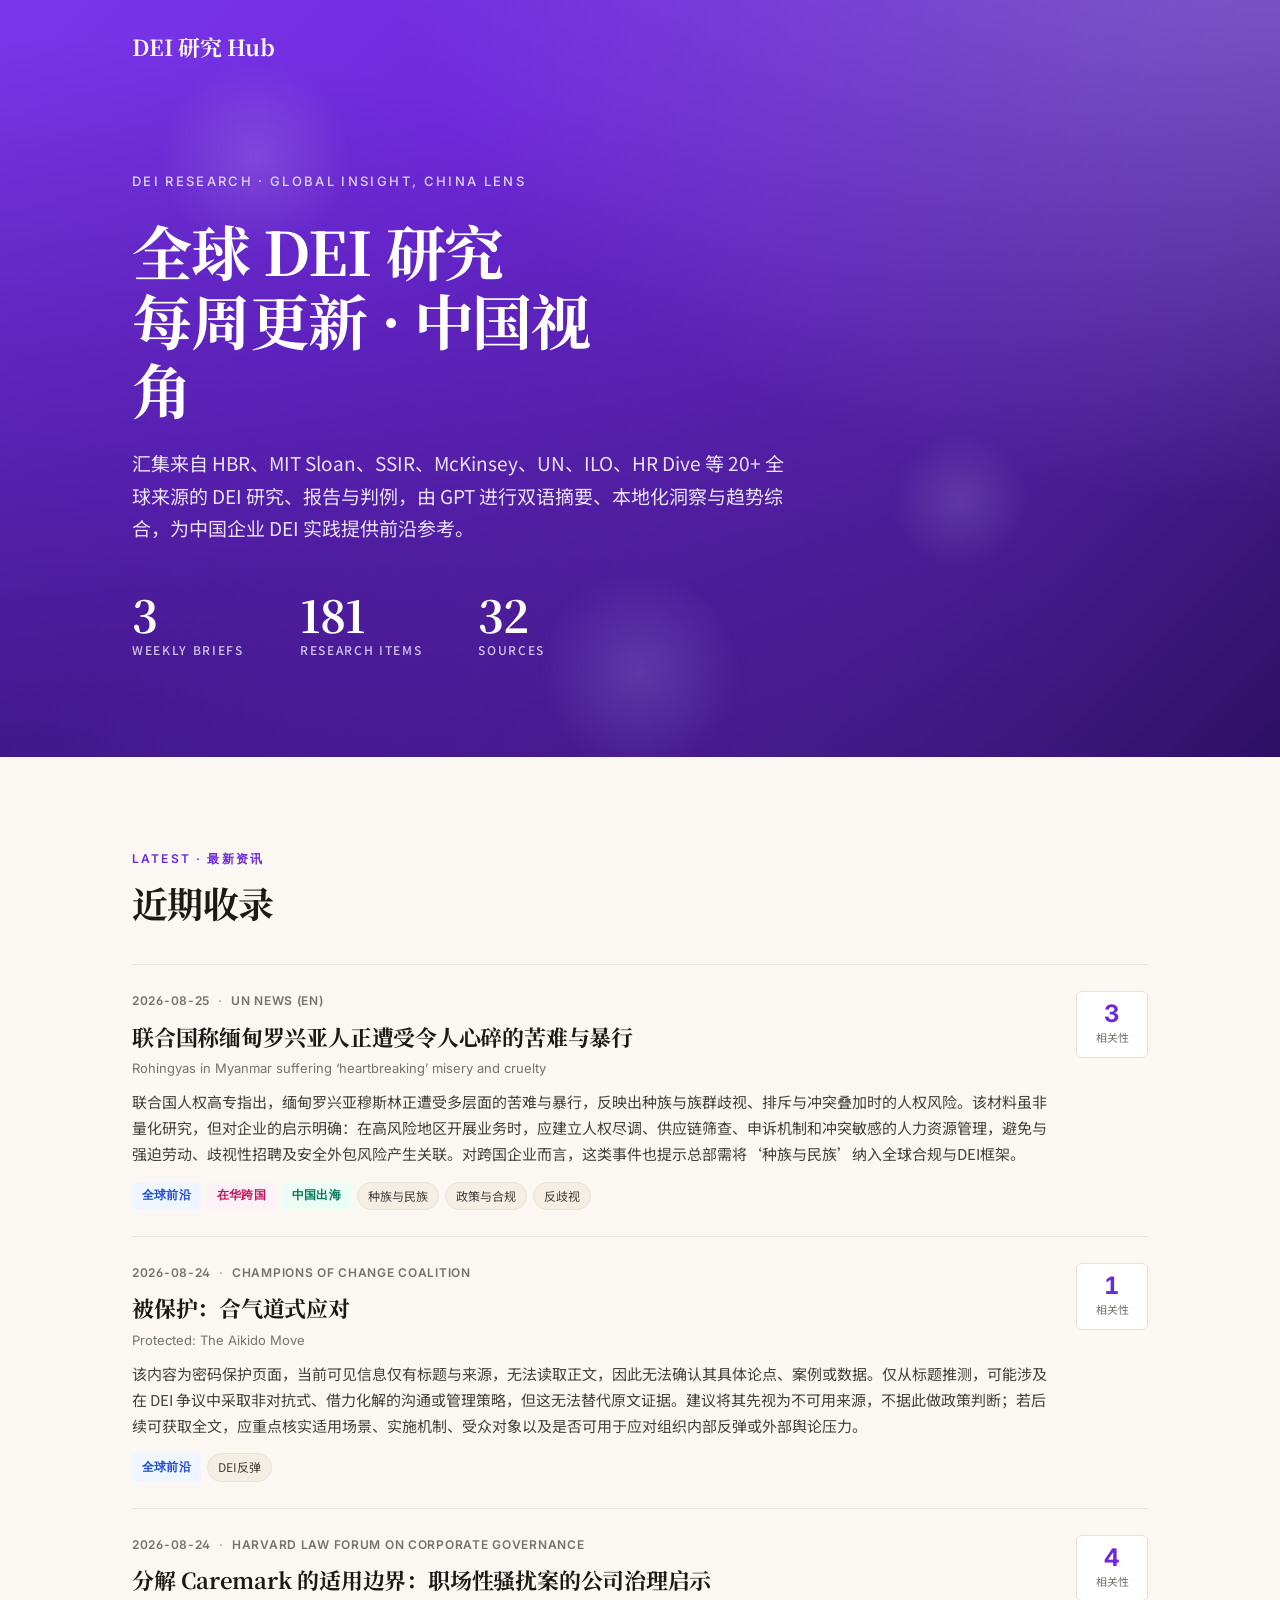
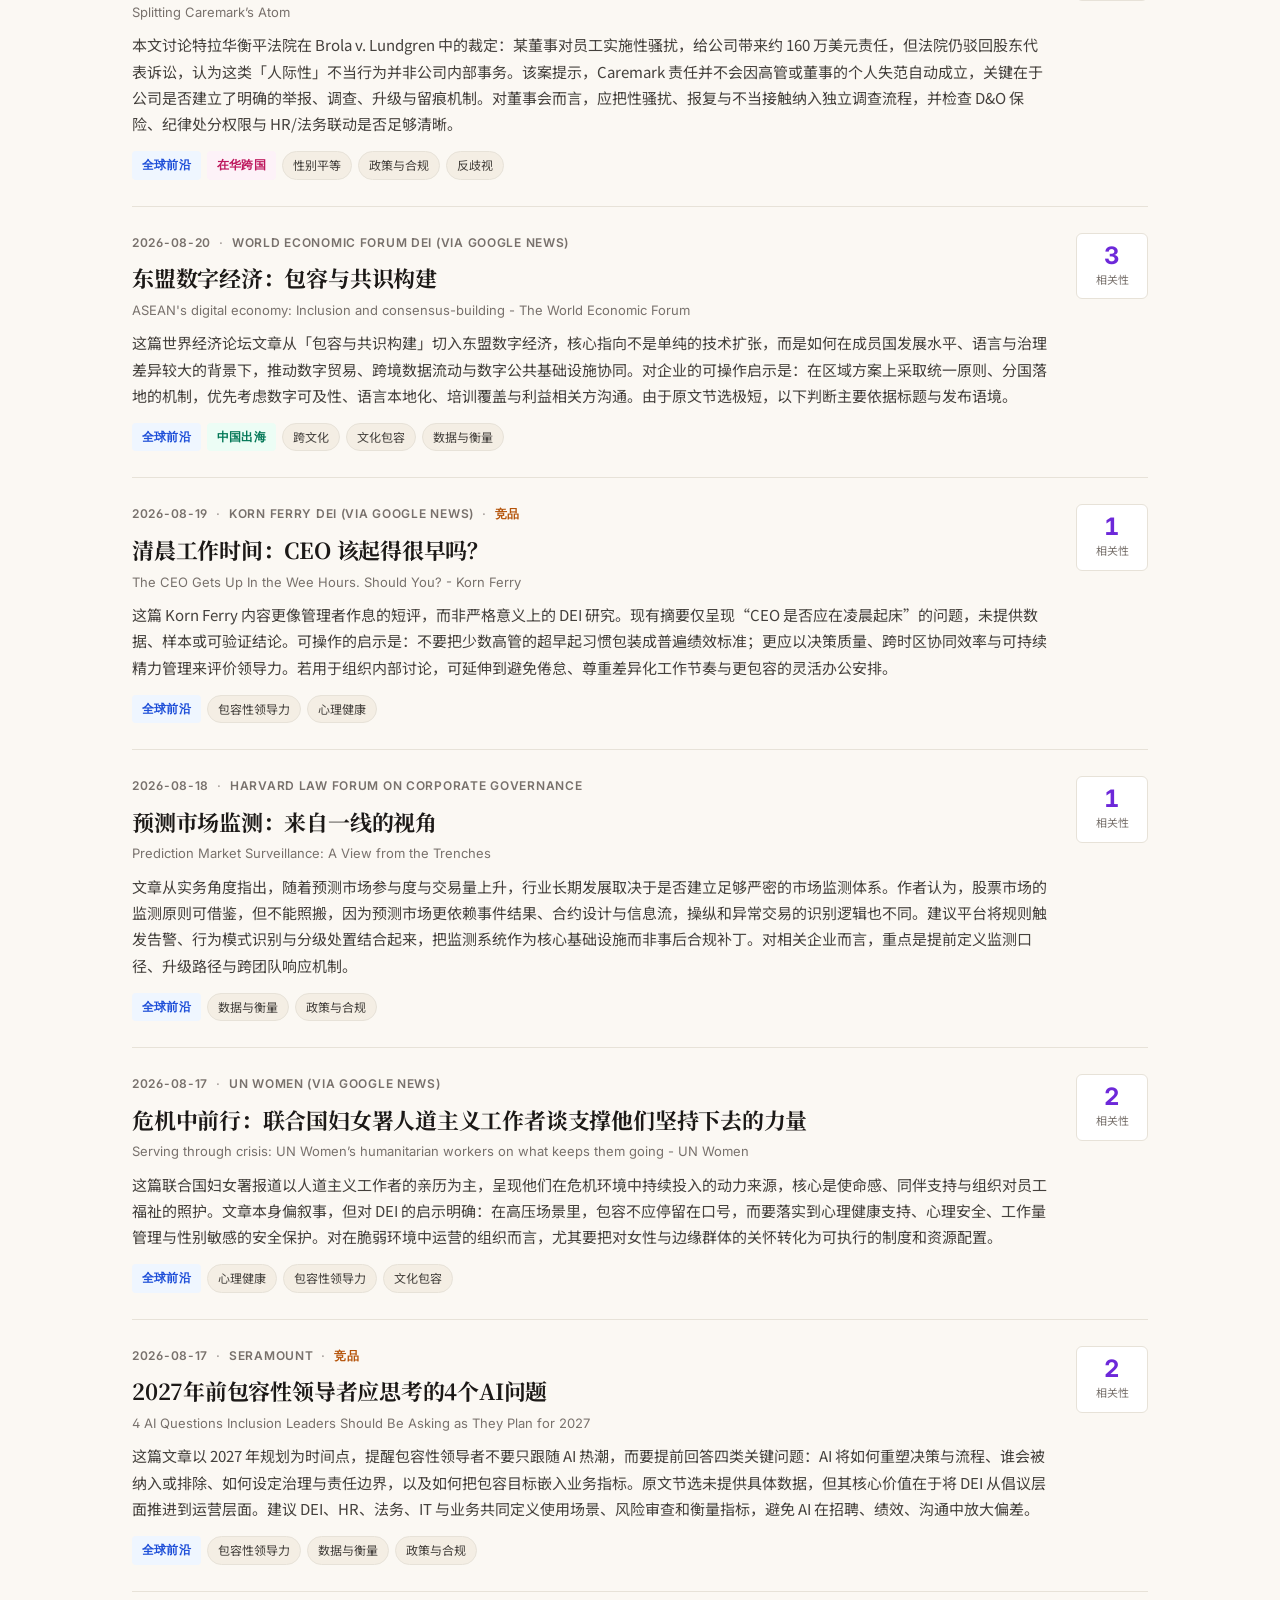
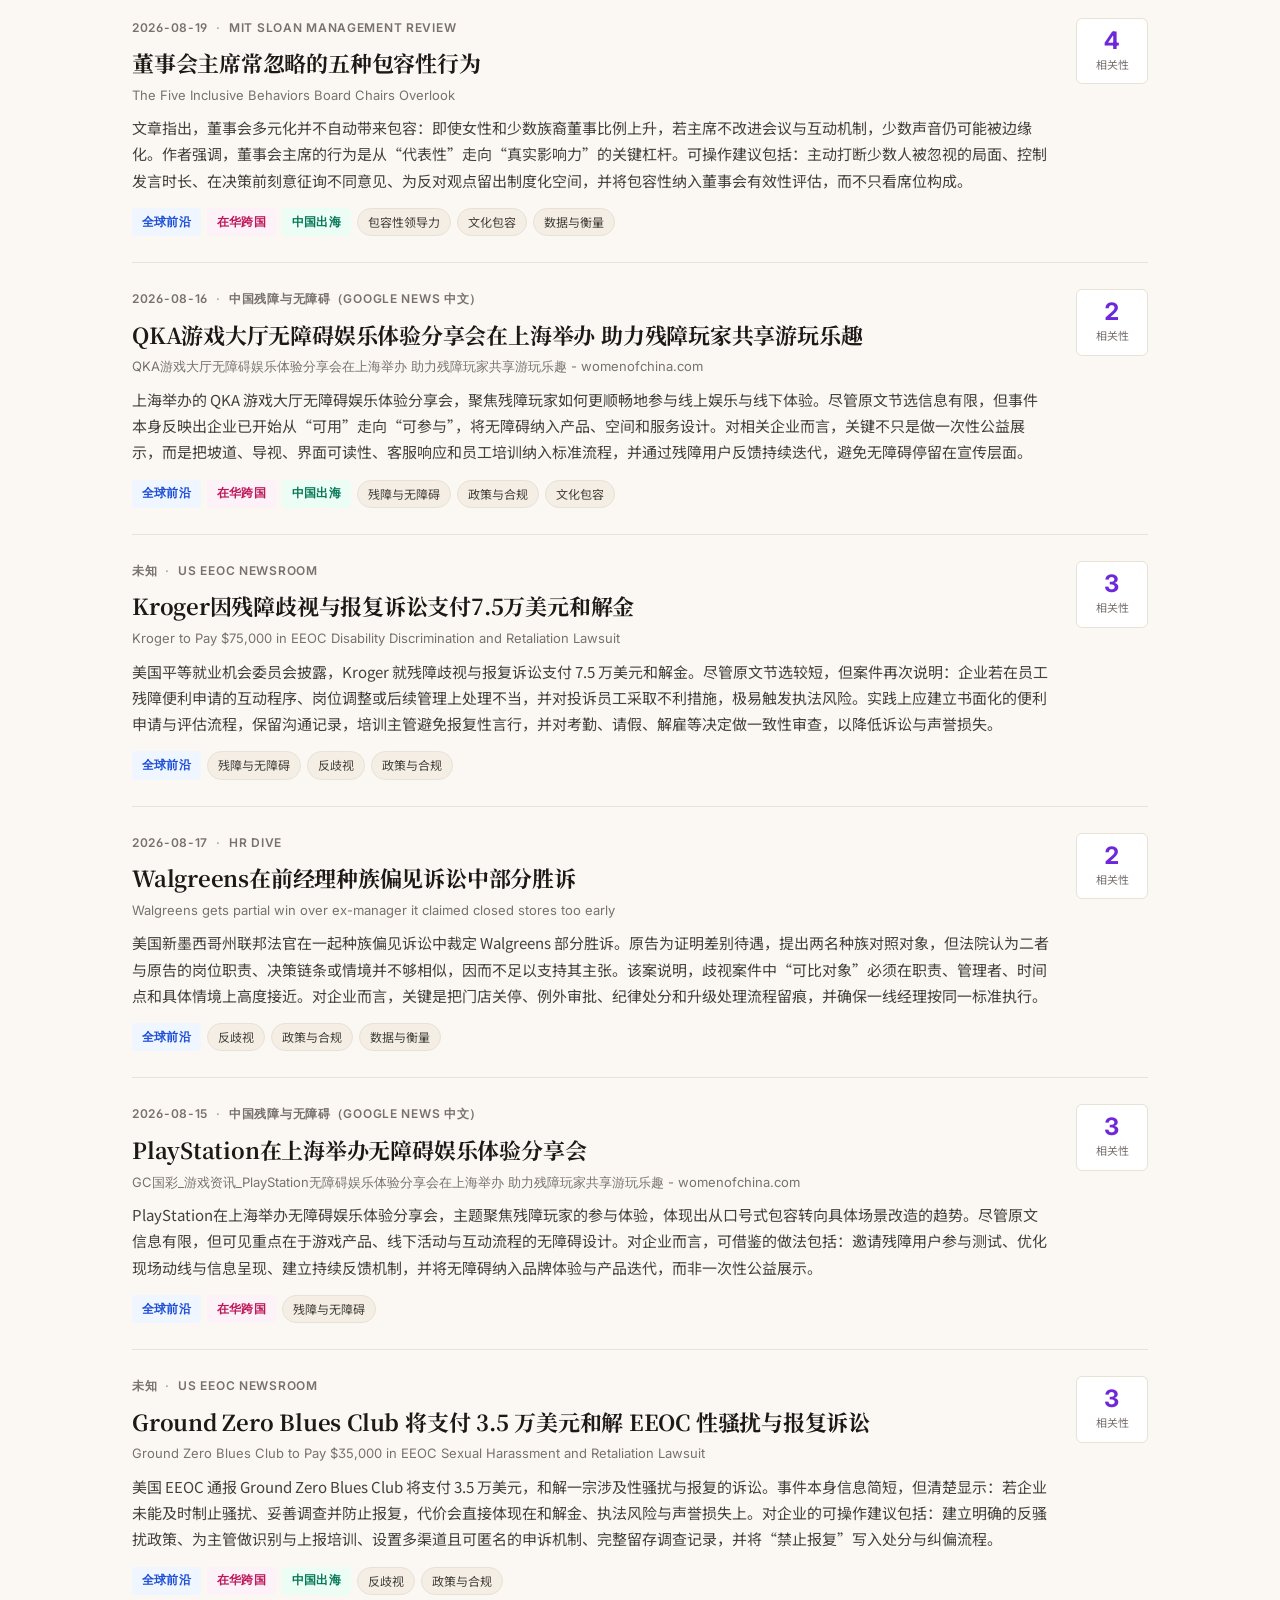
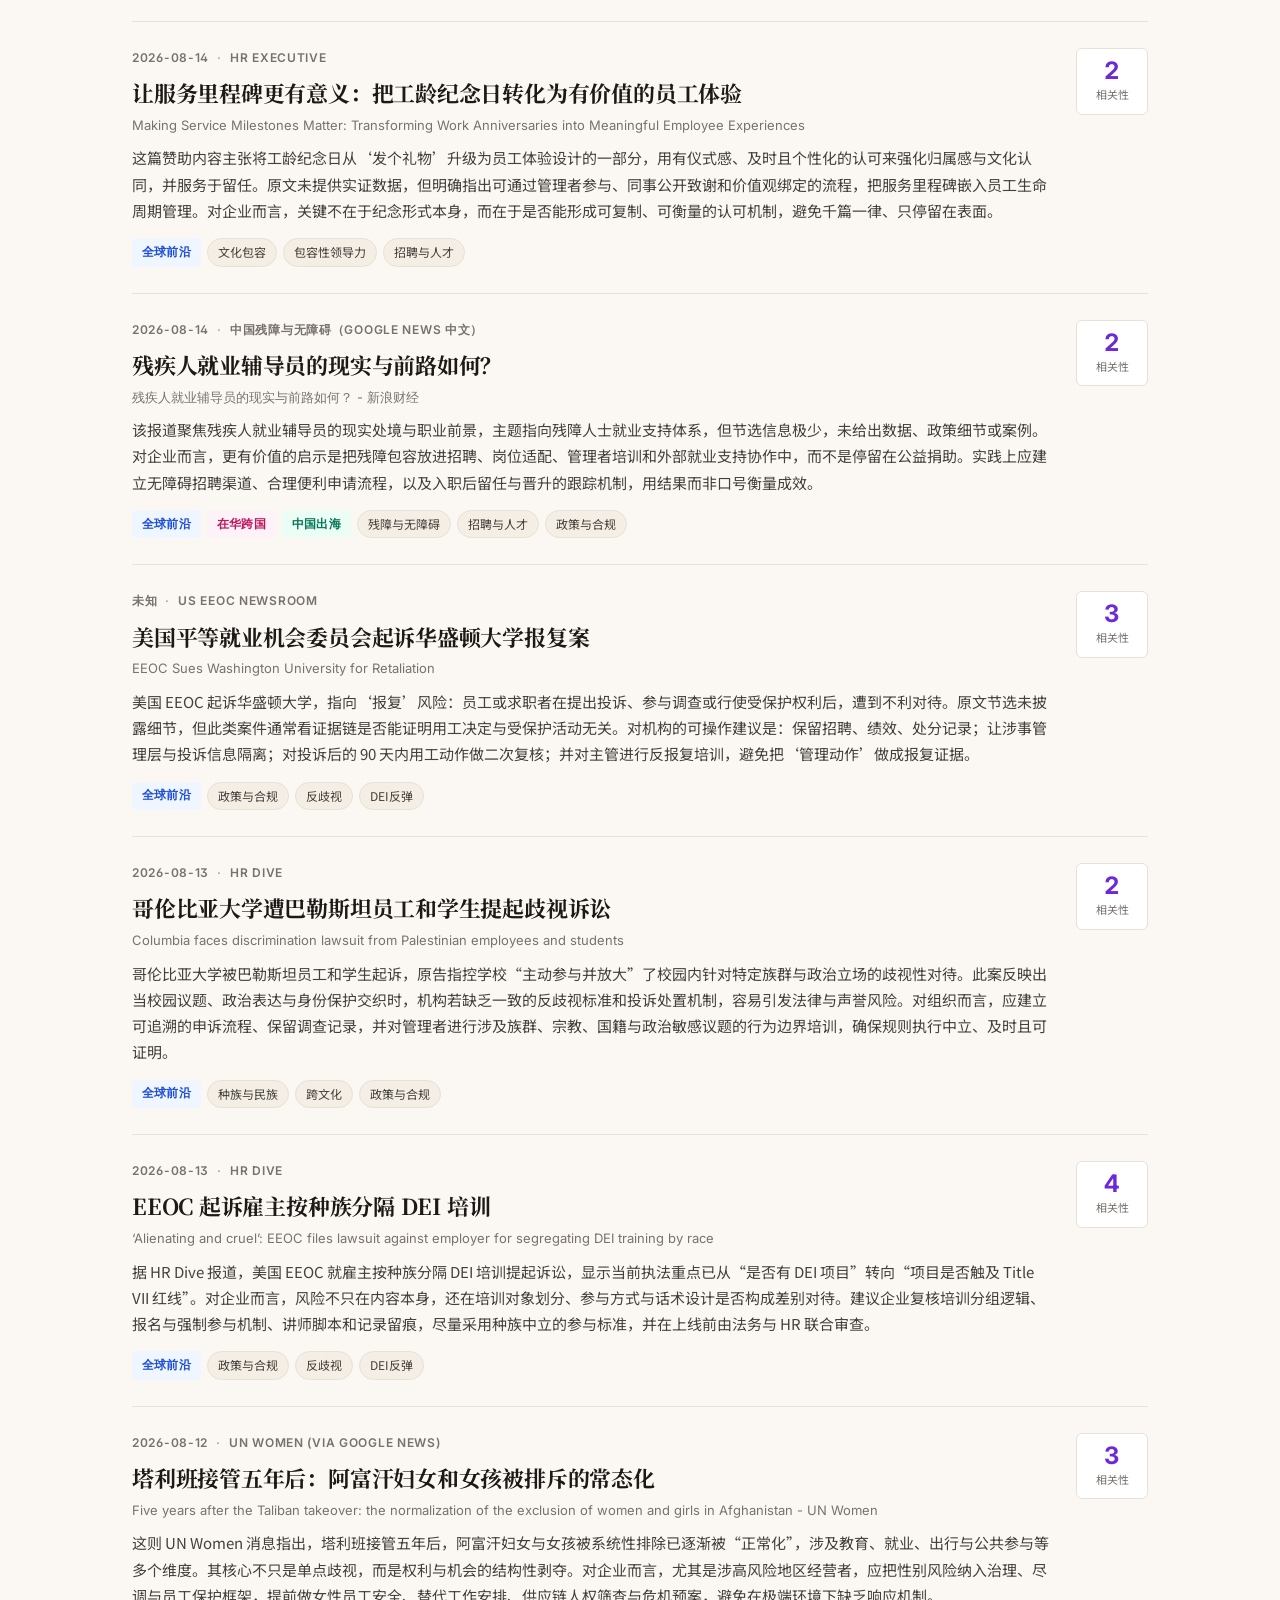
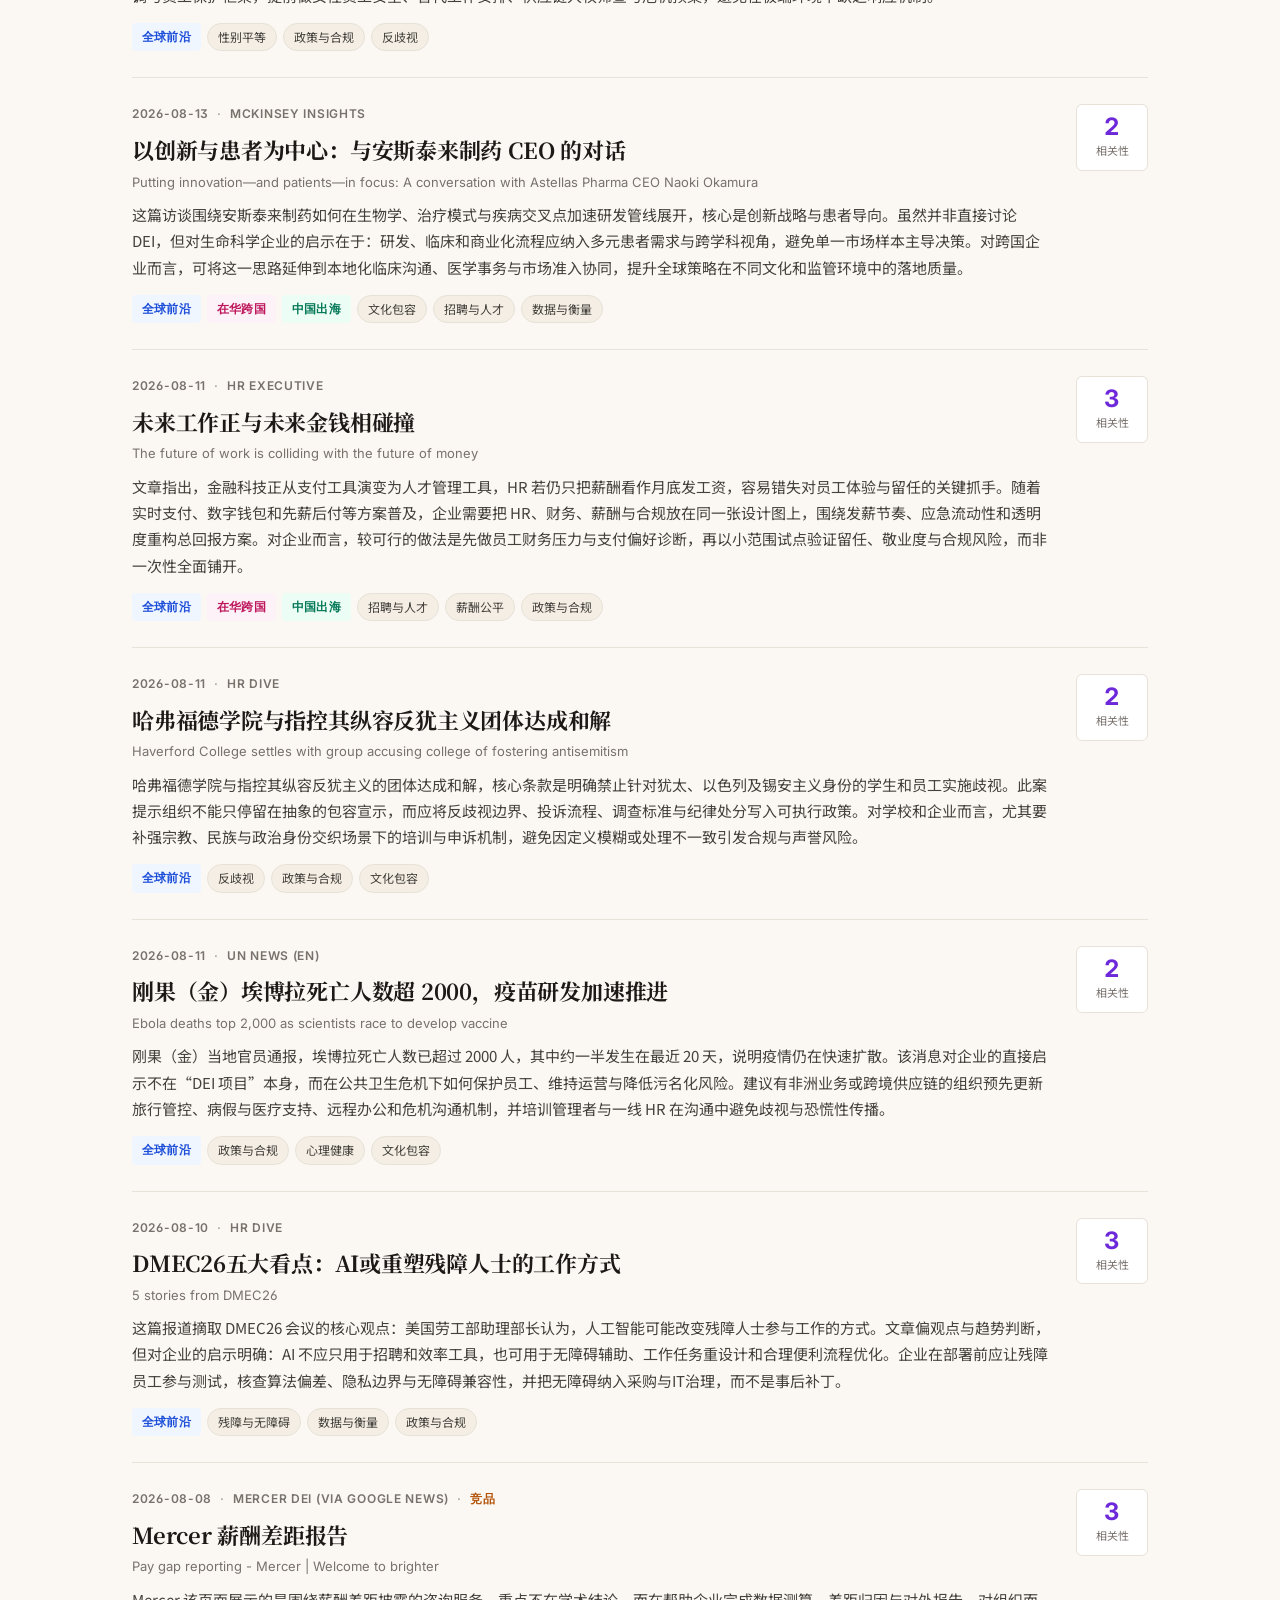
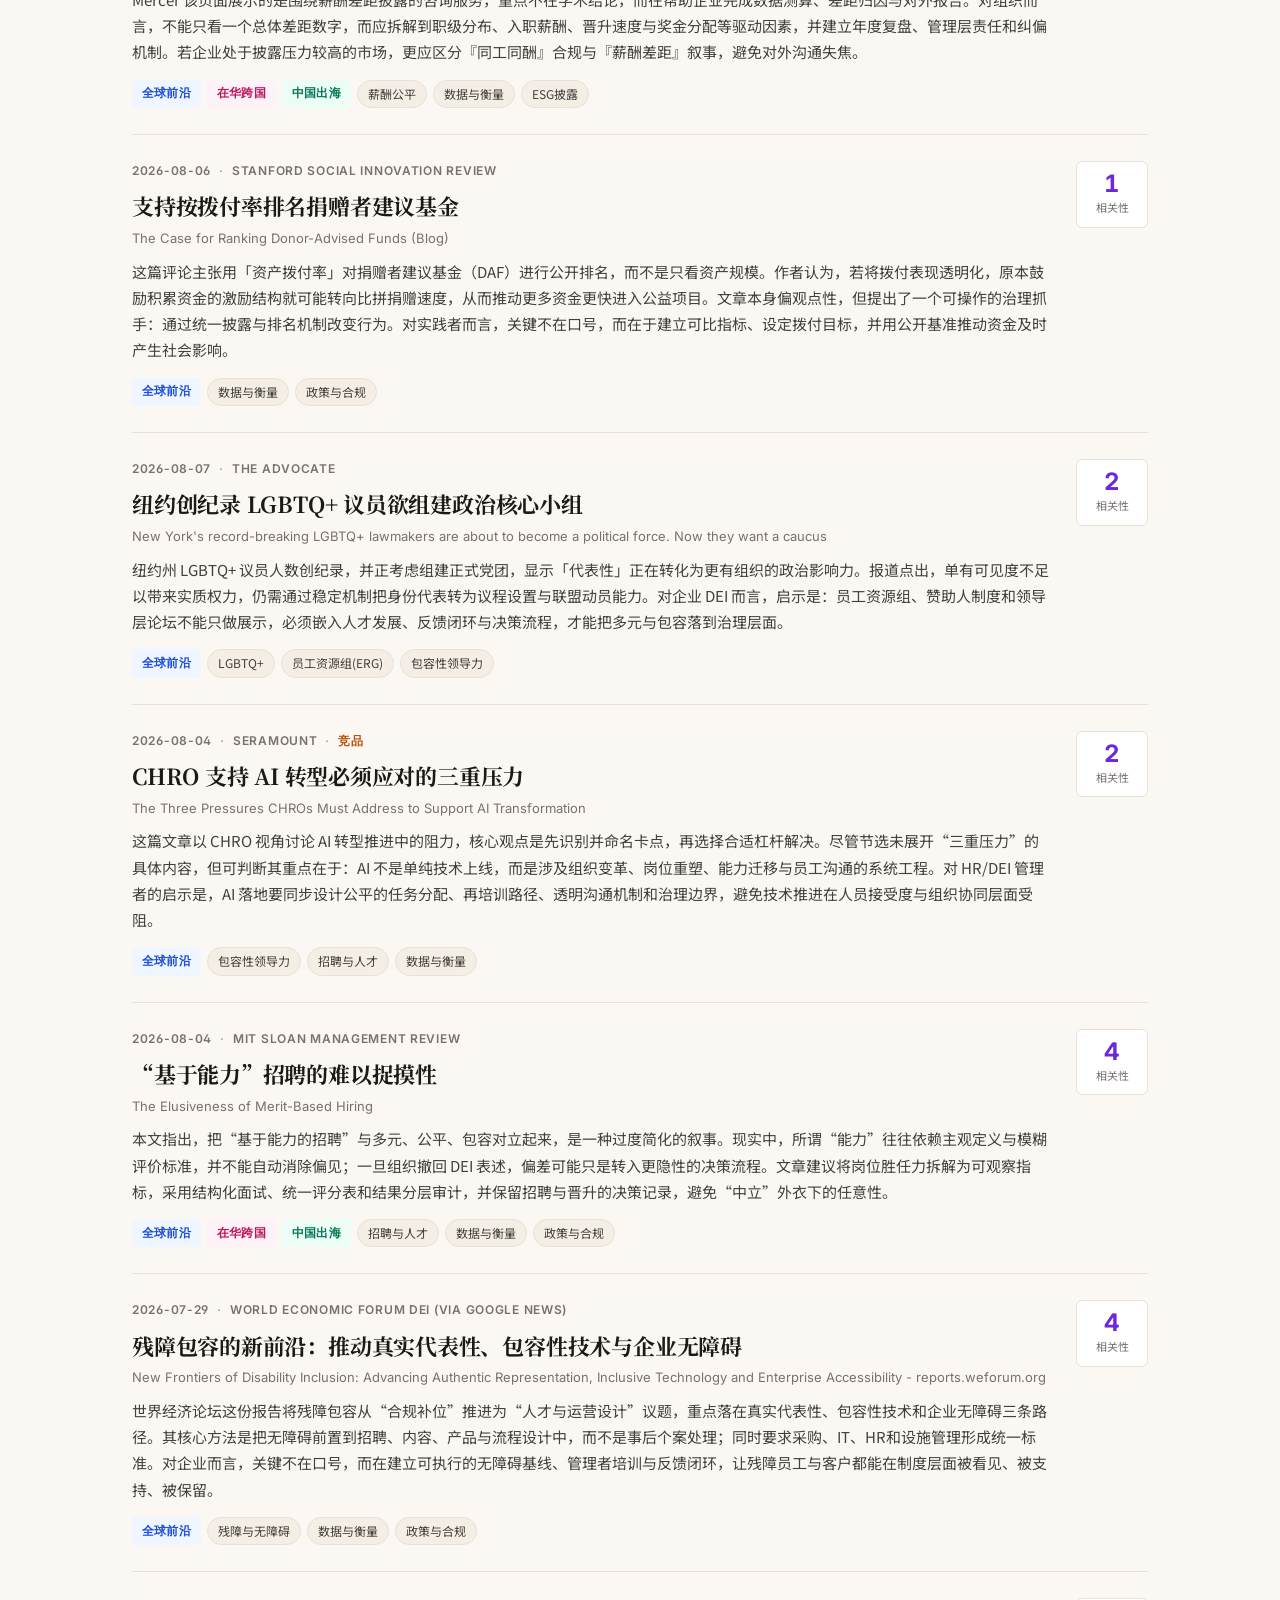
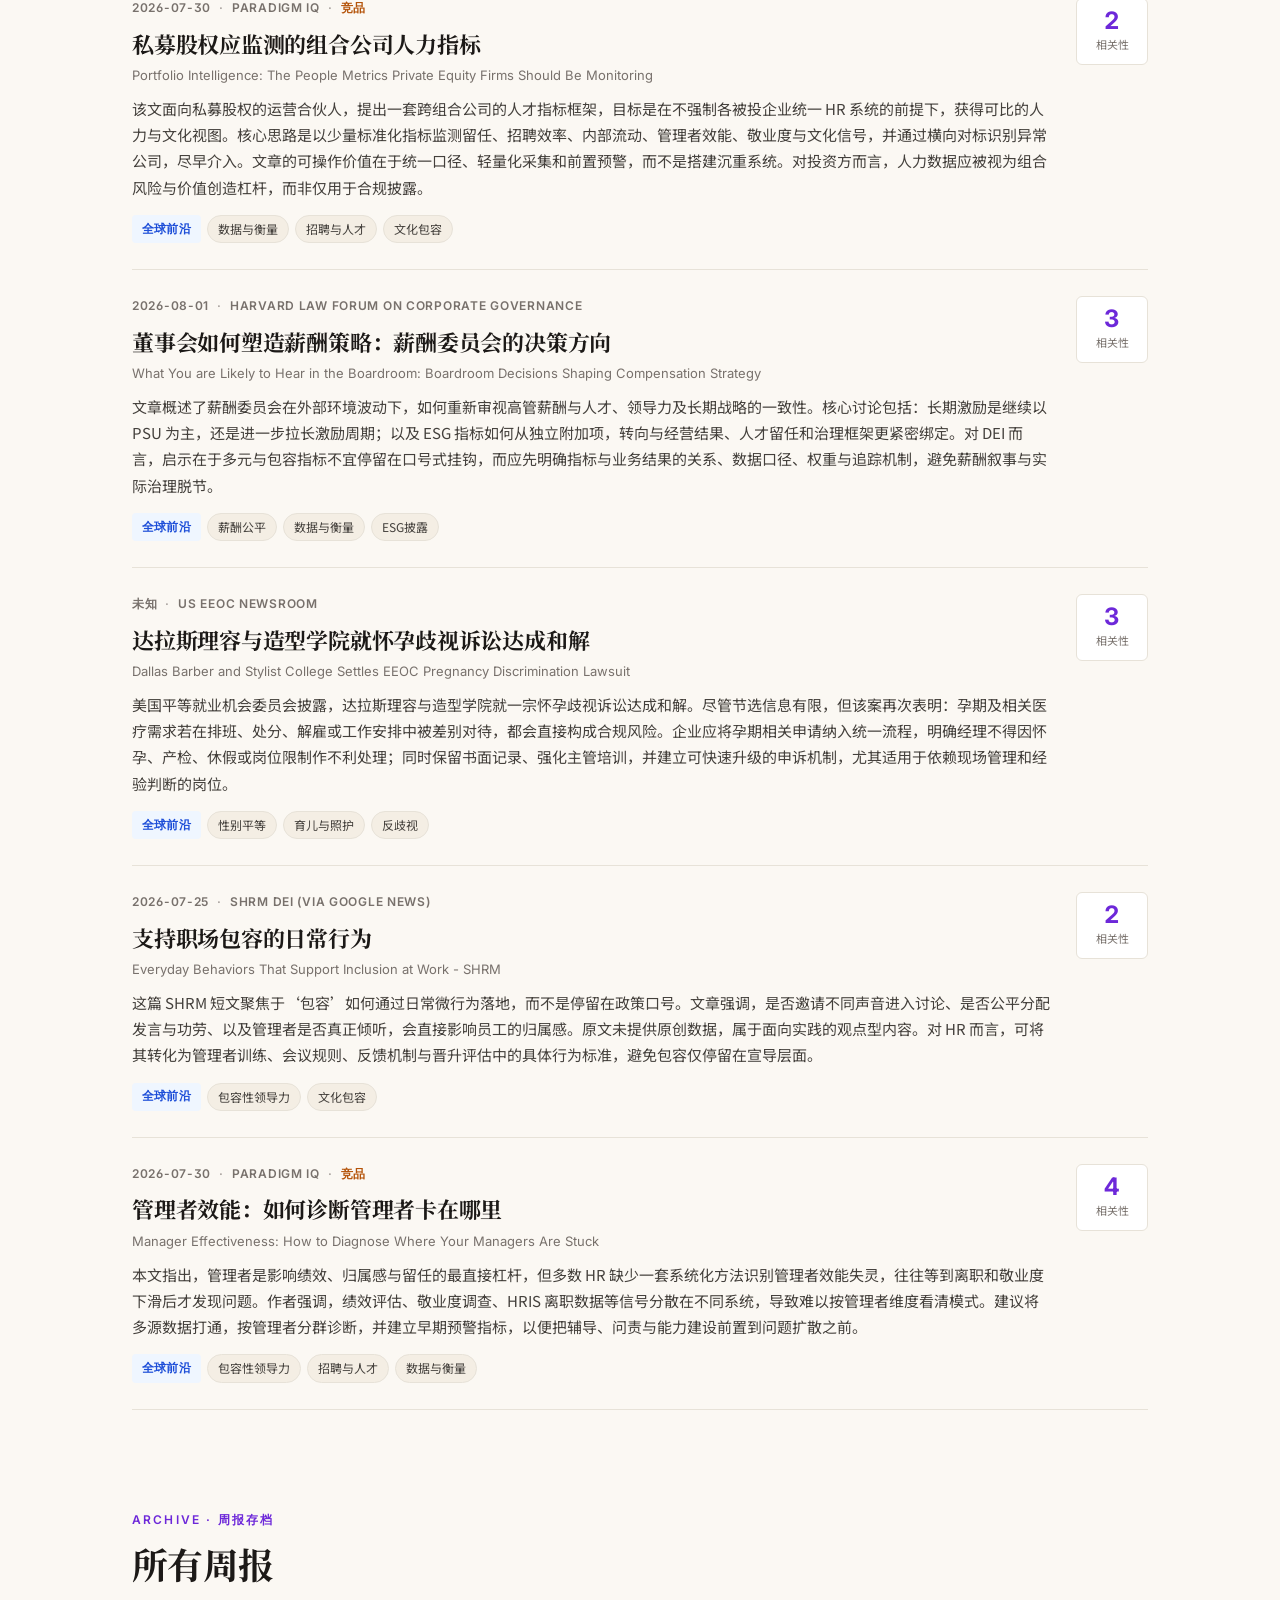
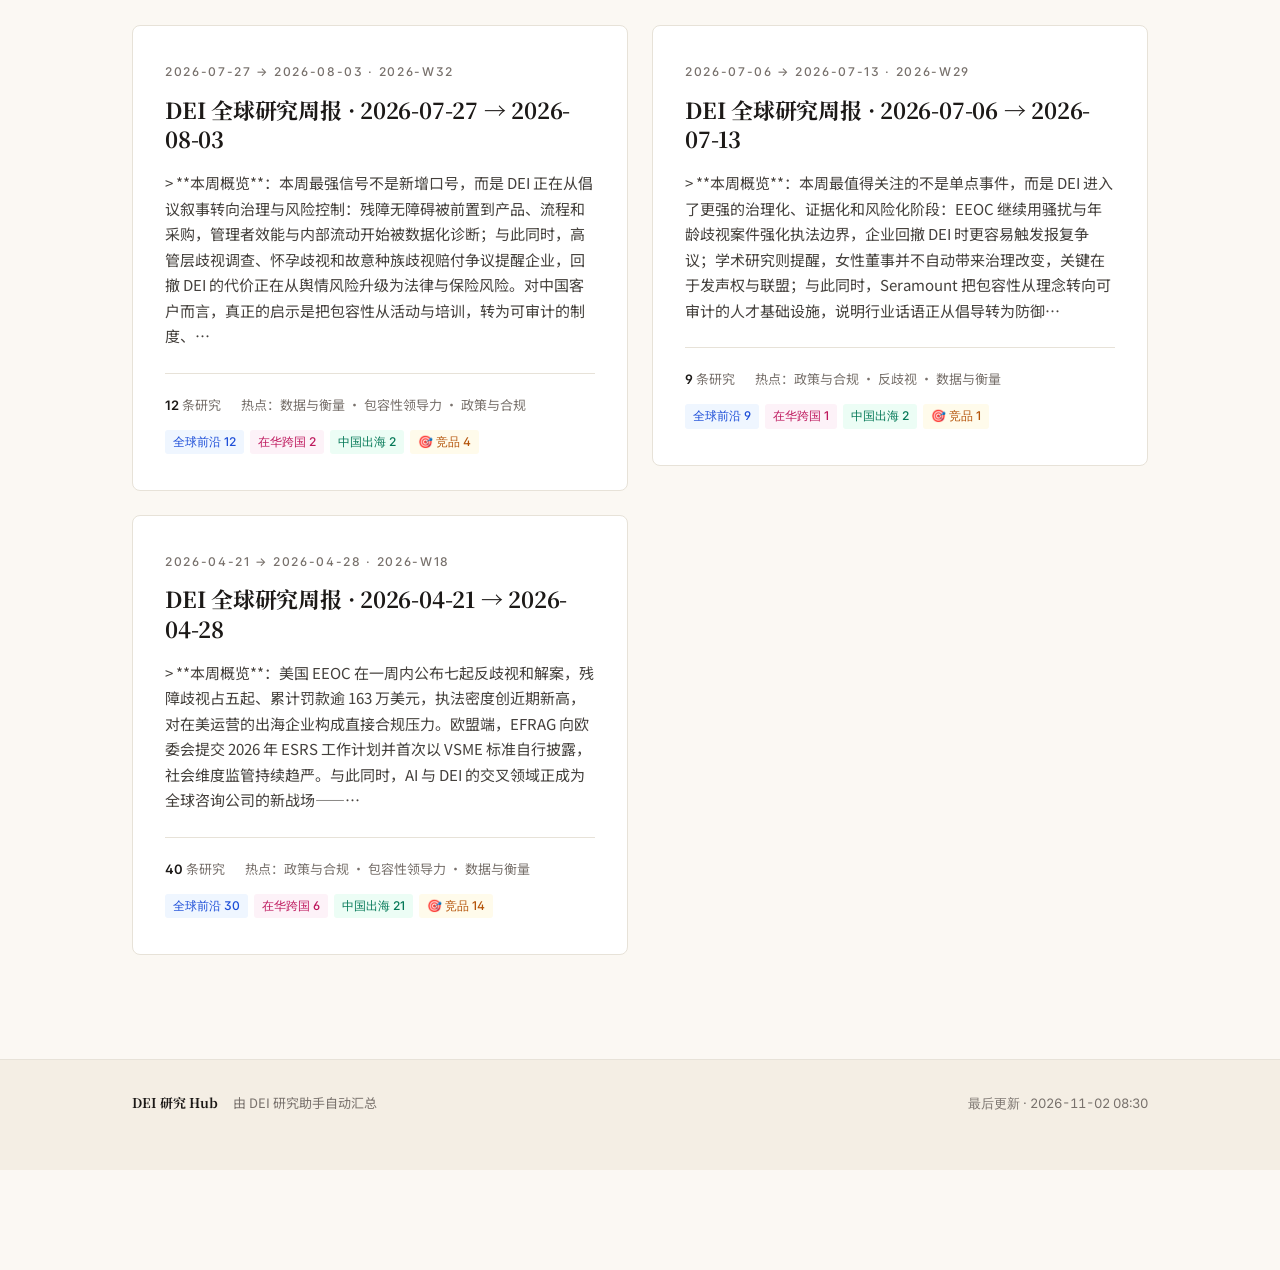
==== commit 129529c1: "publish: site update 2026-11-02 08:30" ====
--- a/index.html
+++ b/index.html
@@ -1223,7 +1223,7 @@
                     <span class="brand-mini">DEI 研究 Hub</span>
                     <span style="margin-left: 12px;">由 DEI 研究助手自动汇总</span>
                 </div>
-                <div class="font-en">最后更新 · 2026-10-19 09:36</div>
+                <div class="font-en">最后更新 · 2026-11-02 08:30</div>
             </div>
         </div>
     </footer>
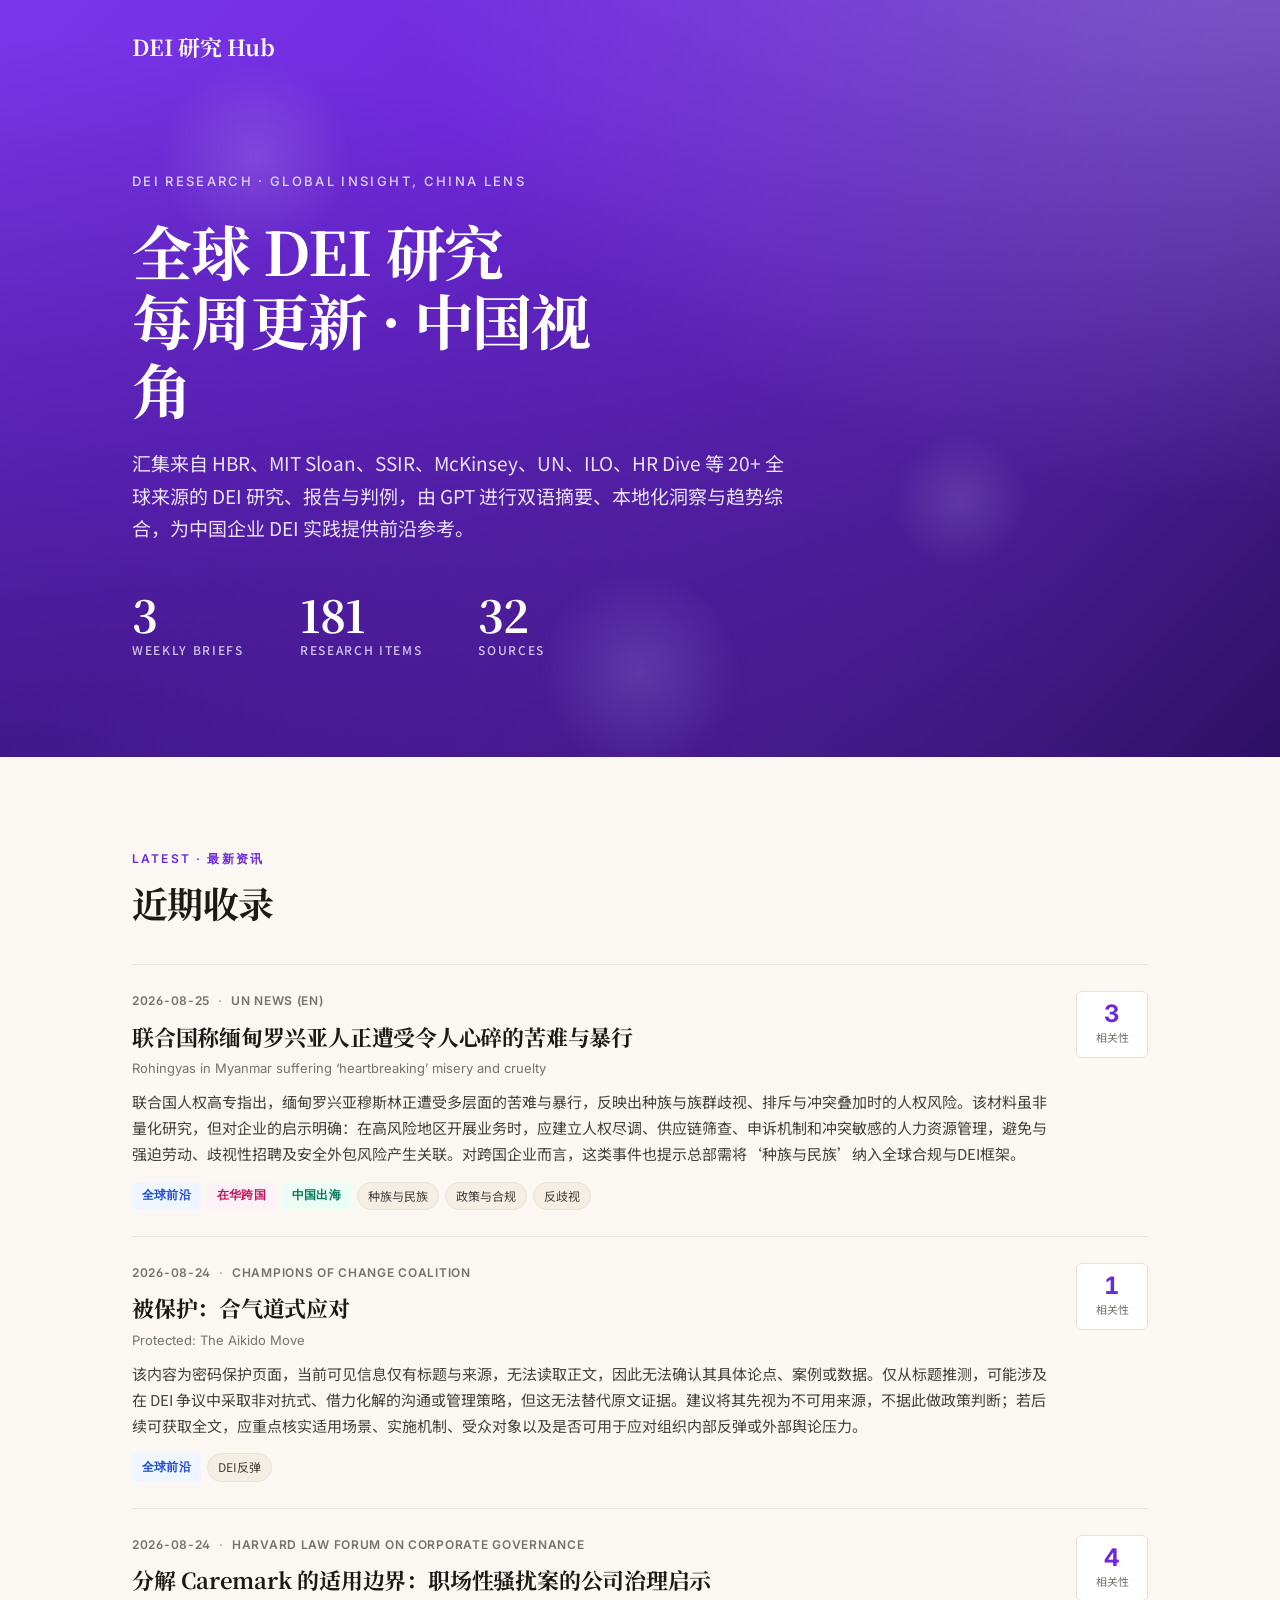
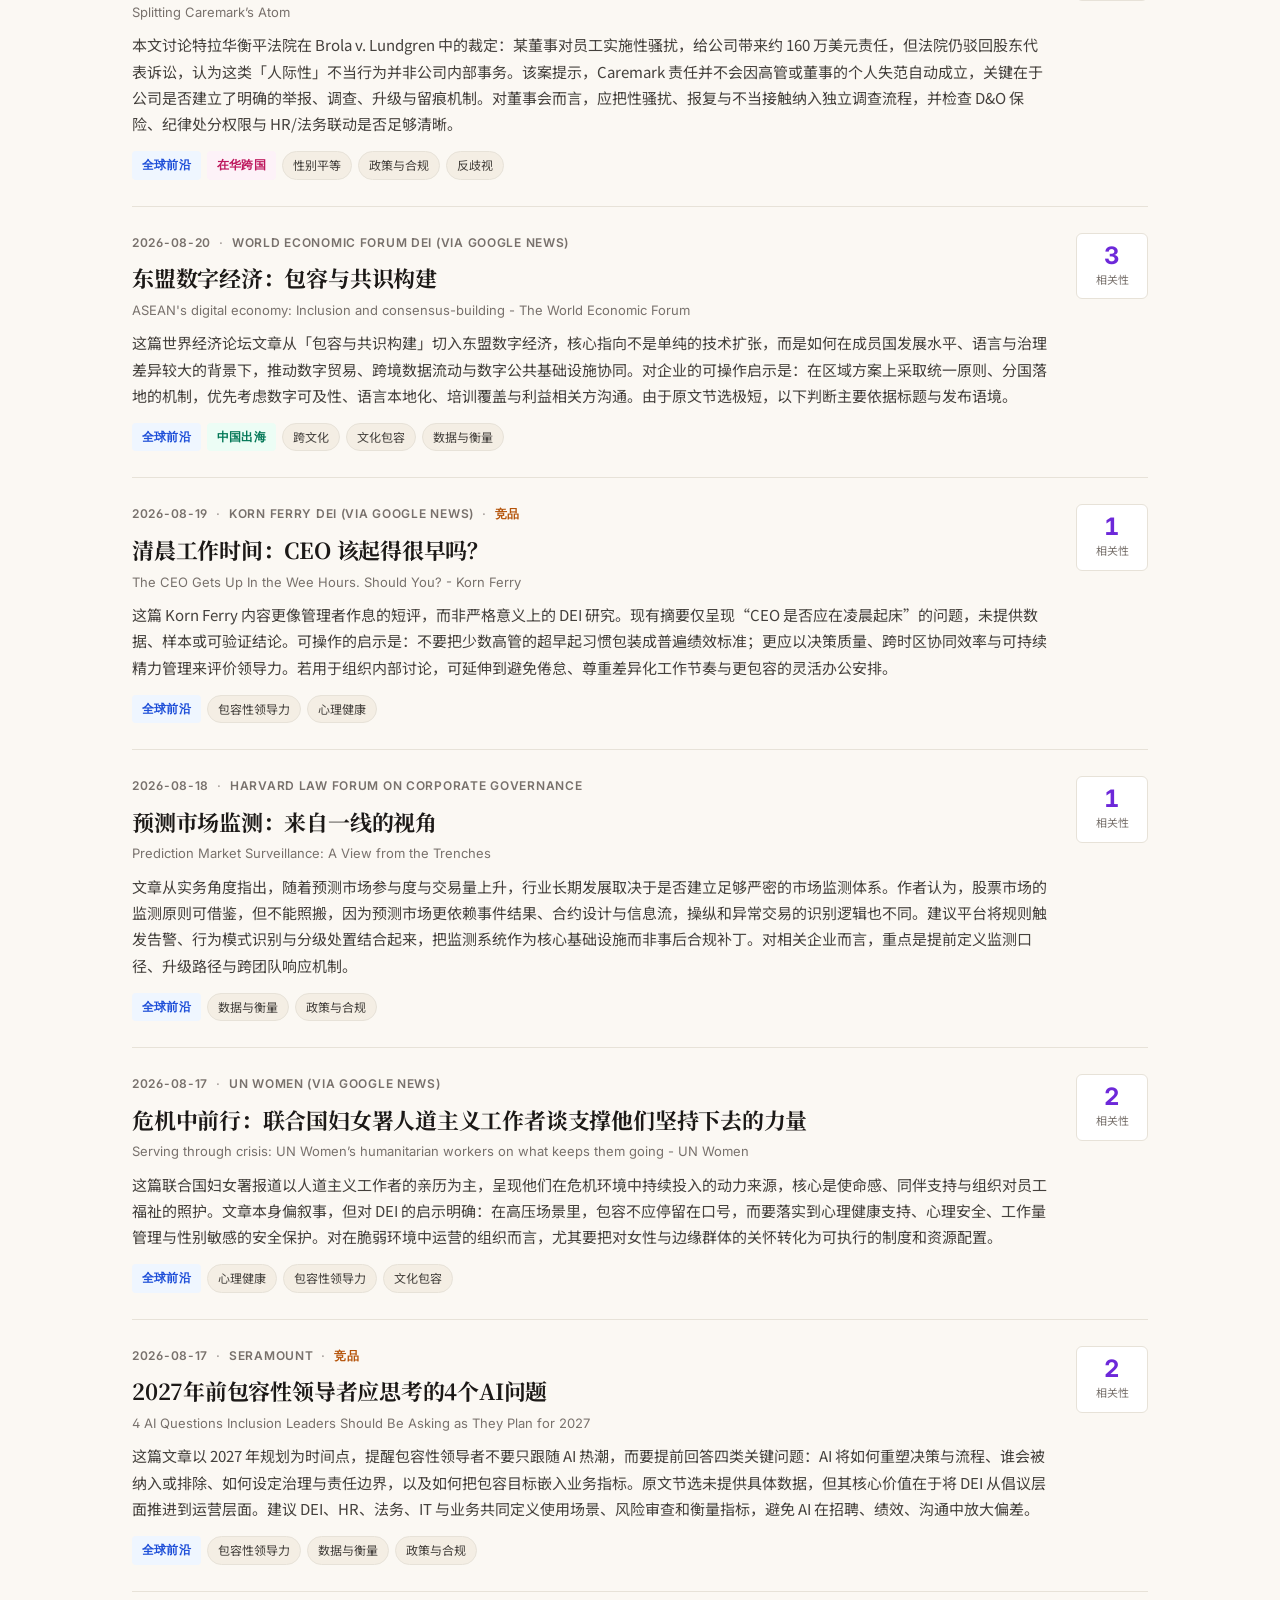
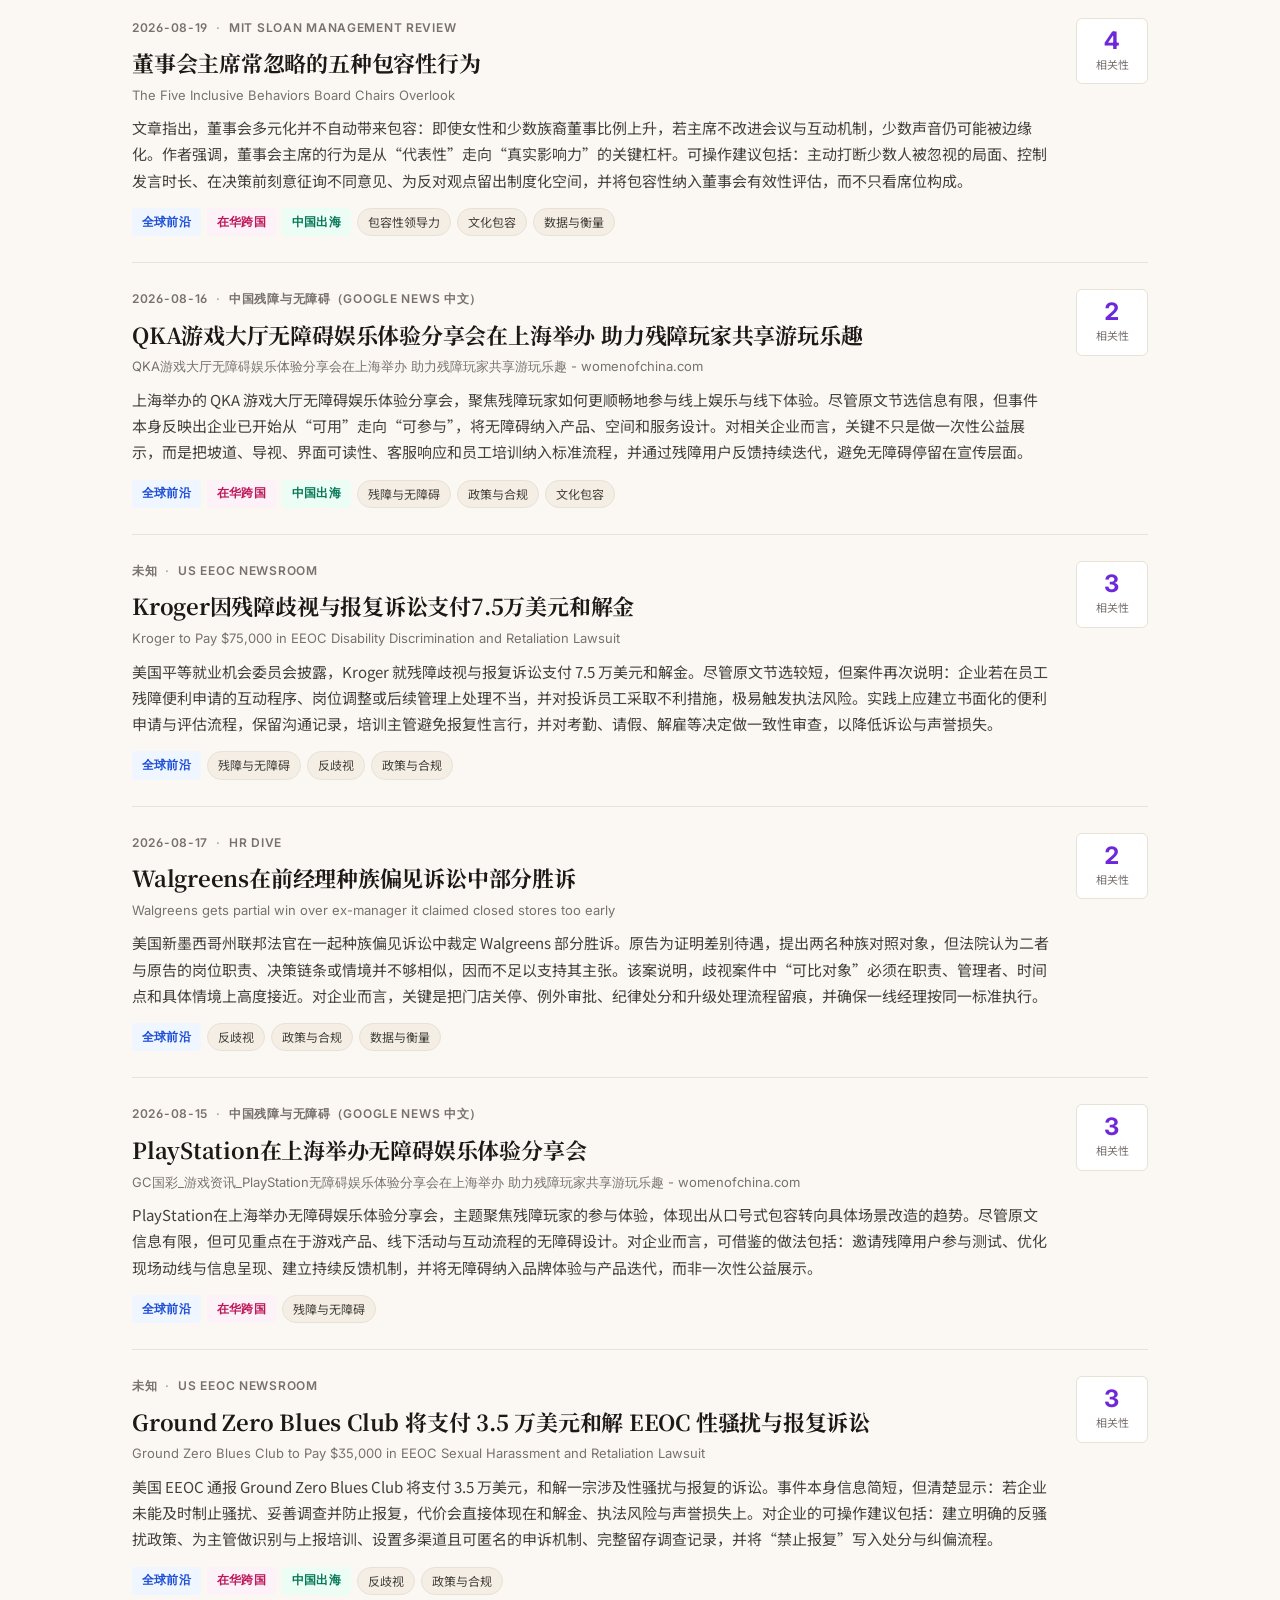
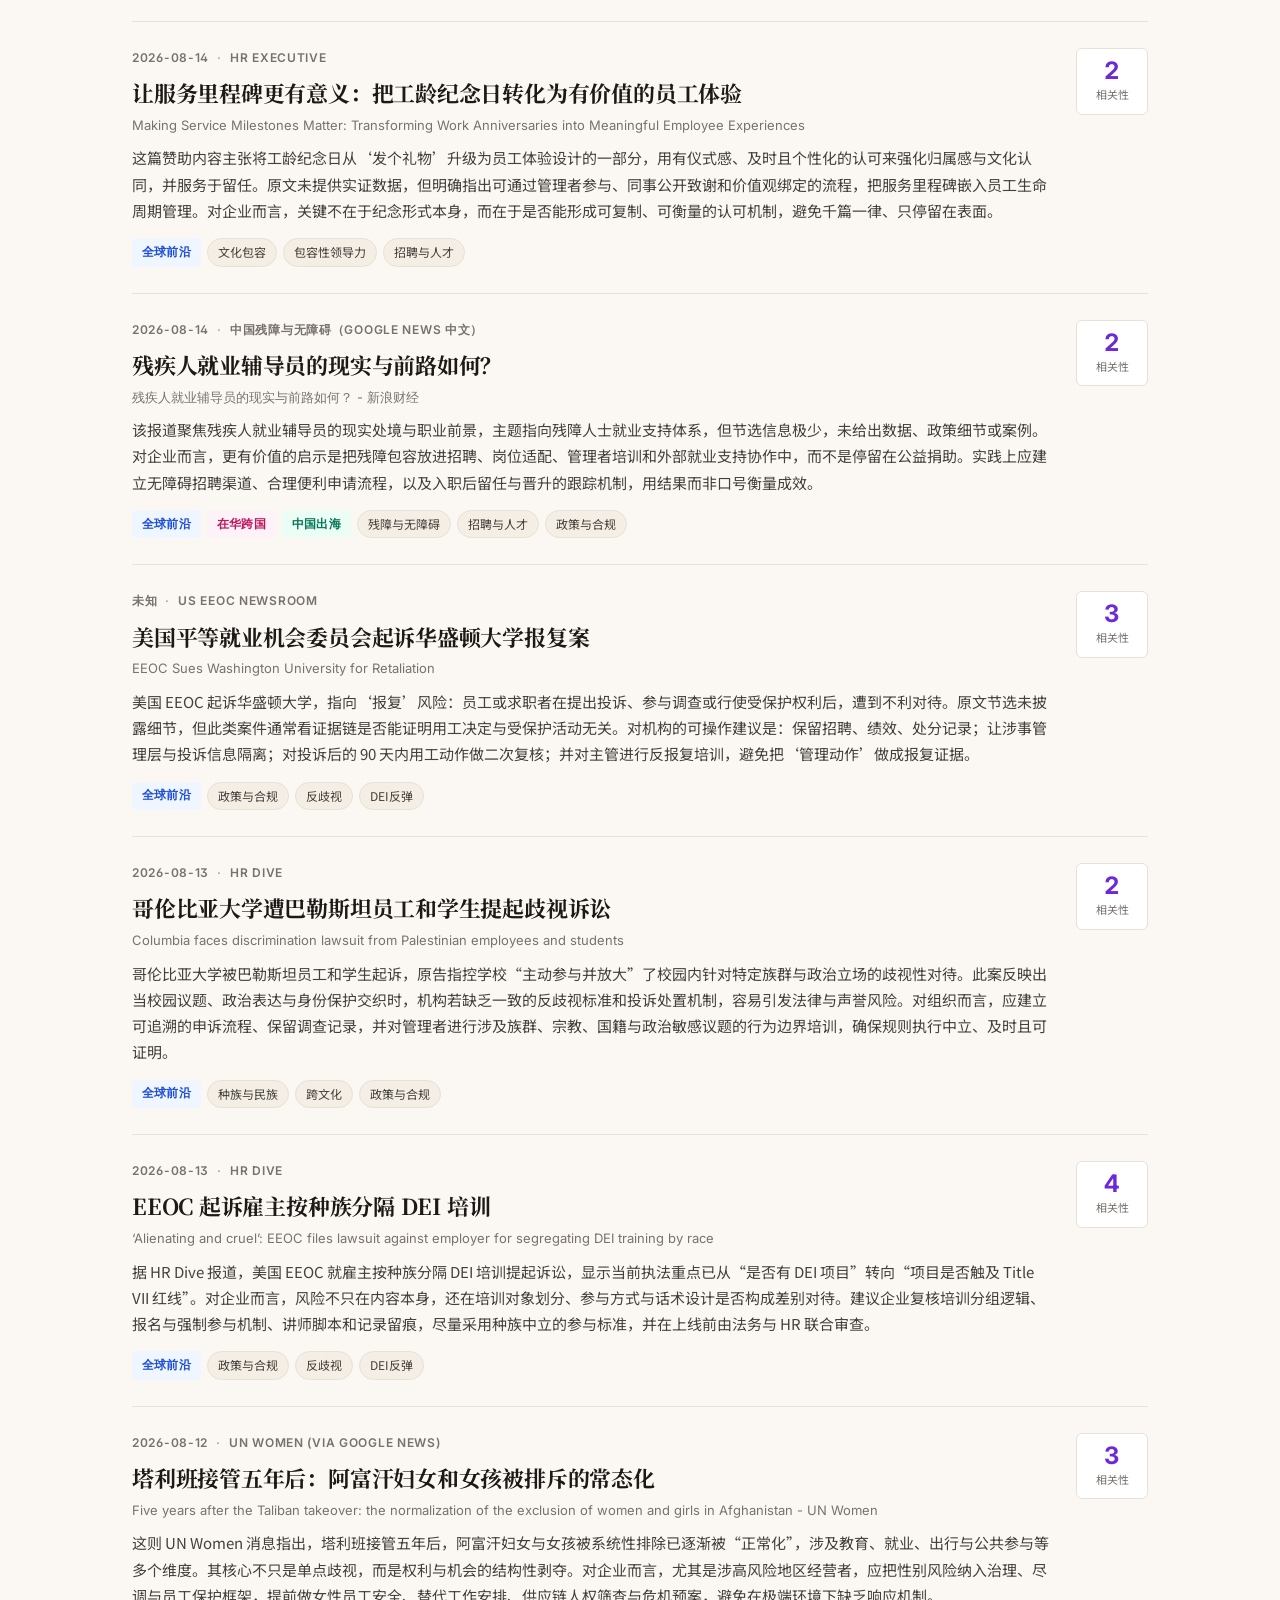
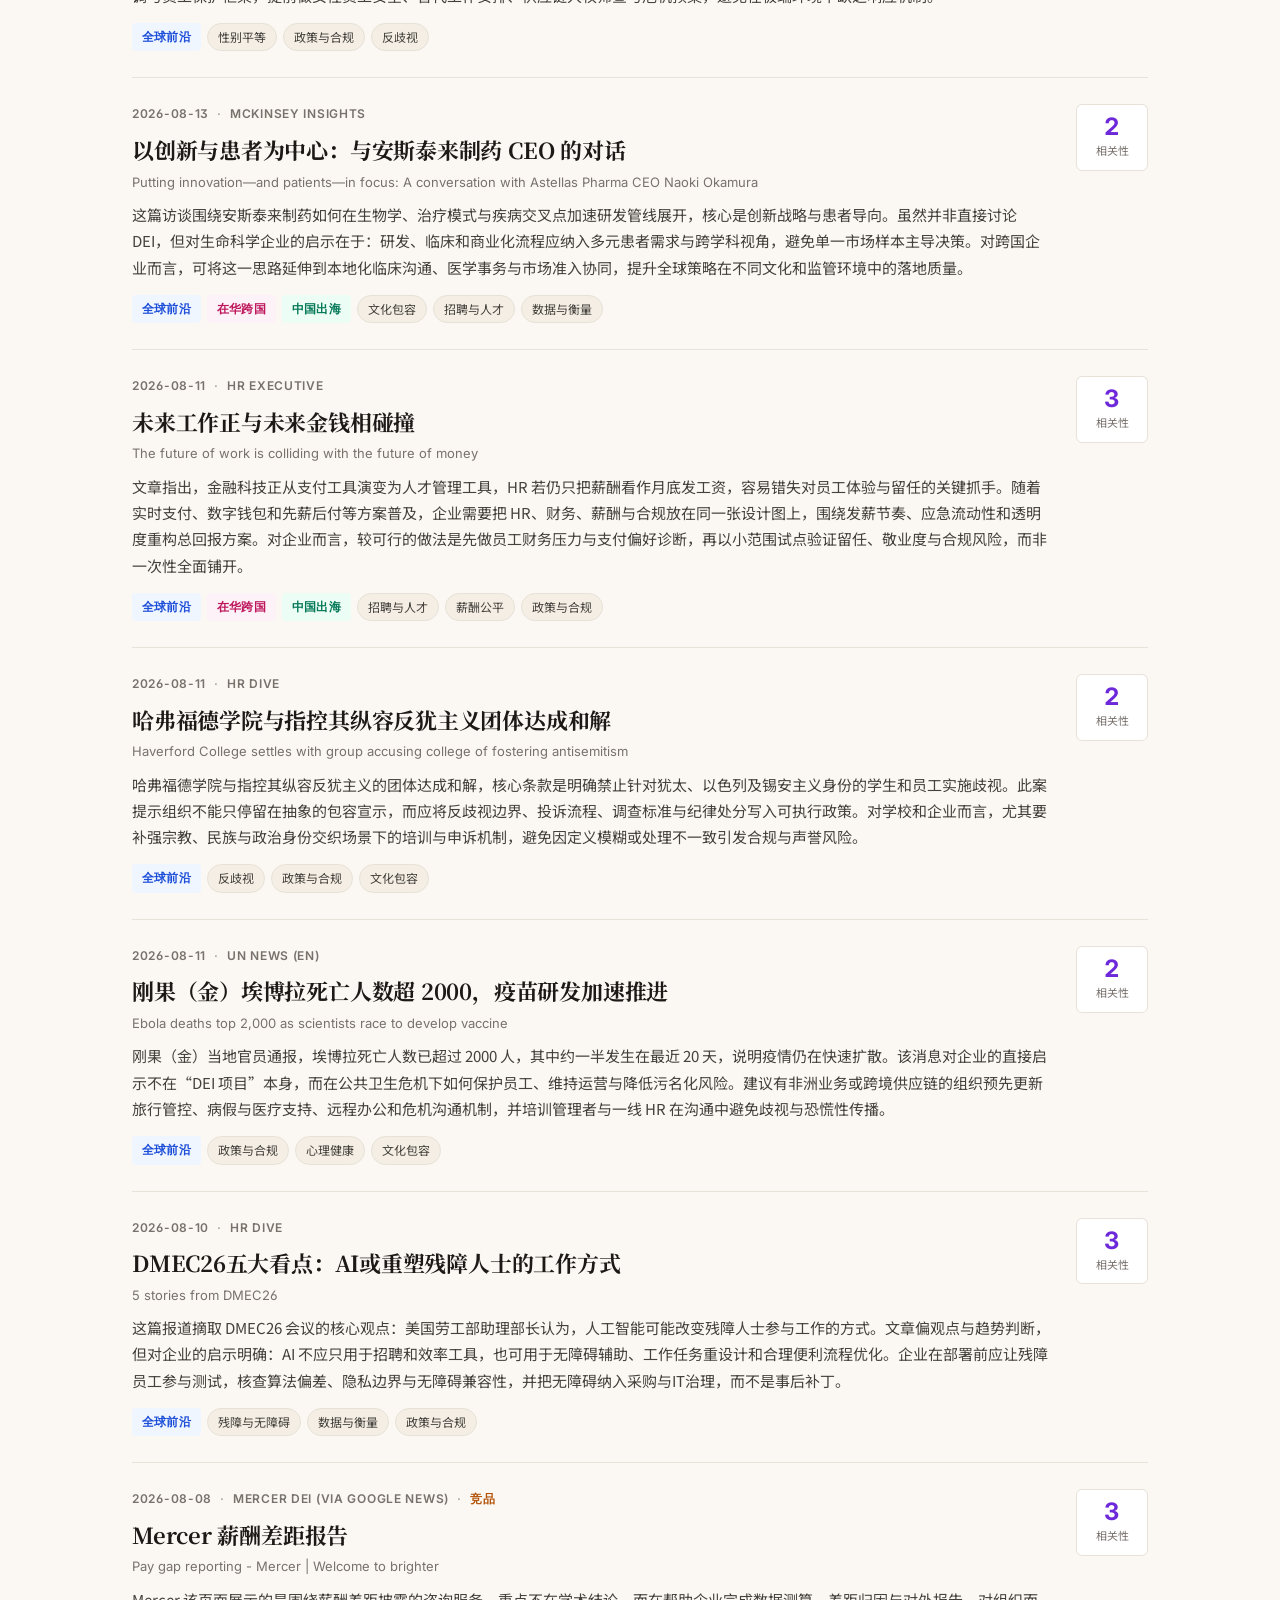
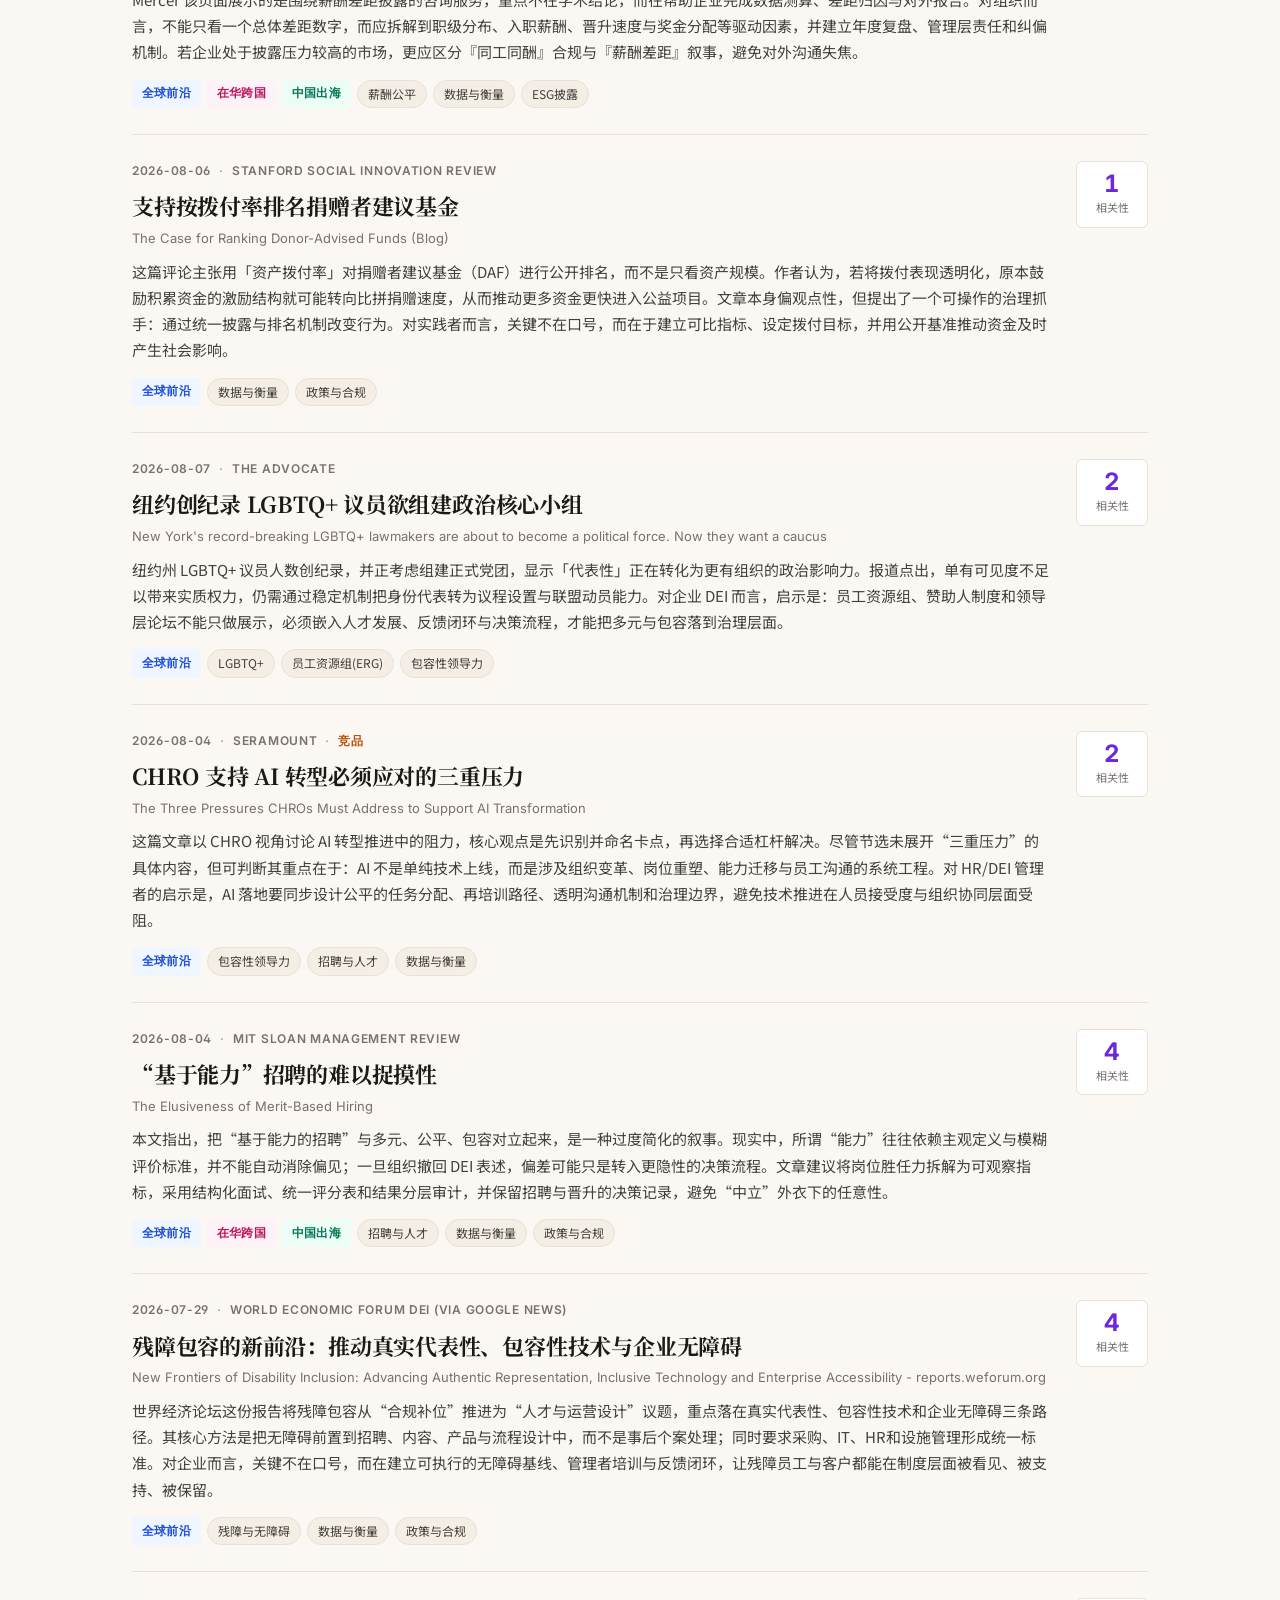
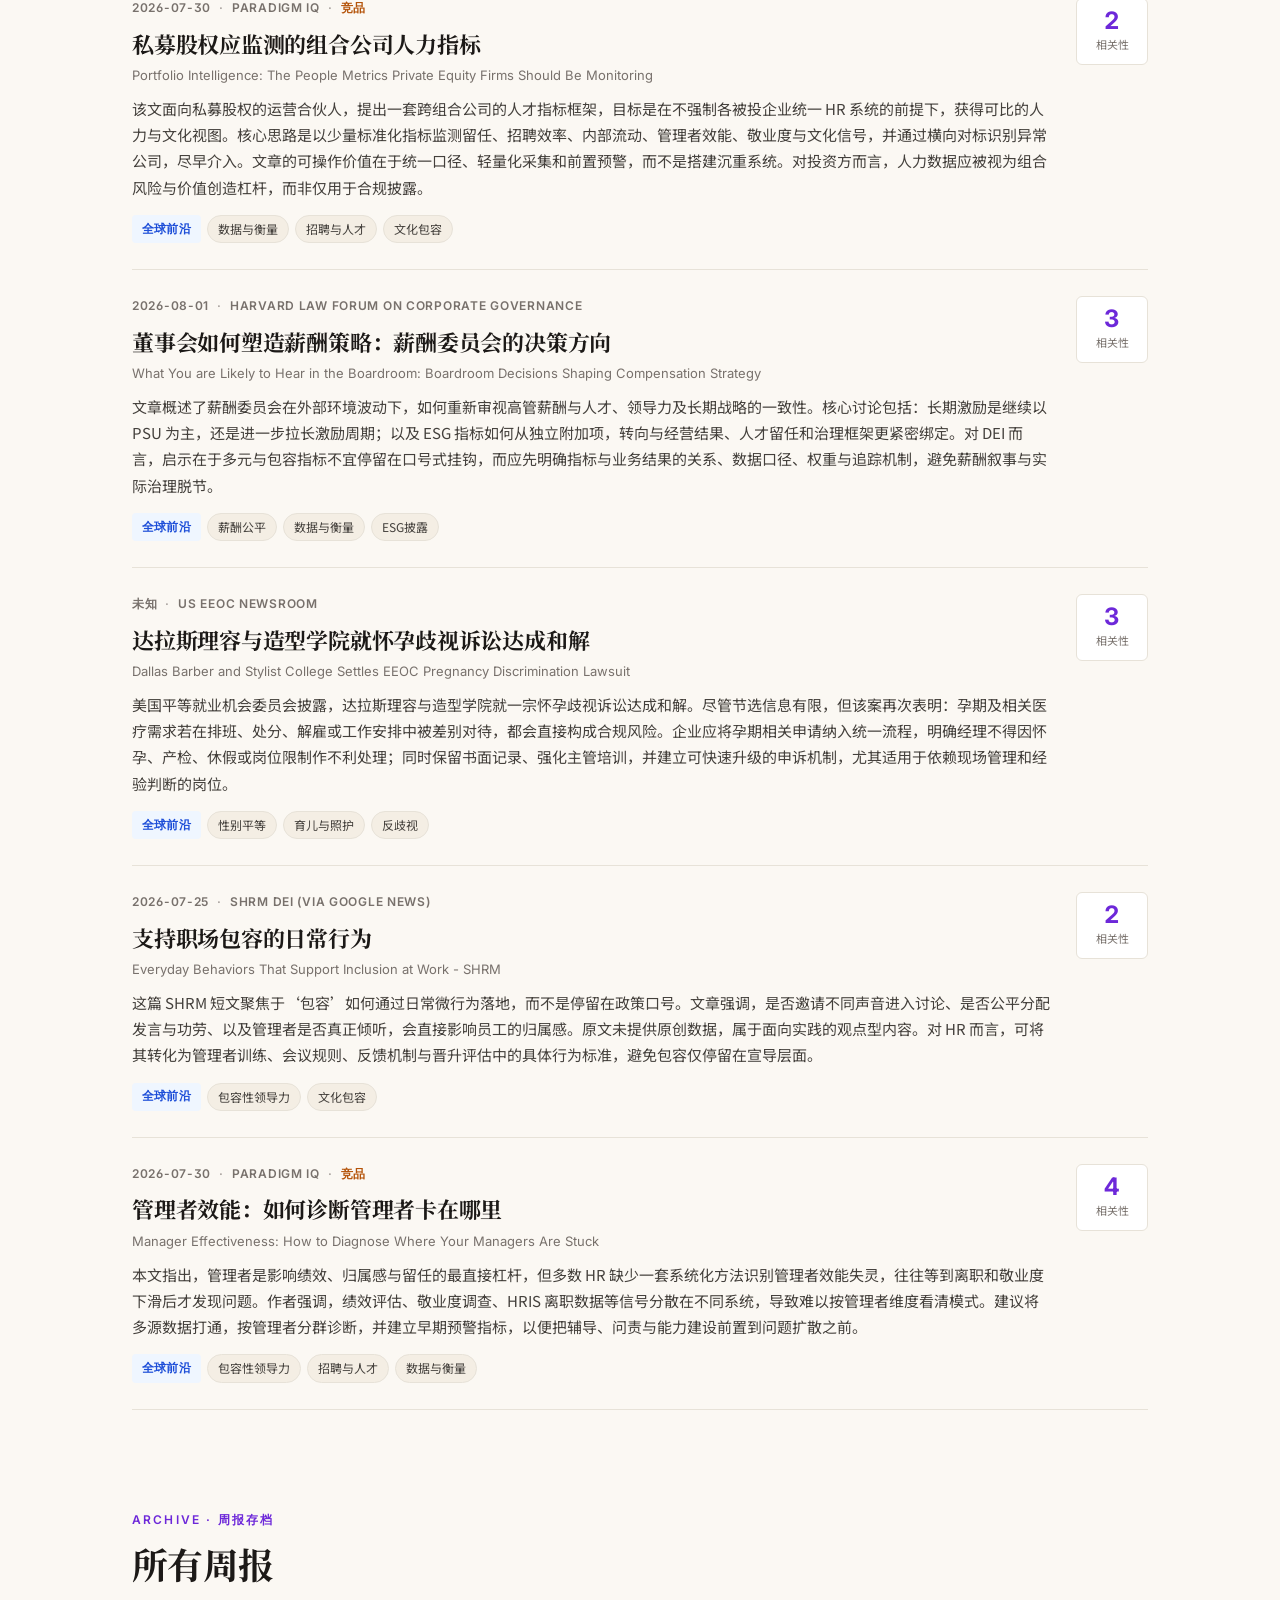
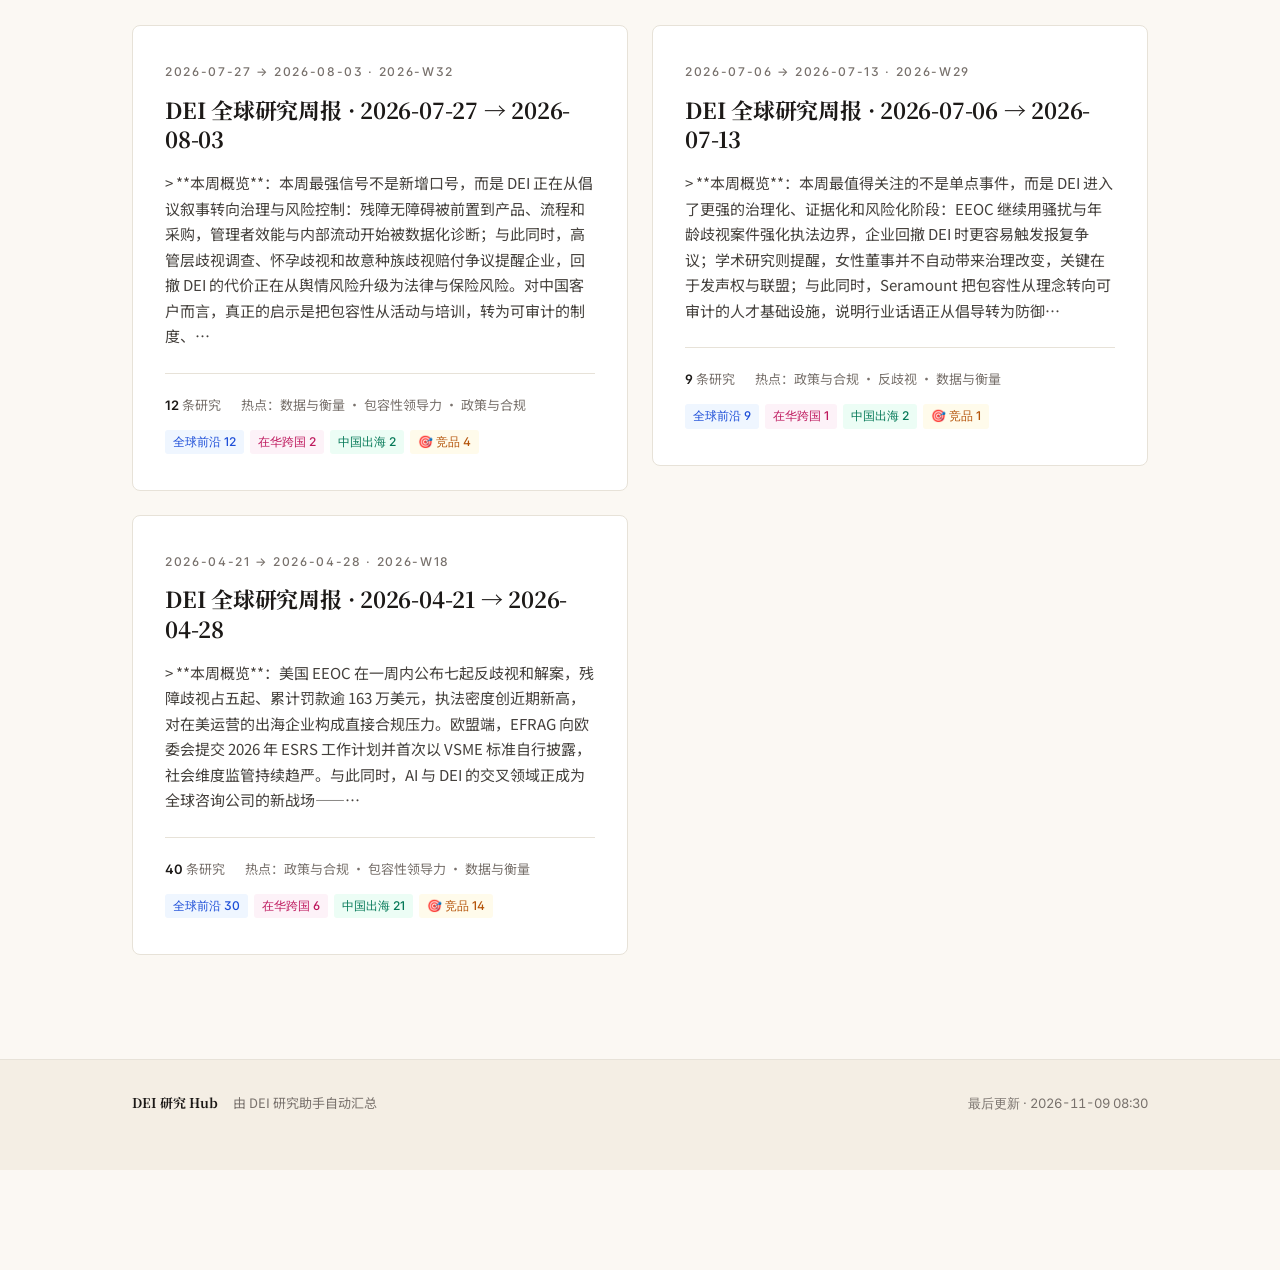
==== commit ad461f16: "publish: site update 2026-11-09 08:30" ====
--- a/index.html
+++ b/index.html
@@ -1223,7 +1223,7 @@
                     <span class="brand-mini">DEI 研究 Hub</span>
                     <span style="margin-left: 12px;">由 DEI 研究助手自动汇总</span>
                 </div>
-                <div class="font-en">最后更新 · 2026-11-02 08:30</div>
+                <div class="font-en">最后更新 · 2026-11-09 08:30</div>
             </div>
         </div>
     </footer>
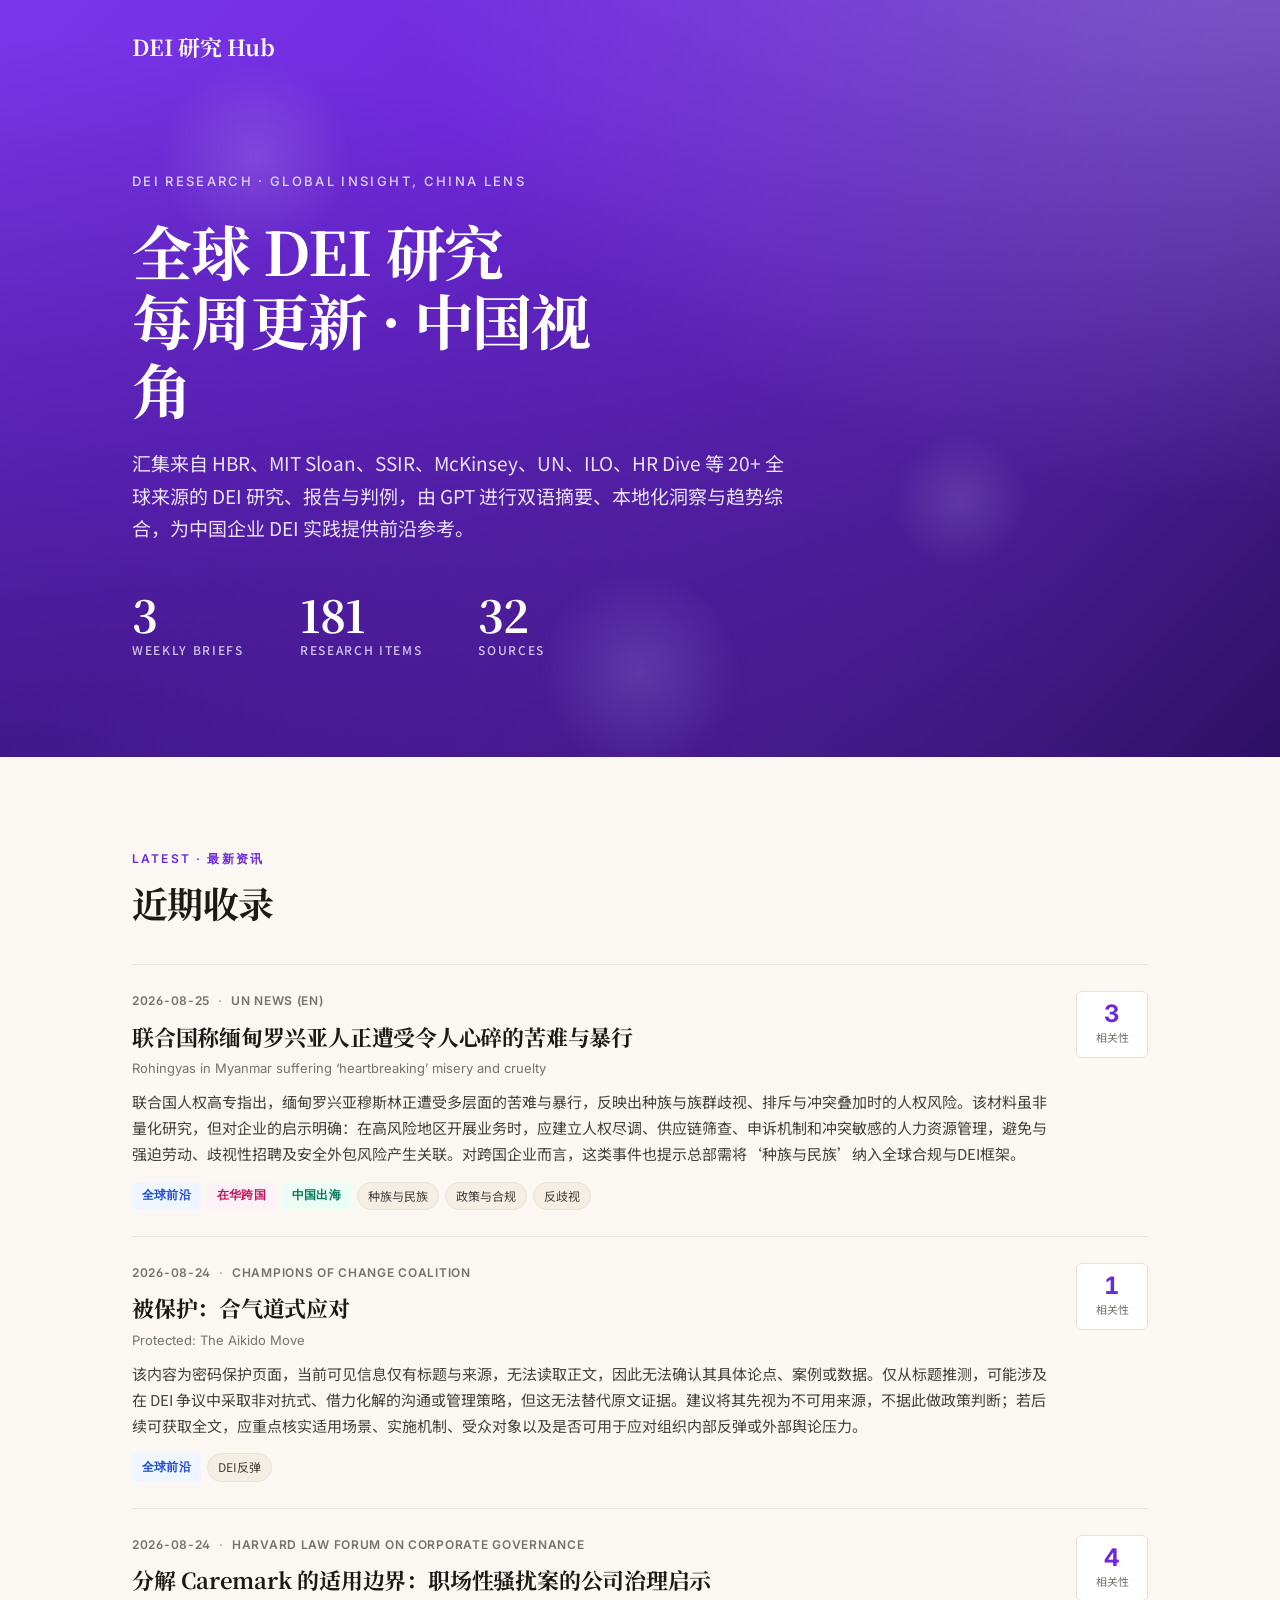
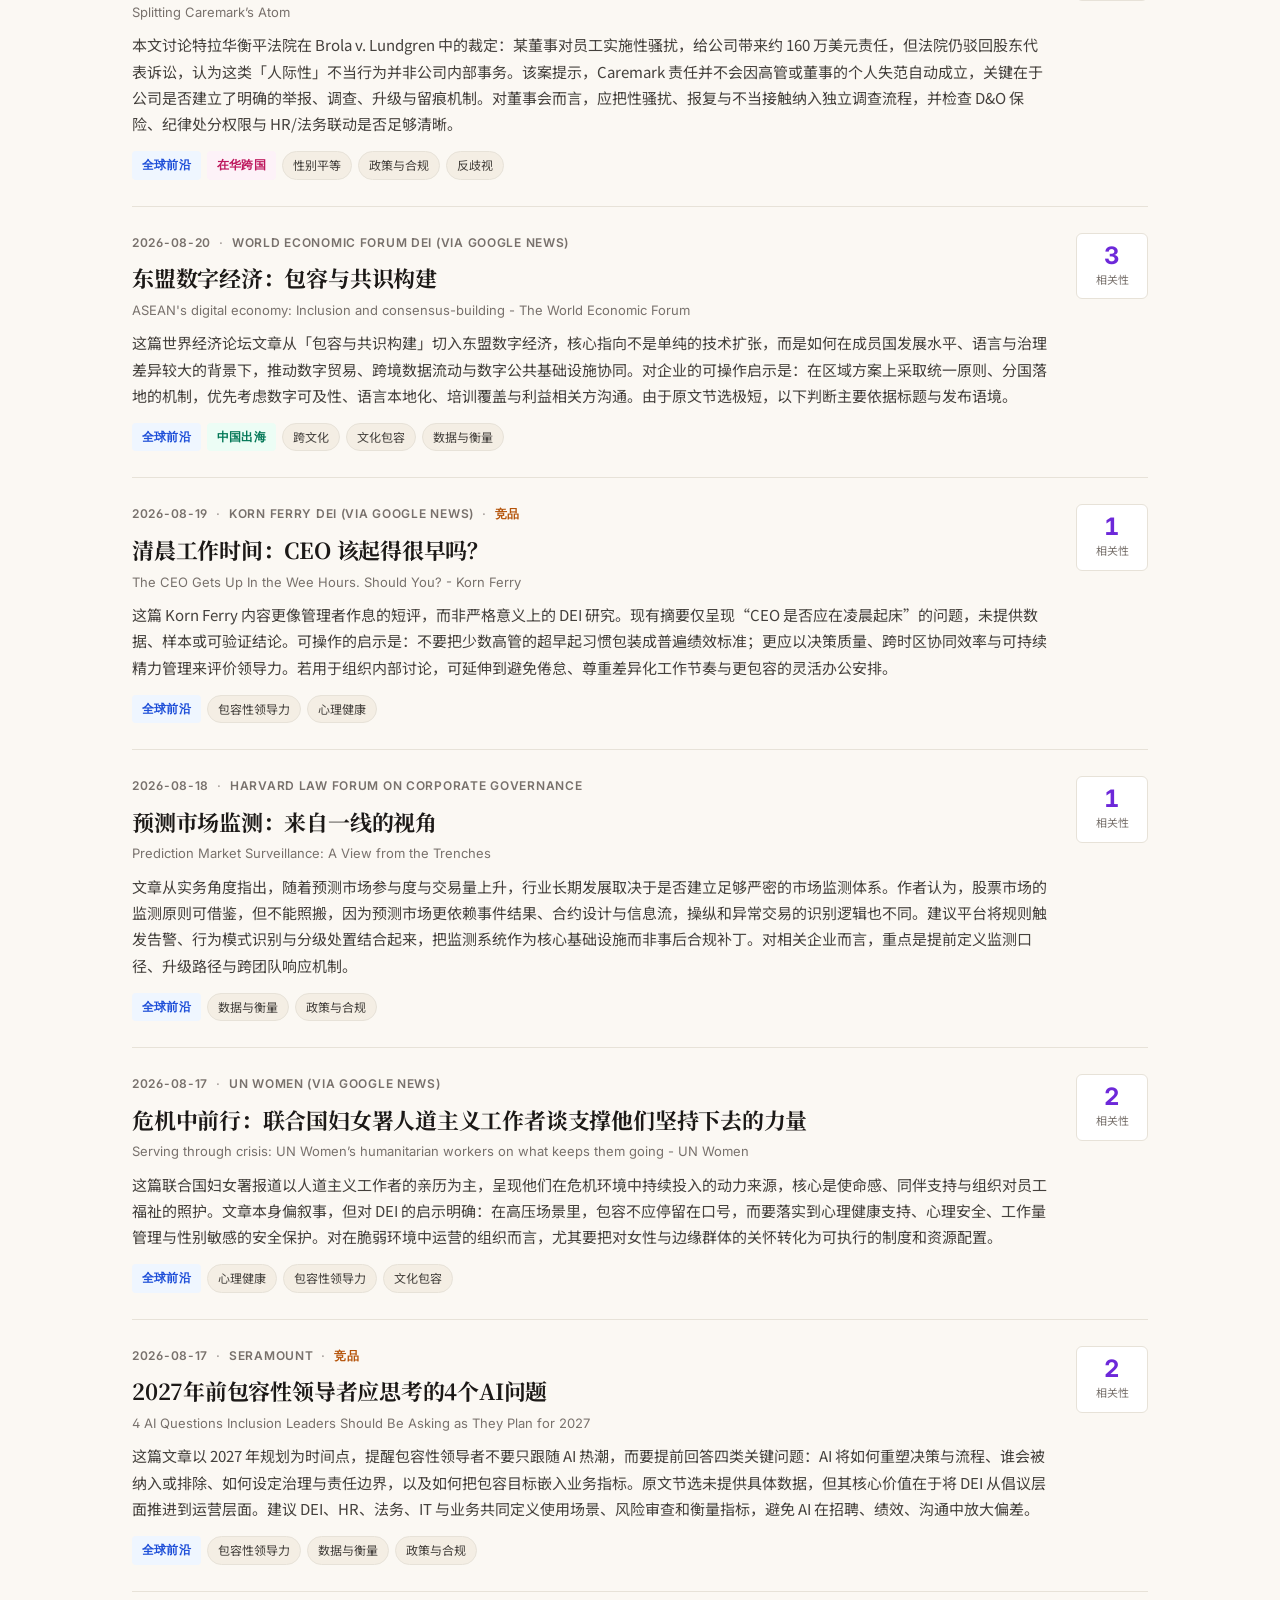
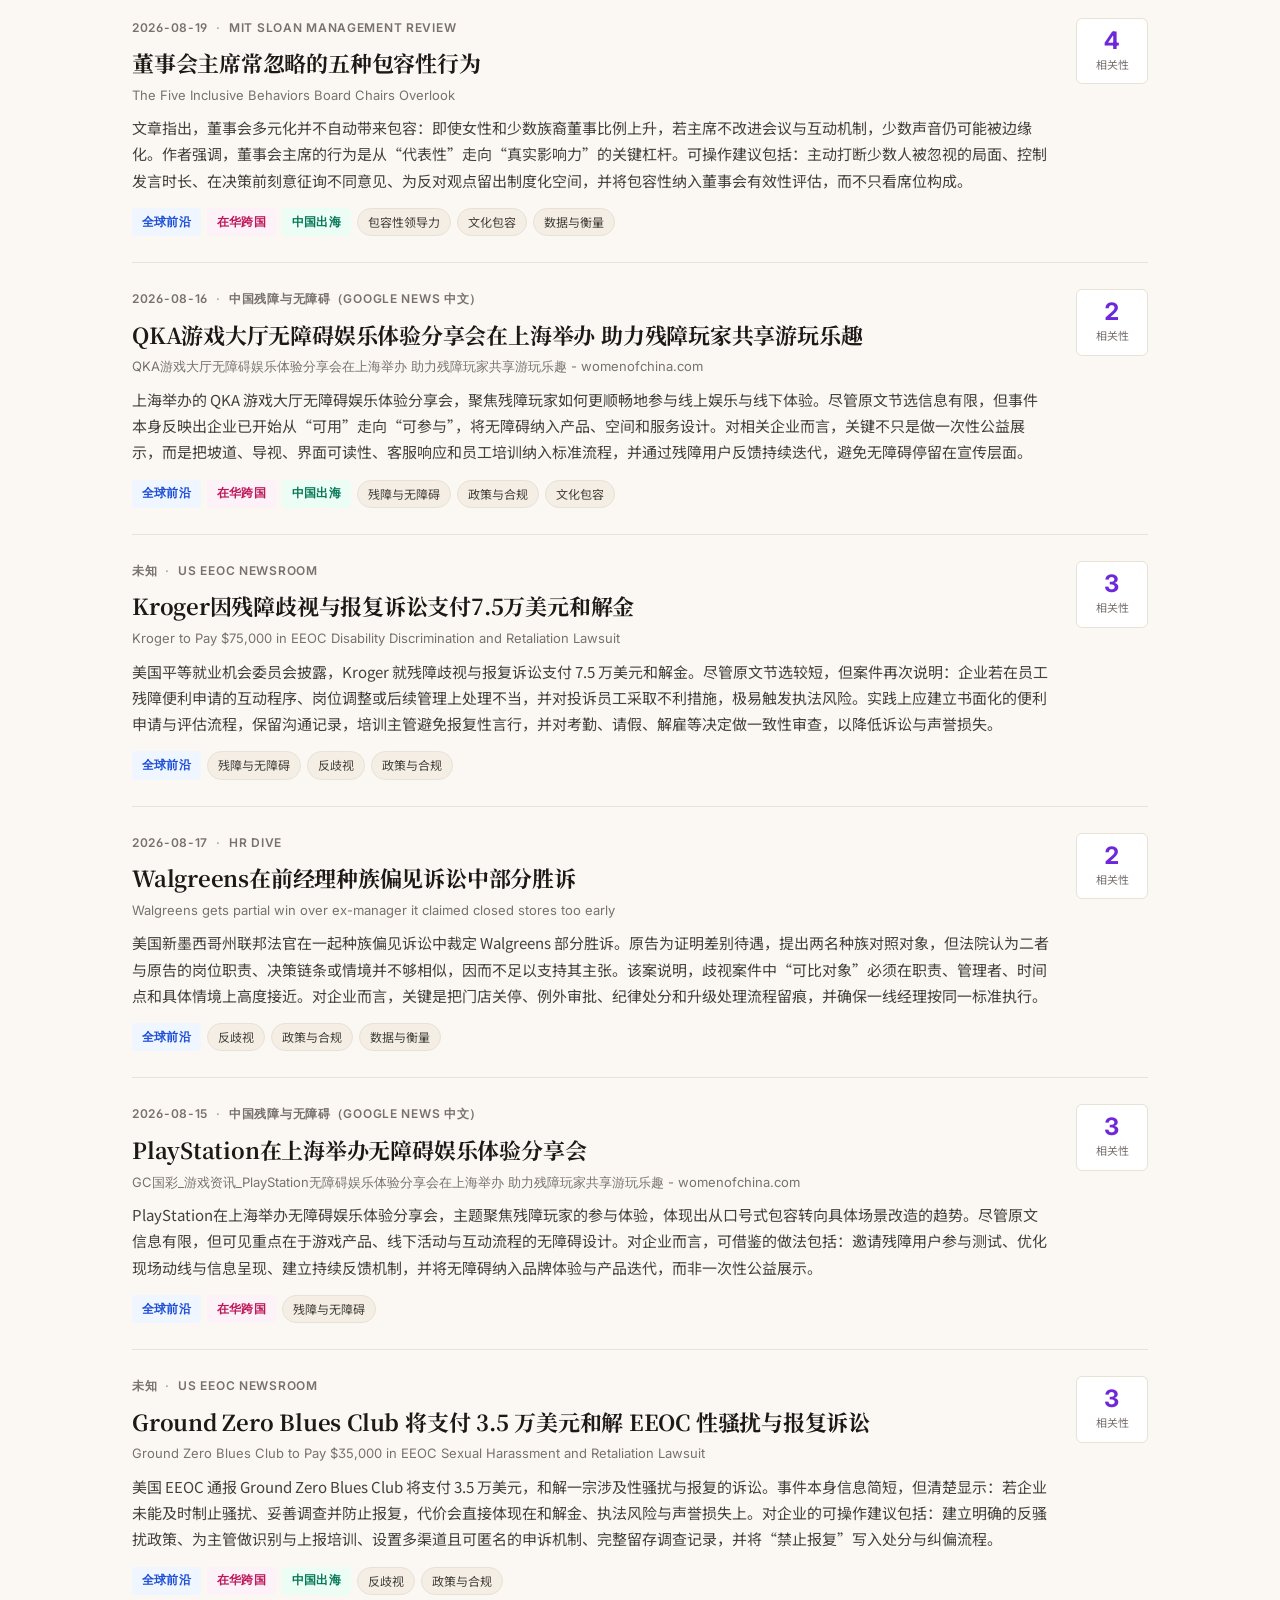
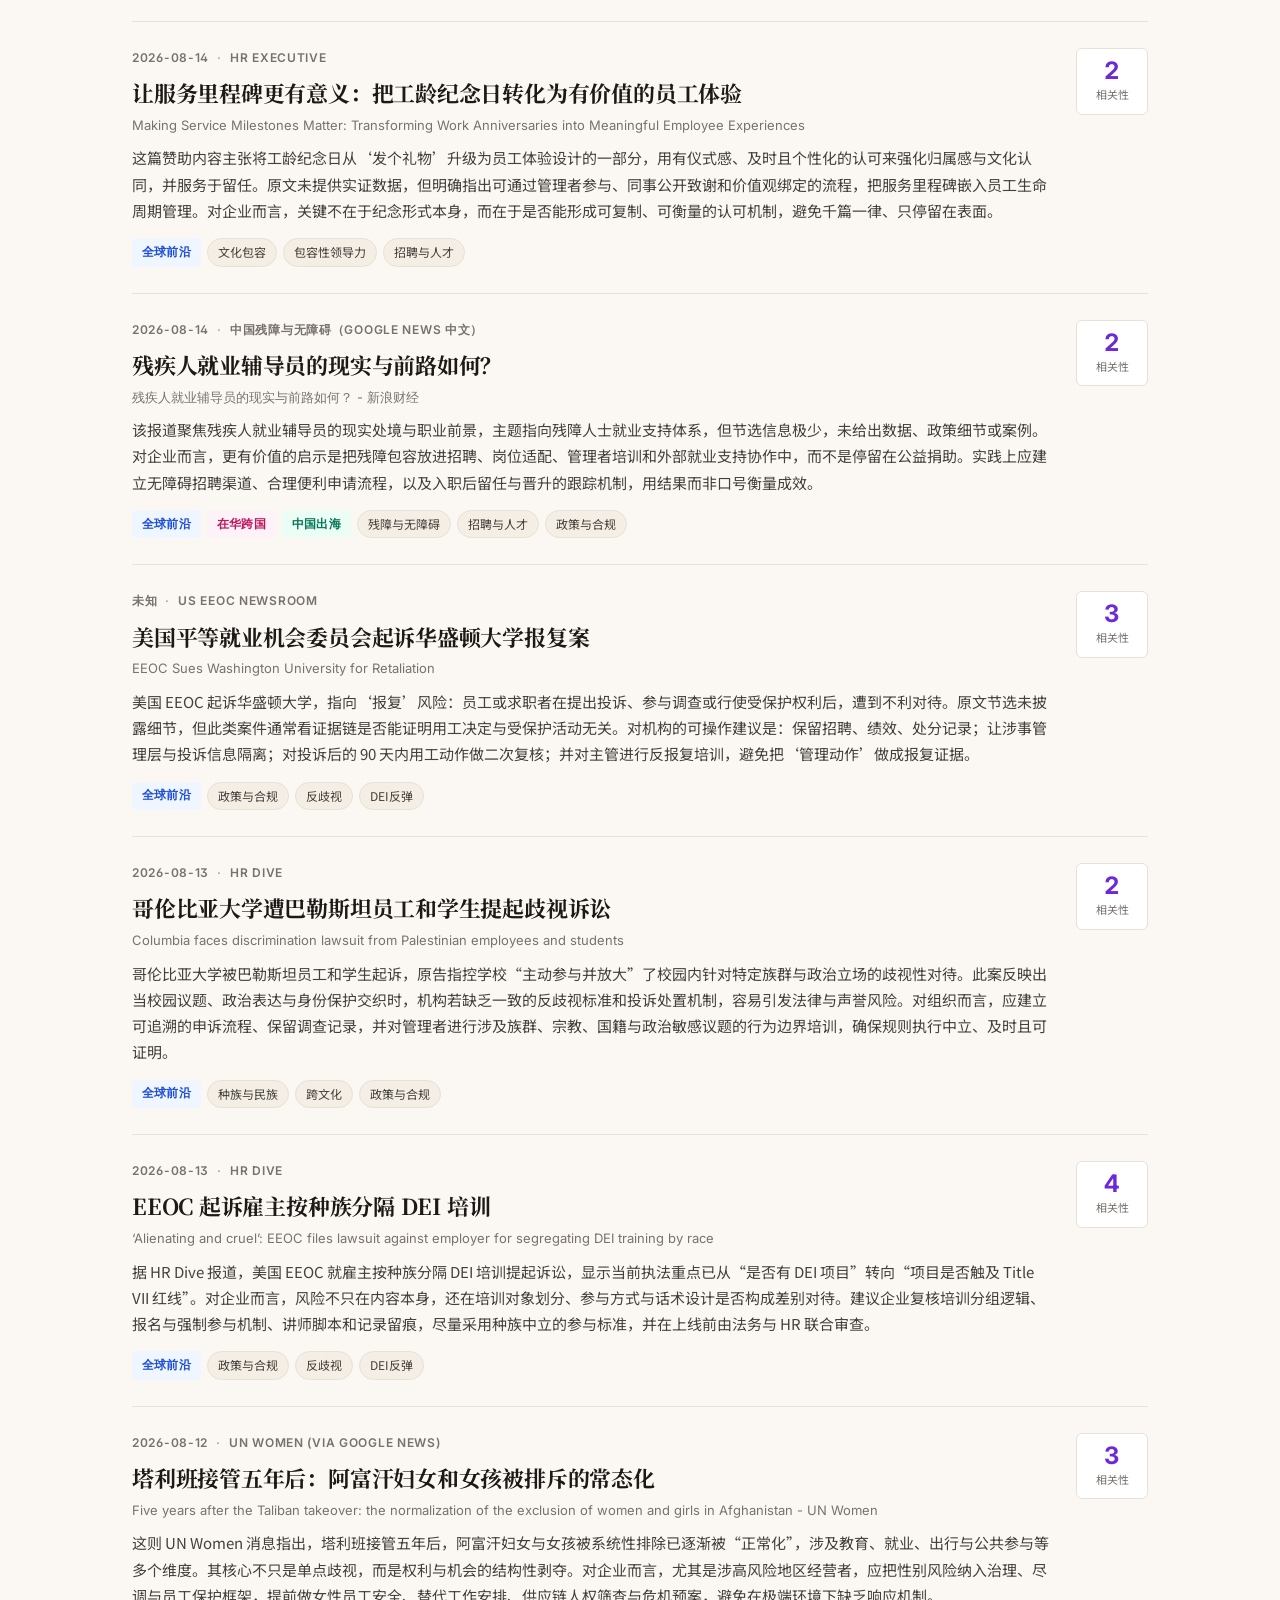
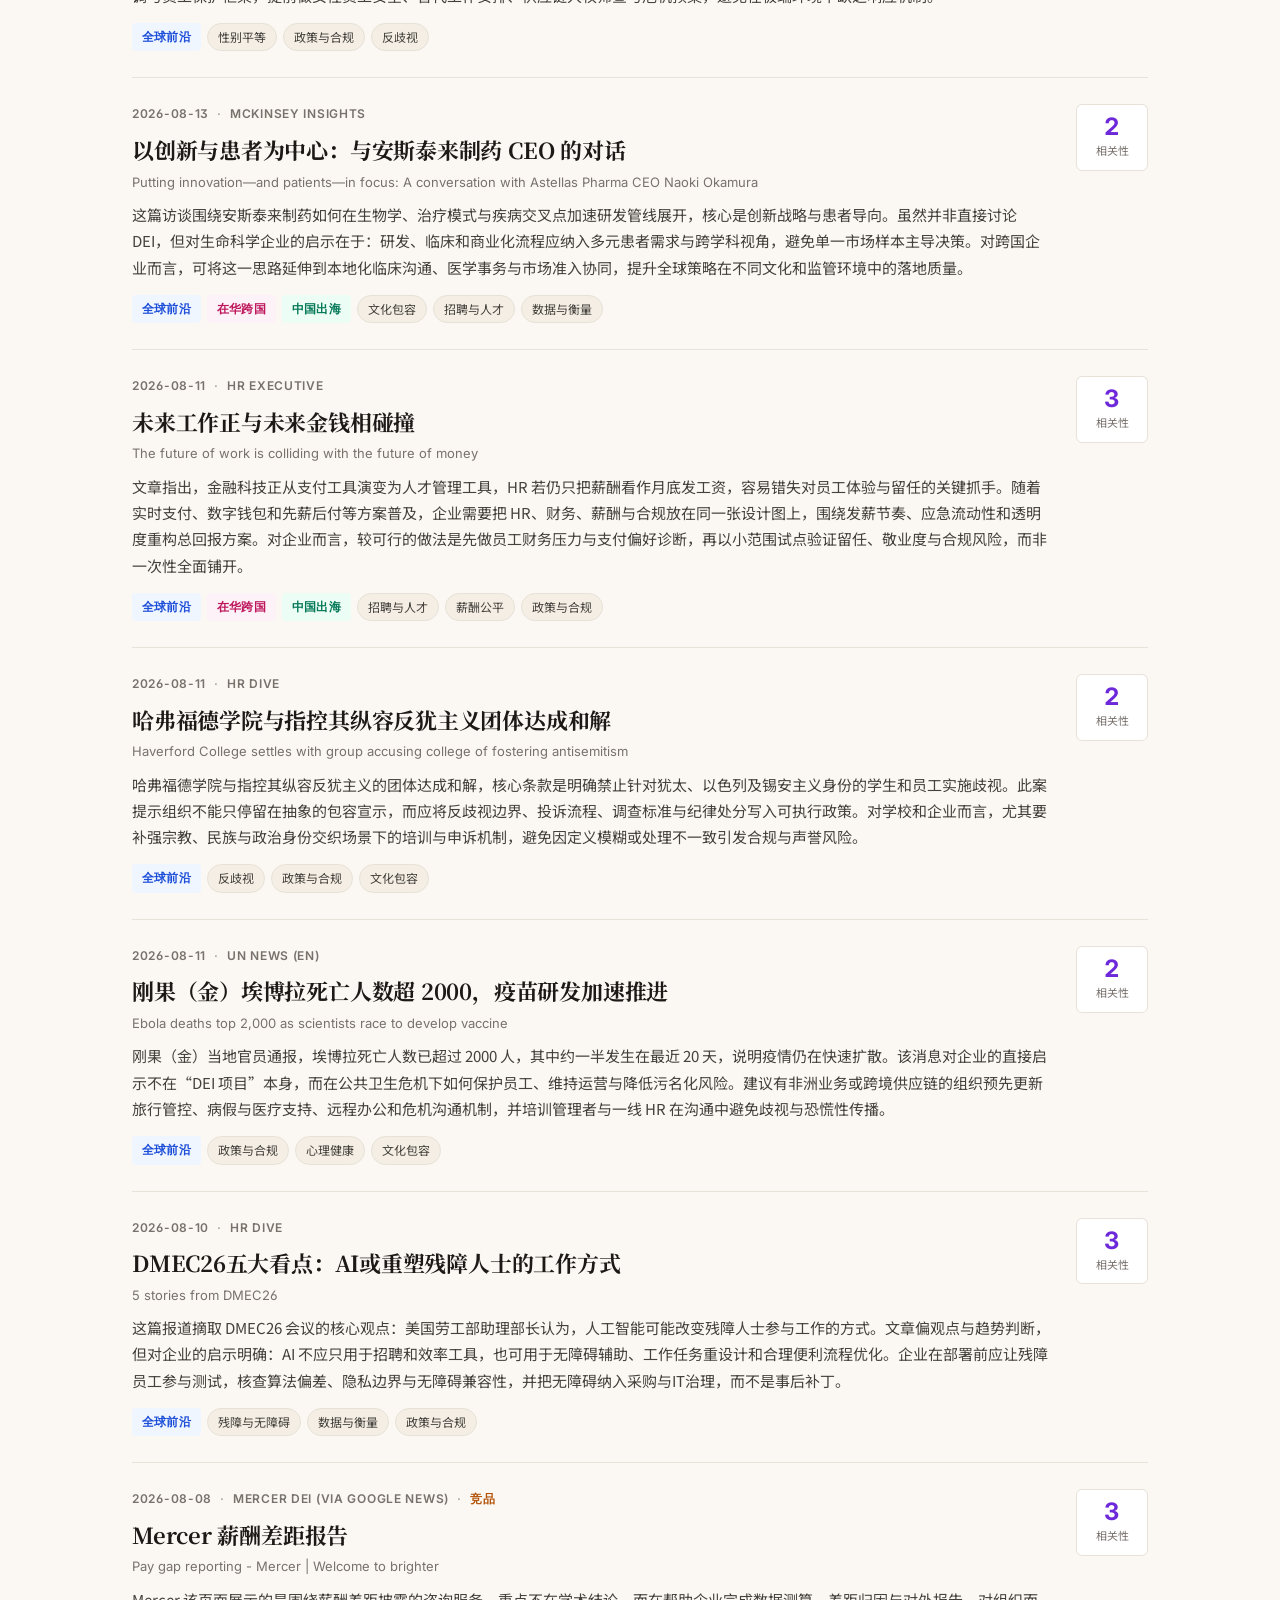
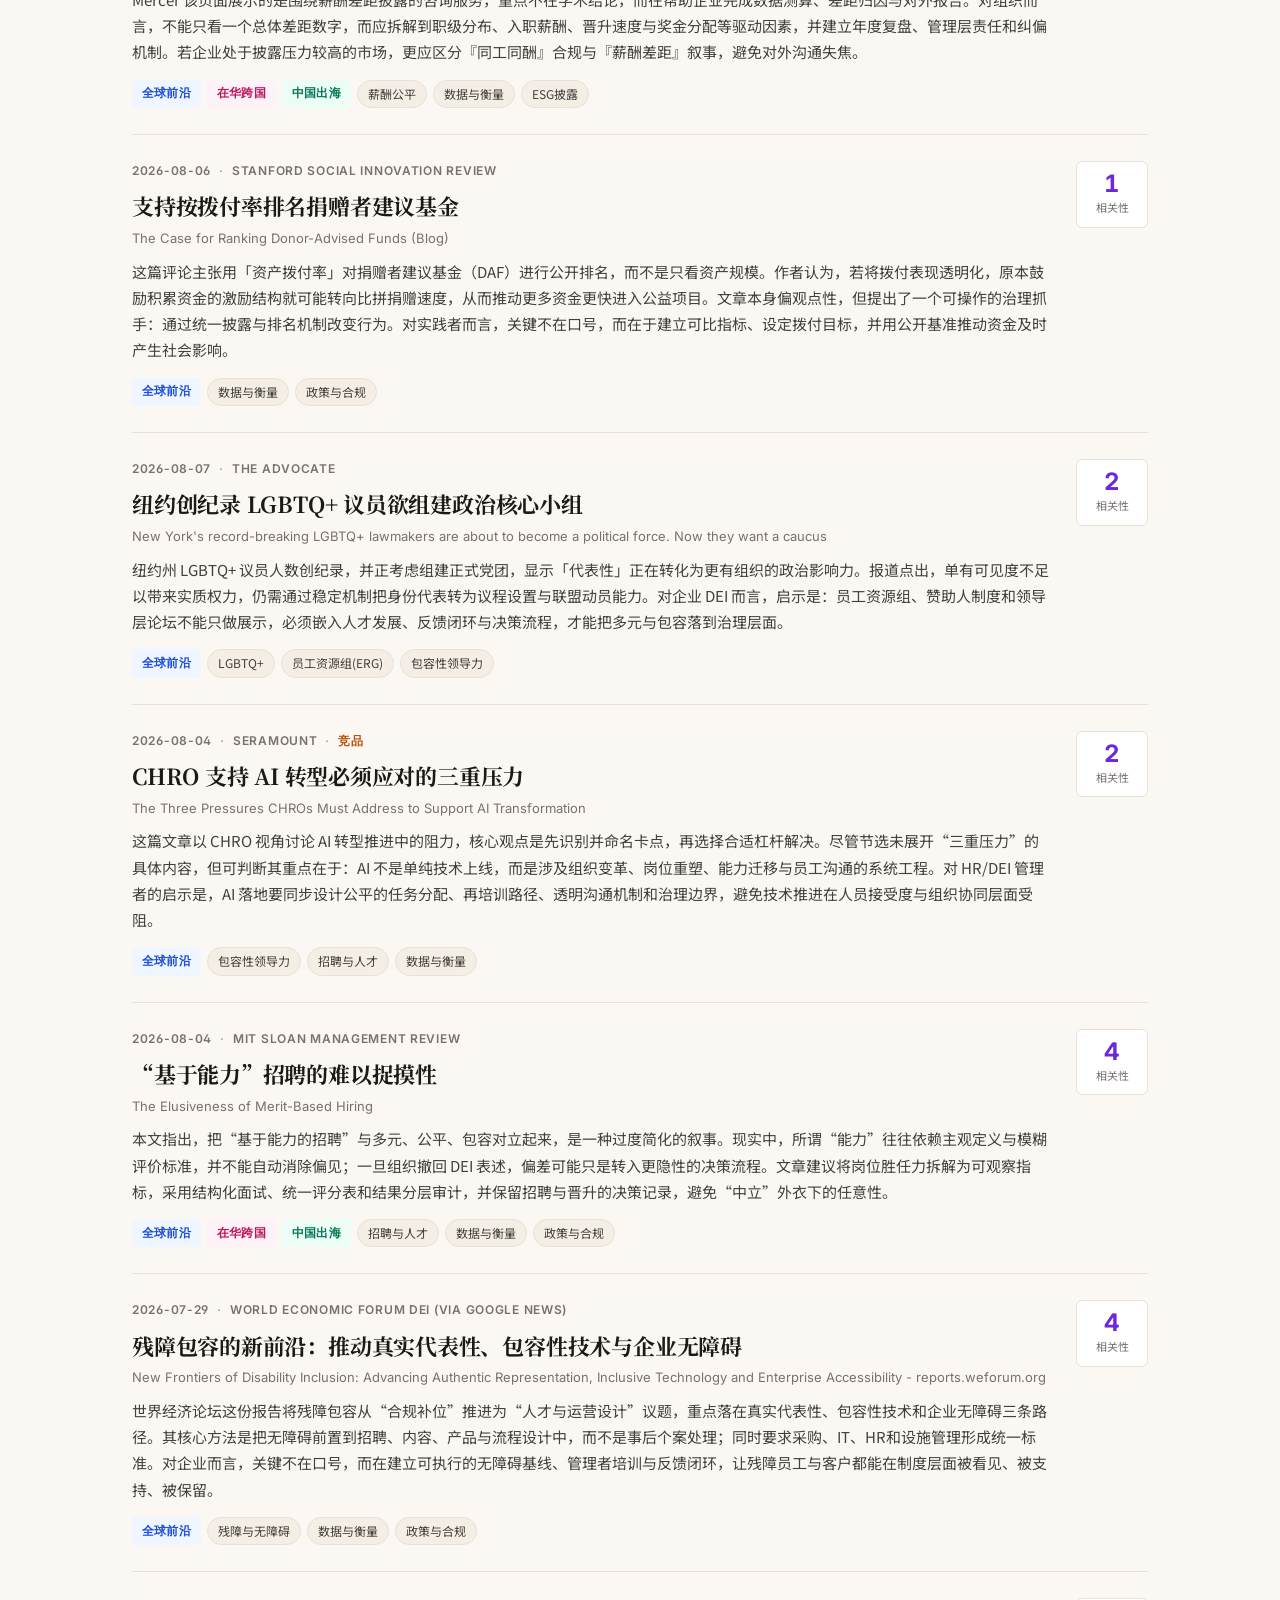
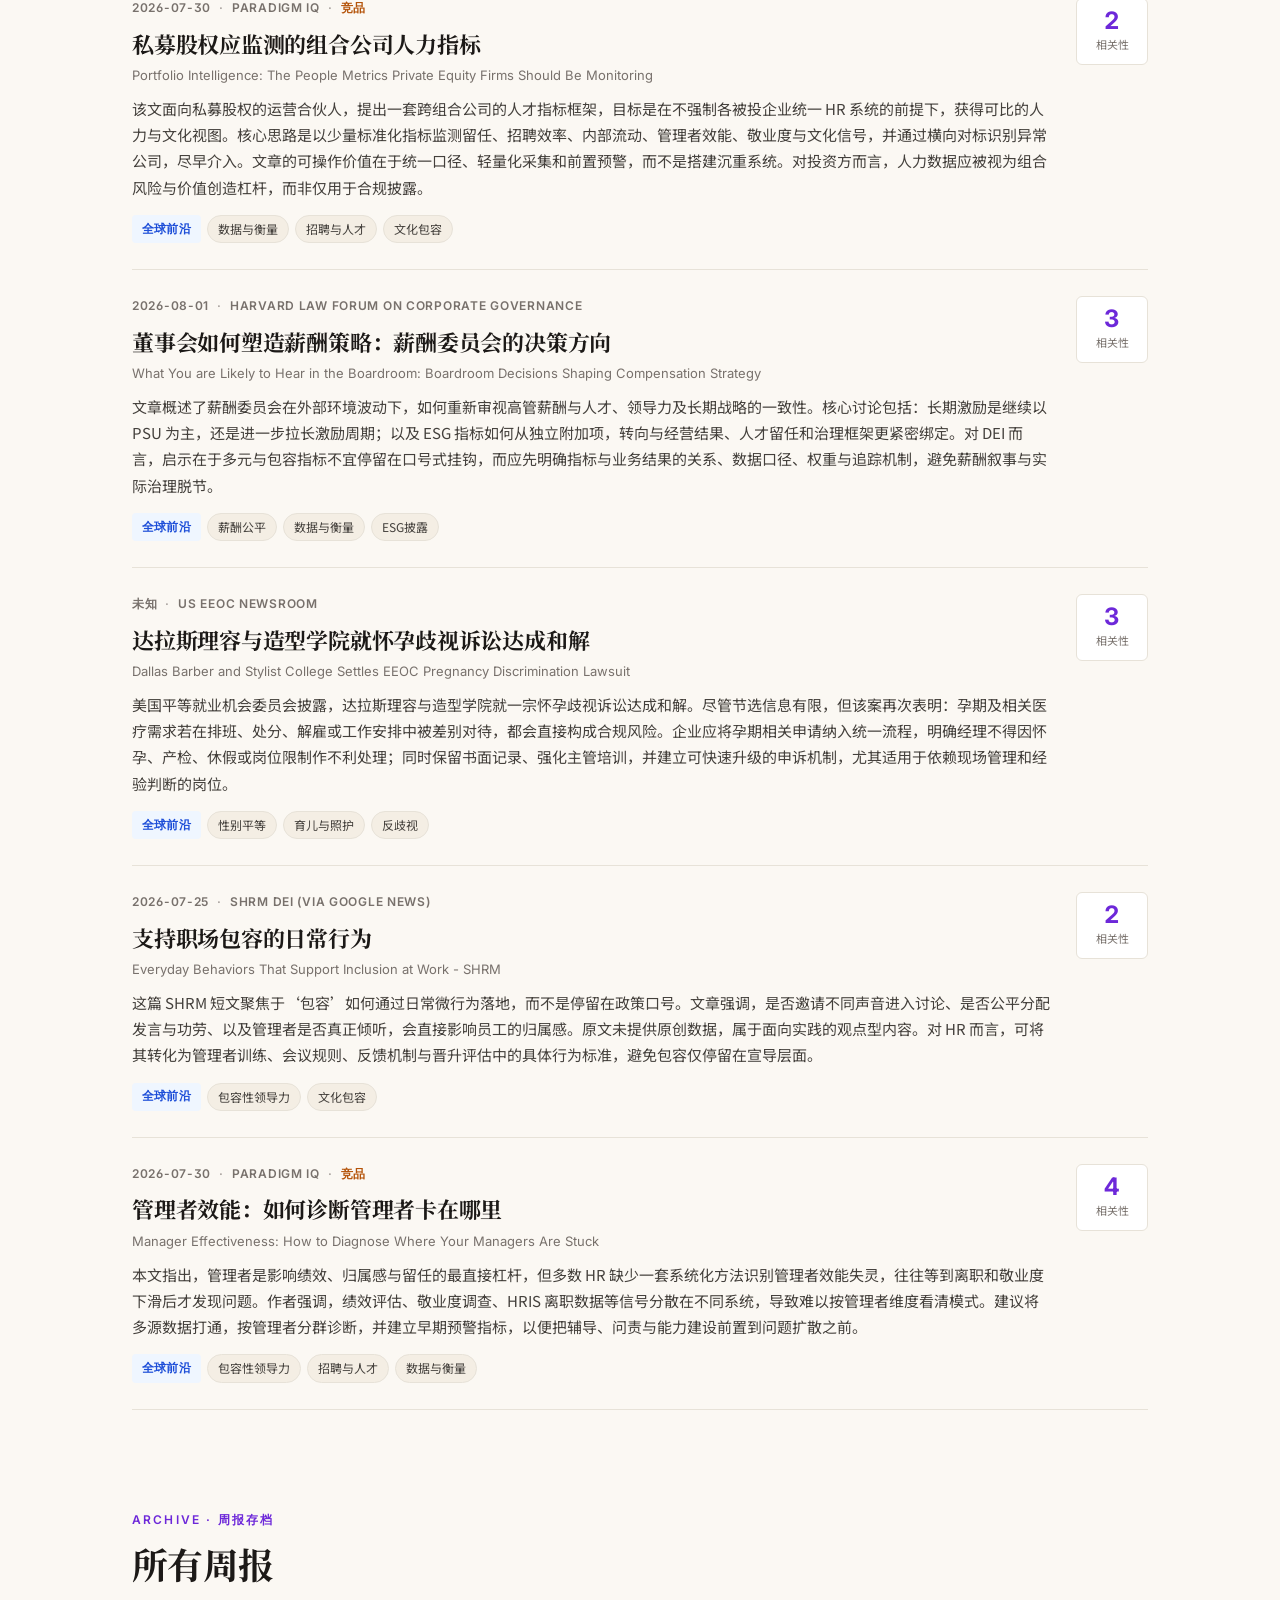
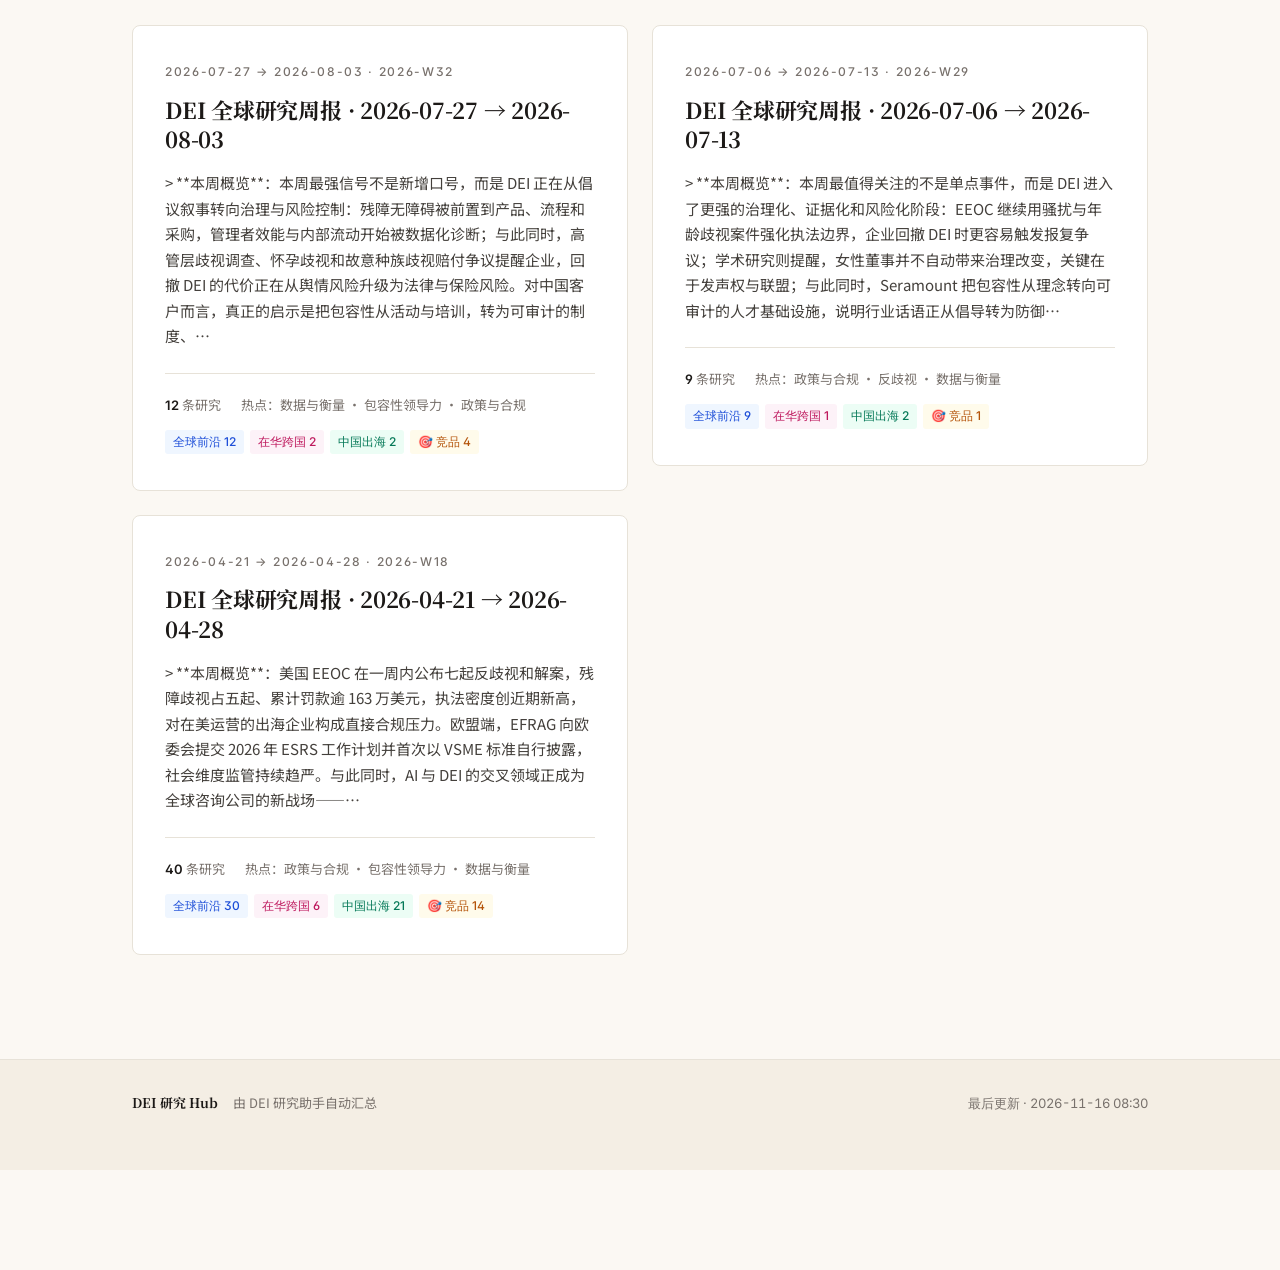
==== commit 7fceaede: "publish: site update 2026-11-16 08:30" ====
--- a/index.html
+++ b/index.html
@@ -1223,7 +1223,7 @@
                     <span class="brand-mini">DEI 研究 Hub</span>
                     <span style="margin-left: 12px;">由 DEI 研究助手自动汇总</span>
                 </div>
-                <div class="font-en">最后更新 · 2026-11-09 08:30</div>
+                <div class="font-en">最后更新 · 2026-11-16 08:30</div>
             </div>
         </div>
     </footer>
